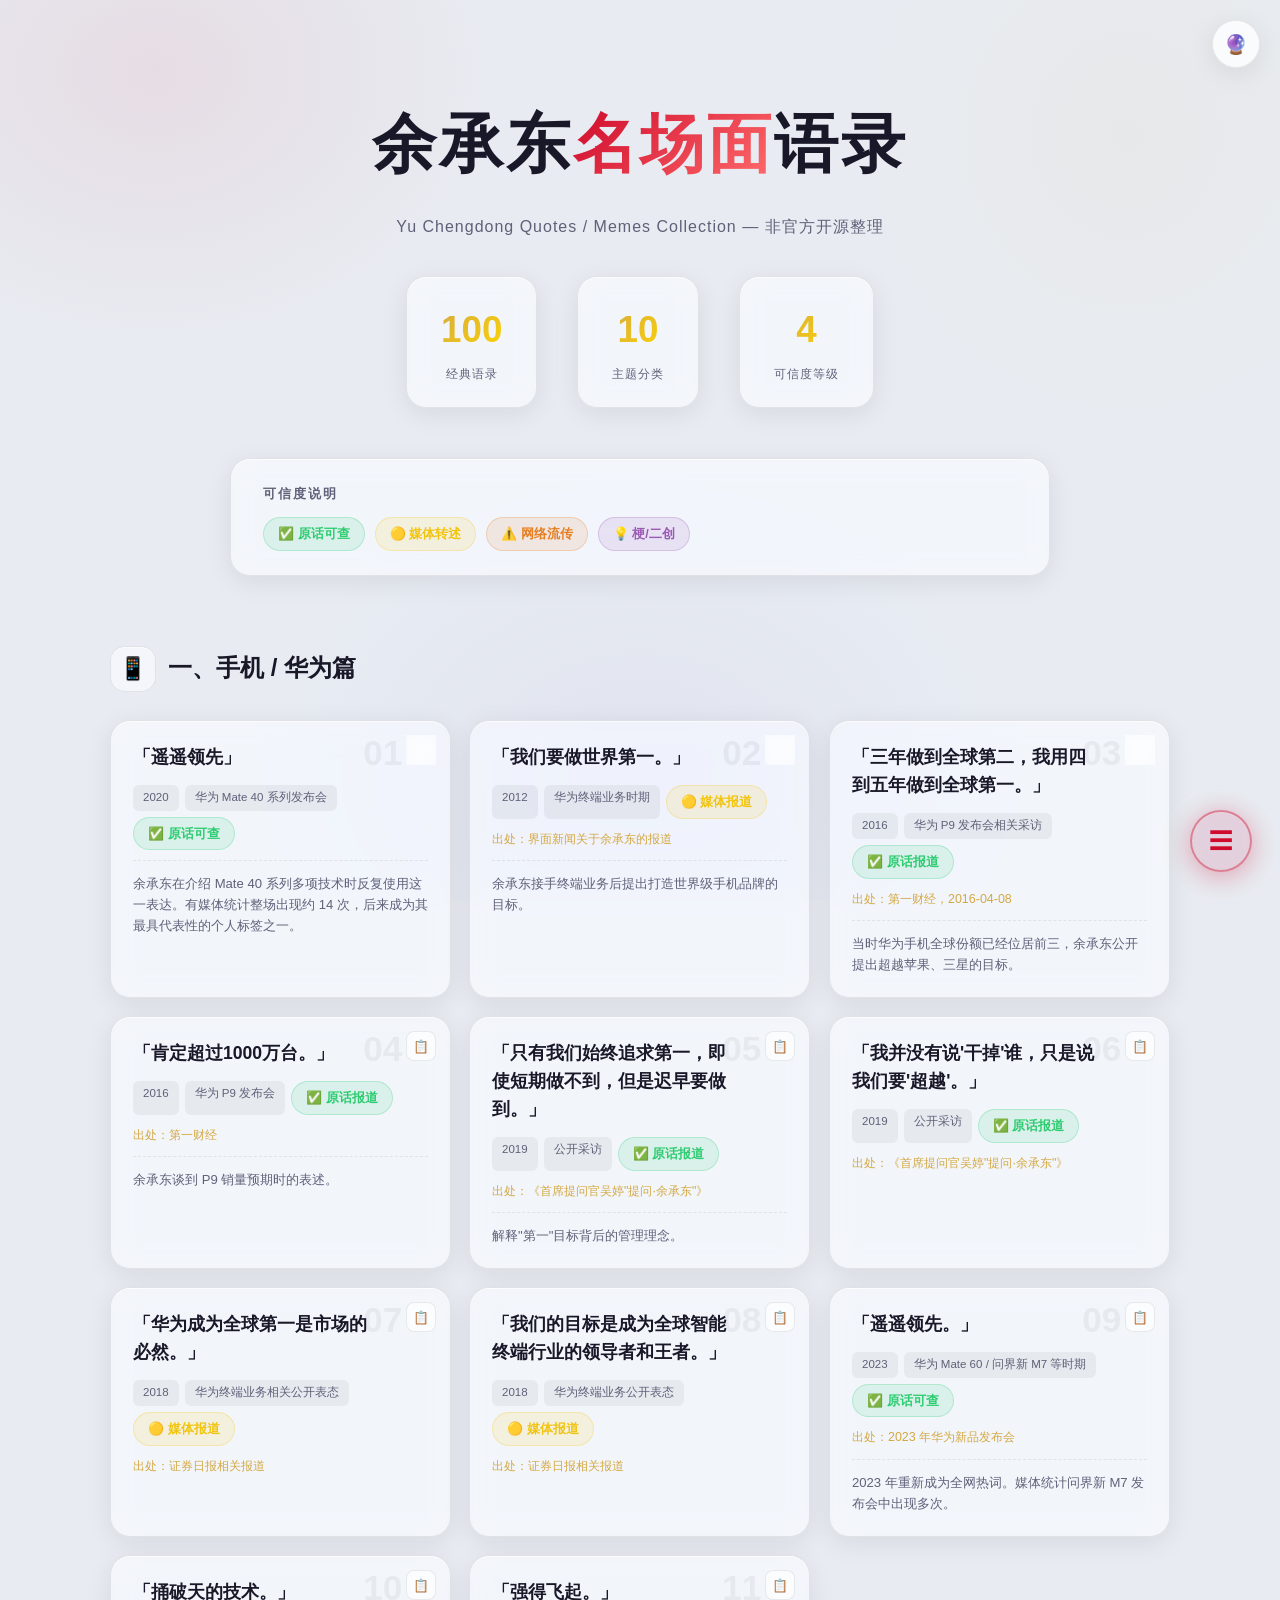
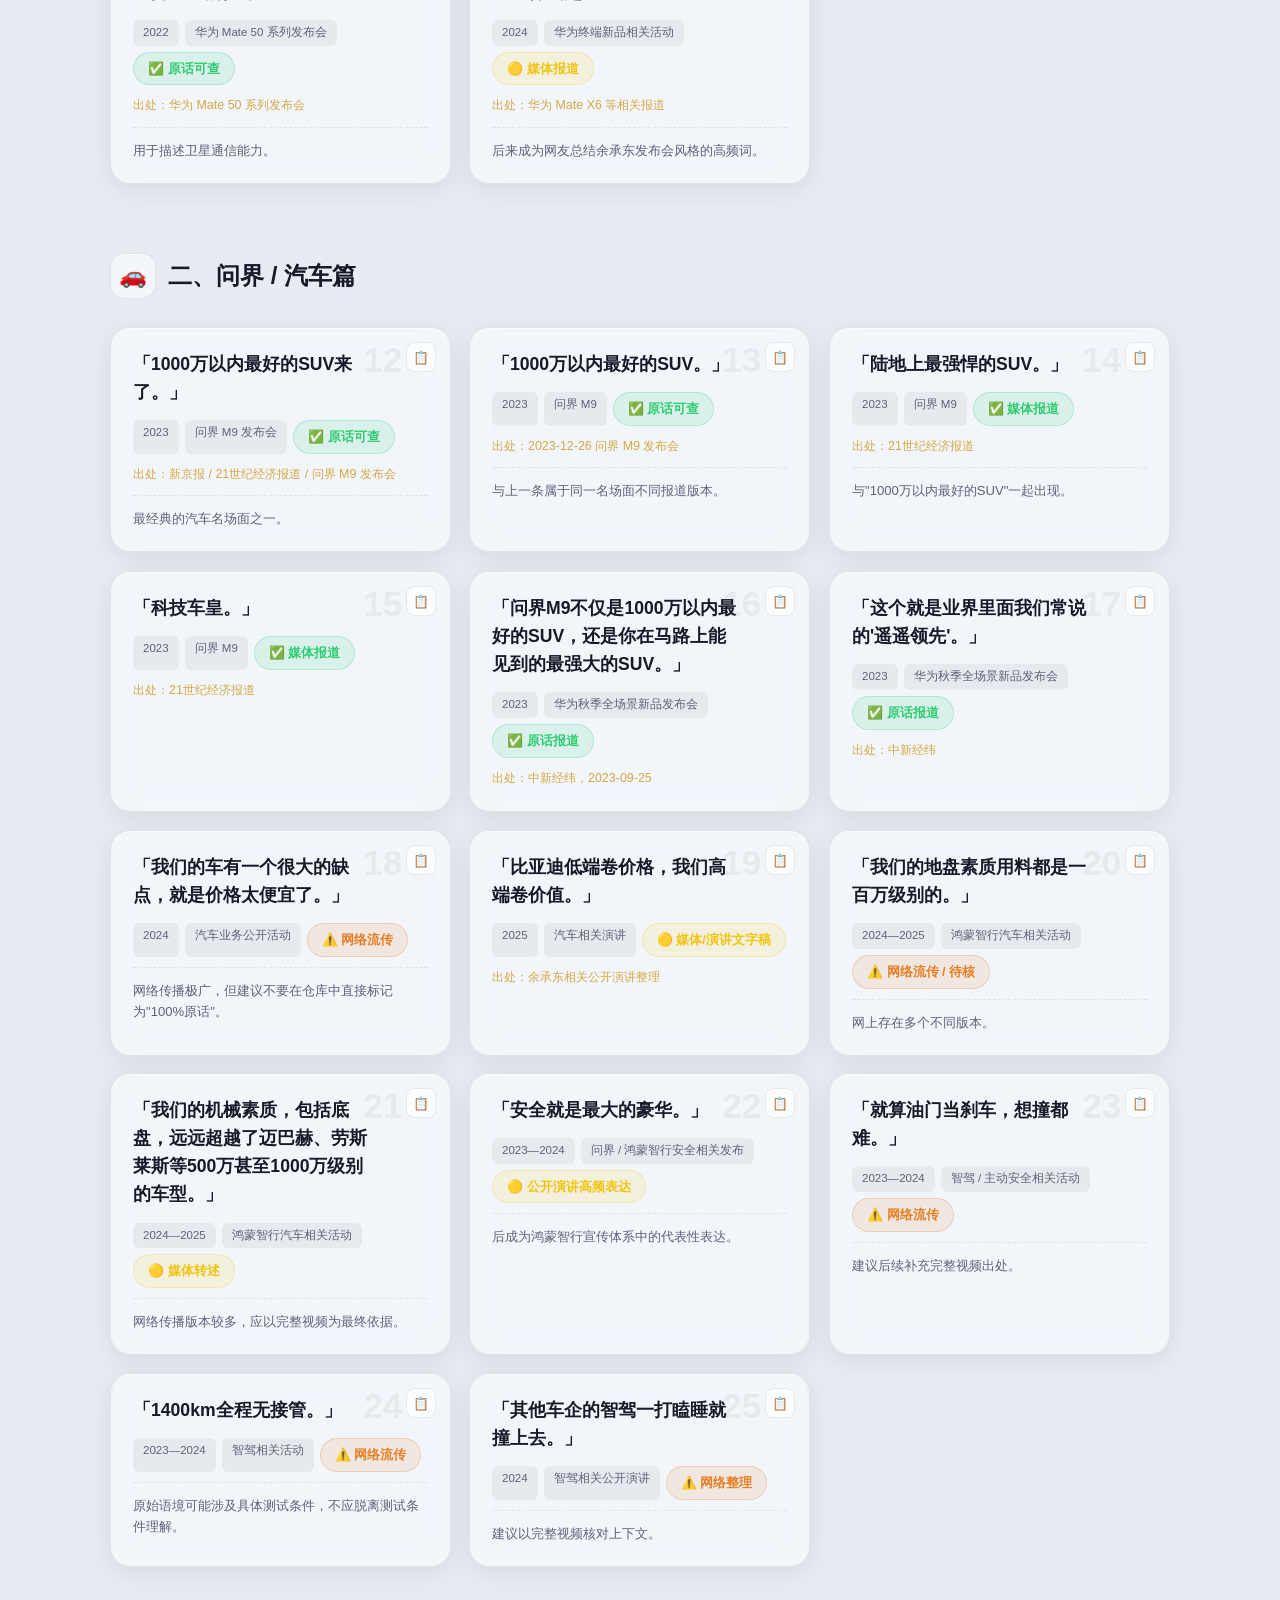
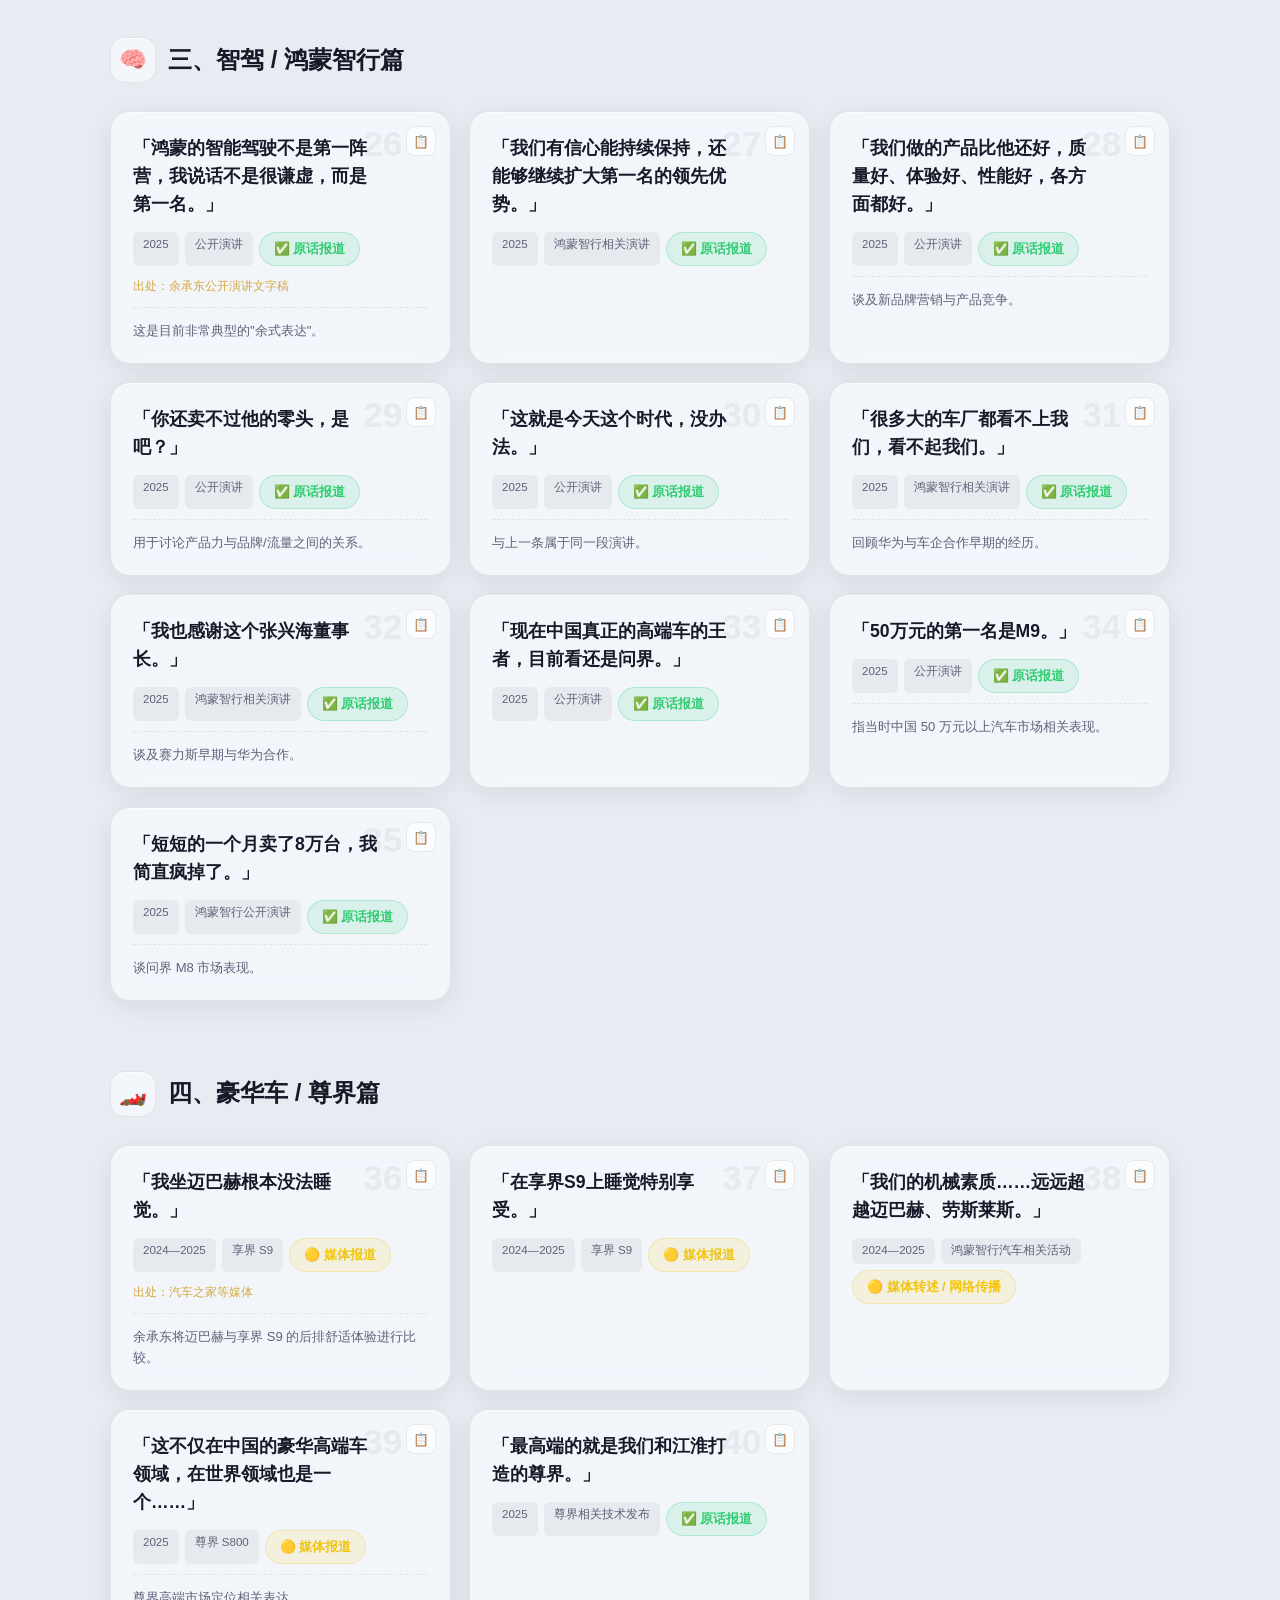
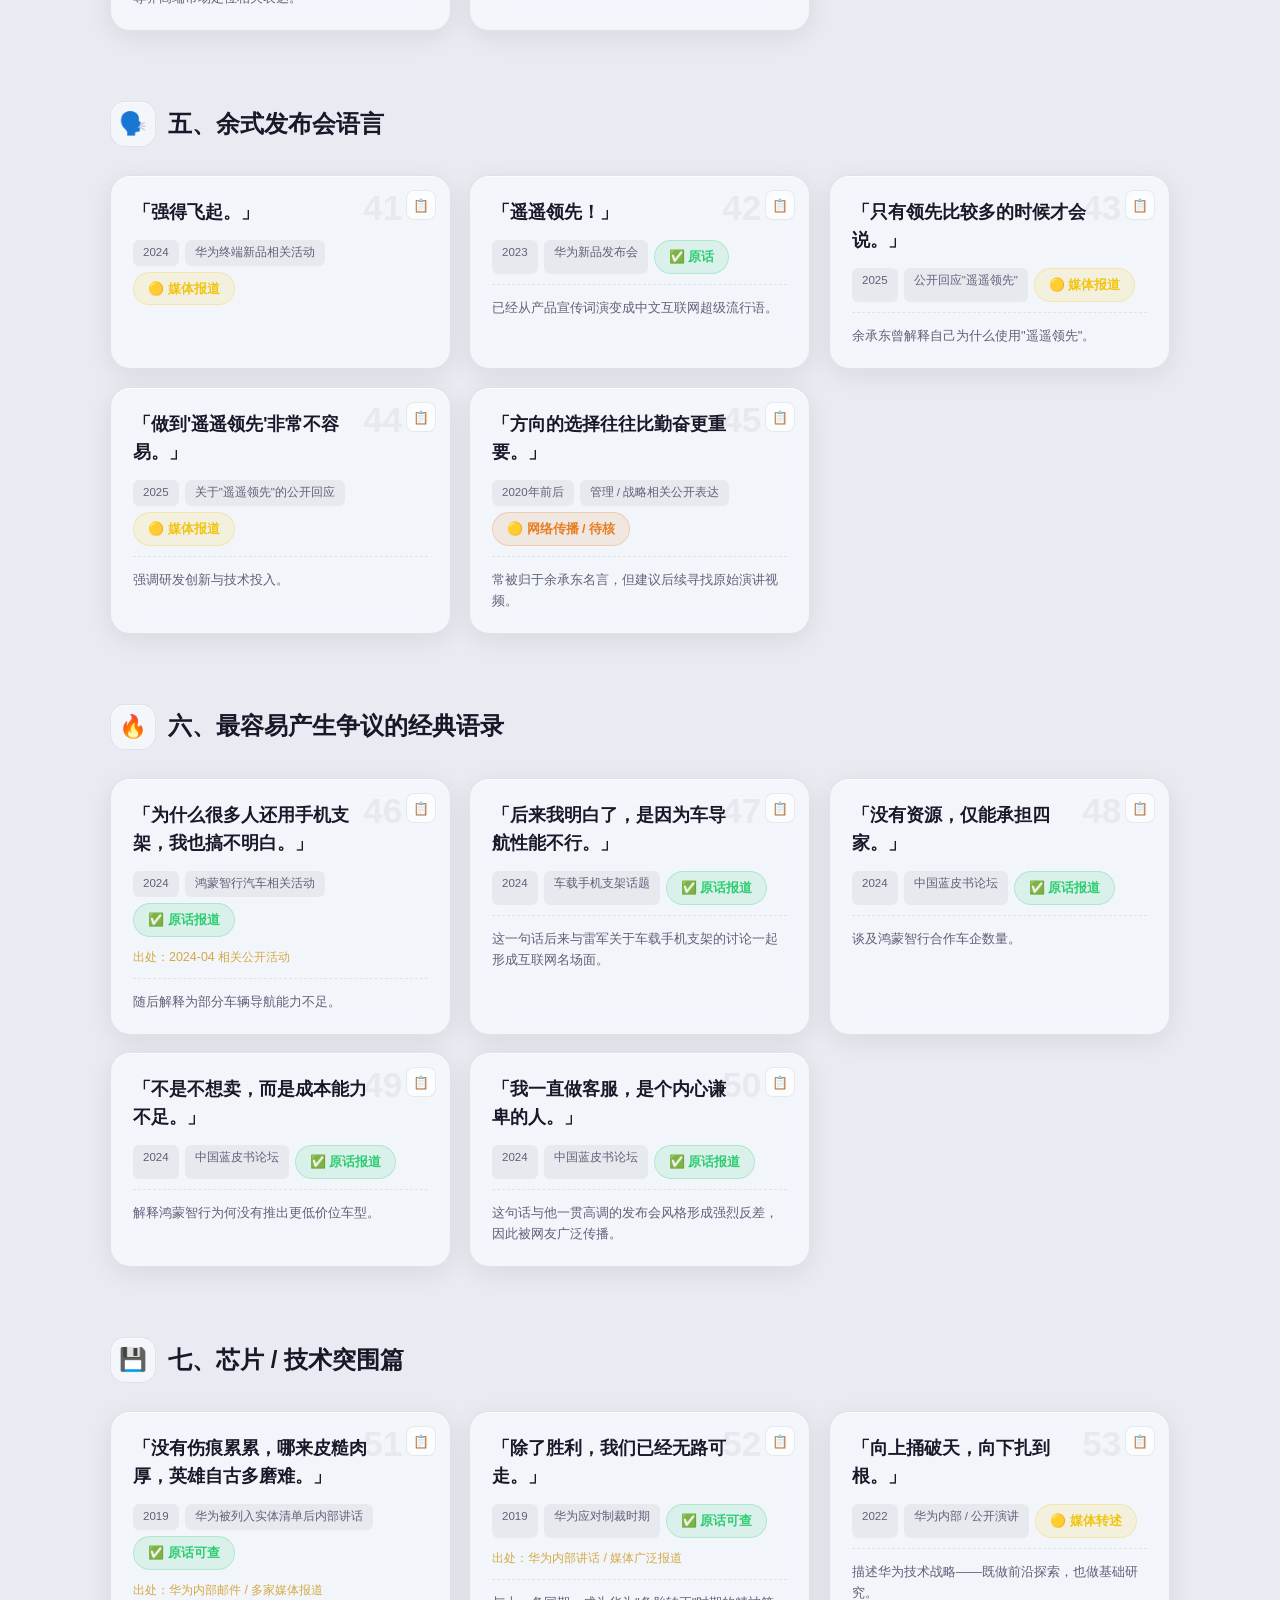
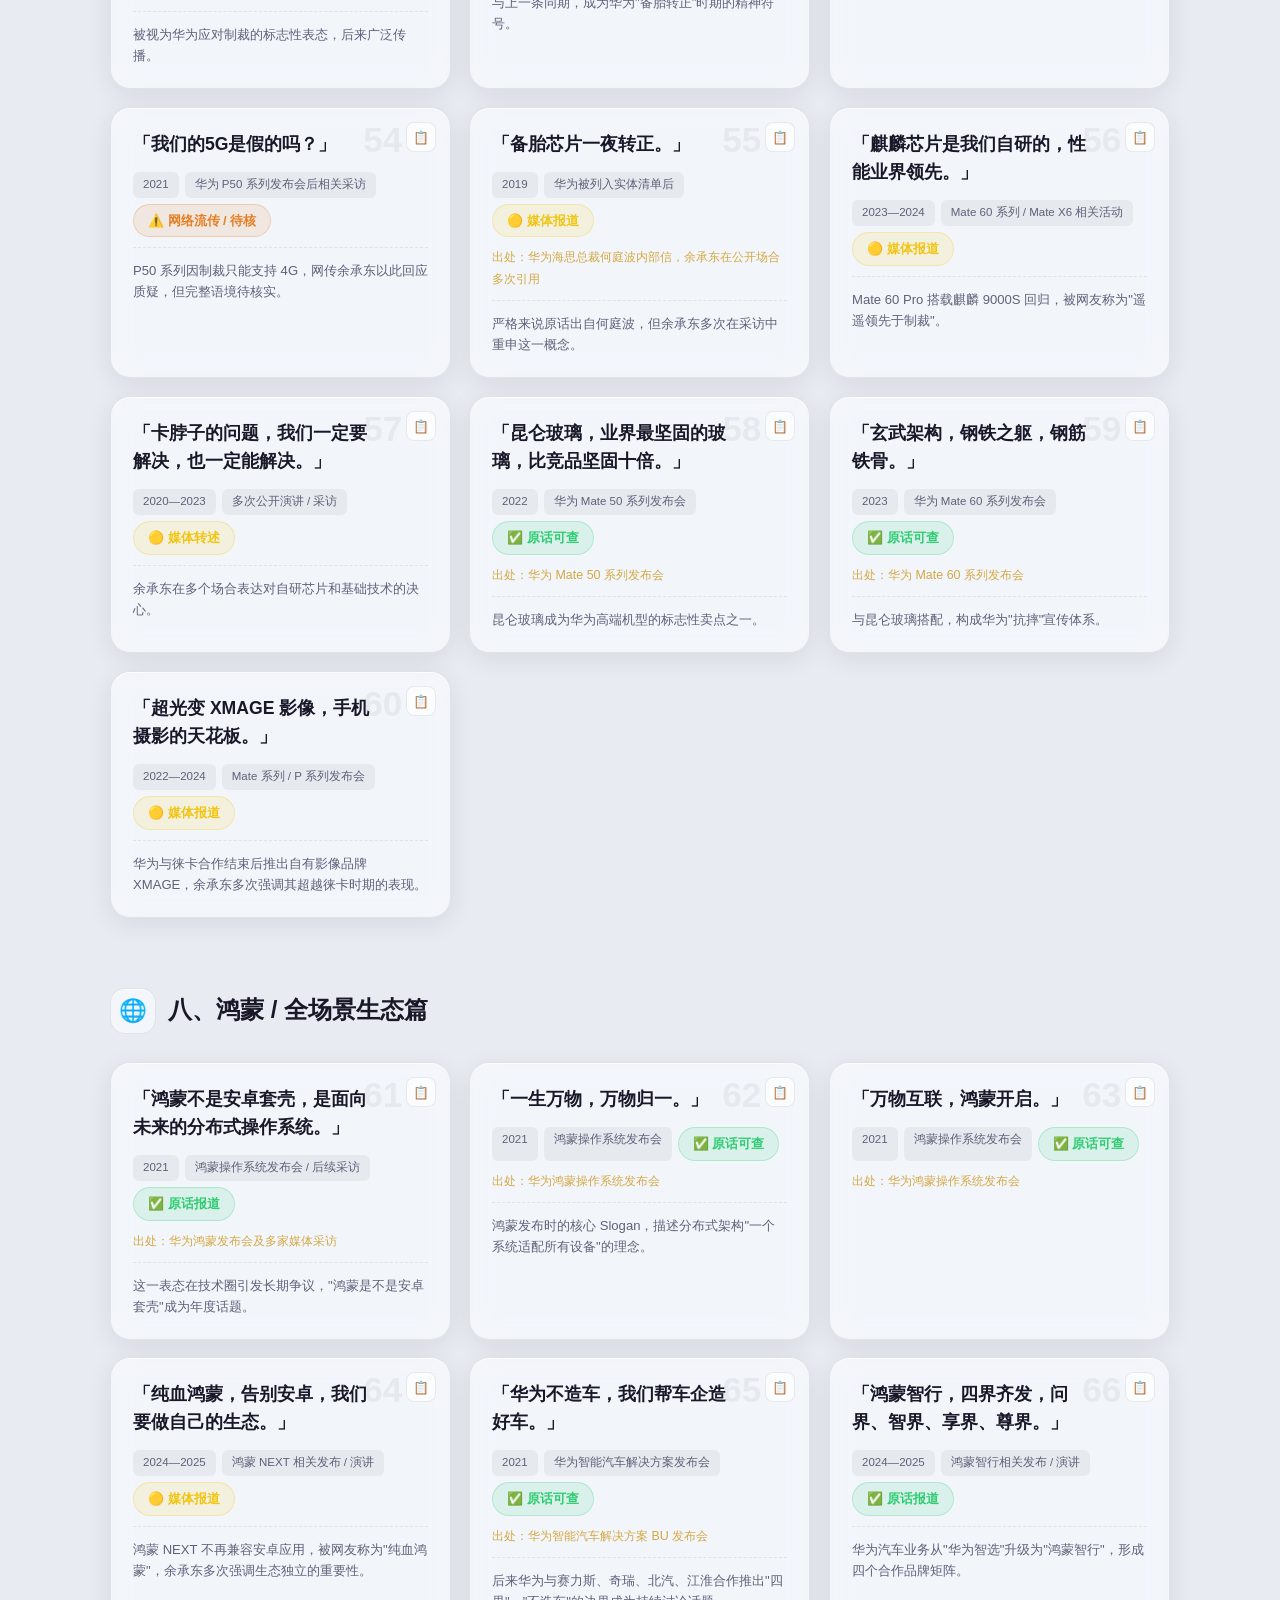
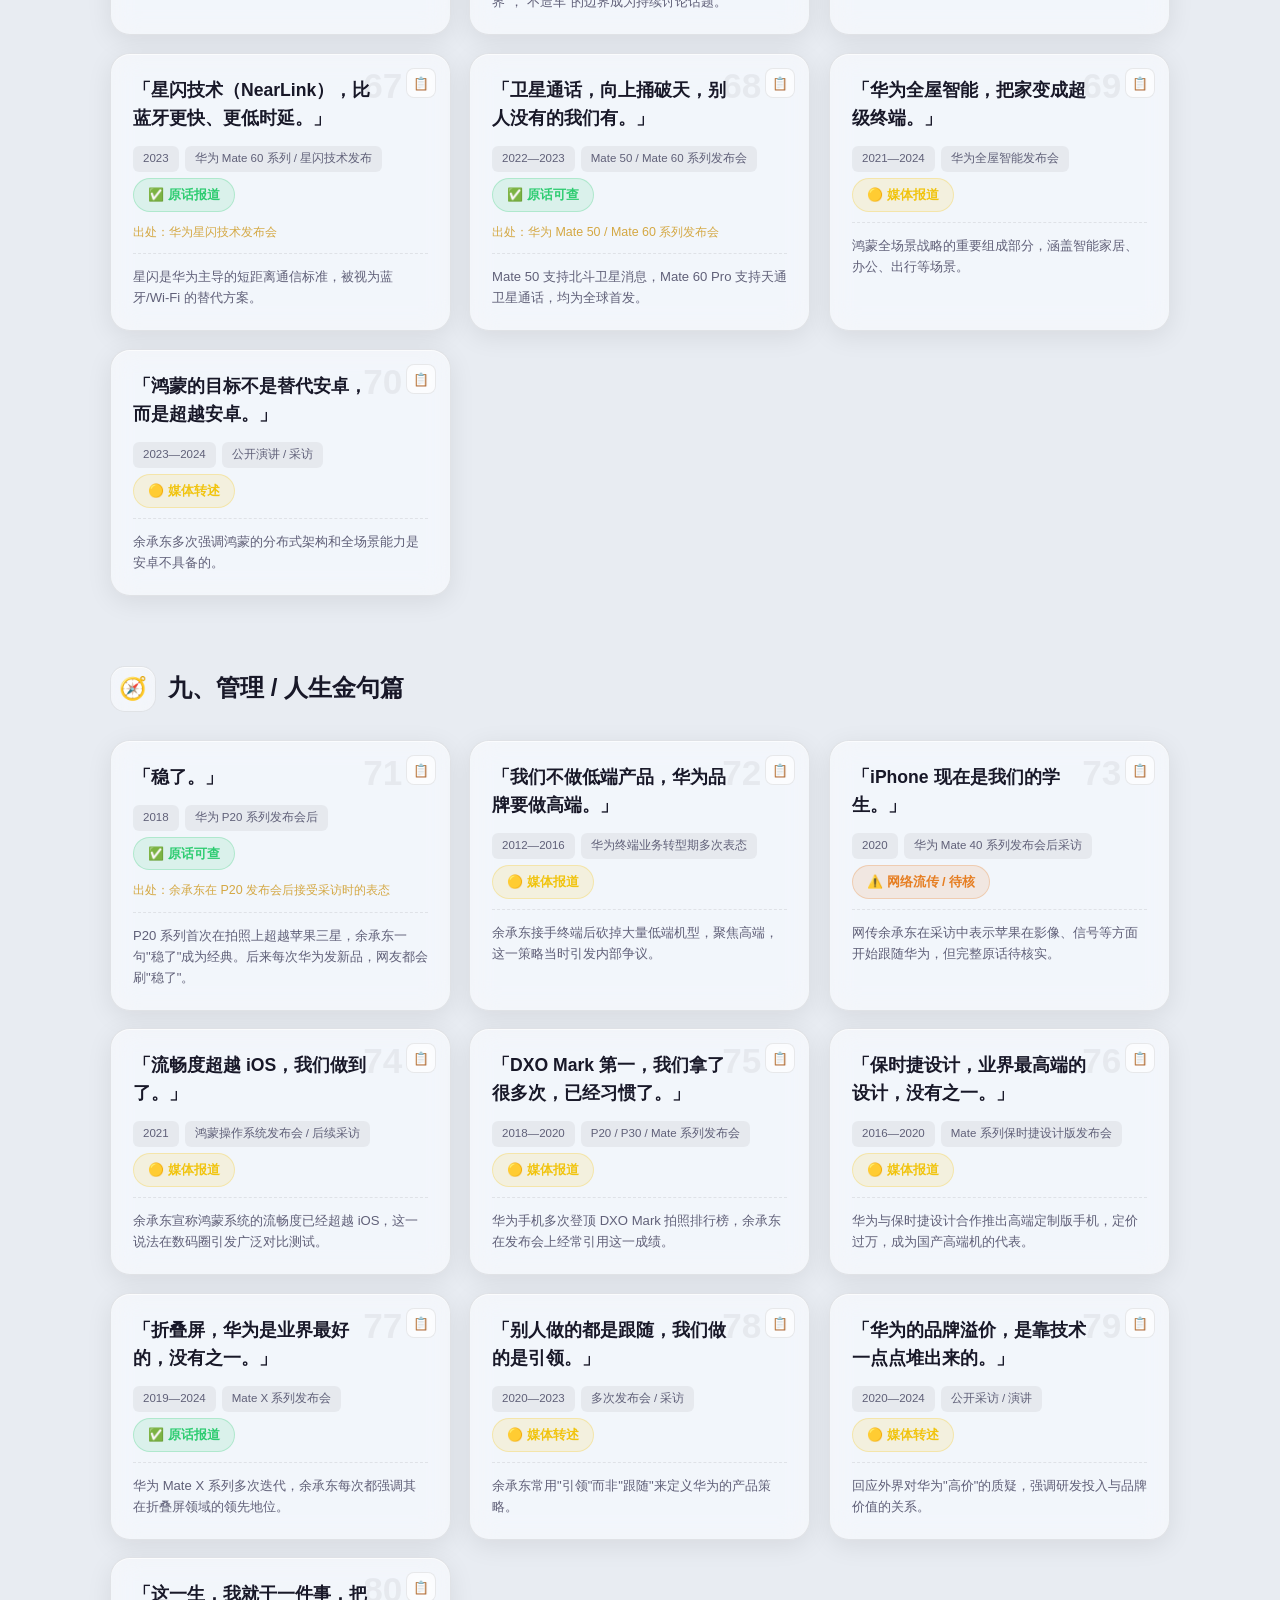
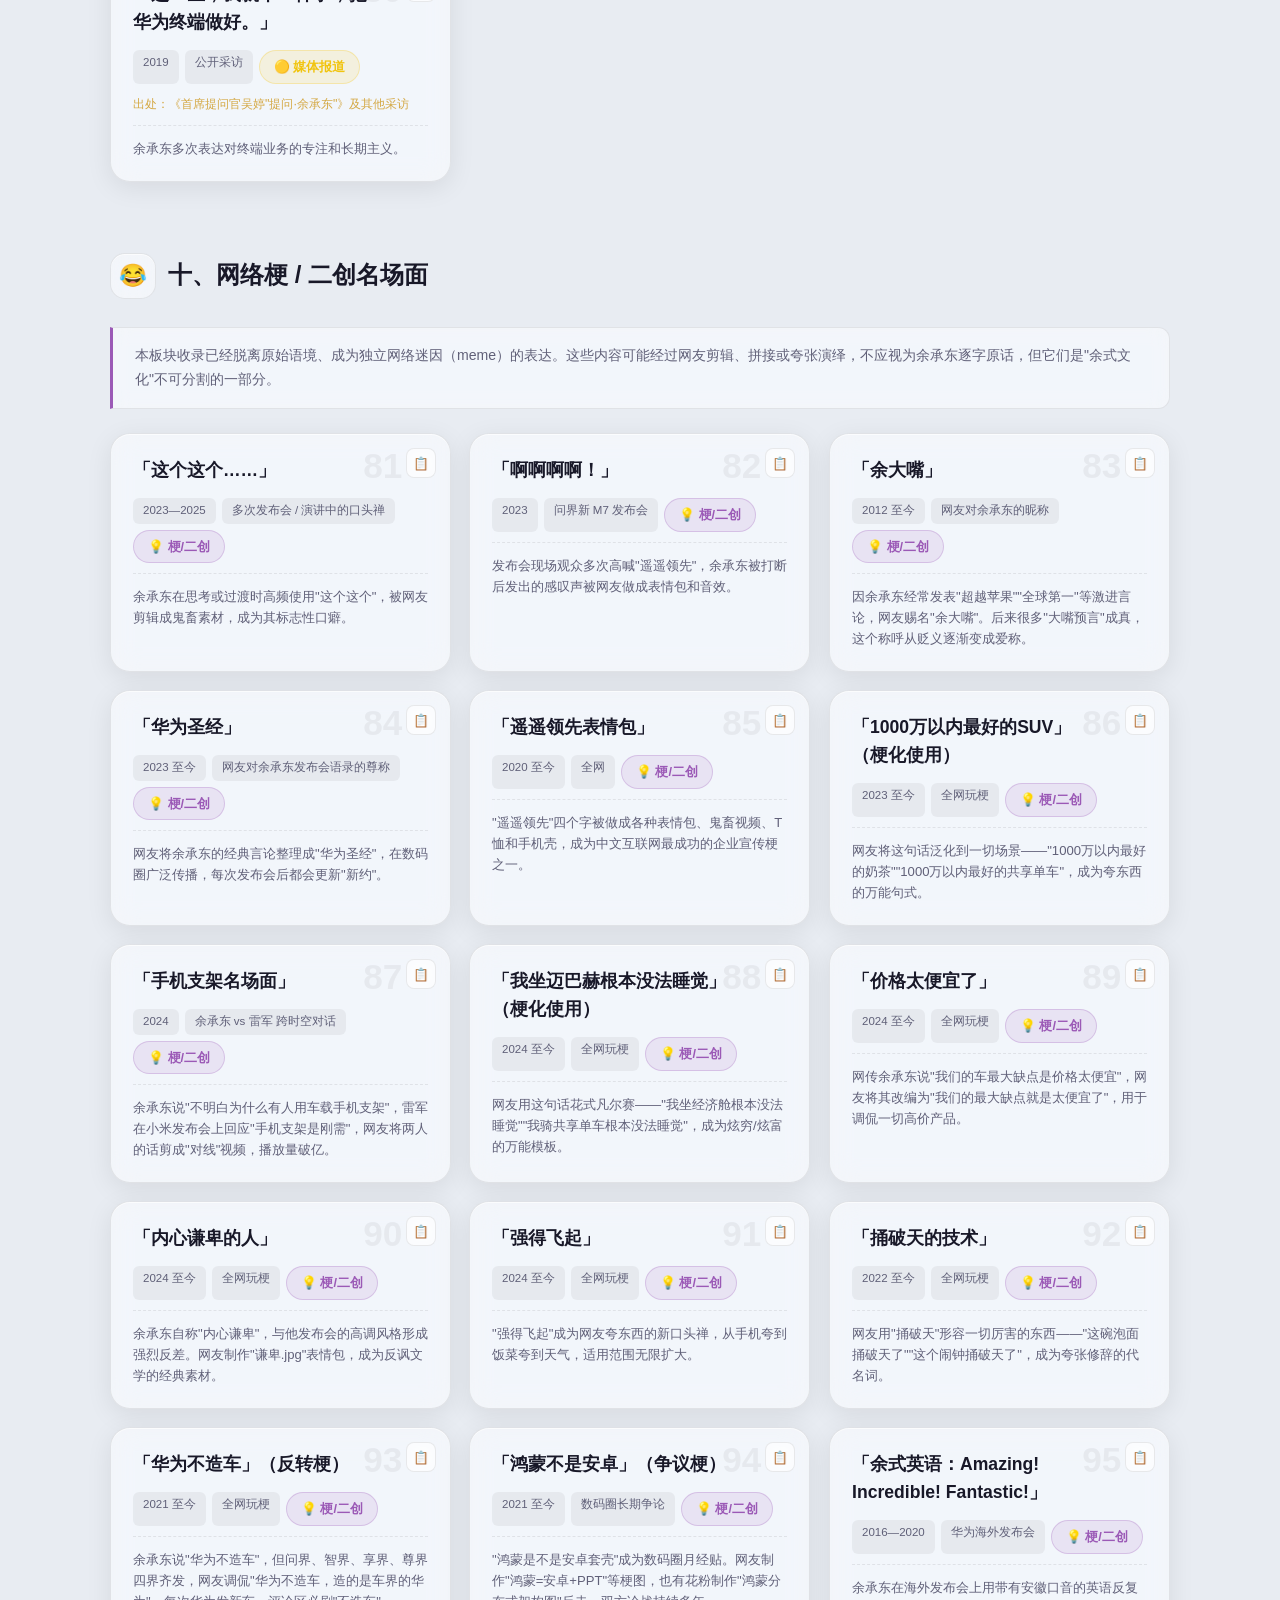
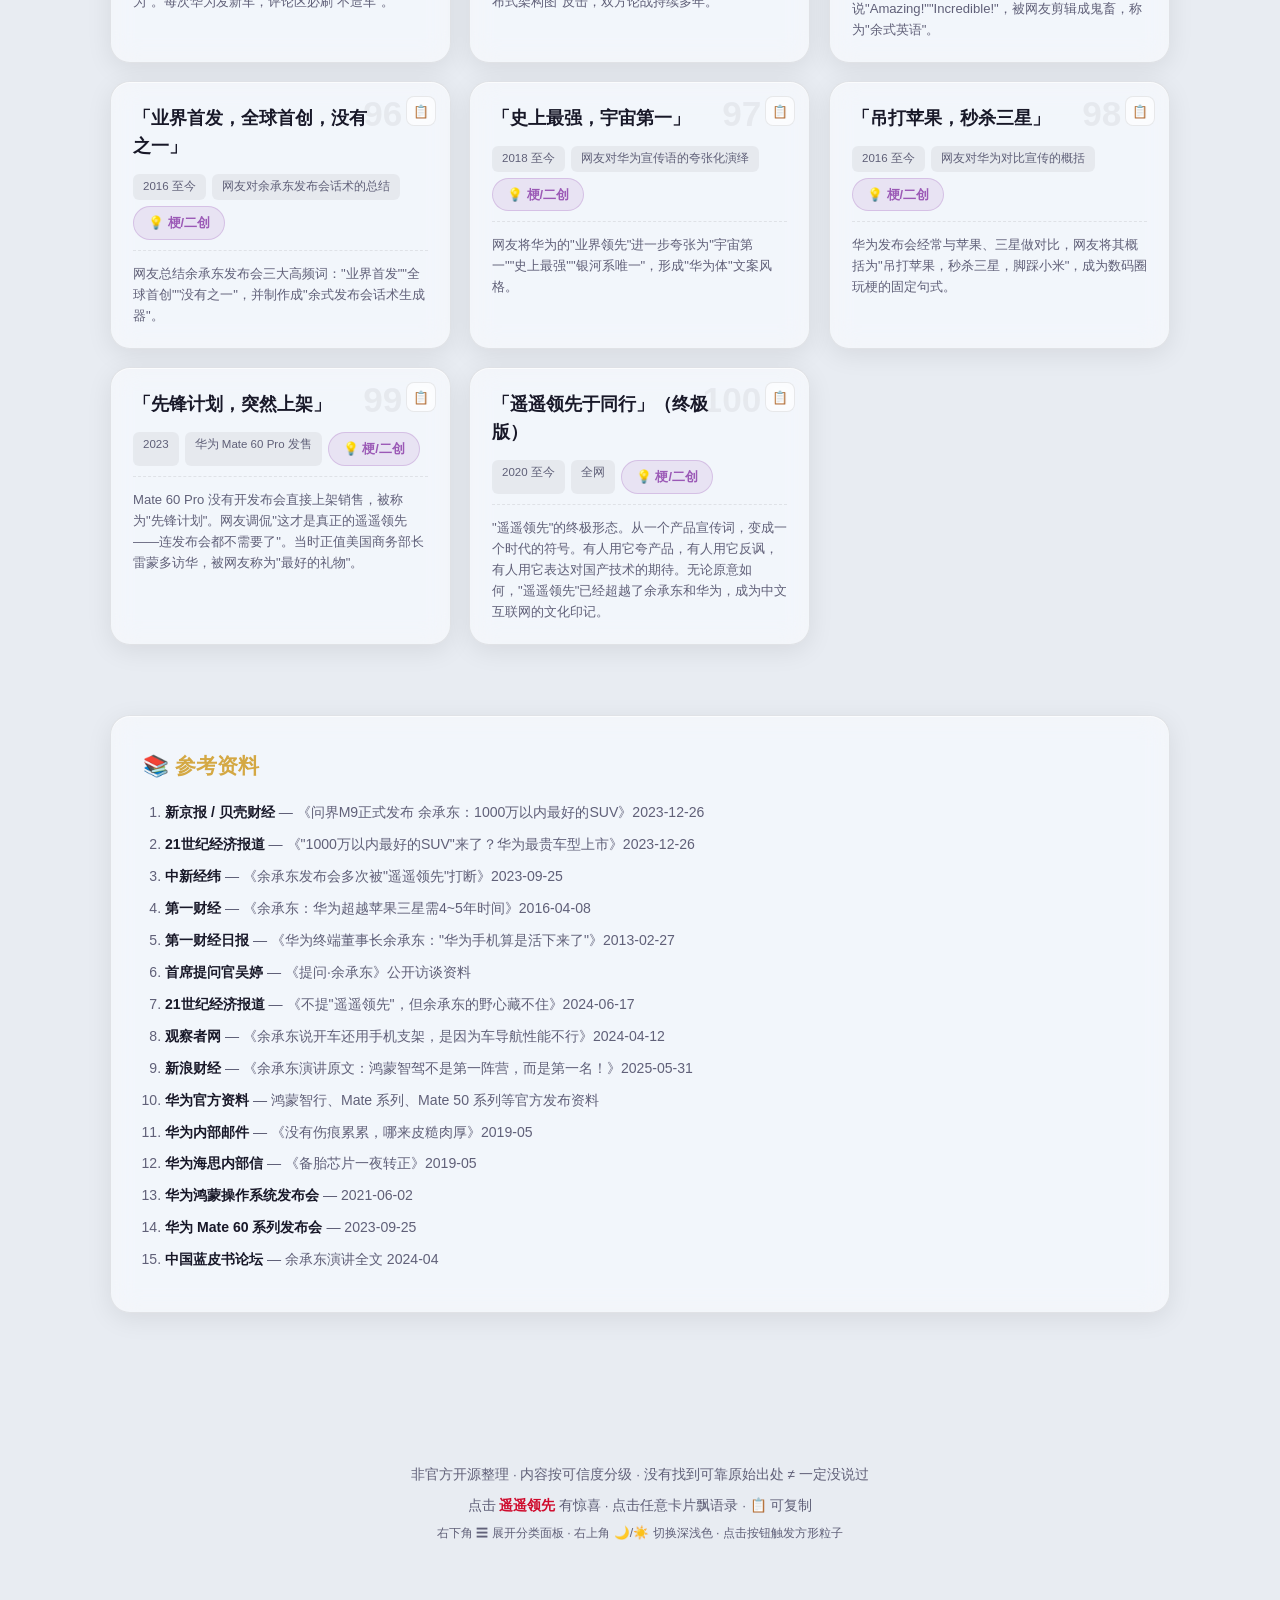
==== index.html @ 6bda5579 "卡片飘字与方形粒子分离+粒子上限150" ====
<!DOCTYPE html>
<html lang="zh-CN">
<head>
<meta charset="UTF-8">
<meta name="viewport" content="width=device-width, initial-scale=1.0">
<title>余承东名场面语录 · 100 条</title>
<style>
  /* ===== 主题变量 ===== */
  :root {
    --accent: #cf0a2c;
    --accent-glow: rgba(207, 10, 44, 0.35);
    --gold: #d4a843;
    --green: #2ecc71;
    --yellow: #f1c40f;
    --orange: #e67e22;
    --purple: #9b59b6;
    --radius: 20px;
    --radius-sm: 12px;
  }
  [data-theme="dark"] {
    --bg: #0a0a12;
    --bg-grad-1: rgba(207,10,44,0.14);
    --bg-grad-2: rgba(100,70,210,0.10);
    --bg-grad-3: rgba(212,168,67,0.07);
    --glass: rgba(255,255,255,0.045);
    --glass-hover: rgba(255,255,255,0.075);
    --glass-strong: rgba(14,14,24,0.72);
    --border: rgba(255,255,255,0.09);
    --border-hover: rgba(207,10,44,0.55);
    --text: #ececf4;
    --text-dim: #8a8aa4;
    --text-faint: rgba(255,255,255,0.06);
    --shadow: 0 6px 28px rgba(0,0,0,0.4);
    --rim: rgba(255,255,255,0.12);
  }
  [data-theme="light"] {
    --bg: #e8ecf2;
    --bg-grad-1: rgba(207,10,44,0.07);
    --bg-grad-2: rgba(90,80,200,0.05);
    --bg-grad-3: rgba(212,168,67,0.05);
    --glass: rgba(255,255,255,0.5);
    --glass-hover: rgba(255,255,255,0.7);
    --glass-strong: rgba(255,255,255,0.78);
    --border: rgba(0,0,0,0.08);
    --border-hover: rgba(207,10,44,0.35);
    --text: #181828;
    --text-dim: #606078;
    --text-faint: rgba(0,0,0,0.05);
    --shadow: 0 6px 26px rgba(0,0,0,0.08);
    --rim: rgba(255,255,255,0.65);
  }

  * { margin: 0; padding: 0; box-sizing: border-box; }
  html { scroll-behavior: smooth; }
  body {
    font-family: -apple-system, BlinkMacSystemFont, "Segoe UI", "PingFang SC", "Hiragino Sans GB", "Microsoft YaHei", sans-serif;
    background:
      radial-gradient(ellipse 600px 480px at 12% 8%, var(--bg-grad-1), transparent 60%),
      radial-gradient(ellipse 520px 560px at 88% 15%, var(--bg-grad-3), transparent 55%),
      radial-gradient(ellipse 680px 500px at 50% 85%, var(--bg-grad-2), transparent 60%),
      var(--bg);
    background-attachment: fixed;
    color: var(--text);
    line-height: 1.7;
    min-height: 100vh;
    transition: background 0.4s ease, color 0.4s ease;
    overflow-x: hidden;
  }

  /* ===== 统一毛玻璃 ===== */
  .glass {
    background: var(--glass);
    -webkit-backdrop-filter: blur(14px) saturate(180%);
    backdrop-filter: blur(14px) saturate(180%);
    border: 1px solid var(--border);
    border-radius: var(--radius);
    box-shadow: var(--shadow), inset 0 1px 0 var(--rim);
    transition: transform 0.32s cubic-bezier(0.34, 1.56, 0.64, 1),
                border-color 0.28s ease,
                box-shadow 0.28s ease,
                background 0.28s ease;
    will-change: transform;
  }
  .glass:hover {
    transform: translateY(-4px) scale(1.02);
    border-color: var(--border-hover);
    background: var(--glass-hover);
    box-shadow:
      0 0 0 2px var(--border-hover),
      0 14px 42px var(--accent-glow),
      inset 0 1px 0 var(--rim);
  }
  .glass:active { transform: translateY(-1px) scale(1.005); }

  /* ===== 顶部 Hero ===== */
  .hero { position: relative; text-align: center; padding: 90px 20px 50px; z-index: 1; }
  .hero h1 {
    font-size: clamp(2.2rem, 7vw, 4rem);
    font-weight: 900; letter-spacing: 3px; margin-bottom: 14px;
  }
  .hero h1 .highlight {
    background: linear-gradient(135deg, var(--accent), #ff6b6b);
    -webkit-background-clip: text; -webkit-text-fill-color: transparent; background-clip: text;
  }
  .hero .subtitle { font-size: 1rem; color: var(--text-dim); margin-bottom: 36px; letter-spacing: 1px; }
  .stats { display: flex; justify-content: center; gap: 40px; flex-wrap: wrap; }
  .stat-item {
    text-align: center; padding: 22px 34px; min-width: 120px;
    position: relative; isolation: isolate;
  }
  .stat-num {
    font-size: 2.3rem; font-weight: 900;
    background: linear-gradient(135deg, var(--gold), #ffd700);
    -webkit-background-clip: text; -webkit-text-fill-color: transparent; background-clip: text;
  }
  .stat-label { font-size: 0.78rem; color: var(--text-dim); letter-spacing: 1px; margin-top: 2px; }

  /* ===== 可信度说明 ===== */
  .legend {
    max-width: 820px; margin: 0 auto 50px; padding: 24px 32px;
    position: relative; z-index: 1;
  }
  .legend h3 { font-size: 0.82rem; color: var(--text-dim); margin-bottom: 12px; letter-spacing: 2px; text-transform: uppercase; }
  .legend-tags { display: flex; flex-wrap: wrap; gap: 10px; }
  .legend-tag { display: inline-flex; align-items: center; gap: 6px; padding: 5px 14px; border-radius: 20px; font-size: 0.8rem; font-weight: 600; }
  .tag-verified { background: rgba(46,204,113,0.12); color: var(--green); border: 1px solid rgba(46,204,113,0.25); }
  .tag-media { background: rgba(241,196,15,0.12); color: var(--yellow); border: 1px solid rgba(241,196,15,0.25); }
  .tag-rumor { background: rgba(230,126,34,0.12); color: var(--orange); border: 1px solid rgba(230,126,34,0.25); }
  .tag-meme { background: rgba(155,89,182,0.12); color: var(--purple); border: 1px solid rgba(155,89,182,0.25); }

  /* ===== 主题切换按钮 ===== */
  .theme-toggle {
    position: fixed; top: 20px; right: 20px;
    width: 48px; height: 48px; border-radius: 50%;
    background: var(--glass-strong);
    -webkit-backdrop-filter: blur(14px) saturate(180%);
    backdrop-filter: blur(14px) saturate(180%);
    border: 1px solid var(--border); color: var(--text); font-size: 1.2rem;
    cursor: pointer; z-index: 200;
    display: flex; align-items: center; justify-content: center;
    transition: transform 0.32s cubic-bezier(0.34, 1.56, 0.64, 1), border-color 0.28s ease, box-shadow 0.28s ease;
    box-shadow: var(--shadow), inset 0 1px 0 var(--rim);
  }
  .theme-toggle:hover { transform: scale(1.12) rotate(15deg); border-color: var(--accent); box-shadow: 0 0 0 2px var(--border-hover), 0 8px 28px var(--accent-glow); }

  /* ===== 方框菜单面板 ===== */
  .fab-panel {
    position: fixed; bottom: 104px; right: 28px; width: 340px;
    background: var(--glass-strong);
    -webkit-backdrop-filter: blur(16px) saturate(180%);
    backdrop-filter: blur(16px) saturate(180%);
    border: 1px solid var(--border); border-radius: 24px; padding: 18px;
    z-index: 149; opacity: 0;
    transform: translateY(16px) scale(0.94); transform-origin: bottom right;
    pointer-events: none;
    transition: opacity 0.3s ease, transform 0.35s cubic-bezier(0.34, 1.56, 0.64, 1);
    box-shadow: 0 12px 48px rgba(0,0,0,0.3), inset 0 1px 0 var(--rim);
  }
  .fab-panel.open { opacity: 1; transform: translateY(0) scale(1); pointer-events: auto; }
  .fab-panel-header { font-size: 0.78rem; color: var(--text-dim); letter-spacing: 2px; text-transform: uppercase; margin-bottom: 14px; padding-left: 4px; }
  .fab-panel-grid { display: grid; grid-template-columns: 1fr 1fr; gap: 8px; }
  .fab-grid-item {
    padding: 12px 14px; background: var(--glass);
    -webkit-backdrop-filter: blur(8px) saturate(160%);
    backdrop-filter: blur(8px) saturate(160%);
    border: 1px solid var(--border); border-radius: 14px;
    color: var(--text); font-size: 0.84rem; font-weight: 600;
    cursor: pointer; white-space: nowrap;
    transition: transform 0.25s cubic-bezier(0.34, 1.56, 0.64, 1), background 0.25s, border-color 0.25s, box-shadow 0.25s;
    display: flex; align-items: center; gap: 8px;
  }
  .fab-grid-item:hover { background: var(--accent); border-color: var(--accent); color: #fff; transform: translateY(-2px) scale(1.03); box-shadow: 0 4px 16px var(--accent-glow); }
  .fab-grid-item .emoji { font-size: 1rem; flex-shrink: 0; }
  .fab-grid-item.full { grid-column: 1 / -1; justify-content: center; }

  /* ===== FAB 主按钮 ===== */
  .fab-main {
    position: fixed; bottom: 28px; right: 28px;
    width: 62px; height: 62px; border-radius: 50%;
    background: rgba(207,10,44,0.12);
    -webkit-backdrop-filter: blur(14px) saturate(180%);
    backdrop-filter: blur(14px) saturate(180%);
    border: 2px solid rgba(207,10,44,0.4); color: var(--accent); font-size: 1.5rem;
    cursor: pointer; display: flex; align-items: center; justify-content: center;
    z-index: 151;
    transition: transform 0.35s cubic-bezier(0.34, 1.56, 0.64, 1), background 0.3s, border-color 0.3s, box-shadow 0.3s;
    box-shadow: 0 4px 28px var(--accent-glow), inset 0 1px 0 rgba(255,255,255,0.2);
  }
  .fab-main:hover { transform: scale(1.1); box-shadow: 0 0 0 3px rgba(207,10,44,0.3), 0 6px 32px var(--accent-glow); }
  .fab-main.open { transform: rotate(135deg); background: var(--accent); color: #fff; border-color: var(--accent); }

  /* ===== 内容区 ===== */
  .container { max-width: 1100px; margin: 0 auto; padding: 20px 20px 100px; position: relative; z-index: 1; }
  .section { margin-bottom: 70px; scroll-margin-top: 30px; }
  .section-title { font-size: 1.5rem; font-weight: 800; margin-bottom: 28px; display: flex; align-items: center; gap: 12px; }
  .section-title .emoji {
    font-size: 1.4rem; width: 46px; height: 46px;
    display: flex; align-items: center; justify-content: center;
    background: var(--glass);
    -webkit-backdrop-filter: blur(10px) saturate(170%);
    backdrop-filter: blur(10px) saturate(170%);
    border: 1px solid var(--border); border-radius: 15px;
    box-shadow: inset 0 1px 0 var(--rim);
  }
  .section-desc {
    font-size: 0.88rem; color: var(--text-dim); margin-bottom: 24px;
    padding: 16px 22px; background: var(--glass);
    -webkit-backdrop-filter: blur(10px) saturate(170%);
    backdrop-filter: blur(10px) saturate(170%);
    border: 1px solid var(--border); border-left: 3px solid var(--purple);
    border-radius: 0 var(--radius-sm) var(--radius-sm) 0;
  }
  .quote-grid { display: grid; grid-template-columns: repeat(auto-fill, minmax(330px, 1fr)); gap: 18px; }
  .quote-card {
    padding: 22px; position: relative; overflow: hidden;
  }
  .quote-num {
    position: absolute; top: 14px; right: 48px;
    font-size: 2.2rem; font-weight: 900; color: var(--text-faint); line-height: 1;
  }
  .copy-btn {
    position: absolute; top: 14px; right: 14px;
    width: 30px; height: 30px; border-radius: 8px;
    border: 1px solid var(--border); background: var(--glass);
    -webkit-backdrop-filter: blur(6px); backdrop-filter: blur(6px);
    color: var(--text-dim); cursor: pointer;
    display: flex; align-items: center; justify-content: center;
    font-size: 0.8rem; transition: all 0.2s; z-index: 3;
  }
  .copy-btn:hover { background: var(--accent); border-color: var(--accent); color: #fff; transform: scale(1.1); }
  .copy-btn.copied { background: var(--green); border-color: var(--green); color: #fff; }
  .quote-text { font-size: 1.1rem; font-weight: 700; line-height: 1.6; margin-bottom: 14px; padding-right: 50px; color: var(--text); }
  .quote-meta { display: flex; flex-wrap: wrap; gap: 6px; margin-bottom: 10px; }
  .meta-tag { font-size: 0.72rem; padding: 3px 10px; border-radius: 6px; background: var(--text-faint); color: var(--text-dim); }
  .quote-note { font-size: 0.82rem; color: var(--text-dim); line-height: 1.6; margin-top: 10px; padding-top: 12px; border-top: 1px dashed var(--border); }
  .quote-source { font-size: 0.78rem; color: var(--gold); margin-top: 6px; font-weight: 500; }

  /* ===== 参考资料 ===== */
  .refs { padding: 32px; margin-top: 50px; }
  .refs h2 { font-size: 1.3rem; margin-bottom: 18px; color: var(--gold); }
  .refs ol { padding-left: 22px; color: var(--text-dim); font-size: 0.88rem; }
  .refs li { margin-bottom: 8px; }
  .refs li strong { color: var(--text); }

  /* ===== 页脚 ===== */
  footer { text-align: center; padding: 50px 20px 100px; color: var(--text-dim); font-size: 0.85rem; position: relative; z-index: 1; }
  footer .yaoyao { color: var(--accent); font-weight: 700; cursor: pointer; transition: text-shadow 0.3s; }
  footer .yaoyao:hover { text-shadow: 0 0 20px var(--accent-glow); }

  /* ===== 粒子 Canvas ===== */
  #monetCanvas { position: fixed; top: 0; left: 0; width: 100%; height: 100%; pointer-events: none; z-index: 9999; }

  /* ===== 语录飘字 ===== */
  @keyframes float-up {
    0% { opacity: 1; transform: translateY(0) scale(0.75); }
    15% { opacity: 1; transform: translateY(-10px) scale(1.12); }
    100% { opacity: 0; transform: translateY(-120px) scale(1.35); }
  }
  .float-text {
    position: fixed;
    font-weight: 900;
    pointer-events: none;
    animation: float-up 1.25s cubic-bezier(0.22, 0.61, 0.36, 1) forwards;
    z-index: 9998;
    white-space: nowrap;
    text-shadow: 0 0 16px currentColor;
    letter-spacing: 1px;
  }

  /* ===== 回到顶部 ===== */
  .back-top {
    position: fixed; bottom: 28px; left: 28px;
    width: 48px; height: 48px; border-radius: 50%;
    background: var(--glass-strong);
    -webkit-backdrop-filter: blur(14px) saturate(180%);
    backdrop-filter: blur(14px) saturate(180%);
    border: 1px solid var(--border); color: var(--text); font-size: 1.1rem;
    cursor: pointer; z-index: 150;
    display: flex; align-items: center; justify-content: center;
    transition: transform 0.3s, border-color 0.3s, color 0.3s, opacity 0.3s, box-shadow 0.3s;
    box-shadow: var(--shadow), inset 0 1px 0 var(--rim);
    opacity: 0; pointer-events: none;
  }
  .back-top.show { opacity: 1; pointer-events: auto; }
  .back-top:hover { border-color: var(--accent); color: var(--accent); transform: translateY(-3px) scale(1.08); box-shadow: 0 0 0 2px var(--border-hover); }

  @media (max-width: 600px) {
    .quote-grid { grid-template-columns: 1fr; }
    .hero { padding: 70px 16px 40px; }
    .stats { gap: 16px; }
    .stat-item { min-width: 90px; padding: 14px 20px; }
    .fab-main { bottom: 20px; right: 20px; width: 56px; height: 56px; }
    .fab-panel { bottom: 92px; right: 16px; width: calc(100vw - 32px); }
    .theme-toggle { top: 14px; right: 14px; width: 42px; height: 42px; }
    .back-top { bottom: 20px; left: 20px; width: 42px; height: 42px; }
  }
  @media (prefers-reduced-motion: reduce) {
    .glass, .theme-toggle, .fab-main, .fab-panel, .back-top, .fab-grid-item { transition: background 0.3s, border-color 0.3s, opacity 0.3s; }
    .glass:hover, .theme-toggle:hover, .fab-main:hover, .back-top:hover { transform: none; }
  }
</style>
</head>
<body data-theme="dark">

<!-- 莫奈取色粒子 Canvas -->
<canvas id="monetCanvas"></canvas>

<!-- 主题切换 -->
<button class="theme-toggle" id="themeToggle" title="切换主题">🌙</button>

<!-- 回到顶部 -->
<button class="back-top" id="backTop" title="回到顶部">↑</button>

<!-- 方框菜单面板 -->
<div class="fab-panel" id="fabPanel">
  <div class="fab-panel-header">分类导航</div>
  <div class="fab-panel-grid">
    <div class="fab-grid-item full" data-target="top"><span class="emoji">🏠</span> 全部语录</div>
    <div class="fab-grid-item" data-target="sec1"><span class="emoji">📱</span> 手机 / 华为</div>
    <div class="fab-grid-item" data-target="sec2"><span class="emoji">🚗</span> 问界 / 汽车</div>
    <div class="fab-grid-item" data-target="sec3"><span class="emoji">🧠</span> 智驾 / 鸿蒙</div>
    <div class="fab-grid-item" data-target="sec4"><span class="emoji">🏎️</span> 豪华 / 尊界</div>
    <div class="fab-grid-item" data-target="sec5"><span class="emoji">🗣️</span> 余式语言</div>
    <div class="fab-grid-item" data-target="sec6"><span class="emoji">🔥</span> 争议经典</div>
    <div class="fab-grid-item" data-target="sec7"><span class="emoji">💾</span> 芯片 / 突围</div>
    <div class="fab-grid-item" data-target="sec8"><span class="emoji">🌐</span> 鸿蒙 / 生态</div>
    <div class="fab-grid-item" data-target="sec9"><span class="emoji">🧭</span> 管理 / 金句</div>
    <div class="fab-grid-item full" data-target="sec10"><span class="emoji">😂</span> 网络梗 / 二创</div>
  </div>
</div>

<!-- FAB 主按钮 -->
<button class="fab-main" id="fabMain">☰</button>

<div class="hero" id="top">
  <h1>余承东<span class="highlight">名场面</span>语录</h1>
  <p class="subtitle">Yu Chengdong Quotes / Memes Collection — 非官方开源整理</p>
  <div class="stats">
    <div class="stat-item glass"><div class="stat-num">100</div><div class="stat-label">经典语录</div></div>
    <div class="stat-item glass"><div class="stat-num">10</div><div class="stat-label">主题分类</div></div>
    <div class="stat-item glass"><div class="stat-num">4</div><div class="stat-label">可信度等级</div></div>
  </div>
</div>

<div class="legend glass">
  <h3>可信度说明</h3>
  <div class="legend-tags">
    <span class="legend-tag tag-verified">✅ 原话可查</span>
    <span class="legend-tag tag-media">🟡 媒体转述</span>
    <span class="legend-tag tag-rumor">⚠️ 网络流传</span>
    <span class="legend-tag tag-meme">💡 梗/二创</span>
  </div>
</div>

<div class="container">

<section class="section" id="sec1">
  <h2 class="section-title"><span class="emoji">📱</span>一、手机 / 华为篇</h2>
  <div class="quote-grid">
    <div class="quote-card glass"><div class="quote-num">01</div><button class="copy-btn" data-text="遥遥领先">📋</button><div class="quote-text">「遥遥领先」</div><div class="quote-meta"><span class="meta-tag">2020</span><span class="meta-tag">华为 Mate 40 系列发布会</span><span class="legend-tag tag-verified">✅ 原话可查</span></div><div class="quote-note">余承东在介绍 Mate 40 系列多项技术时反复使用这一表达。有媒体统计整场出现约 14 次，后来成为其最具代表性的个人标签之一。</div></div>
    <div class="quote-card glass"><div class="quote-num">02</div><button class="copy-btn" data-text="我们要做世界第一。">📋</button><div class="quote-text">「我们要做世界第一。」</div><div class="quote-meta"><span class="meta-tag">2012</span><span class="meta-tag">华为终端业务时期</span><span class="legend-tag tag-media">🟡 媒体报道</span></div><div class="quote-source">出处：界面新闻关于余承东的报道</div><div class="quote-note">余承东接手终端业务后提出打造世界级手机品牌的目标。</div></div>
    <div class="quote-card glass"><div class="quote-num">03</div><button class="copy-btn" data-text="三年做到全球第二，我用四到五年做到全球第一。">📋</button><div class="quote-text">「三年做到全球第二，我用四到五年做到全球第一。」</div><div class="quote-meta"><span class="meta-tag">2016</span><span class="meta-tag">华为 P9 发布会相关采访</span><span class="legend-tag tag-verified">✅ 原话报道</span></div><div class="quote-source">出处：第一财经，2016-04-08</div><div class="quote-note">当时华为手机全球份额已经位居前三，余承东公开提出超越苹果、三星的目标。</div></div>
    <div class="quote-card glass"><div class="quote-num">04</div><button class="copy-btn" data-text="肯定超过1000万台。">📋</button><div class="quote-text">「肯定超过1000万台。」</div><div class="quote-meta"><span class="meta-tag">2016</span><span class="meta-tag">华为 P9 发布会</span><span class="legend-tag tag-verified">✅ 原话报道</span></div><div class="quote-source">出处：第一财经</div><div class="quote-note">余承东谈到 P9 销量预期时的表述。</div></div>
    <div class="quote-card glass"><div class="quote-num">05</div><button class="copy-btn" data-text="只有我们始终追求第一，即使短期做不到，但是迟早要做到。">📋</button><div class="quote-text">「只有我们始终追求第一，即使短期做不到，但是迟早要做到。」</div><div class="quote-meta"><span class="meta-tag">2019</span><span class="meta-tag">公开采访</span><span class="legend-tag tag-verified">✅ 原话报道</span></div><div class="quote-source">出处：《首席提问官吴婷"提问·余承东"》</div><div class="quote-note">解释"第一"目标背后的管理理念。</div></div>
    <div class="quote-card glass"><div class="quote-num">06</div><button class="copy-btn" data-text="我并没有说'干掉'谁，只是说我们要'超越'。">📋</button><div class="quote-text">「我并没有说'干掉'谁，只是说我们要'超越'。」</div><div class="quote-meta"><span class="meta-tag">2019</span><span class="meta-tag">公开采访</span><span class="legend-tag tag-verified">✅ 原话报道</span></div><div class="quote-source">出处：《首席提问官吴婷"提问·余承东"》</div></div>
    <div class="quote-card glass"><div class="quote-num">07</div><button class="copy-btn" data-text="华为成为全球第一是市场的必然。">📋</button><div class="quote-text">「华为成为全球第一是市场的必然。」</div><div class="quote-meta"><span class="meta-tag">2018</span><span class="meta-tag">华为终端业务相关公开表态</span><span class="legend-tag tag-media">🟡 媒体报道</span></div><div class="quote-source">出处：证券日报相关报道</div></div>
    <div class="quote-card glass"><div class="quote-num">08</div><button class="copy-btn" data-text="我们的目标是成为全球智能终端行业的领导者和王者。">📋</button><div class="quote-text">「我们的目标是成为全球智能终端行业的领导者和王者。」</div><div class="quote-meta"><span class="meta-tag">2018</span><span class="meta-tag">华为终端业务公开表态</span><span class="legend-tag tag-media">🟡 媒体报道</span></div><div class="quote-source">出处：证券日报相关报道</div></div>
    <div class="quote-card glass"><div class="quote-num">09</div><button class="copy-btn" data-text="遥遥领先。">📋</button><div class="quote-text">「遥遥领先。」</div><div class="quote-meta"><span class="meta-tag">2023</span><span class="meta-tag">华为 Mate 60 / 问界新 M7 等时期</span><span class="legend-tag tag-verified">✅ 原话可查</span></div><div class="quote-source">出处：2023 年华为新品发布会</div><div class="quote-note">2023 年重新成为全网热词。媒体统计问界新 M7 发布会中出现多次。</div></div>
    <div class="quote-card glass"><div class="quote-num">10</div><button class="copy-btn" data-text="捅破天的技术。">📋</button><div class="quote-text">「捅破天的技术。」</div><div class="quote-meta"><span class="meta-tag">2022</span><span class="meta-tag">华为 Mate 50 系列发布会</span><span class="legend-tag tag-verified">✅ 原话可查</span></div><div class="quote-source">出处：华为 Mate 50 系列发布会</div><div class="quote-note">用于描述卫星通信能力。</div></div>
    <div class="quote-card glass"><div class="quote-num">11</div><button class="copy-btn" data-text="强得飞起。">📋</button><div class="quote-text">「强得飞起。」</div><div class="quote-meta"><span class="meta-tag">2024</span><span class="meta-tag">华为终端新品相关活动</span><span class="legend-tag tag-media">🟡 媒体报道</span></div><div class="quote-source">出处：华为 Mate X6 等相关报道</div><div class="quote-note">后来成为网友总结余承东发布会风格的高频词。</div></div>
  </div>
</section>

<section class="section" id="sec2">
  <h2 class="section-title"><span class="emoji">🚗</span>二、问界 / 汽车篇</h2>
  <div class="quote-grid">
    <div class="quote-card glass"><div class="quote-num">12</div><button class="copy-btn" data-text="1000万以内最好的SUV来了。">📋</button><div class="quote-text">「1000万以内最好的SUV来了。」</div><div class="quote-meta"><span class="meta-tag">2023</span><span class="meta-tag">问界 M9 发布会</span><span class="legend-tag tag-verified">✅ 原话可查</span></div><div class="quote-source">出处：新京报 / 21世纪经济报道 / 问界 M9 发布会</div><div class="quote-note">最经典的汽车名场面之一。</div></div>
    <div class="quote-card glass"><div class="quote-num">13</div><button class="copy-btn" data-text="1000万以内最好的SUV。">📋</button><div class="quote-text">「1000万以内最好的SUV。」</div><div class="quote-meta"><span class="meta-tag">2023</span><span class="meta-tag">问界 M9</span><span class="legend-tag tag-verified">✅ 原话可查</span></div><div class="quote-source">出处：2023-12-26 问界 M9 发布会</div><div class="quote-note">与上一条属于同一名场面不同报道版本。</div></div>
    <div class="quote-card glass"><div class="quote-num">14</div><button class="copy-btn" data-text="陆地上最强悍的SUV。">📋</button><div class="quote-text">「陆地上最强悍的SUV。」</div><div class="quote-meta"><span class="meta-tag">2023</span><span class="meta-tag">问界 M9</span><span class="legend-tag tag-verified">✅ 媒体报道</span></div><div class="quote-source">出处：21世纪经济报道</div><div class="quote-note">与"1000万以内最好的SUV"一起出现。</div></div>
    <div class="quote-card glass"><div class="quote-num">15</div><button class="copy-btn" data-text="科技车皇。">📋</button><div class="quote-text">「科技车皇。」</div><div class="quote-meta"><span class="meta-tag">2023</span><span class="meta-tag">问界 M9</span><span class="legend-tag tag-verified">✅ 媒体报道</span></div><div class="quote-source">出处：21世纪经济报道</div></div>
    <div class="quote-card glass"><div class="quote-num">16</div><button class="copy-btn" data-text="问界M9不仅是1000万以内最好的SUV，还是你在马路上能见到的最强大的SUV。">📋</button><div class="quote-text">「问界M9不仅是1000万以内最好的SUV，还是你在马路上能见到的最强大的SUV。」</div><div class="quote-meta"><span class="meta-tag">2023</span><span class="meta-tag">华为秋季全场景新品发布会</span><span class="legend-tag tag-verified">✅ 原话报道</span></div><div class="quote-source">出处：中新经纬，2023-09-25</div></div>
    <div class="quote-card glass"><div class="quote-num">17</div><button class="copy-btn" data-text="这个就是业界里面我们常说的'遥遥领先'。">📋</button><div class="quote-text">「这个就是业界里面我们常说的'遥遥领先'。」</div><div class="quote-meta"><span class="meta-tag">2023</span><span class="meta-tag">华为秋季全场景新品发布会</span><span class="legend-tag tag-verified">✅ 原话报道</span></div><div class="quote-source">出处：中新经纬</div></div>
    <div class="quote-card glass"><div class="quote-num">18</div><button class="copy-btn" data-text="我们的车有一个很大的缺点，就是价格太便宜了。">📋</button><div class="quote-text">「我们的车有一个很大的缺点，就是价格太便宜了。」</div><div class="quote-meta"><span class="meta-tag">2024</span><span class="meta-tag">汽车业务公开活动</span><span class="legend-tag tag-rumor">⚠️ 网络流传</span></div><div class="quote-note">网络传播极广，但建议不要在仓库中直接标记为"100%原话"。</div></div>
    <div class="quote-card glass"><div class="quote-num">19</div><button class="copy-btn" data-text="比亚迪低端卷价格，我们高端卷价值。">📋</button><div class="quote-text">「比亚迪低端卷价格，我们高端卷价值。」</div><div class="quote-meta"><span class="meta-tag">2025</span><span class="meta-tag">汽车相关演讲</span><span class="legend-tag tag-media">🟡 媒体/演讲文字稿</span></div><div class="quote-source">出处：余承东相关公开演讲整理</div></div>
    <div class="quote-card glass"><div class="quote-num">20</div><button class="copy-btn" data-text="我们的地盘素质用料都是一百万级别的。">📋</button><div class="quote-text">「我们的地盘素质用料都是一百万级别的。」</div><div class="quote-meta"><span class="meta-tag">2024—2025</span><span class="meta-tag">鸿蒙智行汽车相关活动</span><span class="legend-tag tag-rumor">⚠️ 网络流传 / 待核</span></div><div class="quote-note">网上存在多个不同版本。</div></div>
    <div class="quote-card glass"><div class="quote-num">21</div><button class="copy-btn" data-text="我们的机械素质，包括底盘，远远超越了迈巴赫、劳斯莱斯等500万甚至1000万级别的车型。">📋</button><div class="quote-text">「我们的机械素质，包括底盘，远远超越了迈巴赫、劳斯莱斯等500万甚至1000万级别的车型。」</div><div class="quote-meta"><span class="meta-tag">2024—2025</span><span class="meta-tag">鸿蒙智行汽车相关活动</span><span class="legend-tag tag-media">🟡 媒体转述</span></div><div class="quote-note">网络传播版本较多，应以完整视频为最终依据。</div></div>
    <div class="quote-card glass"><div class="quote-num">22</div><button class="copy-btn" data-text="安全就是最大的豪华。">📋</button><div class="quote-text">「安全就是最大的豪华。」</div><div class="quote-meta"><span class="meta-tag">2023—2024</span><span class="meta-tag">问界 / 鸿蒙智行安全相关发布</span><span class="legend-tag tag-media">🟡 公开演讲高频表达</span></div><div class="quote-note">后成为鸿蒙智行宣传体系中的代表性表达。</div></div>
    <div class="quote-card glass"><div class="quote-num">23</div><button class="copy-btn" data-text="就算油门当刹车，想撞都难。">📋</button><div class="quote-text">「就算油门当刹车，想撞都难。」</div><div class="quote-meta"><span class="meta-tag">2023—2024</span><span class="meta-tag">智驾 / 主动安全相关活动</span><span class="legend-tag tag-rumor">⚠️ 网络流传</span></div><div class="quote-note">建议后续补充完整视频出处。</div></div>
    <div class="quote-card glass"><div class="quote-num">24</div><button class="copy-btn" data-text="1400km全程无接管。">📋</button><div class="quote-text">「1400km全程无接管。」</div><div class="quote-meta"><span class="meta-tag">2023—2024</span><span class="meta-tag">智驾相关活动</span><span class="legend-tag tag-rumor">⚠️ 网络流传</span></div><div class="quote-note">原始语境可能涉及具体测试条件，不应脱离测试条件理解。</div></div>
    <div class="quote-card glass"><div class="quote-num">25</div><button class="copy-btn" data-text="其他车企的智驾一打瞌睡就撞上去。">📋</button><div class="quote-text">「其他车企的智驾一打瞌睡就撞上去。」</div><div class="quote-meta"><span class="meta-tag">2024</span><span class="meta-tag">智驾相关公开演讲</span><span class="legend-tag tag-rumor">⚠️ 网络整理</span></div><div class="quote-note">建议以完整视频核对上下文。</div></div>
  </div>
</section>

<section class="section" id="sec3">
  <h2 class="section-title"><span class="emoji">🧠</span>三、智驾 / 鸿蒙智行篇</h2>
  <div class="quote-grid">
    <div class="quote-card glass"><div class="quote-num">26</div><button class="copy-btn" data-text="鸿蒙的智能驾驶不是第一阵营，我说话不是很谦虚，而是第一名。">📋</button><div class="quote-text">「鸿蒙的智能驾驶不是第一阵营，我说话不是很谦虚，而是第一名。」</div><div class="quote-meta"><span class="meta-tag">2025</span><span class="meta-tag">公开演讲</span><span class="legend-tag tag-verified">✅ 原话报道</span></div><div class="quote-source">出处：余承东公开演讲文字稿</div><div class="quote-note">这是目前非常典型的"余式表达"。</div></div>
    <div class="quote-card glass"><div class="quote-num">27</div><button class="copy-btn" data-text="我们有信心能持续保持，还能够继续扩大第一名的领先优势。">📋</button><div class="quote-text">「我们有信心能持续保持，还能够继续扩大第一名的领先优势。」</div><div class="quote-meta"><span class="meta-tag">2025</span><span class="meta-tag">鸿蒙智行相关演讲</span><span class="legend-tag tag-verified">✅ 原话报道</span></div></div>
    <div class="quote-card glass"><div class="quote-num">28</div><button class="copy-btn" data-text="我们做的产品比他还好，质量好、体验好、性能好，各方面都好。">📋</button><div class="quote-text">「我们做的产品比他还好，质量好、体验好、性能好，各方面都好。」</div><div class="quote-meta"><span class="meta-tag">2025</span><span class="meta-tag">公开演讲</span><span class="legend-tag tag-verified">✅ 原话报道</span></div><div class="quote-note">谈及新品牌营销与产品竞争。</div></div>
    <div class="quote-card glass"><div class="quote-num">29</div><button class="copy-btn" data-text="你还卖不过他的零头，是吧？">📋</button><div class="quote-text">「你还卖不过他的零头，是吧？」</div><div class="quote-meta"><span class="meta-tag">2025</span><span class="meta-tag">公开演讲</span><span class="legend-tag tag-verified">✅ 原话报道</span></div><div class="quote-note">用于讨论产品力与品牌/流量之间的关系。</div></div>
    <div class="quote-card glass"><div class="quote-num">30</div><button class="copy-btn" data-text="这就是今天这个时代，没办法。">📋</button><div class="quote-text">「这就是今天这个时代，没办法。」</div><div class="quote-meta"><span class="meta-tag">2025</span><span class="meta-tag">公开演讲</span><span class="legend-tag tag-verified">✅ 原话报道</span></div><div class="quote-note">与上一条属于同一段演讲。</div></div>
    <div class="quote-card glass"><div class="quote-num">31</div><button class="copy-btn" data-text="很多大的车厂都看不上我们，看不起我们。">📋</button><div class="quote-text">「很多大的车厂都看不上我们，看不起我们。」</div><div class="quote-meta"><span class="meta-tag">2025</span><span class="meta-tag">鸿蒙智行相关演讲</span><span class="legend-tag tag-verified">✅ 原话报道</span></div><div class="quote-note">回顾华为与车企合作早期的经历。</div></div>
    <div class="quote-card glass"><div class="quote-num">32</div><button class="copy-btn" data-text="我也感谢这个张兴海董事长。">📋</button><div class="quote-text">「我也感谢这个张兴海董事长。」</div><div class="quote-meta"><span class="meta-tag">2025</span><span class="meta-tag">鸿蒙智行相关演讲</span><span class="legend-tag tag-verified">✅ 原话报道</span></div><div class="quote-note">谈及赛力斯早期与华为合作。</div></div>
    <div class="quote-card glass"><div class="quote-num">33</div><button class="copy-btn" data-text="现在中国真正的高端车的王者，目前看还是问界。">📋</button><div class="quote-text">「现在中国真正的高端车的王者，目前看还是问界。」</div><div class="quote-meta"><span class="meta-tag">2025</span><span class="meta-tag">公开演讲</span><span class="legend-tag tag-verified">✅ 原话报道</span></div></div>
    <div class="quote-card glass"><div class="quote-num">34</div><button class="copy-btn" data-text="50万元的第一名是M9。">📋</button><div class="quote-text">「50万元的第一名是M9。」</div><div class="quote-meta"><span class="meta-tag">2025</span><span class="meta-tag">公开演讲</span><span class="legend-tag tag-verified">✅ 原话报道</span></div><div class="quote-note">指当时中国 50 万元以上汽车市场相关表现。</div></div>
    <div class="quote-card glass"><div class="quote-num">35</div><button class="copy-btn" data-text="短短的一个月卖了8万台，我简直疯掉了。">📋</button><div class="quote-text">「短短的一个月卖了8万台，我简直疯掉了。」</div><div class="quote-meta"><span class="meta-tag">2025</span><span class="meta-tag">鸿蒙智行公开演讲</span><span class="legend-tag tag-verified">✅ 原话报道</span></div><div class="quote-note">谈问界 M8 市场表现。</div></div>
  </div>
</section>

<section class="section" id="sec4">
  <h2 class="section-title"><span class="emoji">🏎️</span>四、豪华车 / 尊界篇</h2>
  <div class="quote-grid">
    <div class="quote-card glass"><div class="quote-num">36</div><button class="copy-btn" data-text="我坐迈巴赫根本没法睡觉。">📋</button><div class="quote-text">「我坐迈巴赫根本没法睡觉。」</div><div class="quote-meta"><span class="meta-tag">2024—2025</span><span class="meta-tag">享界 S9</span><span class="legend-tag tag-media">🟡 媒体报道</span></div><div class="quote-source">出处：汽车之家等媒体</div><div class="quote-note">余承东将迈巴赫与享界 S9 的后排舒适体验进行比较。</div></div>
    <div class="quote-card glass"><div class="quote-num">37</div><button class="copy-btn" data-text="在享界S9上睡觉特别享受。">📋</button><div class="quote-text">「在享界S9上睡觉特别享受。」</div><div class="quote-meta"><span class="meta-tag">2024—2025</span><span class="meta-tag">享界 S9</span><span class="legend-tag tag-media">🟡 媒体报道</span></div></div>
    <div class="quote-card glass"><div class="quote-num">38</div><button class="copy-btn" data-text="我们的机械素质……远远超越迈巴赫、劳斯莱斯。">📋</button><div class="quote-text">「我们的机械素质……远远超越迈巴赫、劳斯莱斯。」</div><div class="quote-meta"><span class="meta-tag">2024—2025</span><span class="meta-tag">鸿蒙智行汽车相关活动</span><span class="legend-tag tag-media">🟡 媒体转述 / 网络传播</span></div></div>
    <div class="quote-card glass"><div class="quote-num">39</div><button class="copy-btn" data-text="这不仅在中国的豪华高端车领域，在世界领域也是一个……">📋</button><div class="quote-text">「这不仅在中国的豪华高端车领域，在世界领域也是一个……」</div><div class="quote-meta"><span class="meta-tag">2025</span><span class="meta-tag">尊界 S800</span><span class="legend-tag tag-media">🟡 媒体报道</span></div><div class="quote-note">尊界高端市场定位相关表达。</div></div>
    <div class="quote-card glass"><div class="quote-num">40</div><button class="copy-btn" data-text="最高端的就是我们和江淮打造的尊界。">📋</button><div class="quote-text">「最高端的就是我们和江淮打造的尊界。」</div><div class="quote-meta"><span class="meta-tag">2025</span><span class="meta-tag">尊界相关技术发布</span><span class="legend-tag tag-verified">✅ 原话报道</span></div></div>
  </div>
</section>

<section class="section" id="sec5">
  <h2 class="section-title"><span class="emoji">🗣️</span>五、余式发布会语言</h2>
  <div class="quote-grid">
    <div class="quote-card glass"><div class="quote-num">41</div><button class="copy-btn" data-text="强得飞起。">📋</button><div class="quote-text">「强得飞起。」</div><div class="quote-meta"><span class="meta-tag">2024</span><span class="meta-tag">华为终端新品相关活动</span><span class="legend-tag tag-media">🟡 媒体报道</span></div></div>
    <div class="quote-card glass"><div class="quote-num">42</div><button class="copy-btn" data-text="遥遥领先！">📋</button><div class="quote-text">「遥遥领先！」</div><div class="quote-meta"><span class="meta-tag">2023</span><span class="meta-tag">华为新品发布会</span><span class="legend-tag tag-verified">✅ 原话</span></div><div class="quote-note">已经从产品宣传词演变成中文互联网超级流行语。</div></div>
    <div class="quote-card glass"><div class="quote-num">43</div><button class="copy-btn" data-text="只有领先比较多的时候才会说。">📋</button><div class="quote-text">「只有领先比较多的时候才会说。」</div><div class="quote-meta"><span class="meta-tag">2025</span><span class="meta-tag">公开回应"遥遥领先"</span><span class="legend-tag tag-media">🟡 媒体报道</span></div><div class="quote-note">余承东曾解释自己为什么使用"遥遥领先"。</div></div>
    <div class="quote-card glass"><div class="quote-num">44</div><button class="copy-btn" data-text="做到'遥遥领先'非常不容易。">📋</button><div class="quote-text">「做到'遥遥领先'非常不容易。」</div><div class="quote-meta"><span class="meta-tag">2025</span><span class="meta-tag">关于"遥遥领先"的公开回应</span><span class="legend-tag tag-media">🟡 媒体报道</span></div><div class="quote-note">强调研发创新与技术投入。</div></div>
    <div class="quote-card glass"><div class="quote-num">45</div><button class="copy-btn" data-text="方向的选择往往比勤奋更重要。">📋</button><div class="quote-text">「方向的选择往往比勤奋更重要。」</div><div class="quote-meta"><span class="meta-tag">2020年前后</span><span class="meta-tag">管理 / 战略相关公开表达</span><span class="legend-tag tag-rumor">🟡 网络传播 / 待核</span></div><div class="quote-note">常被归于余承东名言，但建议后续寻找原始演讲视频。</div></div>
  </div>
</section>

<section class="section" id="sec6">
  <h2 class="section-title"><span class="emoji">🔥</span>六、最容易产生争议的经典语录</h2>
  <div class="quote-grid">
    <div class="quote-card glass"><div class="quote-num">46</div><button class="copy-btn" data-text="为什么很多人还用手机支架，我也搞不明白。">📋</button><div class="quote-text">「为什么很多人还用手机支架，我也搞不明白。」</div><div class="quote-meta"><span class="meta-tag">2024</span><span class="meta-tag">鸿蒙智行汽车相关活动</span><span class="legend-tag tag-verified">✅ 原话报道</span></div><div class="quote-source">出处：2024-04 相关公开活动</div><div class="quote-note">随后解释为部分车辆导航能力不足。</div></div>
    <div class="quote-card glass"><div class="quote-num">47</div><button class="copy-btn" data-text="后来我明白了，是因为车导航性能不行。">📋</button><div class="quote-text">「后来我明白了，是因为车导航性能不行。」</div><div class="quote-meta"><span class="meta-tag">2024</span><span class="meta-tag">车载手机支架话题</span><span class="legend-tag tag-verified">✅ 原话报道</span></div><div class="quote-note">这一句话后来与雷军关于车载手机支架的讨论一起形成互联网名场面。</div></div>
    <div class="quote-card glass"><div class="quote-num">48</div><button class="copy-btn" data-text="没有资源，仅能承担四家。">📋</button><div class="quote-text">「没有资源，仅能承担四家。」</div><div class="quote-meta"><span class="meta-tag">2024</span><span class="meta-tag">中国蓝皮书论坛</span><span class="legend-tag tag-verified">✅ 原话报道</span></div><div class="quote-note">谈及鸿蒙智行合作车企数量。</div></div>
    <div class="quote-card glass"><div class="quote-num">49</div><button class="copy-btn" data-text="不是不想卖，而是成本能力不足。">📋</button><div class="quote-text">「不是不想卖，而是成本能力不足。」</div><div class="quote-meta"><span class="meta-tag">2024</span><span class="meta-tag">中国蓝皮书论坛</span><span class="legend-tag tag-verified">✅ 原话报道</span></div><div class="quote-note">解释鸿蒙智行为何没有推出更低价位车型。</div></div>
    <div class="quote-card glass"><div class="quote-num">50</div><button class="copy-btn" data-text="我一直做客服，是个内心谦卑的人。">📋</button><div class="quote-text">「我一直做客服，是个内心谦卑的人。」</div><div class="quote-meta"><span class="meta-tag">2024</span><span class="meta-tag">中国蓝皮书论坛</span><span class="legend-tag tag-verified">✅ 原话报道</span></div><div class="quote-note">这句话与他一贯高调的发布会风格形成强烈反差，因此被网友广泛传播。</div></div>
  </div>
</section>

<section class="section" id="sec7">
  <h2 class="section-title"><span class="emoji">💾</span>七、芯片 / 技术突围篇</h2>
  <div class="quote-grid">
    <div class="quote-card glass"><div class="quote-num">51</div><button class="copy-btn" data-text="没有伤痕累累，哪来皮糙肉厚，英雄自古多磨难。">📋</button><div class="quote-text">「没有伤痕累累，哪来皮糙肉厚，英雄自古多磨难。」</div><div class="quote-meta"><span class="meta-tag">2019</span><span class="meta-tag">华为被列入实体清单后内部讲话</span><span class="legend-tag tag-verified">✅ 原话可查</span></div><div class="quote-source">出处：华为内部邮件 / 多家媒体报道</div><div class="quote-note">被视为华为应对制裁的标志性表态，后来广泛传播。</div></div>
    <div class="quote-card glass"><div class="quote-num">52</div><button class="copy-btn" data-text="除了胜利，我们已经无路可走。">📋</button><div class="quote-text">「除了胜利，我们已经无路可走。」</div><div class="quote-meta"><span class="meta-tag">2019</span><span class="meta-tag">华为应对制裁时期</span><span class="legend-tag tag-verified">✅ 原话可查</span></div><div class="quote-source">出处：华为内部讲话 / 媒体广泛报道</div><div class="quote-note">与上一条同期，成为华为"备胎转正"时期的精神符号。</div></div>
    <div class="quote-card glass"><div class="quote-num">53</div><button class="copy-btn" data-text="向上捅破天，向下扎到根。">📋</button><div class="quote-text">「向上捅破天，向下扎到根。」</div><div class="quote-meta"><span class="meta-tag">2022</span><span class="meta-tag">华为内部 / 公开演讲</span><span class="legend-tag tag-media">🟡 媒体转述</span></div><div class="quote-note">描述华为技术战略——既做前沿探索，也做基础研究。</div></div>
    <div class="quote-card glass"><div class="quote-num">54</div><button class="copy-btn" data-text="我们的5G是假的吗？">📋</button><div class="quote-text">「我们的5G是假的吗？」</div><div class="quote-meta"><span class="meta-tag">2021</span><span class="meta-tag">华为 P50 系列发布会后相关采访</span><span class="legend-tag tag-rumor">⚠️ 网络流传 / 待核</span></div><div class="quote-note">P50 系列因制裁只能支持 4G，网传余承东以此回应质疑，但完整语境待核实。</div></div>
    <div class="quote-card glass"><div class="quote-num">55</div><button class="copy-btn" data-text="备胎芯片一夜转正。">📋</button><div class="quote-text">「备胎芯片一夜转正。」</div><div class="quote-meta"><span class="meta-tag">2019</span><span class="meta-tag">华为被列入实体清单后</span><span class="legend-tag tag-media">🟡 媒体报道</span></div><div class="quote-source">出处：华为海思总裁何庭波内部信，余承东在公开场合多次引用</div><div class="quote-note">严格来说原话出自何庭波，但余承东多次在采访中重申这一概念。</div></div>
    <div class="quote-card glass"><div class="quote-num">56</div><button class="copy-btn" data-text="麒麟芯片是我们自研的，性能业界领先。">📋</button><div class="quote-text">「麒麟芯片是我们自研的，性能业界领先。」</div><div class="quote-meta"><span class="meta-tag">2023—2024</span><span class="meta-tag">Mate 60 系列 / Mate X6 相关活动</span><span class="legend-tag tag-media">🟡 媒体报道</span></div><div class="quote-note">Mate 60 Pro 搭载麒麟 9000S 回归，被网友称为"遥遥领先于制裁"。</div></div>
    <div class="quote-card glass"><div class="quote-num">57</div><button class="copy-btn" data-text="卡脖子的问题，我们一定要解决，也一定能解决。">📋</button><div class="quote-text">「卡脖子的问题，我们一定要解决，也一定能解决。」</div><div class="quote-meta"><span class="meta-tag">2020—2023</span><span class="meta-tag">多次公开演讲 / 采访</span><span class="legend-tag tag-media">🟡 媒体转述</span></div><div class="quote-note">余承东在多个场合表达对自研芯片和基础技术的决心。</div></div>
    <div class="quote-card glass"><div class="quote-num">58</div><button class="copy-btn" data-text="昆仑玻璃，业界最坚固的玻璃，比竞品坚固十倍。">📋</button><div class="quote-text">「昆仑玻璃，业界最坚固的玻璃，比竞品坚固十倍。」</div><div class="quote-meta"><span class="meta-tag">2022</span><span class="meta-tag">华为 Mate 50 系列发布会</span><span class="legend-tag tag-verified">✅ 原话可查</span></div><div class="quote-source">出处：华为 Mate 50 系列发布会</div><div class="quote-note">昆仑玻璃成为华为高端机型的标志性卖点之一。</div></div>
    <div class="quote-card glass"><div class="quote-num">59</div><button class="copy-btn" data-text="玄武架构，钢铁之躯，钢筋铁骨。">📋</button><div class="quote-text">「玄武架构，钢铁之躯，钢筋铁骨。」</div><div class="quote-meta"><span class="meta-tag">2023</span><span class="meta-tag">华为 Mate 60 系列发布会</span><span class="legend-tag tag-verified">✅ 原话可查</span></div><div class="quote-source">出处：华为 Mate 60 系列发布会</div><div class="quote-note">与昆仑玻璃搭配，构成华为"抗摔"宣传体系。</div></div>
    <div class="quote-card glass"><div class="quote-num">60</div><button class="copy-btn" data-text="超光变 XMAGE 影像，手机摄影的天花板。">📋</button><div class="quote-text">「超光变 XMAGE 影像，手机摄影的天花板。」</div><div class="quote-meta"><span class="meta-tag">2022—2024</span><span class="meta-tag">Mate 系列 / P 系列发布会</span><span class="legend-tag tag-media">🟡 媒体报道</span></div><div class="quote-note">华为与徕卡合作结束后推出自有影像品牌 XMAGE，余承东多次强调其超越徕卡时期的表现。</div></div>
  </div>
</section>

<section class="section" id="sec8">
  <h2 class="section-title"><span class="emoji">🌐</span>八、鸿蒙 / 全场景生态篇</h2>
  <div class="quote-grid">
    <div class="quote-card glass"><div class="quote-num">61</div><button class="copy-btn" data-text="鸿蒙不是安卓套壳，是面向未来的分布式操作系统。">📋</button><div class="quote-text">「鸿蒙不是安卓套壳，是面向未来的分布式操作系统。」</div><div class="quote-meta"><span class="meta-tag">2021</span><span class="meta-tag">鸿蒙操作系统发布会 / 后续采访</span><span class="legend-tag tag-verified">✅ 原话报道</span></div><div class="quote-source">出处：华为鸿蒙发布会及多家媒体采访</div><div class="quote-note">这一表态在技术圈引发长期争议，"鸿蒙是不是安卓套壳"成为年度话题。</div></div>
    <div class="quote-card glass"><div class="quote-num">62</div><button class="copy-btn" data-text="一生万物，万物归一。">📋</button><div class="quote-text">「一生万物，万物归一。」</div><div class="quote-meta"><span class="meta-tag">2021</span><span class="meta-tag">鸿蒙操作系统发布会</span><span class="legend-tag tag-verified">✅ 原话可查</span></div><div class="quote-source">出处：华为鸿蒙操作系统发布会</div><div class="quote-note">鸿蒙发布时的核心 Slogan，描述分布式架构"一个系统适配所有设备"的理念。</div></div>
    <div class="quote-card glass"><div class="quote-num">63</div><button class="copy-btn" data-text="万物互联，鸿蒙开启。">📋</button><div class="quote-text">「万物互联，鸿蒙开启。」</div><div class="quote-meta"><span class="meta-tag">2021</span><span class="meta-tag">鸿蒙操作系统发布会</span><span class="legend-tag tag-verified">✅ 原话可查</span></div><div class="quote-source">出处：华为鸿蒙操作系统发布会</div></div>
    <div class="quote-card glass"><div class="quote-num">64</div><button class="copy-btn" data-text="纯血鸿蒙，告别安卓，我们要做自己的生态。">📋</button><div class="quote-text">「纯血鸿蒙，告别安卓，我们要做自己的生态。」</div><div class="quote-meta"><span class="meta-tag">2024—2025</span><span class="meta-tag">鸿蒙 NEXT 相关发布 / 演讲</span><span class="legend-tag tag-media">🟡 媒体报道</span></div><div class="quote-note">鸿蒙 NEXT 不再兼容安卓应用，被网友称为"纯血鸿蒙"，余承东多次强调生态独立的重要性。</div></div>
    <div class="quote-card glass"><div class="quote-num">65</div><button class="copy-btn" data-text="华为不造车，我们帮车企造好车。">📋</button><div class="quote-text">「华为不造车，我们帮车企造好车。」</div><div class="quote-meta"><span class="meta-tag">2021</span><span class="meta-tag">华为智能汽车解决方案发布会</span><span class="legend-tag tag-verified">✅ 原话可查</span></div><div class="quote-source">出处：华为智能汽车解决方案 BU 发布会</div><div class="quote-note">后来华为与赛力斯、奇瑞、北汽、江淮合作推出"四界"，"不造车"的边界成为持续讨论话题。</div></div>
    <div class="quote-card glass"><div class="quote-num">66</div><button class="copy-btn" data-text="鸿蒙智行，四界齐发，问界、智界、享界、尊界。">📋</button><div class="quote-text">「鸿蒙智行，四界齐发，问界、智界、享界、尊界。」</div><div class="quote-meta"><span class="meta-tag">2024—2025</span><span class="meta-tag">鸿蒙智行相关发布 / 演讲</span><span class="legend-tag tag-verified">✅ 原话报道</span></div><div class="quote-note">华为汽车业务从"华为智选"升级为"鸿蒙智行"，形成四个合作品牌矩阵。</div></div>
    <div class="quote-card glass"><div class="quote-num">67</div><button class="copy-btn" data-text="星闪技术（NearLink），比蓝牙更快、更低时延。">📋</button><div class="quote-text">「星闪技术（NearLink），比蓝牙更快、更低时延。」</div><div class="quote-meta"><span class="meta-tag">2023</span><span class="meta-tag">华为 Mate 60 系列 / 星闪技术发布</span><span class="legend-tag tag-verified">✅ 原话报道</span></div><div class="quote-source">出处：华为星闪技术发布会</div><div class="quote-note">星闪是华为主导的短距离通信标准，被视为蓝牙/Wi-Fi 的替代方案。</div></div>
    <div class="quote-card glass"><div class="quote-num">68</div><button class="copy-btn" data-text="卫星通话，向上捅破天，别人没有的我们有。">📋</button><div class="quote-text">「卫星通话，向上捅破天，别人没有的我们有。」</div><div class="quote-meta"><span class="meta-tag">2022—2023</span><span class="meta-tag">Mate 50 / Mate 60 系列发布会</span><span class="legend-tag tag-verified">✅ 原话可查</span></div><div class="quote-source">出处：华为 Mate 50 / Mate 60 系列发布会</div><div class="quote-note">Mate 50 支持北斗卫星消息，Mate 60 Pro 支持天通卫星通话，均为全球首发。</div></div>
    <div class="quote-card glass"><div class="quote-num">69</div><button class="copy-btn" data-text="华为全屋智能，把家变成超级终端。">📋</button><div class="quote-text">「华为全屋智能，把家变成超级终端。」</div><div class="quote-meta"><span class="meta-tag">2021—2024</span><span class="meta-tag">华为全屋智能发布会</span><span class="legend-tag tag-media">🟡 媒体报道</span></div><div class="quote-note">鸿蒙全场景战略的重要组成部分，涵盖智能家居、办公、出行等场景。</div></div>
    <div class="quote-card glass"><div class="quote-num">70</div><button class="copy-btn" data-text="鸿蒙的目标不是替代安卓，而是超越安卓。">📋</button><div class="quote-text">「鸿蒙的目标不是替代安卓，而是超越安卓。」</div><div class="quote-meta"><span class="meta-tag">2023—2024</span><span class="meta-tag">公开演讲 / 采访</span><span class="legend-tag tag-media">🟡 媒体转述</span></div><div class="quote-note">余承东多次强调鸿蒙的分布式架构和全场景能力是安卓不具备的。</div></div>
  </div>
</section>

<section class="section" id="sec9">
  <h2 class="section-title"><span class="emoji">🧭</span>九、管理 / 人生金句篇</h2>
  <div class="quote-grid">
    <div class="quote-card glass"><div class="quote-num">71</div><button class="copy-btn" data-text="稳了。">📋</button><div class="quote-text">「稳了。」</div><div class="quote-meta"><span class="meta-tag">2018</span><span class="meta-tag">华为 P20 系列发布会后</span><span class="legend-tag tag-verified">✅ 原话可查</span></div><div class="quote-source">出处：余承东在 P20 发布会后接受采访时的表态</div><div class="quote-note">P20 系列首次在拍照上超越苹果三星，余承东一句"稳了"成为经典。后来每次华为发新品，网友都会刷"稳了"。</div></div>
    <div class="quote-card glass"><div class="quote-num">72</div><button class="copy-btn" data-text="我们不做低端产品，华为品牌要做高端。">📋</button><div class="quote-text">「我们不做低端产品，华为品牌要做高端。」</div><div class="quote-meta"><span class="meta-tag">2012—2016</span><span class="meta-tag">华为终端业务转型期多次表态</span><span class="legend-tag tag-media">🟡 媒体报道</span></div><div class="quote-note">余承东接手终端后砍掉大量低端机型，聚焦高端，这一策略当时引发内部争议。</div></div>
    <div class="quote-card glass"><div class="quote-num">73</div><button class="copy-btn" data-text="iPhone 现在是我们的学生。">📋</button><div class="quote-text">「iPhone 现在是我们的学生。」</div><div class="quote-meta"><span class="meta-tag">2020</span><span class="meta-tag">华为 Mate 40 系列发布会后采访</span><span class="legend-tag tag-rumor">⚠️ 网络流传 / 待核</span></div><div class="quote-note">网传余承东在采访中表示苹果在影像、信号等方面开始跟随华为，但完整原话待核实。</div></div>
    <div class="quote-card glass"><div class="quote-num">74</div><button class="copy-btn" data-text="流畅度超越 iOS，我们做到了。">📋</button><div class="quote-text">「流畅度超越 iOS，我们做到了。」</div><div class="quote-meta"><span class="meta-tag">2021</span><span class="meta-tag">鸿蒙操作系统发布会 / 后续采访</span><span class="legend-tag tag-media">🟡 媒体报道</span></div><div class="quote-note">余承东宣称鸿蒙系统的流畅度已经超越 iOS，这一说法在数码圈引发广泛对比测试。</div></div>
    <div class="quote-card glass"><div class="quote-num">75</div><button class="copy-btn" data-text="DXO Mark 第一，我们拿了很多次，已经习惯了。">📋</button><div class="quote-text">「DXO Mark 第一，我们拿了很多次，已经习惯了。」</div><div class="quote-meta"><span class="meta-tag">2018—2020</span><span class="meta-tag">P20 / P30 / Mate 系列发布会</span><span class="legend-tag tag-media">🟡 媒体报道</span></div><div class="quote-note">华为手机多次登顶 DXO Mark 拍照排行榜，余承东在发布会上经常引用这一成绩。</div></div>
    <div class="quote-card glass"><div class="quote-num">76</div><button class="copy-btn" data-text="保时捷设计，业界最高端的设计，没有之一。">📋</button><div class="quote-text">「保时捷设计，业界最高端的设计，没有之一。」</div><div class="quote-meta"><span class="meta-tag">2016—2020</span><span class="meta-tag">Mate 系列保时捷设计版发布会</span><span class="legend-tag tag-media">🟡 媒体报道</span></div><div class="quote-note">华为与保时捷设计合作推出高端定制版手机，定价过万，成为国产高端机的代表。</div></div>
    <div class="quote-card glass"><div class="quote-num">77</div><button class="copy-btn" data-text="折叠屏，华为是业界最好的，没有之一。">📋</button><div class="quote-text">「折叠屏，华为是业界最好的，没有之一。」</div><div class="quote-meta"><span class="meta-tag">2019—2024</span><span class="meta-tag">Mate X 系列发布会</span><span class="legend-tag tag-verified">✅ 原话报道</span></div><div class="quote-note">华为 Mate X 系列多次迭代，余承东每次都强调其在折叠屏领域的领先地位。</div></div>
    <div class="quote-card glass"><div class="quote-num">78</div><button class="copy-btn" data-text="别人做的都是跟随，我们做的是引领。">📋</button><div class="quote-text">「别人做的都是跟随，我们做的是引领。」</div><div class="quote-meta"><span class="meta-tag">2020—2023</span><span class="meta-tag">多次发布会 / 采访</span><span class="legend-tag tag-media">🟡 媒体转述</span></div><div class="quote-note">余承东常用"引领"而非"跟随"来定义华为的产品策略。</div></div>
    <div class="quote-card glass"><div class="quote-num">79</div><button class="copy-btn" data-text="华为的品牌溢价，是靠技术一点点堆出来的。">📋</button><div class="quote-text">「华为的品牌溢价，是靠技术一点点堆出来的。」</div><div class="quote-meta"><span class="meta-tag">2020—2024</span><span class="meta-tag">公开采访 / 演讲</span><span class="legend-tag tag-media">🟡 媒体转述</span></div><div class="quote-note">回应外界对华为"高价"的质疑，强调研发投入与品牌价值的关系。</div></div>
    <div class="quote-card glass"><div class="quote-num">80</div><button class="copy-btn" data-text="这一生，我就干一件事，把华为终端做好。">📋</button><div class="quote-text">「这一生，我就干一件事，把华为终端做好。」</div><div class="quote-meta"><span class="meta-tag">2019</span><span class="meta-tag">公开采访</span><span class="legend-tag tag-media">🟡 媒体报道</span></div><div class="quote-source">出处：《首席提问官吴婷"提问·余承东"》及其他采访</div><div class="quote-note">余承东多次表达对终端业务的专注和长期主义。</div></div>
  </div>
</section>

<section class="section" id="sec10">
  <h2 class="section-title"><span class="emoji">😂</span>十、网络梗 / 二创名场面</h2>
  <div class="section-desc">本板块收录已经脱离原始语境、成为独立网络迷因（meme）的表达。这些内容可能经过网友剪辑、拼接或夸张演绎，不应视为余承东逐字原话，但它们是"余式文化"不可分割的一部分。</div>
  <div class="quote-grid">
    <div class="quote-card glass"><div class="quote-num">81</div><button class="copy-btn" data-text="这个这个……">📋</button><div class="quote-text">「这个这个……」</div><div class="quote-meta"><span class="meta-tag">2023—2025</span><span class="meta-tag">多次发布会 / 演讲中的口头禅</span><span class="legend-tag tag-meme">💡 梗/二创</span></div><div class="quote-note">余承东在思考或过渡时高频使用"这个这个"，被网友剪辑成鬼畜素材，成为其标志性口癖。</div></div>
    <div class="quote-card glass"><div class="quote-num">82</div><button class="copy-btn" data-text="啊啊啊啊！">📋</button><div class="quote-text">「啊啊啊啊！」</div><div class="quote-meta"><span class="meta-tag">2023</span><span class="meta-tag">问界新 M7 发布会</span><span class="legend-tag tag-meme">💡 梗/二创</span></div><div class="quote-note">发布会现场观众多次高喊"遥遥领先"，余承东被打断后发出的感叹声被网友做成表情包和音效。</div></div>
    <div class="quote-card glass"><div class="quote-num">83</div><button class="copy-btn" data-text="余大嘴">📋</button><div class="quote-text">「余大嘴」</div><div class="quote-meta"><span class="meta-tag">2012 至今</span><span class="meta-tag">网友对余承东的昵称</span><span class="legend-tag tag-meme">💡 梗/二创</span></div><div class="quote-note">因余承东经常发表"超越苹果""全球第一"等激进言论，网友赐名"余大嘴"。后来很多"大嘴预言"成真，这个称呼从贬义逐渐变成爱称。</div></div>
    <div class="quote-card glass"><div class="quote-num">84</div><button class="copy-btn" data-text="华为圣经">📋</button><div class="quote-text">「华为圣经」</div><div class="quote-meta"><span class="meta-tag">2023 至今</span><span class="meta-tag">网友对余承东发布会语录的尊称</span><span class="legend-tag tag-meme">💡 梗/二创</span></div><div class="quote-note">网友将余承东的经典言论整理成"华为圣经"，在数码圈广泛传播，每次发布会后都会更新"新约"。</div></div>
    <div class="quote-card glass"><div class="quote-num">85</div><button class="copy-btn" data-text="遥遥领先表情包">📋</button><div class="quote-text">「遥遥领先表情包」</div><div class="quote-meta"><span class="meta-tag">2020 至今</span><span class="meta-tag">全网</span><span class="legend-tag tag-meme">💡 梗/二创</span></div><div class="quote-note">"遥遥领先"四个字被做成各种表情包、鬼畜视频、T恤和手机壳，成为中文互联网最成功的企业宣传梗之一。</div></div>
    <div class="quote-card glass"><div class="quote-num">86</div><button class="copy-btn" data-text="1000万以内最好的SUV（梗化使用）">📋</button><div class="quote-text">「1000万以内最好的SUV」（梗化使用）</div><div class="quote-meta"><span class="meta-tag">2023 至今</span><span class="meta-tag">全网玩梗</span><span class="legend-tag tag-meme">💡 梗/二创</span></div><div class="quote-note">网友将这句话泛化到一切场景——"1000万以内最好的奶茶""1000万以内最好的共享单车"，成为夸东西的万能句式。</div></div>
    <div class="quote-card glass"><div class="quote-num">87</div><button class="copy-btn" data-text="手机支架名场面">📋</button><div class="quote-text">「手机支架名场面」</div><div class="quote-meta"><span class="meta-tag">2024</span><span class="meta-tag">余承东 vs 雷军 跨时空对话</span><span class="legend-tag tag-meme">💡 梗/二创</span></div><div class="quote-note">余承东说"不明白为什么有人用车载手机支架"，雷军在小米发布会上回应"手机支架是刚需"，网友将两人的话剪成"对线"视频，播放量破亿。</div></div>
    <div class="quote-card glass"><div class="quote-num">88</div><button class="copy-btn" data-text="我坐迈巴赫根本没法睡觉（梗化使用）">📋</button><div class="quote-text">「我坐迈巴赫根本没法睡觉」（梗化使用）</div><div class="quote-meta"><span class="meta-tag">2024 至今</span><span class="meta-tag">全网玩梗</span><span class="legend-tag tag-meme">💡 梗/二创</span></div><div class="quote-note">网友用这句话花式凡尔赛——"我坐经济舱根本没法睡觉""我骑共享单车根本没法睡觉"，成为炫穷/炫富的万能模板。</div></div>
    <div class="quote-card glass"><div class="quote-num">89</div><button class="copy-btn" data-text="价格太便宜了">📋</button><div class="quote-text">「价格太便宜了」</div><div class="quote-meta"><span class="meta-tag">2024 至今</span><span class="meta-tag">全网玩梗</span><span class="legend-tag tag-meme">💡 梗/二创</span></div><div class="quote-note">网传余承东说"我们的车最大缺点是价格太便宜"，网友将其改编为"我们的最大缺点就是太便宜了"，用于调侃一切高价产品。</div></div>
    <div class="quote-card glass"><div class="quote-num">90</div><button class="copy-btn" data-text="内心谦卑的人">📋</button><div class="quote-text">「内心谦卑的人」</div><div class="quote-meta"><span class="meta-tag">2024 至今</span><span class="meta-tag">全网玩梗</span><span class="legend-tag tag-meme">💡 梗/二创</span></div><div class="quote-note">余承东自称"内心谦卑"，与他发布会的高调风格形成强烈反差。网友制作"谦卑.jpg"表情包，成为反讽文学的经典素材。</div></div>
    <div class="quote-card glass"><div class="quote-num">91</div><button class="copy-btn" data-text="强得飞起">📋</button><div class="quote-text">「强得飞起」</div><div class="quote-meta"><span class="meta-tag">2024 至今</span><span class="meta-tag">全网玩梗</span><span class="legend-tag tag-meme">💡 梗/二创</span></div><div class="quote-note">"强得飞起"成为网友夸东西的新口头禅，从手机夸到饭菜夸到天气，适用范围无限扩大。</div></div>
    <div class="quote-card glass"><div class="quote-num">92</div><button class="copy-btn" data-text="捅破天的技术">📋</button><div class="quote-text">「捅破天的技术」</div><div class="quote-meta"><span class="meta-tag">2022 至今</span><span class="meta-tag">全网玩梗</span><span class="legend-tag tag-meme">💡 梗/二创</span></div><div class="quote-note">网友用"捅破天"形容一切厉害的东西——"这碗泡面捅破天了""这个闹钟捅破天了"，成为夸张修辞的代名词。</div></div>
    <div class="quote-card glass"><div class="quote-num">93</div><button class="copy-btn" data-text="华为不造车（反转梗）">📋</button><div class="quote-text">「华为不造车」（反转梗）</div><div class="quote-meta"><span class="meta-tag">2021 至今</span><span class="meta-tag">全网玩梗</span><span class="legend-tag tag-meme">💡 梗/二创</span></div><div class="quote-note">余承东说"华为不造车"，但问界、智界、享界、尊界四界齐发，网友调侃"华为不造车，造的是车界的华为"。每次华为发新车，评论区必刷"不造车"。</div></div>
    <div class="quote-card glass"><div class="quote-num">94</div><button class="copy-btn" data-text="鸿蒙不是安卓（争议梗）">📋</button><div class="quote-text">「鸿蒙不是安卓」（争议梗）</div><div class="quote-meta"><span class="meta-tag">2021 至今</span><span class="meta-tag">数码圈长期争论</span><span class="legend-tag tag-meme">💡 梗/二创</span></div><div class="quote-note">"鸿蒙是不是安卓套壳"成为数码圈月经贴。网友制作"鸿蒙=安卓+PPT"等梗图，也有花粉制作"鸿蒙分布式架构图"反击，双方论战持续多年。</div></div>
    <div class="quote-card glass"><div class="quote-num">95</div><button class="copy-btn" data-text="余式英语：Amazing! Incredible! Fantastic!">📋</button><div class="quote-text">「余式英语：Amazing! Incredible! Fantastic!」</div><div class="quote-meta"><span class="meta-tag">2016—2020</span><span class="meta-tag">华为海外发布会</span><span class="legend-tag tag-meme">💡 梗/二创</span></div><div class="quote-note">余承东在海外发布会上用带有安徽口音的英语反复说"Amazing!""Incredible!"，被网友剪辑成鬼畜，称为"余式英语"。</div></div>
    <div class="quote-card glass"><div class="quote-num">96</div><button class="copy-btn" data-text="业界首发，全球首创，没有之一">📋</button><div class="quote-text">「业界首发，全球首创，没有之一」</div><div class="quote-meta"><span class="meta-tag">2016 至今</span><span class="meta-tag">网友对余承东发布会话术的总结</span><span class="legend-tag tag-meme">💡 梗/二创</span></div><div class="quote-note">网友总结余承东发布会三大高频词："业界首发""全球首创""没有之一"，并制作成"余式发布会话术生成器"。</div></div>
    <div class="quote-card glass"><div class="quote-num">97</div><button class="copy-btn" data-text="史上最强，宇宙第一">📋</button><div class="quote-text">「史上最强，宇宙第一」</div><div class="quote-meta"><span class="meta-tag">2018 至今</span><span class="meta-tag">网友对华为宣传语的夸张化演绎</span><span class="legend-tag tag-meme">💡 梗/二创</span></div><div class="quote-note">网友将华为的"业界领先"进一步夸张为"宇宙第一""史上最强""银河系唯一"，形成"华为体"文案风格。</div></div>
    <div class="quote-card glass"><div class="quote-num">98</div><button class="copy-btn" data-text="吊打苹果，秒杀三星">📋</button><div class="quote-text">「吊打苹果，秒杀三星」</div><div class="quote-meta"><span class="meta-tag">2016 至今</span><span class="meta-tag">网友对华为对比宣传的概括</span><span class="legend-tag tag-meme">💡 梗/二创</span></div><div class="quote-note">华为发布会经常与苹果、三星做对比，网友将其概括为"吊打苹果，秒杀三星，脚踩小米"，成为数码圈玩梗的固定句式。</div></div>
    <div class="quote-card glass"><div class="quote-num">99</div><button class="copy-btn" data-text="先锋计划，突然上架">📋</button><div class="quote-text">「先锋计划，突然上架」</div><div class="quote-meta"><span class="meta-tag">2023</span><span class="meta-tag">华为 Mate 60 Pro 发售</span><span class="legend-tag tag-meme">💡 梗/二创</span></div><div class="quote-note">Mate 60 Pro 没有开发布会直接上架销售，被称为"先锋计划"。网友调侃"这才是真正的遥遥领先——连发布会都不需要了"。当时正值美国商务部长雷蒙多访华，被网友称为"最好的礼物"。</div></div>
    <div class="quote-card glass"><div class="quote-num">100</div><button class="copy-btn" data-text="遥遥领先于同行（终极版）">📋</button><div class="quote-text">「遥遥领先于同行」（终极版）</div><div class="quote-meta"><span class="meta-tag">2020 至今</span><span class="meta-tag">全网</span><span class="legend-tag tag-meme">💡 梗/二创</span></div><div class="quote-note">"遥遥领先"的终极形态。从一个产品宣传词，变成一个时代的符号。有人用它夸产品，有人用它反讽，有人用它表达对国产技术的期待。无论原意如何，"遥遥领先"已经超越了余承东和华为，成为中文互联网的文化印记。</div></div>
  </div>
</section>

<div class="refs glass">
  <h2>📚 参考资料</h2>
  <ol>
    <li><strong>新京报 / 贝壳财经</strong> — 《问界M9正式发布 余承东：1000万以内最好的SUV》2023-12-26</li>
    <li><strong>21世纪经济报道</strong> — 《"1000万以内最好的SUV"来了？华为最贵车型上市》2023-12-26</li>
    <li><strong>中新经纬</strong> — 《余承东发布会多次被"遥遥领先"打断》2023-09-25</li>
    <li><strong>第一财经</strong> — 《余承东：华为超越苹果三星需4~5年时间》2016-04-08</li>
    <li><strong>第一财经日报</strong> — 《华为终端董事长余承东："华为手机算是活下来了"》2013-02-27</li>
    <li><strong>首席提问官吴婷</strong> — 《提问·余承东》公开访谈资料</li>
    <li><strong>21世纪经济报道</strong> — 《不提"遥遥领先"，但余承东的野心藏不住》2024-06-17</li>
    <li><strong>观察者网</strong> — 《余承东说开车还用手机支架，是因为车导航性能不行》2024-04-12</li>
    <li><strong>新浪财经</strong> — 《余承东演讲原文：鸿蒙智驾不是第一阵营，而是第一名！》2025-05-31</li>
    <li><strong>华为官方资料</strong> — 鸿蒙智行、Mate 系列、Mate 50 系列等官方发布资料</li>
    <li><strong>华为内部邮件</strong> — 《没有伤痕累累，哪来皮糙肉厚》2019-05</li>
    <li><strong>华为海思内部信</strong> — 《备胎芯片一夜转正》2019-05</li>
    <li><strong>华为鸿蒙操作系统发布会</strong> — 2021-06-02</li>
    <li><strong>华为 Mate 60 系列发布会</strong> — 2023-09-25</li>
    <li><strong>中国蓝皮书论坛</strong> — 余承东演讲全文 2024-04</li>
  </ol>
</div>

</div>

<footer>
  <p>非官方开源整理 · 内容按可信度分级 · 没有找到可靠原始出处 ≠ 一定没说过</p>
  <p style="margin-top:8px;">点击 <span class="yaoyao" id="yaoyaoBtn">遥遥领先</span> 有惊喜 · 点击任意卡片飘语录 · 📋 可复制</p>
  <p style="margin-top:6px;font-size:0.78rem;">右下角 ☰ 展开分类面板 · 右上角 🌙/☀️ 切换深浅色 · 点击按钮触发方形粒子</p>
</footer>

<script>
// ===== 主题切换 =====
const themeToggle = document.getElementById('themeToggle');
const themes = ['auto', 'dark', 'light'];
const themeIcons = { auto: '🔮', dark: '🌙', light: '☀️' };
let currentThemeIdx = 0;

function applyTheme(theme) {
  if (theme === 'auto') {
    const prefersDark = window.matchMedia('(prefers-color-scheme: dark)').matches;
    document.body.setAttribute('data-theme', prefersDark ? 'dark' : 'light');
  } else {
    document.body.setAttribute('data-theme', theme);
  }
  themeToggle.textContent = themeIcons[theme];
  themeToggle.title = theme === 'auto' ? '自动（跟随系统）' : theme === 'dark' ? '深色' : '浅色';
  try { localStorage.setItem('ycd-theme', theme); } catch(e) {}
}

let savedTheme = 'auto';
try { savedTheme = localStorage.getItem('ycd-theme') || 'auto'; } catch(e) {}
currentThemeIdx = themes.indexOf(savedTheme);
if (currentThemeIdx < 0) currentThemeIdx = 0;
applyTheme(themes[currentThemeIdx]);

window.matchMedia('(prefers-color-scheme: dark)').addEventListener('change', () => {
  if (themes[currentThemeIdx] === 'auto') applyTheme('auto');
});

themeToggle.addEventListener('click', (e) => {
  currentThemeIdx = (currentThemeIdx + 1) % themes.length;
  applyTheme(themes[currentThemeIdx]);
  spawnMonet(e.clientX, e.clientY, e.currentTarget, 18);
});

// ===== 方框菜单面板 =====
const fabMain = document.getElementById('fabMain');
const fabPanel = document.getElementById('fabPanel');
let menuOpen = false;

fabMain.addEventListener('click', (e) => {
  e.stopPropagation();
  menuOpen = !menuOpen;
  fabMain.classList.toggle('open', menuOpen);
  fabPanel.classList.toggle('open', menuOpen);
  spawnMonet(e.clientX, e.clientY, e.currentTarget, 16);
});

fabPanel.querySelectorAll('.fab-grid-item').forEach(item => {
  item.addEventListener('click', (e) => {
    spawnMonet(e.clientX, e.clientY, e.currentTarget, 14);
    const target = item.dataset.target;
    if (target === 'top') {
      window.scrollTo({ top: 0, behavior: 'smooth' });
    } else {
      document.getElementById(target).scrollIntoView({ behavior: 'smooth' });
    }
    menuOpen = false;
    fabMain.classList.remove('open');
    fabPanel.classList.remove('open');
  });
});

document.addEventListener('click', (e) => {
  if (menuOpen && !e.target.closest('.fab-panel') && !e.target.closest('.fab-main')) {
    menuOpen = false;
    fabMain.classList.remove('open');
    fabPanel.classList.remove('open');
  }
});

// ===== 回到顶部 =====
const backTop = document.getElementById('backTop');
let scrollTicking = false;
window.addEventListener('scroll', () => {
  if (!scrollTicking) {
    requestAnimationFrame(() => {
      backTop.classList.toggle('show', window.scrollY > 400);
      scrollTicking = false;
    });
    scrollTicking = true;
  }
}, { passive: true });
backTop.addEventListener('click', (e) => {
  spawnMonet(e.clientX, e.clientY, e.currentTarget, 14);
  window.scrollTo({ top: 0, behavior: 'smooth' });
});

// ===== 复制按钮 =====
document.querySelectorAll('.copy-btn').forEach(btn => {
  btn.addEventListener('click', (e) => {
    e.stopPropagation();
    spawnMonet(e.clientX, e.clientY, btn, 12);
    const text = btn.dataset.text;
    const done = () => {
      btn.textContent = '✓';
      btn.classList.add('copied');
      setTimeout(() => { btn.textContent = '📋'; btn.classList.remove('copied'); }, 1500);
    };
    if (navigator.clipboard) {
      navigator.clipboard.writeText(text).then(done).catch(() => fallbackCopy(text, done));
    } else {
      fallbackCopy(text, done);
    }
  });
});
function fallbackCopy(text, cb) {
  const ta = document.createElement('textarea');
  ta.value = text; document.body.appendChild(ta); ta.select();
  document.execCommand('copy'); document.body.removeChild(ta); cb();
}

// ===== 语录飘字（卡片/遥遥领先专用，不与粒子共存） =====
const floatPhrases = [
  '遥遥领先！', '强得飞起！', '捅破天的技术！', '1000万以内最好！',
  '科技车皇！', '第一名！', '内心谦卑！', '这个这个！',
  '啊啊啊啊！', '余大嘴！', '稳了！', '业界首发！',
  '全球首创！', '没有之一！', '史上最强！', '宇宙第一！',
  '吊打苹果！', '秒杀三星！', '华为圣经！', '纯血鸿蒙！',
  '不造车！', '价格太便宜了！', '我坐迈巴赫没法睡觉！',
  '手机支架！', '备胎转正！', '昆仑玻璃！', '玄武架构！',
  '一生万物！', '万物归一！', '四界齐发！', '先锋计划！',
  '卡脖子！', '除了胜利无路可走！', '英雄自古多磨难！',
  'Amazing!', 'Incredible!', 'Fantastic!', 'Beautiful!',
  '余式英语！', '遥遥领先于同行！'
];
const floatColors = ['#cf0a2c', '#d4a843', '#ff6b6b', '#ffd700', '#e67e22', '#ff8c42', '#ff4757'];

function spawnFloatText(x, y, count) {
  for (let i = 0; i < count; i++) {
    setTimeout(() => {
      const el = document.createElement('div');
      el.className = 'float-text';
      el.textContent = floatPhrases[Math.floor(Math.random() * floatPhrases.length)];
      el.style.left = (x + (Math.random() - 0.5) * 220) + 'px';
      el.style.top = (y - 12 + (Math.random() - 0.5) * 36) + 'px';
      el.style.fontSize = (0.82 + Math.random() * 0.55) + 'rem';
      el.style.color = floatColors[Math.floor(Math.random() * floatColors.length)];
      document.body.appendChild(el);
      setTimeout(() => el.remove(), 1300);
    }, i * 65);
  }
}

// ===== 莫奈取色方形粒子（按钮/控件专用） =====
const canvas = document.getElementById('monetCanvas');
const ctx = canvas.getContext('2d');
let particles = [];
let animId = null;
const dpr = Math.min(window.devicePixelRatio || 1, 2);

function resizeCanvas() {
  canvas.width = window.innerWidth * dpr;
  canvas.height = window.innerHeight * dpr;
  canvas.style.width = window.innerWidth + 'px';
  canvas.style.height = window.innerHeight + 'px';
  ctx.setTransform(dpr, 0, 0, dpr, 0, 0);
}
resizeCanvas();
window.addEventListener('resize', resizeCanvas);

function rgbToHsl(r, g, b) {
  r /= 255; g /= 255; b /= 255;
  const max = Math.max(r, g, b), min = Math.min(r, g, b);
  let h, s, l = (max + min) / 2;
  if (max === min) { h = s = 0; }
  else {
    const d = max - min;
    s = l > 0.5 ? d / (2 - max - min) : d / (max + min);
    switch (max) {
      case r: h = (g - b) / d + (g < b ? 6 : 0); break;
      case g: h = (b - r) / d + 2; break;
      case b: h = (r - g) / d + 4; break;
    }
    h /= 6;
  }
  return [h * 360, s, l];
}
function hslToRgb(h, s, l) {
  h /= 360;
  let r, g, b;
  if (s === 0) { r = g = b = l; }
  else {
    const hue2rgb = (p, q, t) => {
      if (t < 0) t += 1;
      if (t > 1) t -= 1;
      if (t < 1 / 6) return p + (q - p) * 6 * t;
      if (t < 1 / 2) return q;
      if (t < 2 / 3) return p + (q - p) * (2 / 3 - t) * 6;
      return p;
    };
    const q = l < 0.5 ? l * (1 + s) : l + s - l * s;
    const p = 2 * l - q;
    r = hue2rgb(p, q, h + 1 / 3);
    g = hue2rgb(p, q, h);
    b = hue2rgb(p, q, h - 1 / 3);
  }
  return [Math.round(r * 255), Math.round(g * 255), Math.round(b * 255)];
}

function monetPalette(el) {
  const styles = window.getComputedStyle(el);
  const baseColors = [];
  const extract = (str) => {
    if (!str || str === 'transparent' || str === 'rgba(0, 0, 0, 0)') return;
    const m = str.match(/\d+(\.\d+)?/g);
    if (m && m.length >= 3) {
      const r = parseInt(m[0]), g = parseInt(m[1]), b = parseInt(m[2]);
      if (r + g + b > 30) baseColors.push([r, g, b]);
    }
  };
  extract(styles.backgroundColor);
  extract(styles.borderColor);
  extract(styles.color);
  if (baseColors.length === 0) baseColors.push([207, 10, 44], [212, 168, 67]);

  const palette = [];
  baseColors.forEach(([r, g, b]) => {
    const [h, s, l] = rgbToHsl(r, g, b);
    palette.push(hslToRgb(h, Math.min(s + 0.15, 1), Math.min(l + 0.12, 0.9)));
    palette.push(hslToRgb((h + 28) % 360, s, Math.min(l + 0.18, 0.92)));
    palette.push(hslToRgb((h + 332) % 360, s, Math.min(l + 0.12, 0.88)));
    palette.push(hslToRgb((h + 180) % 360, Math.max(s - 0.15, 0.25), Math.min(l + 0.25, 0.85)));
    palette.push(hslToRgb(h, s * 0.4, Math.min(l + 0.35, 0.96)));
  });
  palette.push([255, 210, 90], [255, 175, 70], [255, 140, 100]);
  return palette;
}

class MonetParticle {
  constructor(x, y, palette) {
    this.x = x + (Math.random() - 0.5) * 12;
    this.y = y + (Math.random() - 0.5) * 12;
    const angle = Math.random() * Math.PI * 2;
    const speed = 1.5 + Math.random() * 5;
    this.vx = Math.cos(angle) * speed;
    this.vy = Math.sin(angle) * speed - 1.5;
    this.life = 1;
    this.decay = 0.012 + Math.random() * 0.018;
    this.size = 2 + Math.random() * 4;
    this.rotation = Math.random() * Math.PI * 2;
    this.rotSpeed = (Math.random() - 0.5) * 0.12;
    const c = palette[Math.floor(Math.random() * palette.length)];
    const [h, s, l] = rgbToHsl(c[0], c[1], c[2]);
    const final = hslToRgb(
      (h + (Math.random() - 0.5) * 24 + 360) % 360,
      Math.min(Math.max(s + (Math.random() - 0.5) * 0.25, 0.25), 1),
      Math.min(Math.max(l + (Math.random() - 0.5) * 0.18, 0.25), 0.95)
    );
    this.r = final[0]; this.g = final[1]; this.b = final[2];
    this.gravity = 0.06;
    this.friction = 0.965;
  }
  update() {
    this.vx *= this.friction;
    this.vy *= this.friction;
    this.vy += this.gravity;
    this.x += this.vx;
    this.y += this.vy;
    this.life -= this.decay;
    this.size *= 0.985;
    this.rotation += this.rotSpeed;
  }
  draw(ctx) {
    const alpha = Math.max(this.life, 0);
    const s = Math.max(this.size, 0.6);
    ctx.save();
    ctx.translate(this.x, this.y);
    ctx.rotate(this.rotation);
    // 方形光晕
    ctx.globalAlpha = alpha * 0.3;
    ctx.fillStyle = `rgb(${this.r},${this.g},${this.b})`;
    ctx.fillRect(-s * 1.6, -s * 1.6, s * 3.2, s * 3.2);
    // 实心方块
    ctx.globalAlpha = alpha;
    ctx.fillRect(-s / 2, -s / 2, s, s);
    ctx.restore();
  }
}

function spawnMonet(x, y, el, count) {
  const palette = monetPalette(el);
  for (let i = 0; i < count; i++) {
    particles.push(new MonetParticle(x, y, palette));
  }
  if (particles.length > 150) particles = particles.slice(-150);
  if (!animId) animate();
}

function animate() {
  ctx.clearRect(0, 0, canvas.width / dpr, canvas.height / dpr);
  particles = particles.filter(p => p.life > 0);
  for (let i = 0; i < particles.length; i++) {
    particles[i].update();
    particles[i].draw(ctx);
  }
  ctx.globalAlpha = 1;
  if (particles.length > 0) {
    animId = requestAnimationFrame(animate);
  } else {
    animId = null;
  }
}

document.addEventListener('visibilitychange', () => {
  if (document.hidden && animId) {
    cancelAnimationFrame(animId);
    animId = null;
  } else if (!document.hidden && particles.length > 0 && !animId) {
    animate();
  }
});

// ===== 点击事件：卡片→飘字，按钮→方形粒子（不共存） =====
document.getElementById('yaoyaoBtn').addEventListener('click', (e) => {
  e.stopPropagation();
  spawnFloatText(e.clientX, e.clientY, 6);
});

document.querySelectorAll('.quote-card').forEach(card => {
  card.addEventListener('click', (e) => {
    if (e.target.classList.contains('copy-btn')) return;
    spawnFloatText(e.clientX, e.clientY, 3);
  });
});

document.querySelectorAll('.stat-item').forEach(item => {
  item.addEventListener('click', (e) => spawnMonet(e.clientX, e.clientY, item, 12));
});
</script>
</body>
</html>
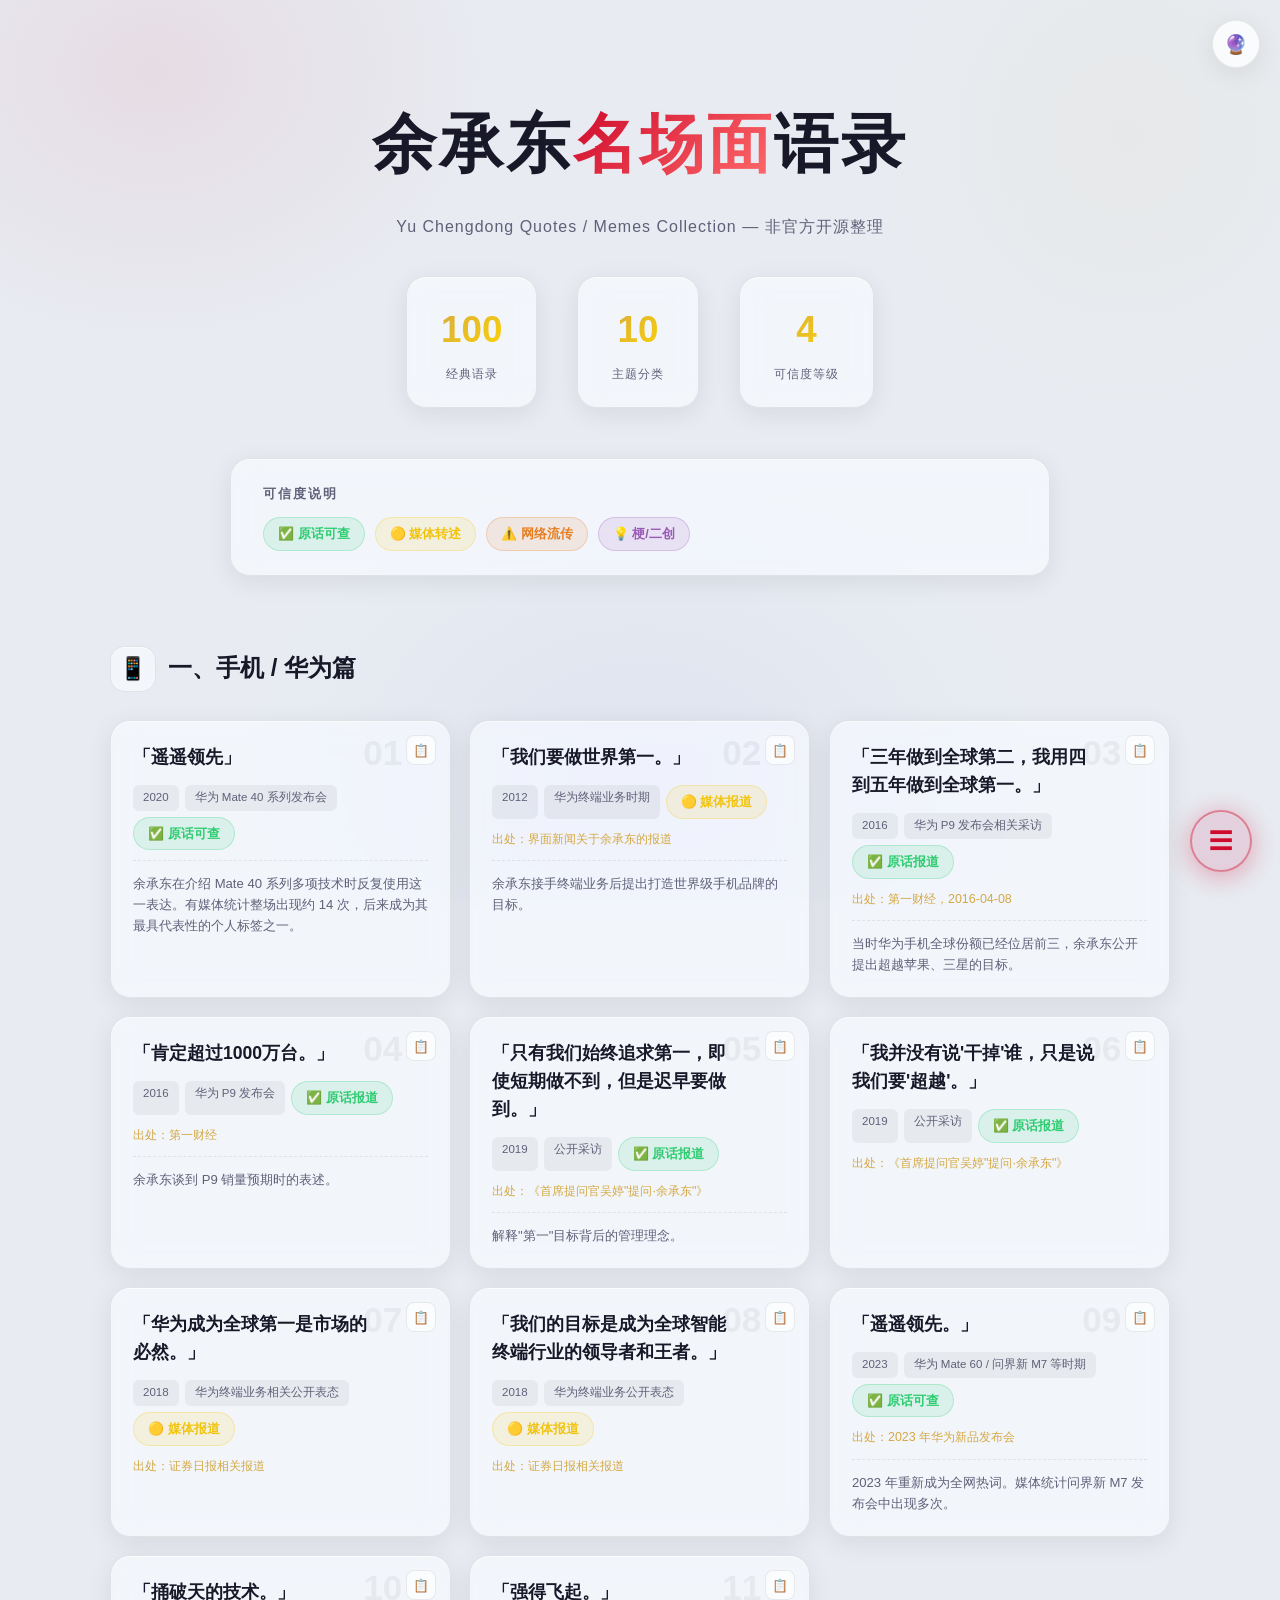
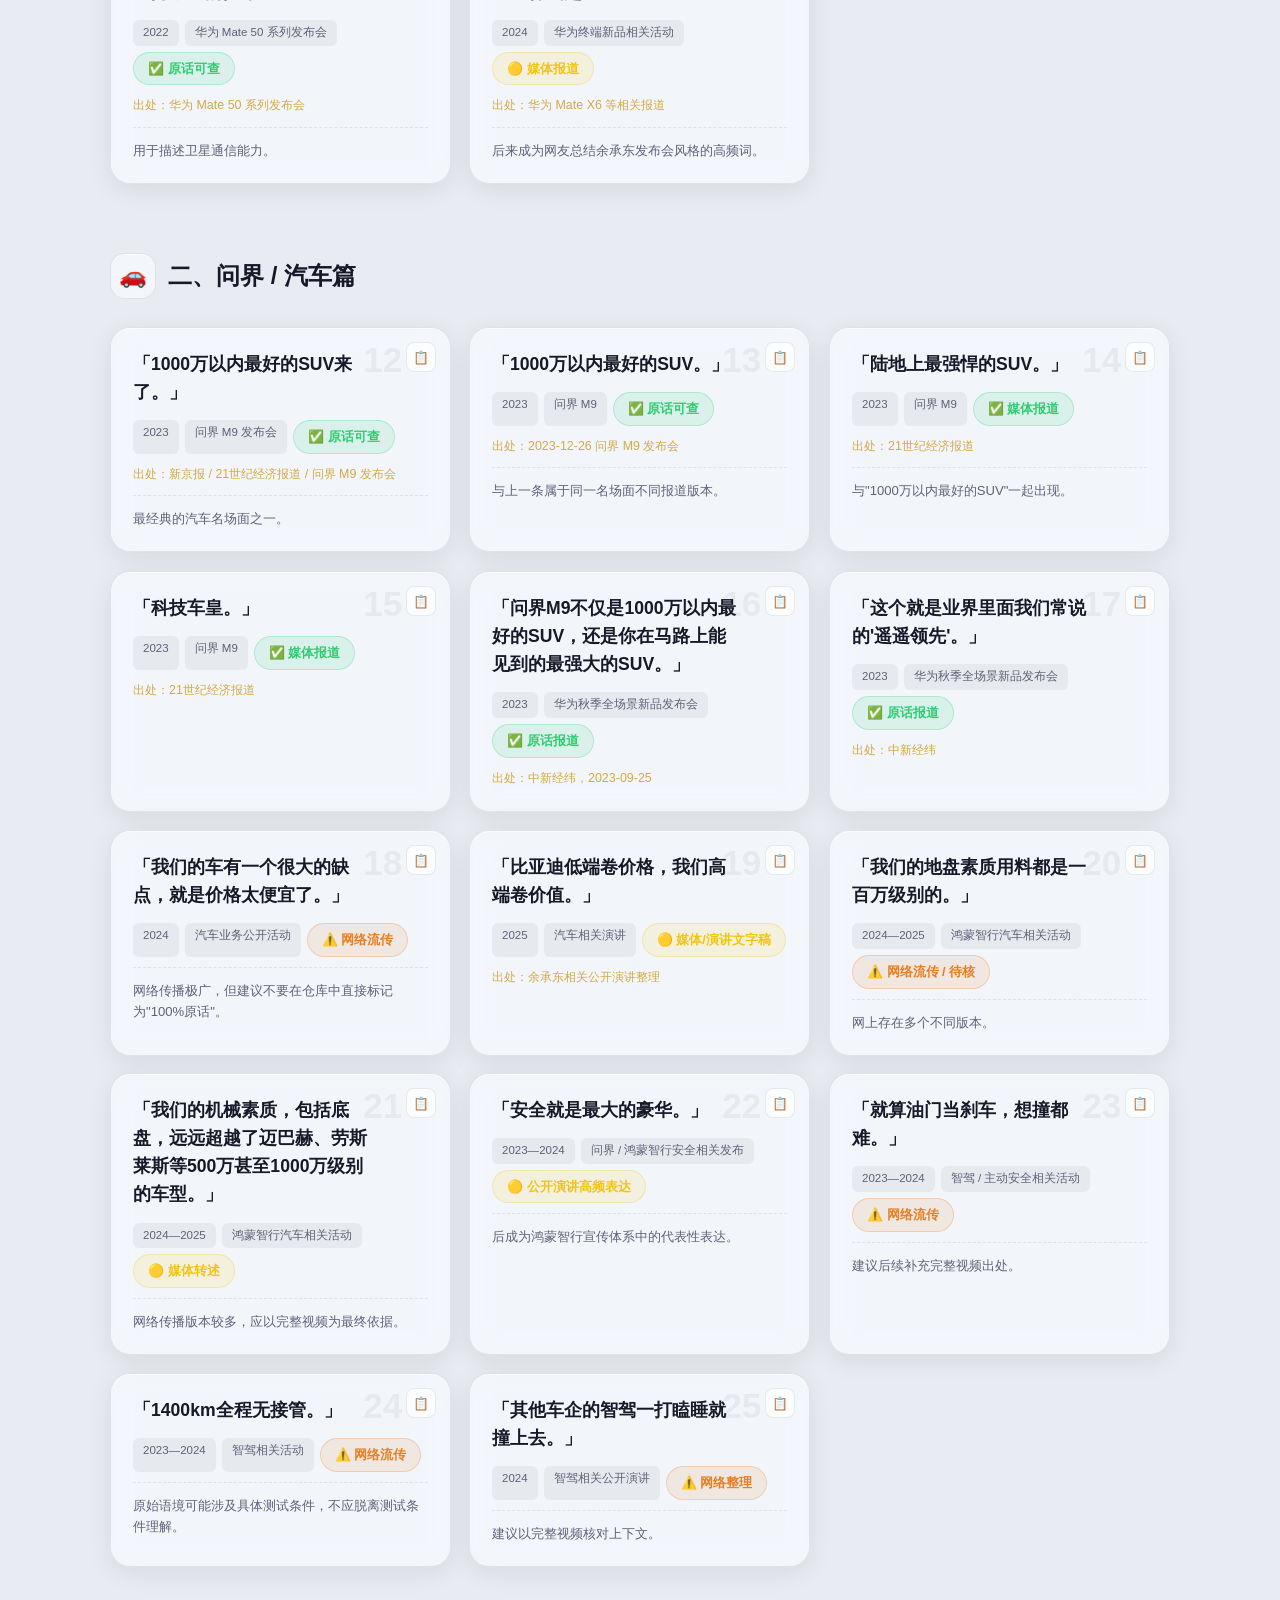
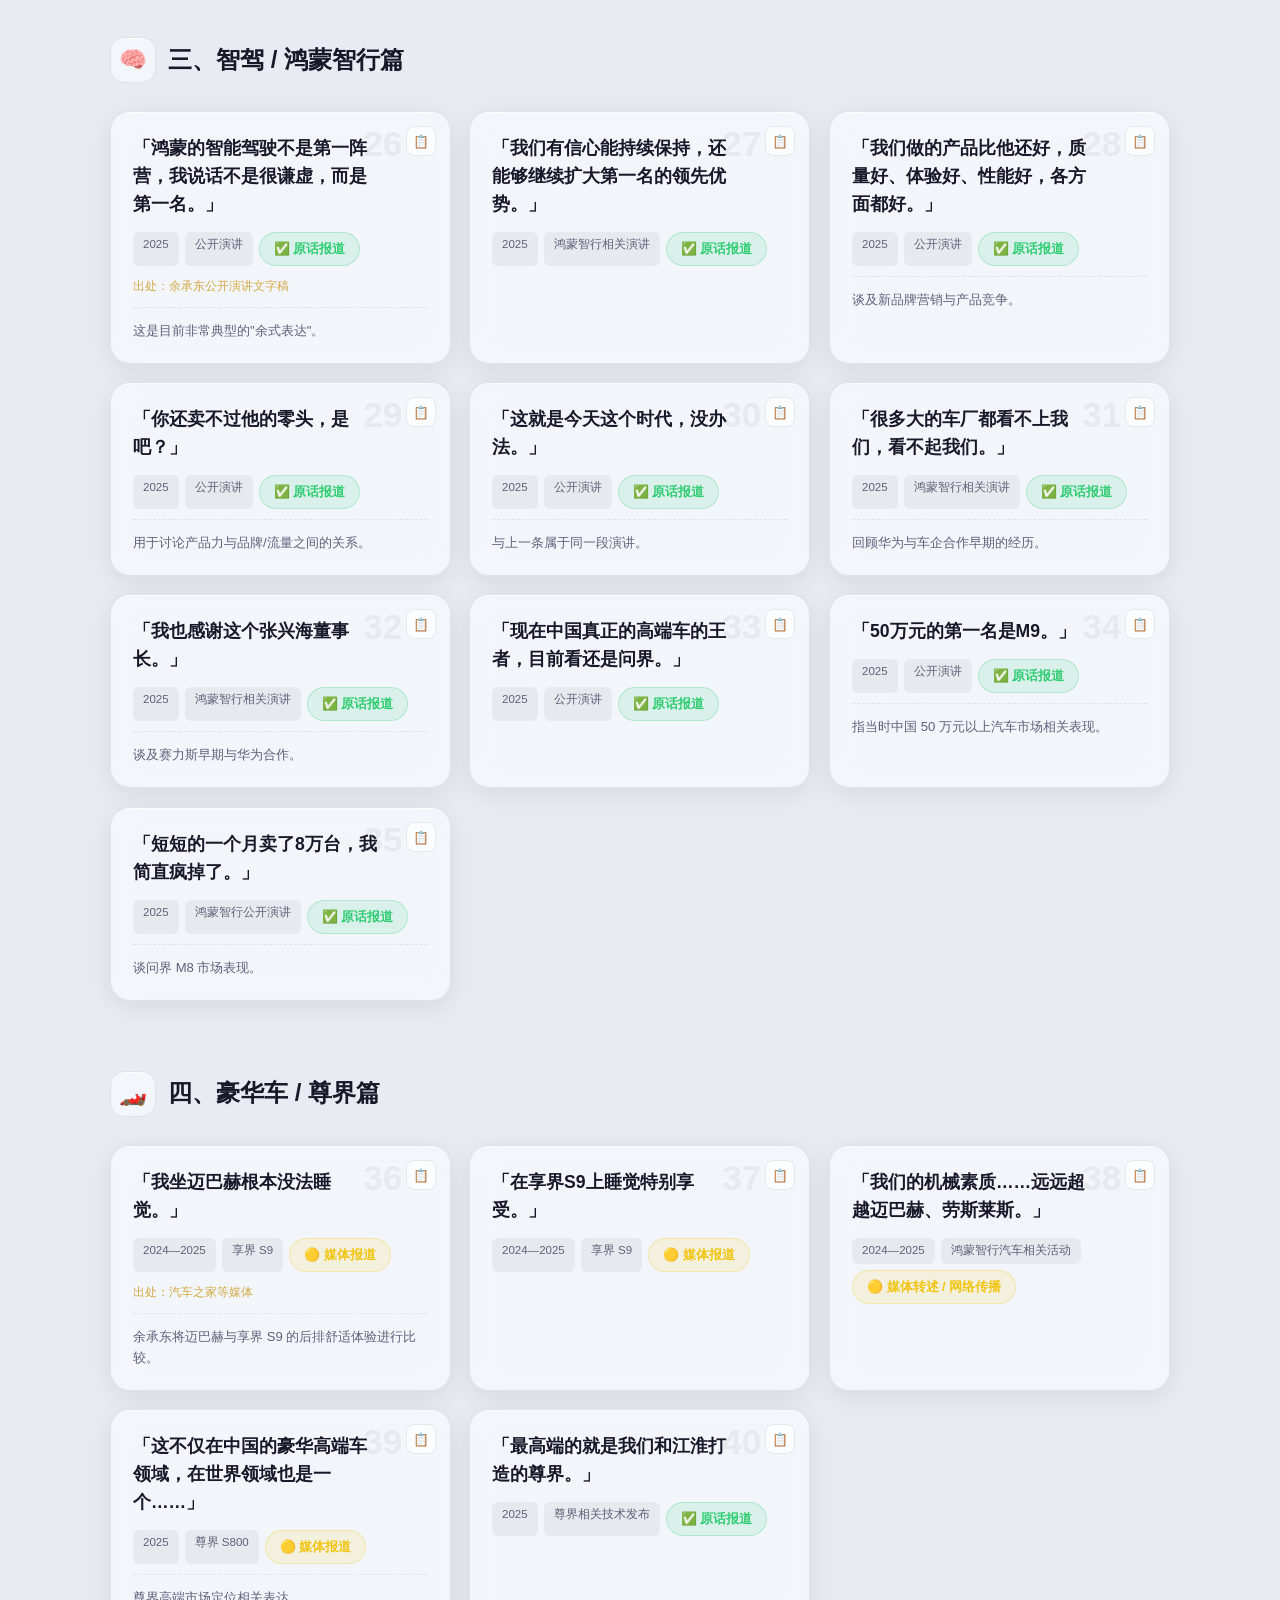
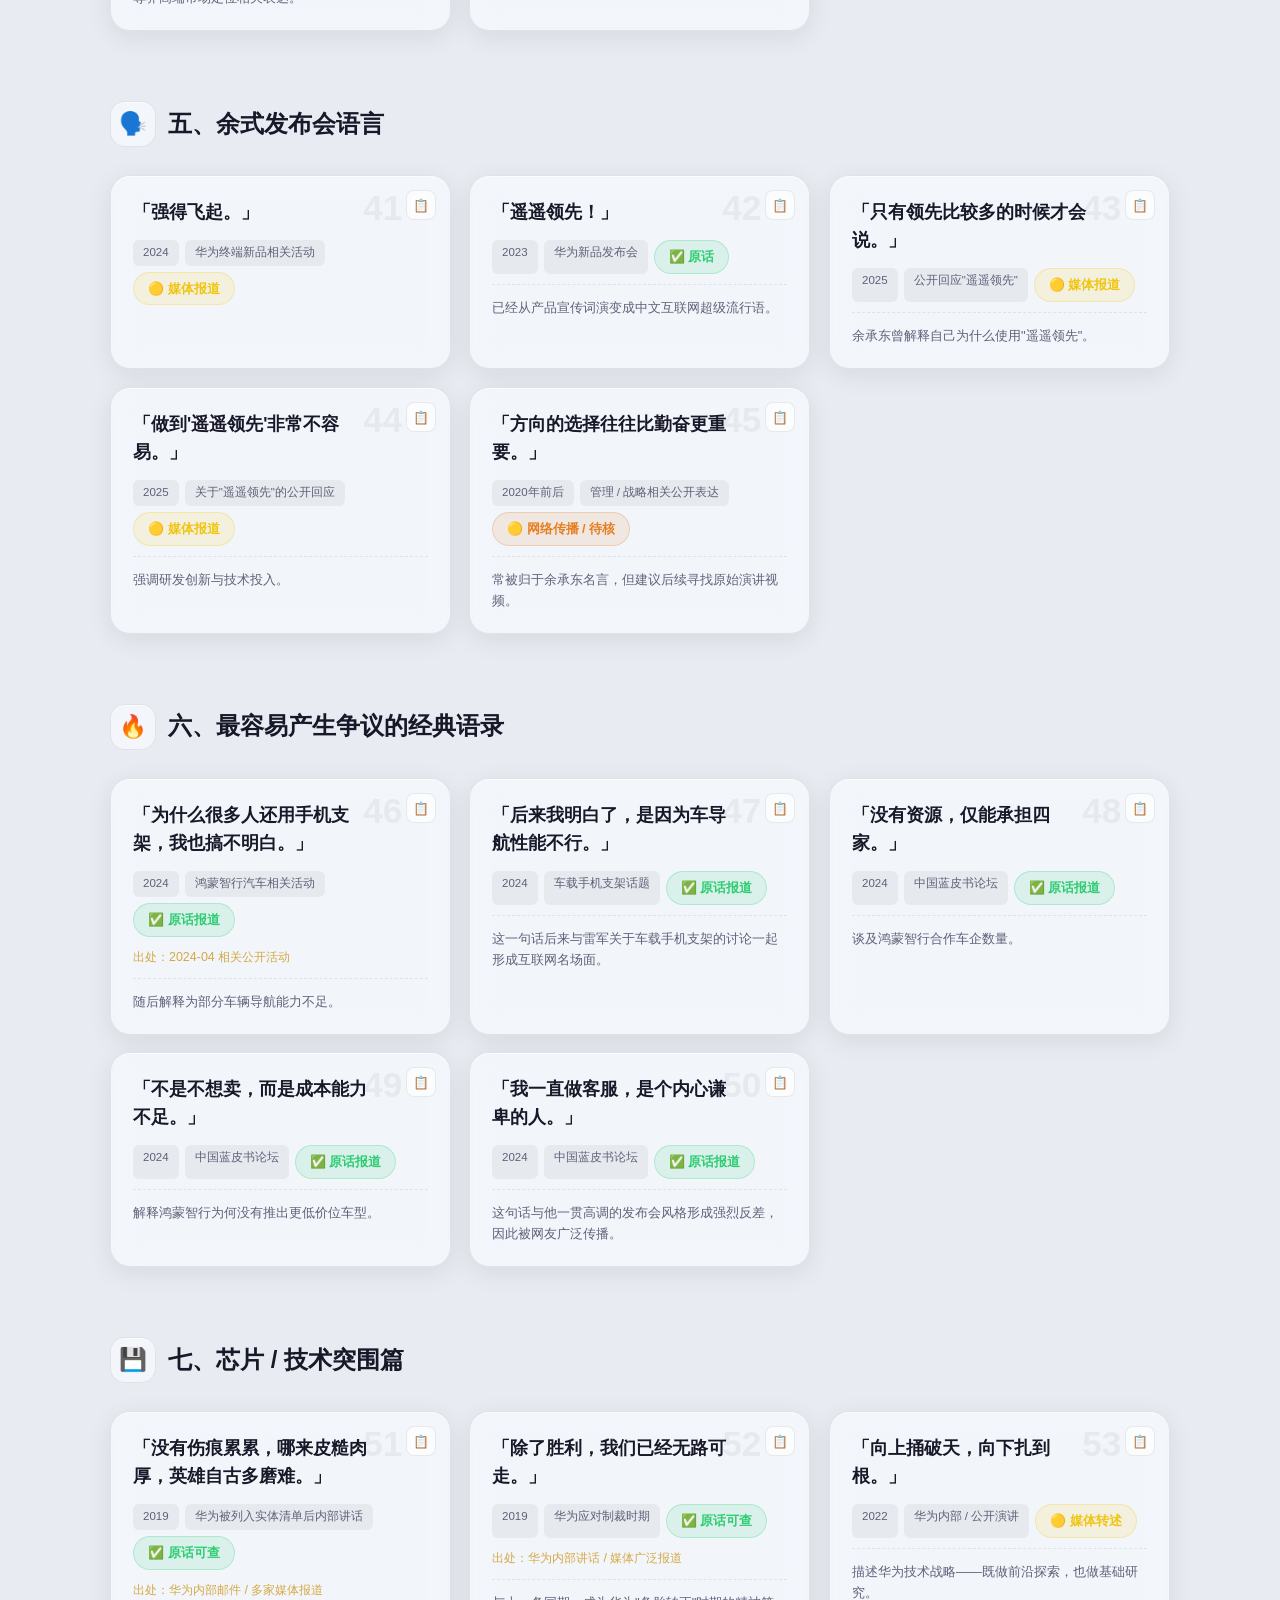
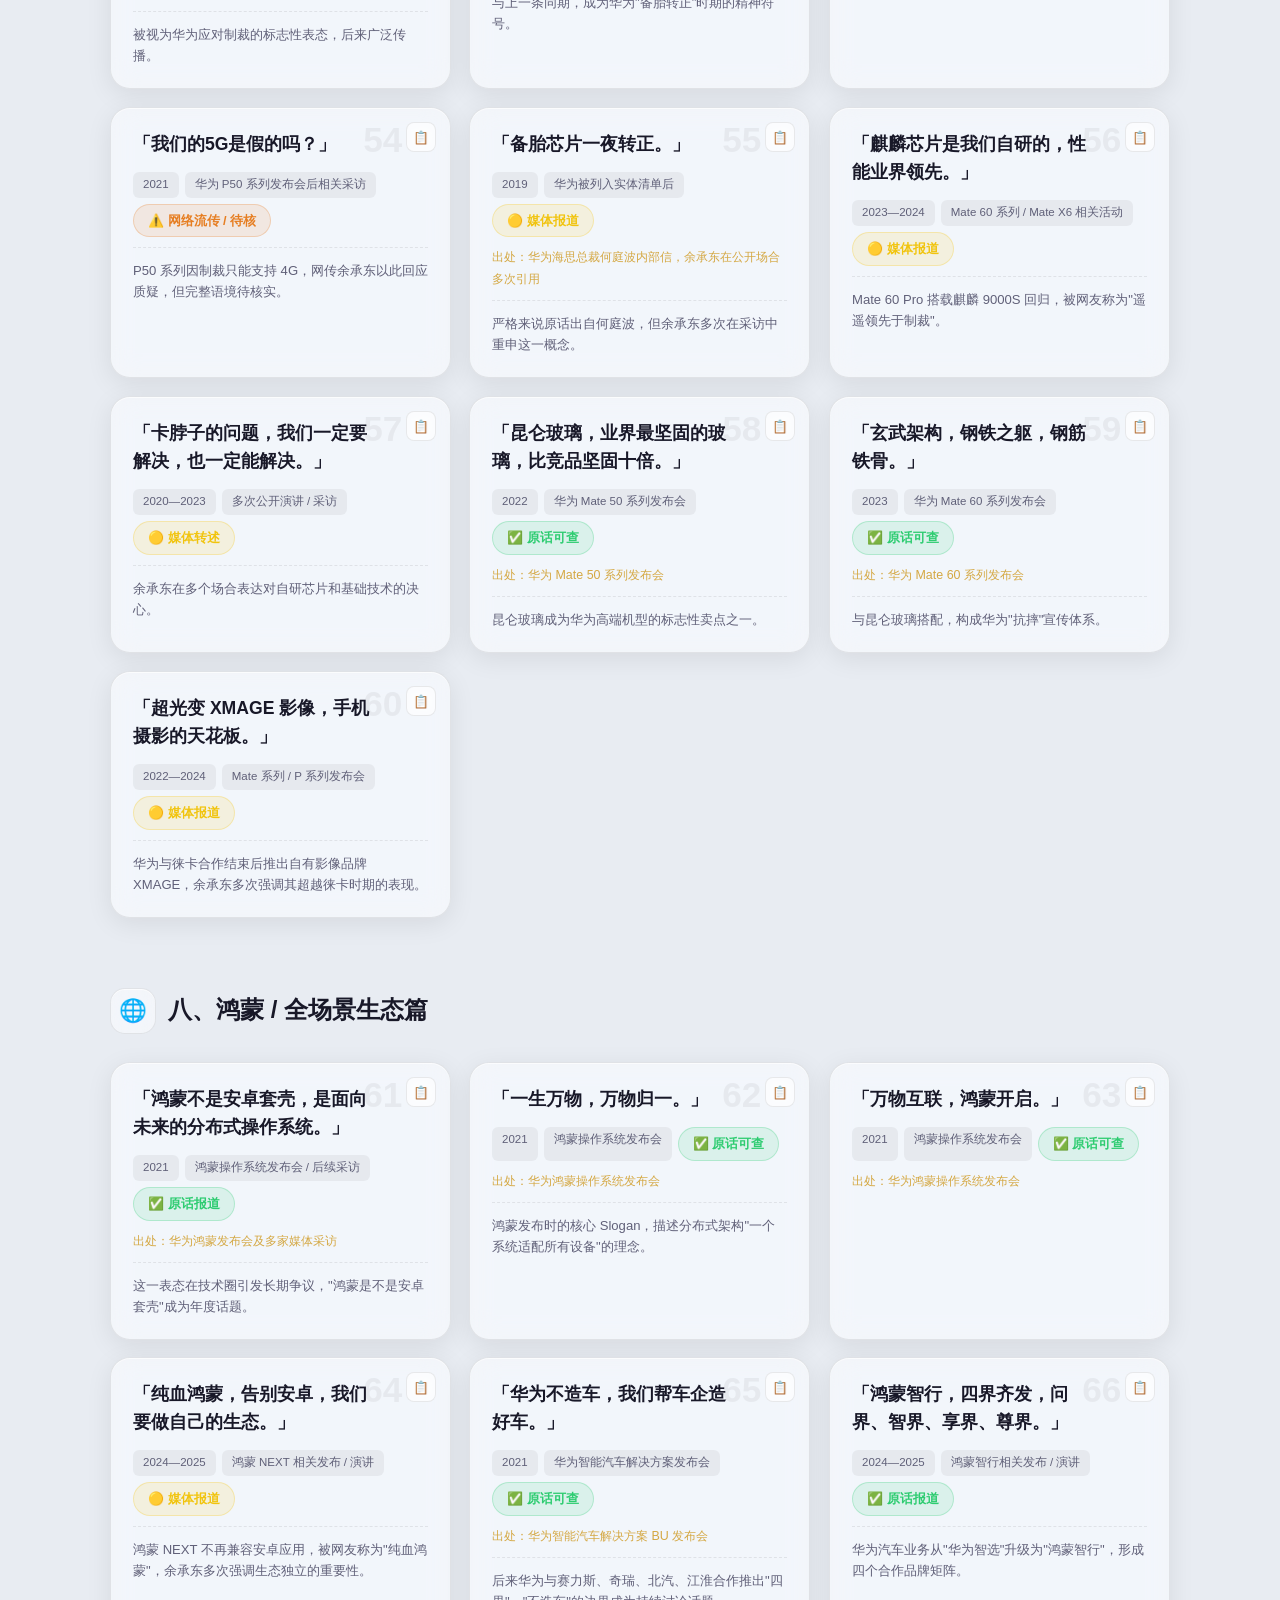
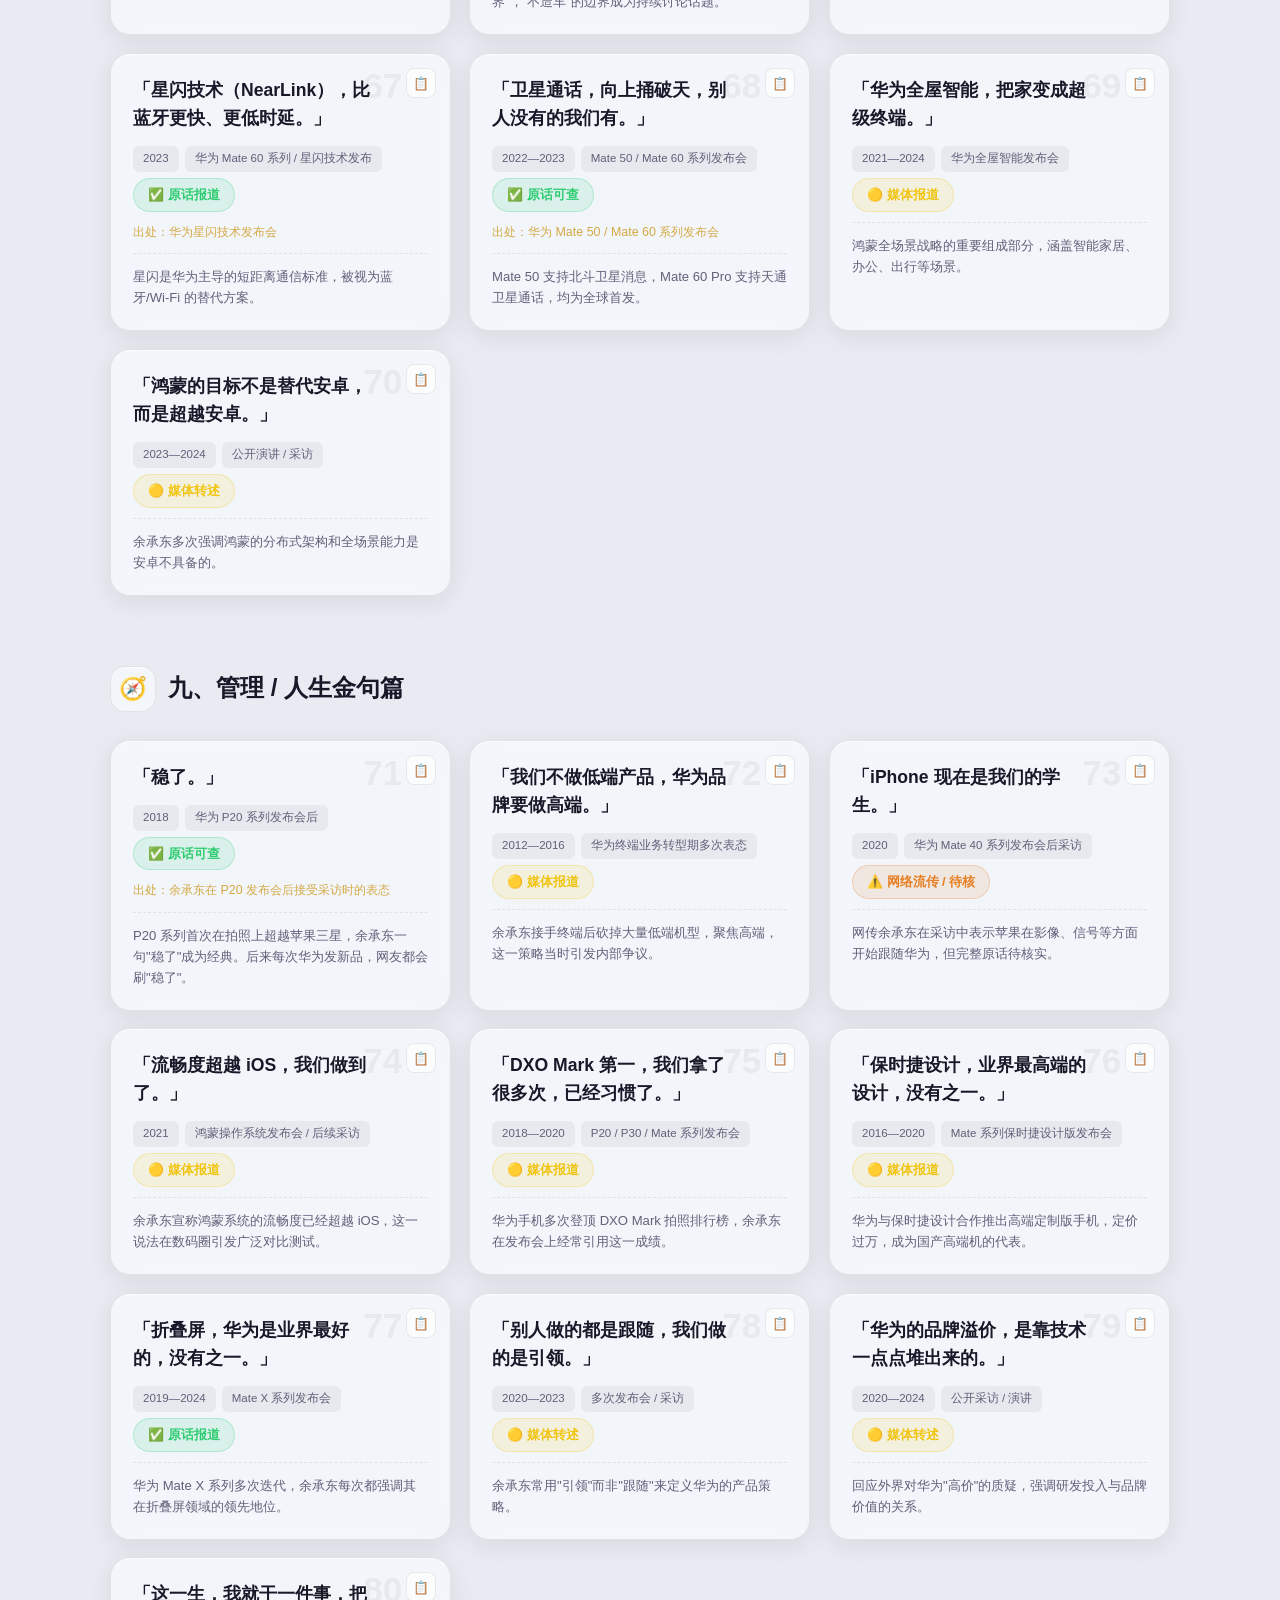
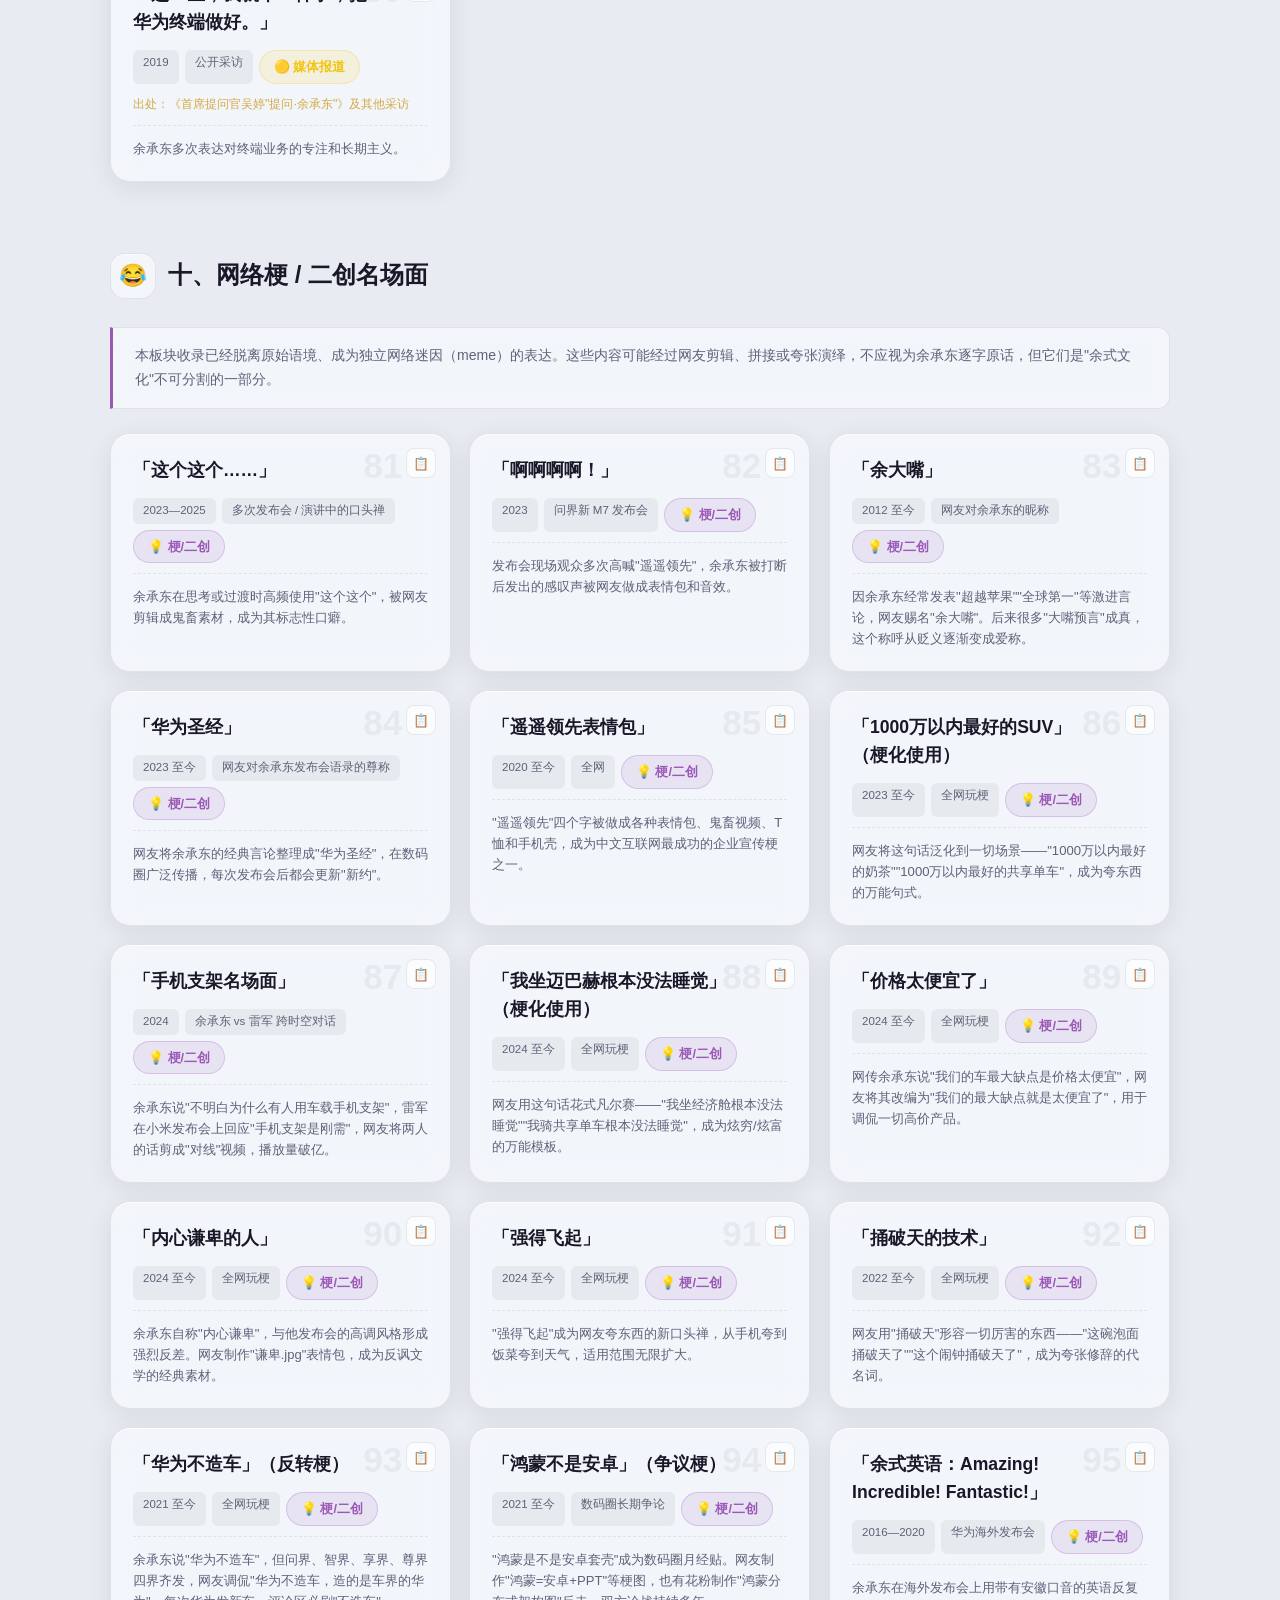
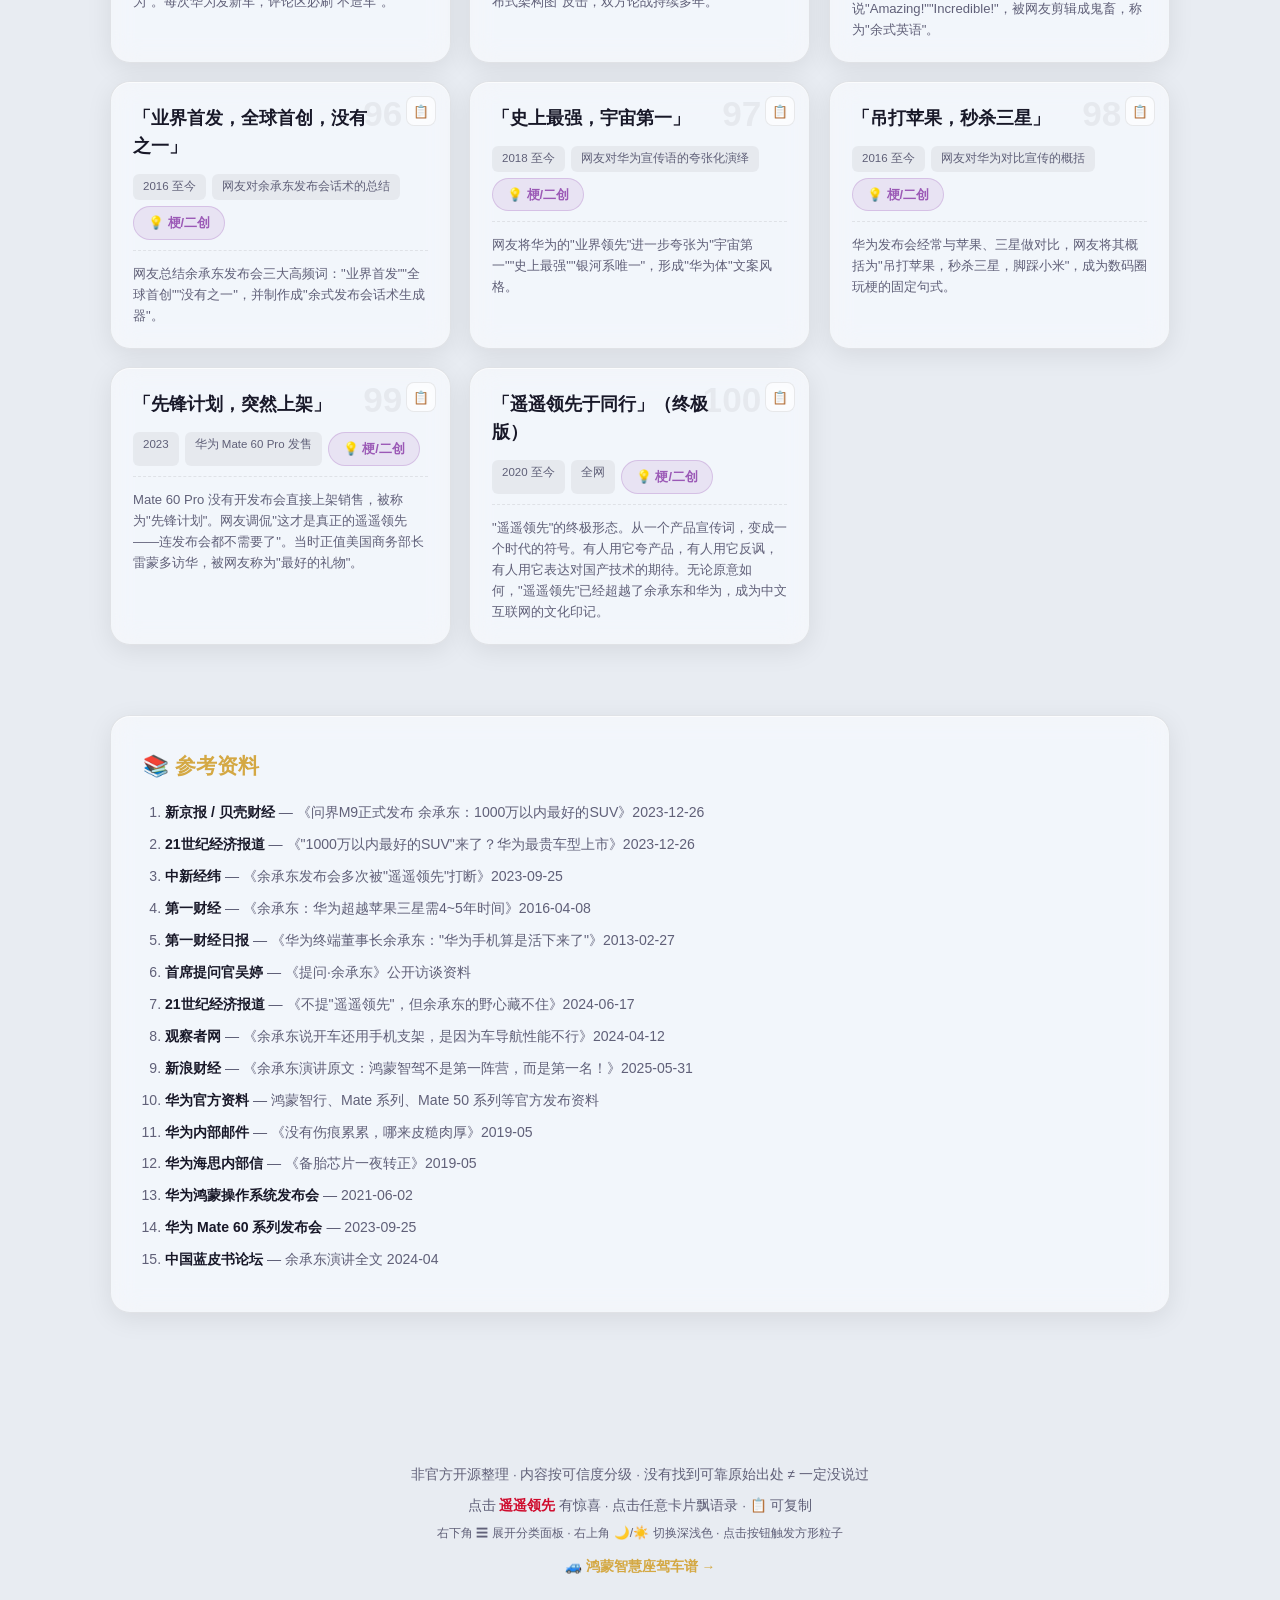
==== commit 172b7685: "feat: add car catalog entry in nav and footer" ====
--- a/index.html
+++ b/index.html
@@ -5,7 +5,6 @@
 <meta name="viewport" content="width=device-width, initial-scale=1.0">
 <title>余承东名场面语录 · 100 条</title>
 <style>
-  /* ===== 主题变量 ===== */
   :root {
     --accent: #cf0a2c;
     --accent-glow: rgba(207, 10, 44, 0.35);
@@ -49,7 +48,6 @@
     --shadow: 0 6px 26px rgba(0,0,0,0.08);
     --rim: rgba(255,255,255,0.65);
   }
-
   * { margin: 0; padding: 0; box-sizing: border-box; }
   html { scroll-behavior: smooth; }
   body {
@@ -66,8 +64,6 @@
     transition: background 0.4s ease, color 0.4s ease;
     overflow-x: hidden;
   }
-
-  /* ===== 统一毛玻璃 ===== */
   .glass {
     background: var(--glass);
     -webkit-backdrop-filter: blur(14px) saturate(180%);
@@ -91,8 +87,6 @@
       inset 0 1px 0 var(--rim);
   }
   .glass:active { transform: translateY(-1px) scale(1.005); }
-
-  /* ===== 顶部 Hero ===== */
   .hero { position: relative; text-align: center; padding: 90px 20px 50px; z-index: 1; }
   .hero h1 {
     font-size: clamp(2.2rem, 7vw, 4rem);
@@ -114,8 +108,6 @@
     -webkit-background-clip: text; -webkit-text-fill-color: transparent; background-clip: text;
   }
   .stat-label { font-size: 0.78rem; color: var(--text-dim); letter-spacing: 1px; margin-top: 2px; }
-
-  /* ===== 可信度说明 ===== */
   .legend {
     max-width: 820px; margin: 0 auto 50px; padding: 24px 32px;
     position: relative; z-index: 1;
@@ -127,8 +119,6 @@
   .tag-media { background: rgba(241,196,15,0.12); color: var(--yellow); border: 1px solid rgba(241,196,15,0.25); }
   .tag-rumor { background: rgba(230,126,34,0.12); color: var(--orange); border: 1px solid rgba(230,126,34,0.25); }
   .tag-meme { background: rgba(155,89,182,0.12); color: var(--purple); border: 1px solid rgba(155,89,182,0.25); }
-
-  /* ===== 主题切换按钮 ===== */
   .theme-toggle {
     position: fixed; top: 20px; right: 20px;
     width: 48px; height: 48px; border-radius: 50%;
@@ -142,8 +132,6 @@
     box-shadow: var(--shadow), inset 0 1px 0 var(--rim);
   }
   .theme-toggle:hover { transform: scale(1.12) rotate(15deg); border-color: var(--accent); box-shadow: 0 0 0 2px var(--border-hover), 0 8px 28px var(--accent-glow); }
-
-  /* ===== 方框菜单面板 ===== */
   .fab-panel {
     position: fixed; bottom: 104px; right: 28px; width: 340px;
     background: var(--glass-strong);
@@ -172,8 +160,6 @@
   .fab-grid-item:hover { background: var(--accent); border-color: var(--accent); color: #fff; transform: translateY(-2px) scale(1.03); box-shadow: 0 4px 16px var(--accent-glow); }
   .fab-grid-item .emoji { font-size: 1rem; flex-shrink: 0; }
   .fab-grid-item.full { grid-column: 1 / -1; justify-content: center; }
-
-  /* ===== FAB 主按钮 ===== */
   .fab-main {
     position: fixed; bottom: 28px; right: 28px;
     width: 62px; height: 62px; border-radius: 50%;
@@ -188,8 +174,6 @@
   }
   .fab-main:hover { transform: scale(1.1); box-shadow: 0 0 0 3px rgba(207,10,44,0.3), 0 6px 32px var(--accent-glow); }
   .fab-main.open { transform: rotate(135deg); background: var(--accent); color: #fff; border-color: var(--accent); }
-
-  /* ===== 内容区 ===== */
   .container { max-width: 1100px; margin: 0 auto; padding: 20px 20px 100px; position: relative; z-index: 1; }
   .section { margin-bottom: 70px; scroll-margin-top: 30px; }
   .section-title { font-size: 1.5rem; font-weight: 800; margin-bottom: 28px; display: flex; align-items: center; gap: 12px; }
@@ -234,23 +218,17 @@
   .meta-tag { font-size: 0.72rem; padding: 3px 10px; border-radius: 6px; background: var(--text-faint); color: var(--text-dim); }
   .quote-note { font-size: 0.82rem; color: var(--text-dim); line-height: 1.6; margin-top: 10px; padding-top: 12px; border-top: 1px dashed var(--border); }
   .quote-source { font-size: 0.78rem; color: var(--gold); margin-top: 6px; font-weight: 500; }
-
-  /* ===== 参考资料 ===== */
   .refs { padding: 32px; margin-top: 50px; }
   .refs h2 { font-size: 1.3rem; margin-bottom: 18px; color: var(--gold); }
   .refs ol { padding-left: 22px; color: var(--text-dim); font-size: 0.88rem; }
   .refs li { margin-bottom: 8px; }
   .refs li strong { color: var(--text); }
-
-  /* ===== 页脚 ===== */
   footer { text-align: center; padding: 50px 20px 100px; color: var(--text-dim); font-size: 0.85rem; position: relative; z-index: 1; }
   footer .yaoyao { color: var(--accent); font-weight: 700; cursor: pointer; transition: text-shadow 0.3s; }
   footer .yaoyao:hover { text-shadow: 0 0 20px var(--accent-glow); }
-
-  /* ===== 粒子 Canvas ===== */
+  footer .car-link { color: var(--gold); font-weight: 600; cursor: pointer; text-decoration: none; }
+  footer .car-link:hover { text-shadow: 0 0 16px rgba(212,168,67,0.5); }
   #monetCanvas { position: fixed; top: 0; left: 0; width: 100%; height: 100%; pointer-events: none; z-index: 9999; }
-
-  /* ===== 语录飘字 ===== */
   @keyframes float-up {
     0% { opacity: 1; transform: translateY(0) scale(0.75); }
     15% { opacity: 1; transform: translateY(-10px) scale(1.12); }
@@ -266,8 +244,6 @@
     text-shadow: 0 0 16px currentColor;
     letter-spacing: 1px;
   }
-
-  /* ===== 回到顶部 ===== */
   .back-top {
     position: fixed; bottom: 28px; left: 28px;
     width: 48px; height: 48px; border-radius: 50%;
@@ -283,7 +259,6 @@
   }
   .back-top.show { opacity: 1; pointer-events: auto; }
   .back-top:hover { border-color: var(--accent); color: var(--accent); transform: translateY(-3px) scale(1.08); box-shadow: 0 0 0 2px var(--border-hover); }
-
   @media (max-width: 600px) {
     .quote-grid { grid-template-columns: 1fr; }
     .hero { padding: 70px 16px 40px; }
@@ -301,17 +276,9 @@
 </style>
 </head>
 <body data-theme="dark">
-
-<!-- 莫奈取色粒子 Canvas -->
 <canvas id="monetCanvas"></canvas>
-
-<!-- 主题切换 -->
 <button class="theme-toggle" id="themeToggle" title="切换主题">🌙</button>
-
-<!-- 回到顶部 -->
 <button class="back-top" id="backTop" title="回到顶部">↑</button>
-
-<!-- 方框菜单面板 -->
 <div class="fab-panel" id="fabPanel">
   <div class="fab-panel-header">分类导航</div>
   <div class="fab-panel-grid">
@@ -326,12 +293,10 @@
     <div class="fab-grid-item" data-target="sec8"><span class="emoji">🌐</span> 鸿蒙 / 生态</div>
     <div class="fab-grid-item" data-target="sec9"><span class="emoji">🧭</span> 管理 / 金句</div>
     <div class="fab-grid-item full" data-target="sec10"><span class="emoji">😂</span> 网络梗 / 二创</div>
+    <div class="fab-grid-item full" id="carNavBtn"><span class="emoji">🚙</span> 鸿蒙座驾车谱 →</div>
   </div>
 </div>
-
-<!-- FAB 主按钮 -->
 <button class="fab-main" id="fabMain">☰</button>
-
 <div class="hero" id="top">
   <h1>余承东<span class="highlight">名场面</span>语录</h1>
   <p class="subtitle">Yu Chengdong Quotes / Memes Collection — 非官方开源整理</p>
@@ -341,7 +306,6 @@
     <div class="stat-item glass"><div class="stat-num">4</div><div class="stat-label">可信度等级</div></div>
   </div>
 </div>
-
 <div class="legend glass">
   <h3>可信度说明</h3>
   <div class="legend-tags">
@@ -351,9 +315,7 @@
     <span class="legend-tag tag-meme">💡 梗/二创</span>
   </div>
 </div>
-
 <div class="container">
-
 <section class="section" id="sec1">
   <h2 class="section-title"><span class="emoji">📱</span>一、手机 / 华为篇</h2>
   <div class="quote-grid">
@@ -370,7 +332,6 @@
     <div class="quote-card glass"><div class="quote-num">11</div><button class="copy-btn" data-text="强得飞起。">📋</button><div class="quote-text">「强得飞起。」</div><div class="quote-meta"><span class="meta-tag">2024</span><span class="meta-tag">华为终端新品相关活动</span><span class="legend-tag tag-media">🟡 媒体报道</span></div><div class="quote-source">出处：华为 Mate X6 等相关报道</div><div class="quote-note">后来成为网友总结余承东发布会风格的高频词。</div></div>
   </div>
 </section>
-
 <section class="section" id="sec2">
   <h2 class="section-title"><span class="emoji">🚗</span>二、问界 / 汽车篇</h2>
   <div class="quote-grid">
@@ -390,7 +351,6 @@
     <div class="quote-card glass"><div class="quote-num">25</div><button class="copy-btn" data-text="其他车企的智驾一打瞌睡就撞上去。">📋</button><div class="quote-text">「其他车企的智驾一打瞌睡就撞上去。」</div><div class="quote-meta"><span class="meta-tag">2024</span><span class="meta-tag">智驾相关公开演讲</span><span class="legend-tag tag-rumor">⚠️ 网络整理</span></div><div class="quote-note">建议以完整视频核对上下文。</div></div>
   </div>
 </section>
-
 <section class="section" id="sec3">
   <h2 class="section-title"><span class="emoji">🧠</span>三、智驾 / 鸿蒙智行篇</h2>
   <div class="quote-grid">
@@ -406,7 +366,6 @@
     <div class="quote-card glass"><div class="quote-num">35</div><button class="copy-btn" data-text="短短的一个月卖了8万台，我简直疯掉了。">📋</button><div class="quote-text">「短短的一个月卖了8万台，我简直疯掉了。」</div><div class="quote-meta"><span class="meta-tag">2025</span><span class="meta-tag">鸿蒙智行公开演讲</span><span class="legend-tag tag-verified">✅ 原话报道</span></div><div class="quote-note">谈问界 M8 市场表现。</div></div>
   </div>
 </section>
-
 <section class="section" id="sec4">
   <h2 class="section-title"><span class="emoji">🏎️</span>四、豪华车 / 尊界篇</h2>
   <div class="quote-grid">
@@ -417,7 +376,6 @@
     <div class="quote-card glass"><div class="quote-num">40</div><button class="copy-btn" data-text="最高端的就是我们和江淮打造的尊界。">📋</button><div class="quote-text">「最高端的就是我们和江淮打造的尊界。」</div><div class="quote-meta"><span class="meta-tag">2025</span><span class="meta-tag">尊界相关技术发布</span><span class="legend-tag tag-verified">✅ 原话报道</span></div></div>
   </div>
 </section>
-
 <section class="section" id="sec5">
   <h2 class="section-title"><span class="emoji">🗣️</span>五、余式发布会语言</h2>
   <div class="quote-grid">
@@ -428,7 +386,6 @@
     <div class="quote-card glass"><div class="quote-num">45</div><button class="copy-btn" data-text="方向的选择往往比勤奋更重要。">📋</button><div class="quote-text">「方向的选择往往比勤奋更重要。」</div><div class="quote-meta"><span class="meta-tag">2020年前后</span><span class="meta-tag">管理 / 战略相关公开表达</span><span class="legend-tag tag-rumor">🟡 网络传播 / 待核</span></div><div class="quote-note">常被归于余承东名言，但建议后续寻找原始演讲视频。</div></div>
   </div>
 </section>
-
 <section class="section" id="sec6">
   <h2 class="section-title"><span class="emoji">🔥</span>六、最容易产生争议的经典语录</h2>
   <div class="quote-grid">
@@ -439,7 +396,6 @@
     <div class="quote-card glass"><div class="quote-num">50</div><button class="copy-btn" data-text="我一直做客服，是个内心谦卑的人。">📋</button><div class="quote-text">「我一直做客服，是个内心谦卑的人。」</div><div class="quote-meta"><span class="meta-tag">2024</span><span class="meta-tag">中国蓝皮书论坛</span><span class="legend-tag tag-verified">✅ 原话报道</span></div><div class="quote-note">这句话与他一贯高调的发布会风格形成强烈反差，因此被网友广泛传播。</div></div>
   </div>
 </section>
-
 <section class="section" id="sec7">
   <h2 class="section-title"><span class="emoji">💾</span>七、芯片 / 技术突围篇</h2>
   <div class="quote-grid">
@@ -455,7 +411,6 @@
     <div class="quote-card glass"><div class="quote-num">60</div><button class="copy-btn" data-text="超光变 XMAGE 影像，手机摄影的天花板。">📋</button><div class="quote-text">「超光变 XMAGE 影像，手机摄影的天花板。」</div><div class="quote-meta"><span class="meta-tag">2022—2024</span><span class="meta-tag">Mate 系列 / P 系列发布会</span><span class="legend-tag tag-media">🟡 媒体报道</span></div><div class="quote-note">华为与徕卡合作结束后推出自有影像品牌 XMAGE，余承东多次强调其超越徕卡时期的表现。</div></div>
   </div>
 </section>
-
 <section class="section" id="sec8">
   <h2 class="section-title"><span class="emoji">🌐</span>八、鸿蒙 / 全场景生态篇</h2>
   <div class="quote-grid">
@@ -471,7 +426,6 @@
     <div class="quote-card glass"><div class="quote-num">70</div><button class="copy-btn" data-text="鸿蒙的目标不是替代安卓，而是超越安卓。">📋</button><div class="quote-text">「鸿蒙的目标不是替代安卓，而是超越安卓。」</div><div class="quote-meta"><span class="meta-tag">2023—2024</span><span class="meta-tag">公开演讲 / 采访</span><span class="legend-tag tag-media">🟡 媒体转述</span></div><div class="quote-note">余承东多次强调鸿蒙的分布式架构和全场景能力是安卓不具备的。</div></div>
   </div>
 </section>
-
 <section class="section" id="sec9">
   <h2 class="section-title"><span class="emoji">🧭</span>九、管理 / 人生金句篇</h2>
   <div class="quote-grid">
@@ -487,7 +441,6 @@
     <div class="quote-card glass"><div class="quote-num">80</div><button class="copy-btn" data-text="这一生，我就干一件事，把华为终端做好。">📋</button><div class="quote-text">「这一生，我就干一件事，把华为终端做好。」</div><div class="quote-meta"><span class="meta-tag">2019</span><span class="meta-tag">公开采访</span><span class="legend-tag tag-media">🟡 媒体报道</span></div><div class="quote-source">出处：《首席提问官吴婷"提问·余承东"》及其他采访</div><div class="quote-note">余承东多次表达对终端业务的专注和长期主义。</div></div>
   </div>
 </section>
-
 <section class="section" id="sec10">
   <h2 class="section-title"><span class="emoji">😂</span>十、网络梗 / 二创名场面</h2>
   <div class="section-desc">本板块收录已经脱离原始语境、成为独立网络迷因（meme）的表达。这些内容可能经过网友剪辑、拼接或夸张演绎，不应视为余承东逐字原话，但它们是"余式文化"不可分割的一部分。</div>
@@ -514,7 +467,6 @@
     <div class="quote-card glass"><div class="quote-num">100</div><button class="copy-btn" data-text="遥遥领先于同行（终极版）">📋</button><div class="quote-text">「遥遥领先于同行」（终极版）</div><div class="quote-meta"><span class="meta-tag">2020 至今</span><span class="meta-tag">全网</span><span class="legend-tag tag-meme">💡 梗/二创</span></div><div class="quote-note">"遥遥领先"的终极形态。从一个产品宣传词，变成一个时代的符号。有人用它夸产品，有人用它反讽，有人用它表达对国产技术的期待。无论原意如何，"遥遥领先"已经超越了余承东和华为，成为中文互联网的文化印记。</div></div>
   </div>
 </section>
-
 <div class="refs glass">
   <h2>📚 参考资料</h2>
   <ol>
@@ -535,22 +487,18 @@
     <li><strong>中国蓝皮书论坛</strong> — 余承东演讲全文 2024-04</li>
   </ol>
 </div>
-
 </div>
-
 <footer>
   <p>非官方开源整理 · 内容按可信度分级 · 没有找到可靠原始出处 ≠ 一定没说过</p>
   <p style="margin-top:8px;">点击 <span class="yaoyao" id="yaoyaoBtn">遥遥领先</span> 有惊喜 · 点击任意卡片飘语录 · 📋 可复制</p>
   <p style="margin-top:6px;font-size:0.78rem;">右下角 ☰ 展开分类面板 · 右上角 🌙/☀️ 切换深浅色 · 点击按钮触发方形粒子</p>
+  <p style="margin-top:10px;"><a class="car-link" href="cars.html">🚙 鸿蒙智慧座驾车谱 →</a></p>
 </footer>
-
 <script>
-// ===== 主题切换 =====
 const themeToggle = document.getElementById('themeToggle');
 const themes = ['auto', 'dark', 'light'];
 const themeIcons = { auto: '🔮', dark: '🌙', light: '☀️' };
 let currentThemeIdx = 0;
-
 function applyTheme(theme) {
   if (theme === 'auto') {
     const prefersDark = window.matchMedia('(prefers-color-scheme: dark)').matches;
@@ -562,28 +510,22 @@
   themeToggle.title = theme === 'auto' ? '自动（跟随系统）' : theme === 'dark' ? '深色' : '浅色';
   try { localStorage.setItem('ycd-theme', theme); } catch(e) {}
 }
-
 let savedTheme = 'auto';
 try { savedTheme = localStorage.getItem('ycd-theme') || 'auto'; } catch(e) {}
 currentThemeIdx = themes.indexOf(savedTheme);
 if (currentThemeIdx < 0) currentThemeIdx = 0;
 applyTheme(themes[currentThemeIdx]);
-
 window.matchMedia('(prefers-color-scheme: dark)').addEventListener('change', () => {
   if (themes[currentThemeIdx] === 'auto') applyTheme('auto');
 });
-
 themeToggle.addEventListener('click', (e) => {
   currentThemeIdx = (currentThemeIdx + 1) % themes.length;
   applyTheme(themes[currentThemeIdx]);
   spawnMonet(e.clientX, e.clientY, e.currentTarget, 18);
 });
-
-// ===== 方框菜单面板 =====
 const fabMain = document.getElementById('fabMain');
 const fabPanel = document.getElementById('fabPanel');
 let menuOpen = false;
-
 fabMain.addEventListener('click', (e) => {
   e.stopPropagation();
   menuOpen = !menuOpen;
@@ -591,22 +533,18 @@
   fabPanel.classList.toggle('open', menuOpen);
   spawnMonet(e.clientX, e.clientY, e.currentTarget, 16);
 });
-
 fabPanel.querySelectorAll('.fab-grid-item').forEach(item => {
   item.addEventListener('click', (e) => {
     spawnMonet(e.clientX, e.clientY, e.currentTarget, 14);
+    if (item.id === 'carNavBtn') { window.location.href = 'cars.html'; return; }
     const target = item.dataset.target;
-    if (target === 'top') {
-      window.scrollTo({ top: 0, behavior: 'smooth' });
-    } else {
-      document.getElementById(target).scrollIntoView({ behavior: 'smooth' });
-    }
+    if (target === 'top') { window.scrollTo({ top: 0, behavior: 'smooth' }); }
+    else { document.getElementById(target).scrollIntoView({ behavior: 'smooth' }); }
     menuOpen = false;
     fabMain.classList.remove('open');
     fabPanel.classList.remove('open');
   });
 });
-
 document.addEventListener('click', (e) => {
   if (menuOpen && !e.target.closest('.fab-panel') && !e.target.closest('.fab-main')) {
     menuOpen = false;
@@ -614,8 +552,6 @@
     fabPanel.classList.remove('open');
   }
 });
-
-// ===== 回到顶部 =====
 const backTop = document.getElementById('backTop');
 let scrollTicking = false;
 window.addEventListener('scroll', () => {
@@ -631,8 +567,6 @@
   spawnMonet(e.clientX, e.clientY, e.currentTarget, 14);
   window.scrollTo({ top: 0, behavior: 'smooth' });
 });
-
-// ===== 复制按钮 =====
 document.querySelectorAll('.copy-btn').forEach(btn => {
   btn.addEventListener('click', (e) => {
     e.stopPropagation();
@@ -645,9 +579,7 @@
     };
     if (navigator.clipboard) {
       navigator.clipboard.writeText(text).then(done).catch(() => fallbackCopy(text, done));
-    } else {
-      fallbackCopy(text, done);
-    }
+    } else { fallbackCopy(text, done); }
   });
 });
 function fallbackCopy(text, cb) {
@@ -655,8 +587,6 @@
   ta.value = text; document.body.appendChild(ta); ta.select();
   document.execCommand('copy'); document.body.removeChild(ta); cb();
 }
-
-// ===== 语录飘字（卡片/遥遥领先专用，不与粒子共存） =====
 const floatPhrases = [
   '遥遥领先！', '强得飞起！', '捅破天的技术！', '1000万以内最好！',
   '科技车皇！', '第一名！', '内心谦卑！', '这个这个！',
@@ -671,7 +601,6 @@
   '余式英语！', '遥遥领先于同行！'
 ];
 const floatColors = ['#cf0a2c', '#d4a843', '#ff6b6b', '#ffd700', '#e67e22', '#ff8c42', '#ff4757'];
-
 function spawnFloatText(x, y, count) {
   for (let i = 0; i < count; i++) {
     setTimeout(() => {
@@ -687,14 +616,11 @@
     }, i * 65);
   }
 }
-
-// ===== 莫奈取色方形粒子（按钮/控件专用） =====
 const canvas = document.getElementById('monetCanvas');
 const ctx = canvas.getContext('2d');
 let particles = [];
 let animId = null;
 const dpr = Math.min(window.devicePixelRatio || 1, 2);
-
 function resizeCanvas() {
   canvas.width = window.innerWidth * dpr;
   canvas.height = window.innerHeight * dpr;
@@ -704,7 +630,6 @@
 }
 resizeCanvas();
 window.addEventListener('resize', resizeCanvas);
-
 function rgbToHsl(r, g, b) {
   r /= 255; g /= 255; b /= 255;
   const max = Math.max(r, g, b), min = Math.min(r, g, b);
@@ -743,7 +668,6 @@
   }
   return [Math.round(r * 255), Math.round(g * 255), Math.round(b * 255)];
 }
-
 function monetPalette(el) {
   const styles = window.getComputedStyle(el);
   const baseColors = [];
@@ -759,7 +683,6 @@
   extract(styles.borderColor);
   extract(styles.color);
   if (baseColors.length === 0) baseColors.push([207, 10, 44], [212, 168, 67]);
-
   const palette = [];
   baseColors.forEach(([r, g, b]) => {
     const [h, s, l] = rgbToHsl(r, g, b);
@@ -772,7 +695,6 @@
   palette.push([255, 210, 90], [255, 175, 70], [255, 140, 100]);
   return palette;
 }
-
 class MonetParticle {
   constructor(x, y, palette) {
     this.x = x + (Math.random() - 0.5) * 12;
@@ -813,17 +735,14 @@
     ctx.save();
     ctx.translate(this.x, this.y);
     ctx.rotate(this.rotation);
-    // 方形光晕
     ctx.globalAlpha = alpha * 0.3;
     ctx.fillStyle = `rgb(${this.r},${this.g},${this.b})`;
     ctx.fillRect(-s * 1.6, -s * 1.6, s * 3.2, s * 3.2);
-    // 实心方块
     ctx.globalAlpha = alpha;
     ctx.fillRect(-s / 2, -s / 2, s, s);
     ctx.restore();
   }
 }
-
 function spawnMonet(x, y, el, count) {
   const palette = monetPalette(el);
   for (let i = 0; i < count; i++) {
@@ -832,7 +751,6 @@
   if (particles.length > 150) particles = particles.slice(-150);
   if (!animId) animate();
 }
-
 function animate() {
   ctx.clearRect(0, 0, canvas.width / dpr, canvas.height / dpr);
   particles = particles.filter(p => p.life > 0);
@@ -847,7 +765,6 @@
     animId = null;
   }
 }
-
 document.addEventListener('visibilitychange', () => {
   if (document.hidden && animId) {
     cancelAnimationFrame(animId);
@@ -856,20 +773,16 @@
     animate();
   }
 });
-
-// ===== 点击事件：卡片→飘字，按钮→方形粒子（不共存） =====
 document.getElementById('yaoyaoBtn').addEventListener('click', (e) => {
   e.stopPropagation();
   spawnFloatText(e.clientX, e.clientY, 6);
 });
-
 document.querySelectorAll('.quote-card').forEach(card => {
   card.addEventListener('click', (e) => {
     if (e.target.classList.contains('copy-btn')) return;
     spawnFloatText(e.clientX, e.clientY, 3);
   });
 });
-
 document.querySelectorAll('.stat-item').forEach(item => {
   item.addEventListener('click', (e) => spawnMonet(e.clientX, e.clientY, item, 12));
 });
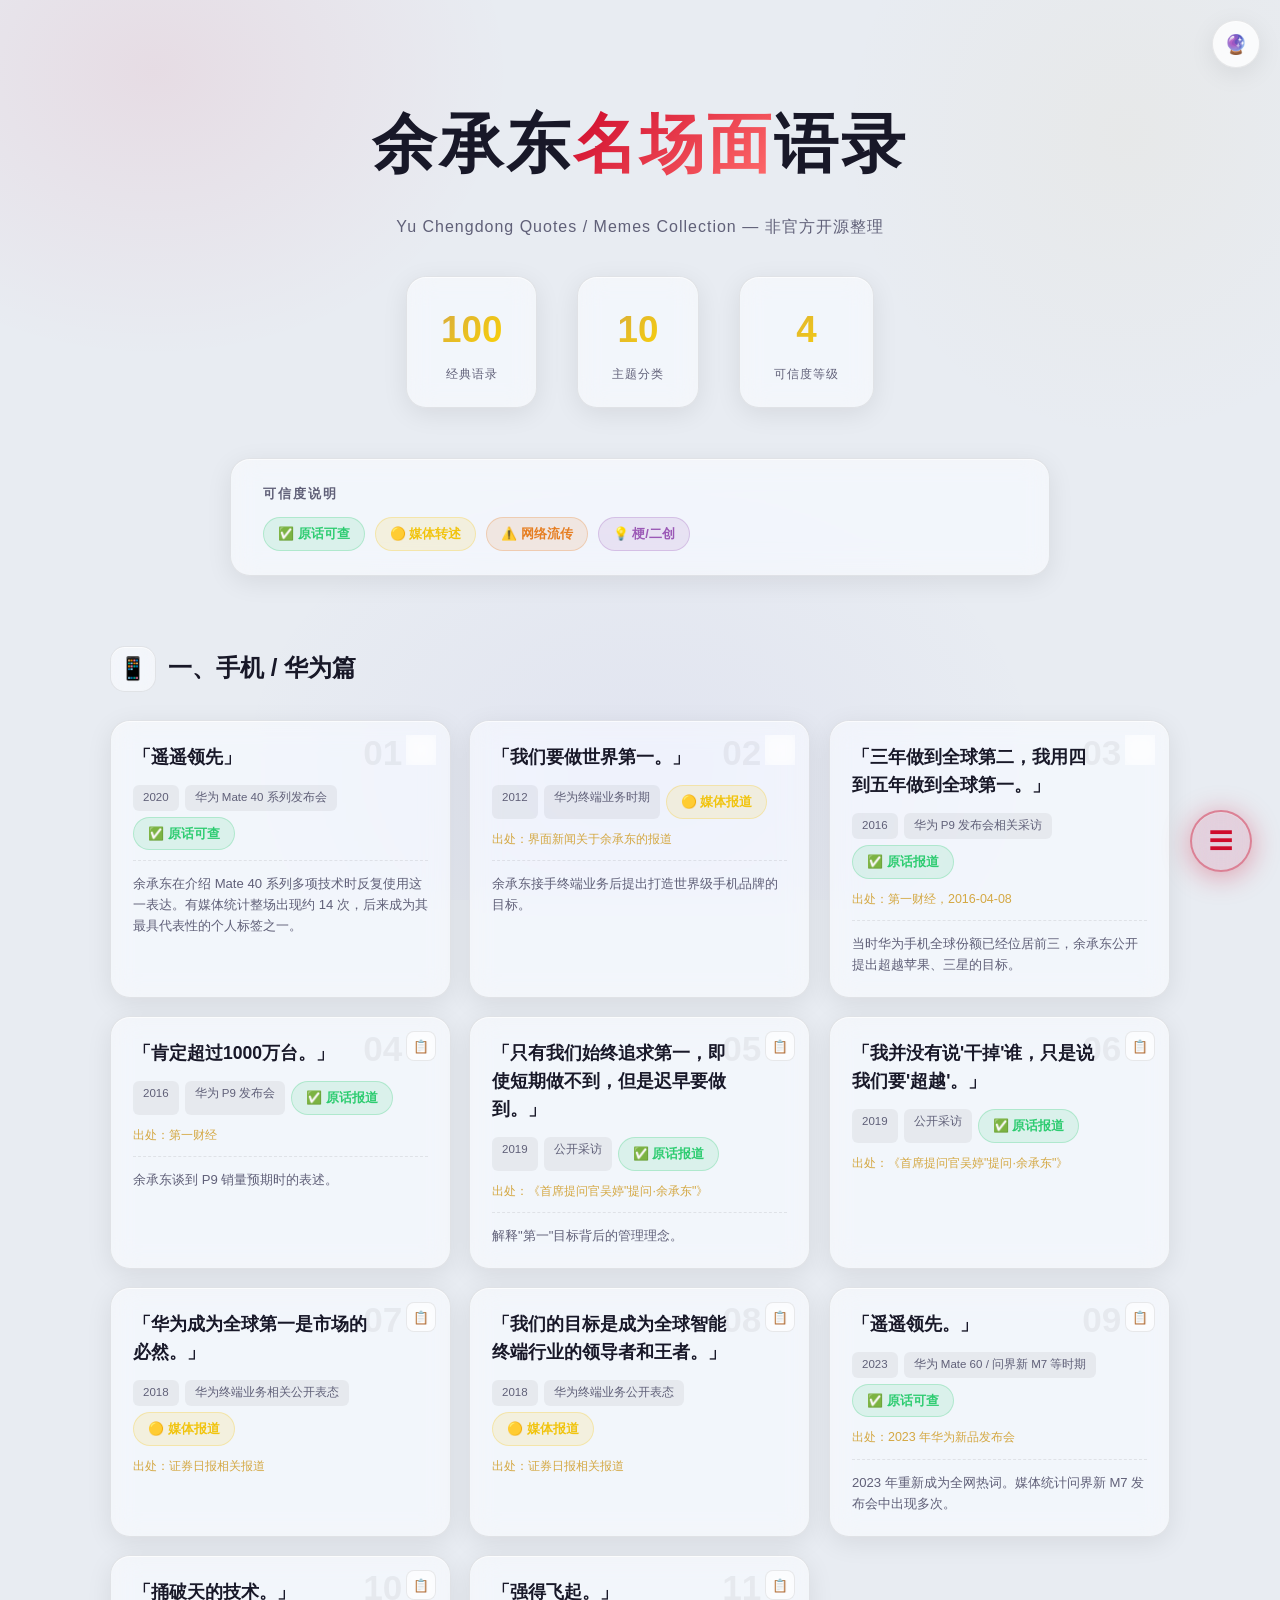
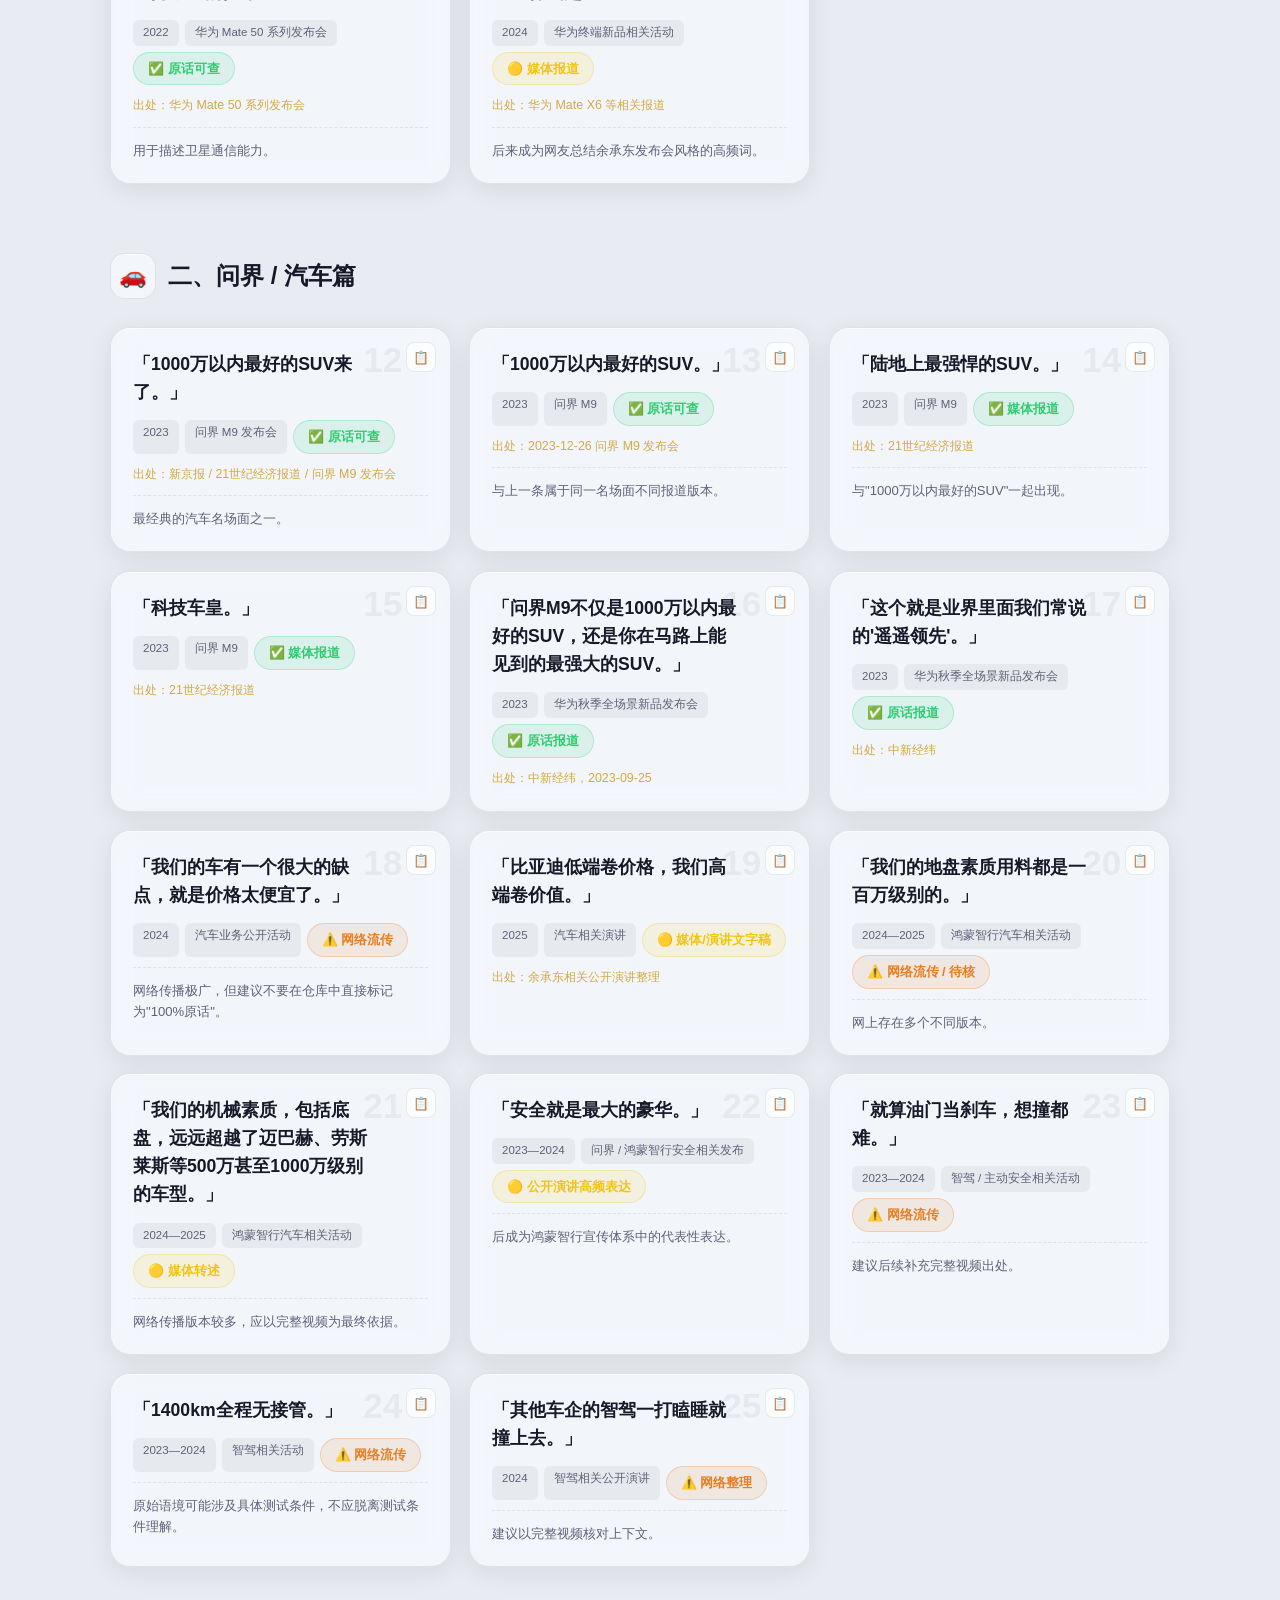
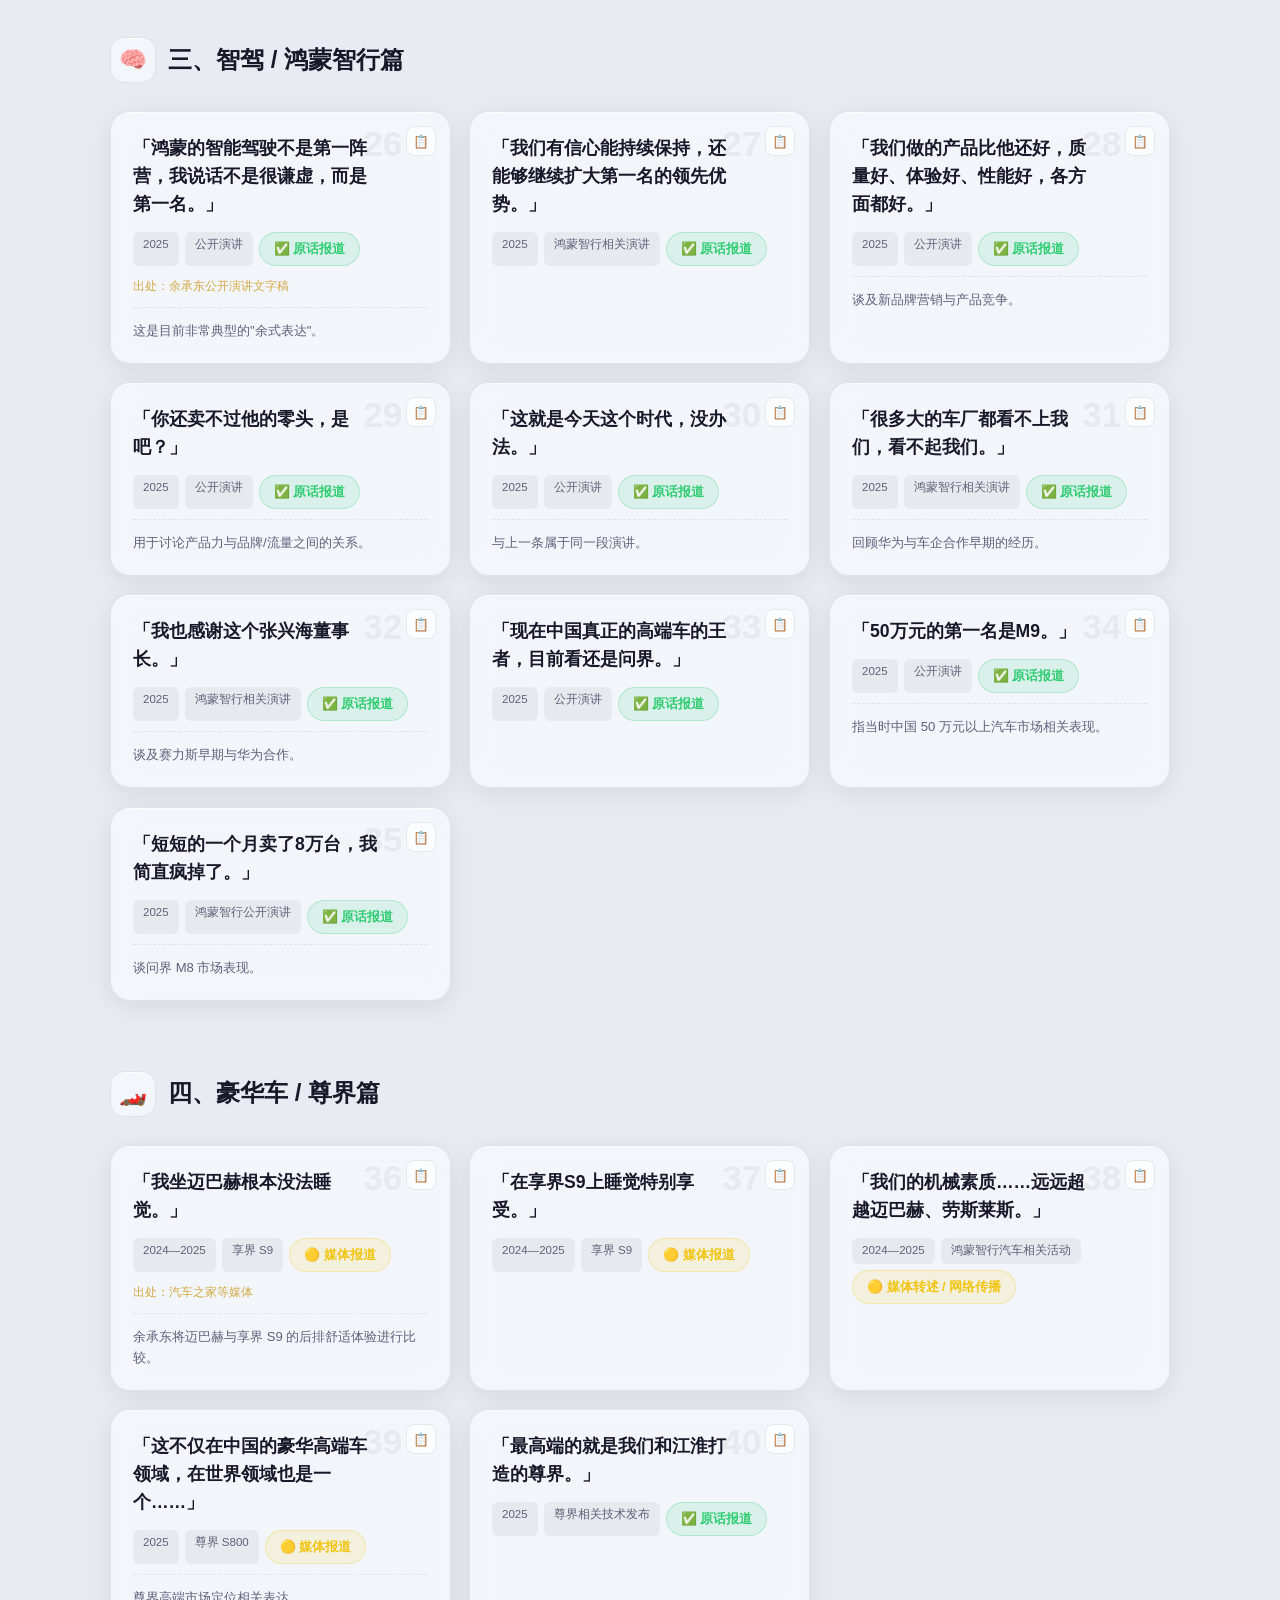
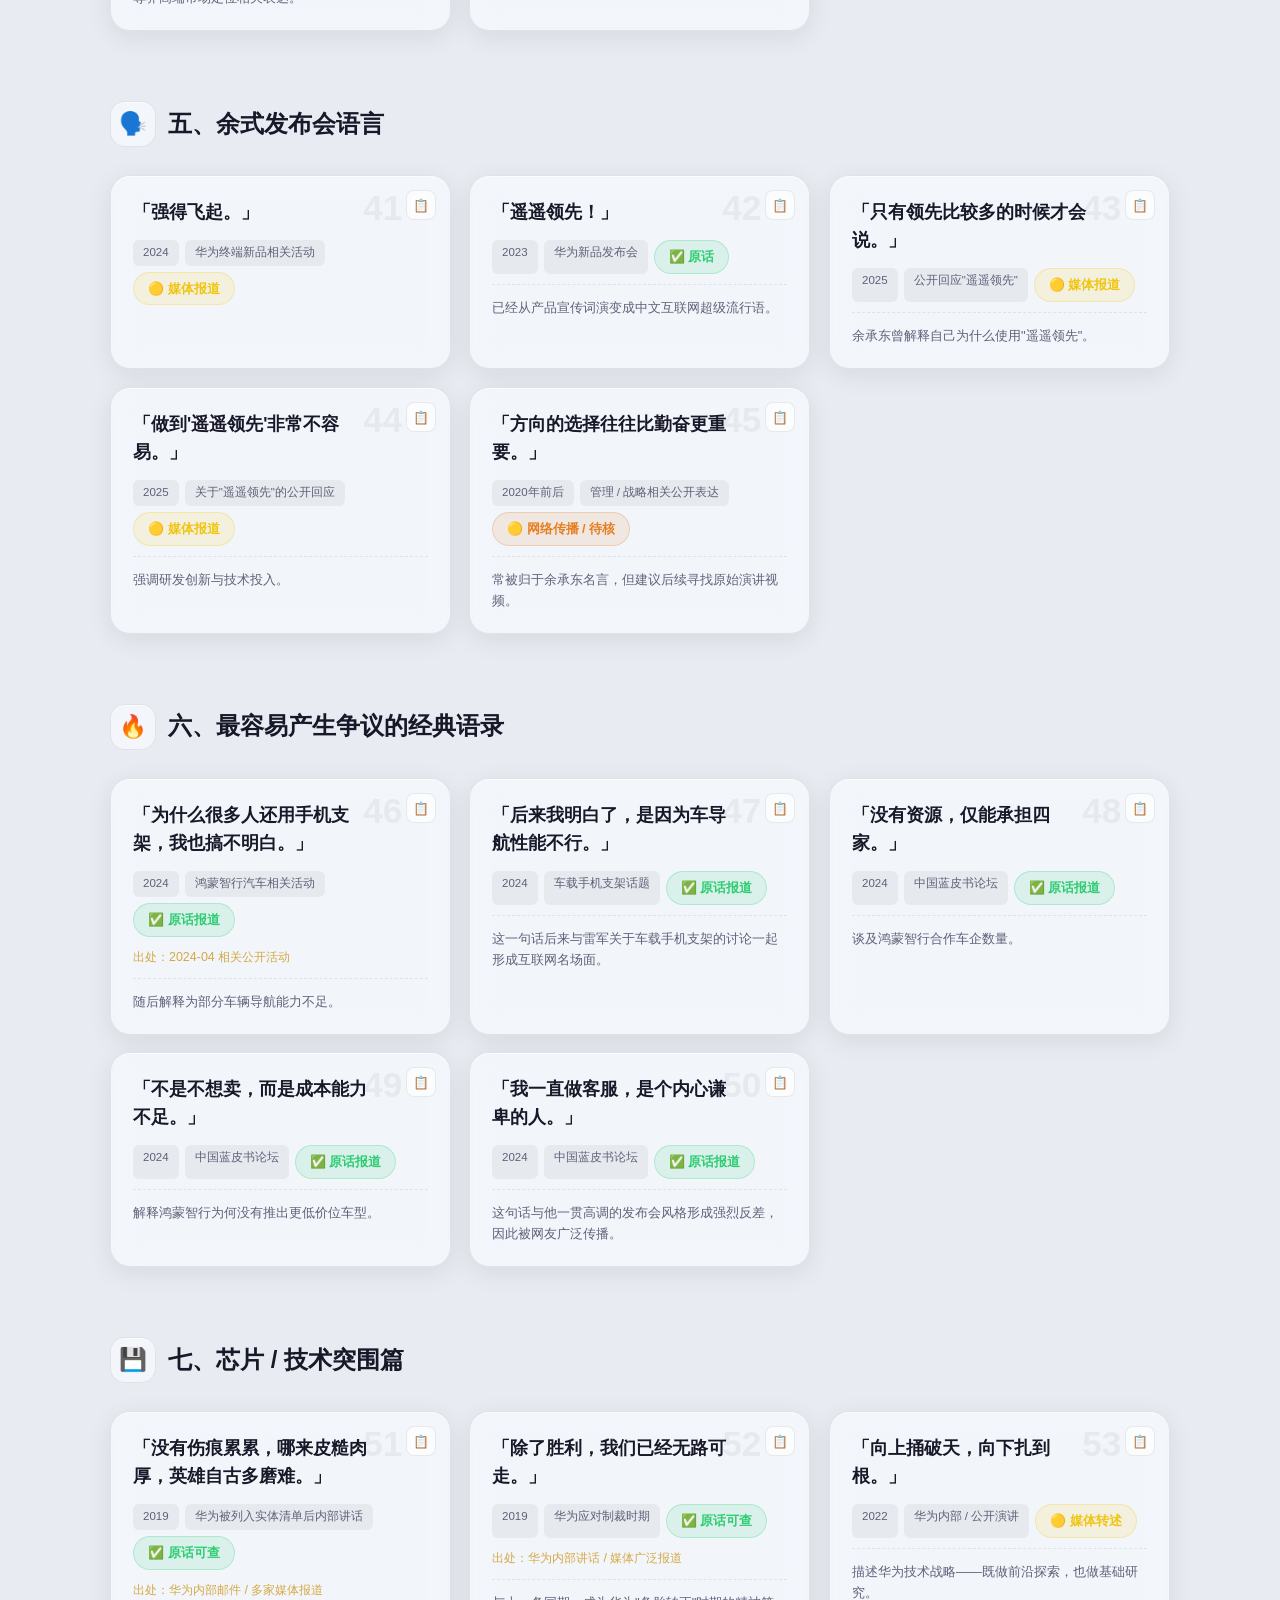
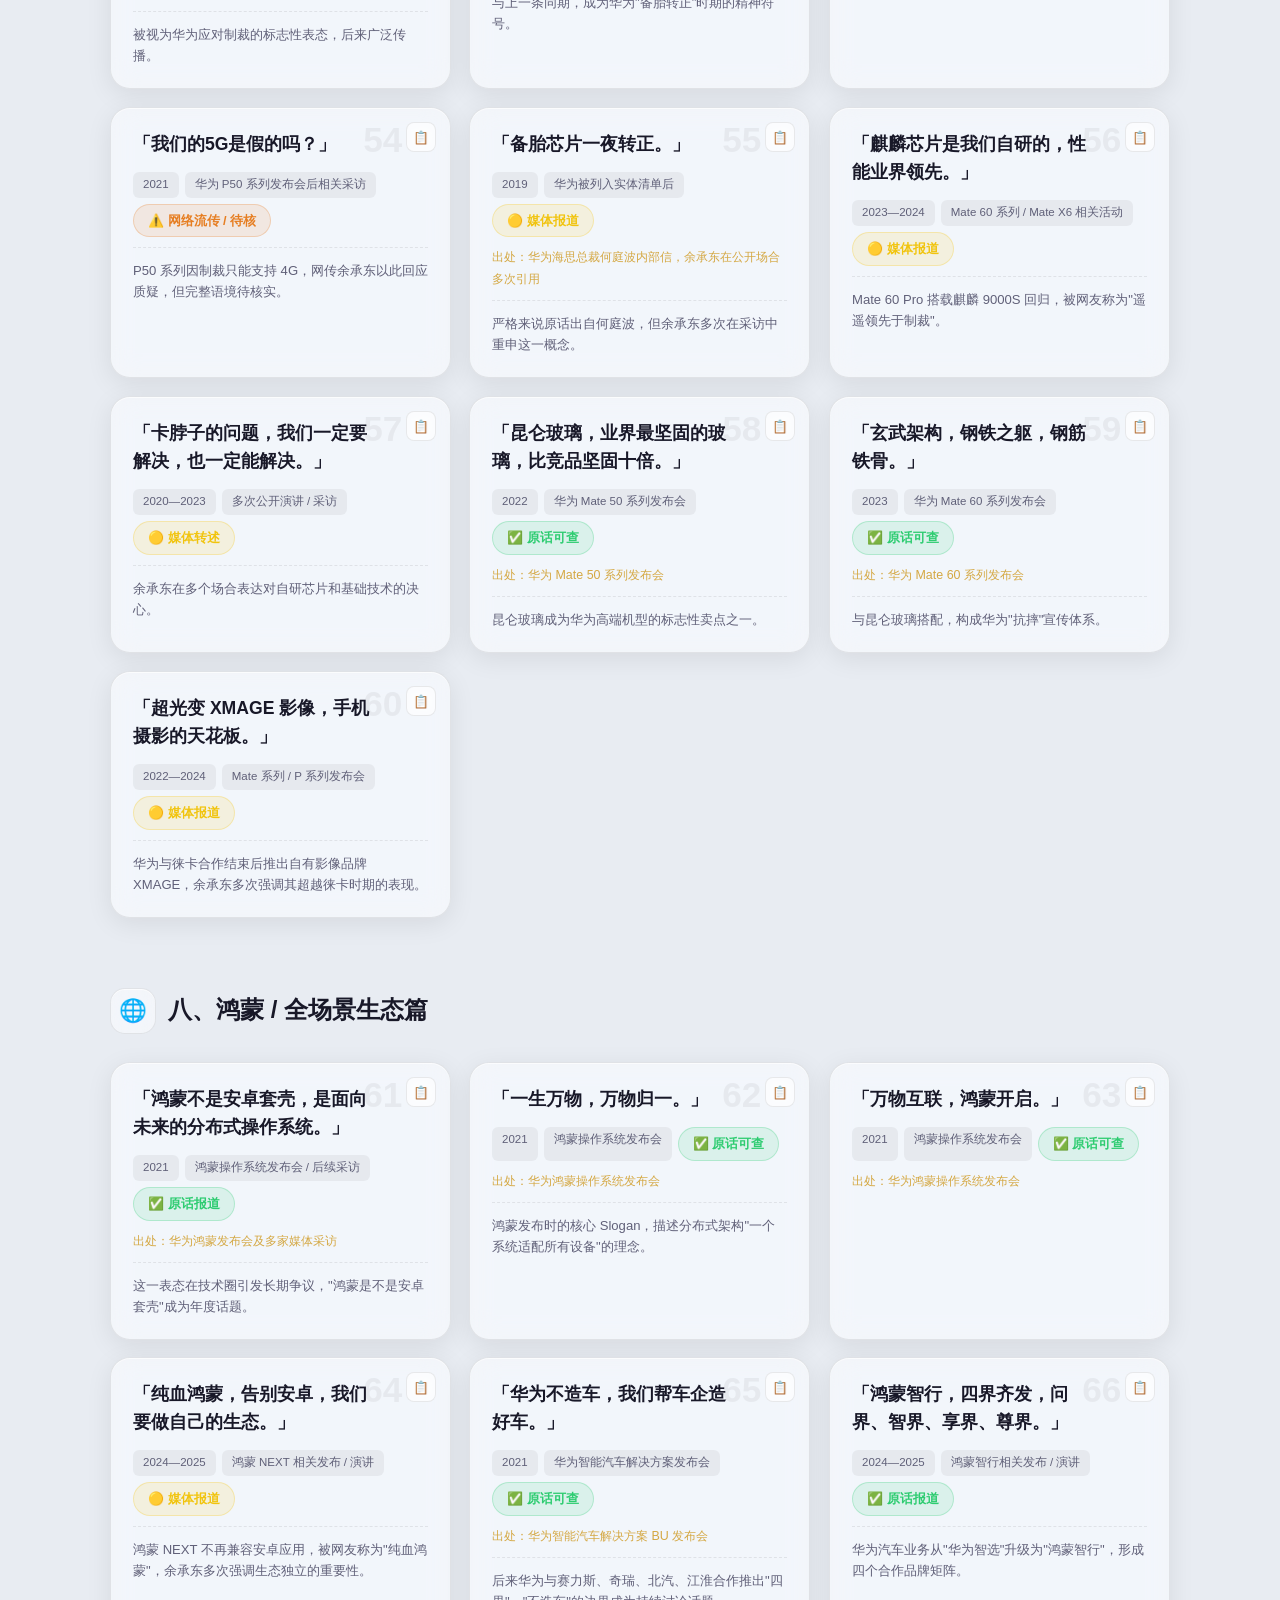
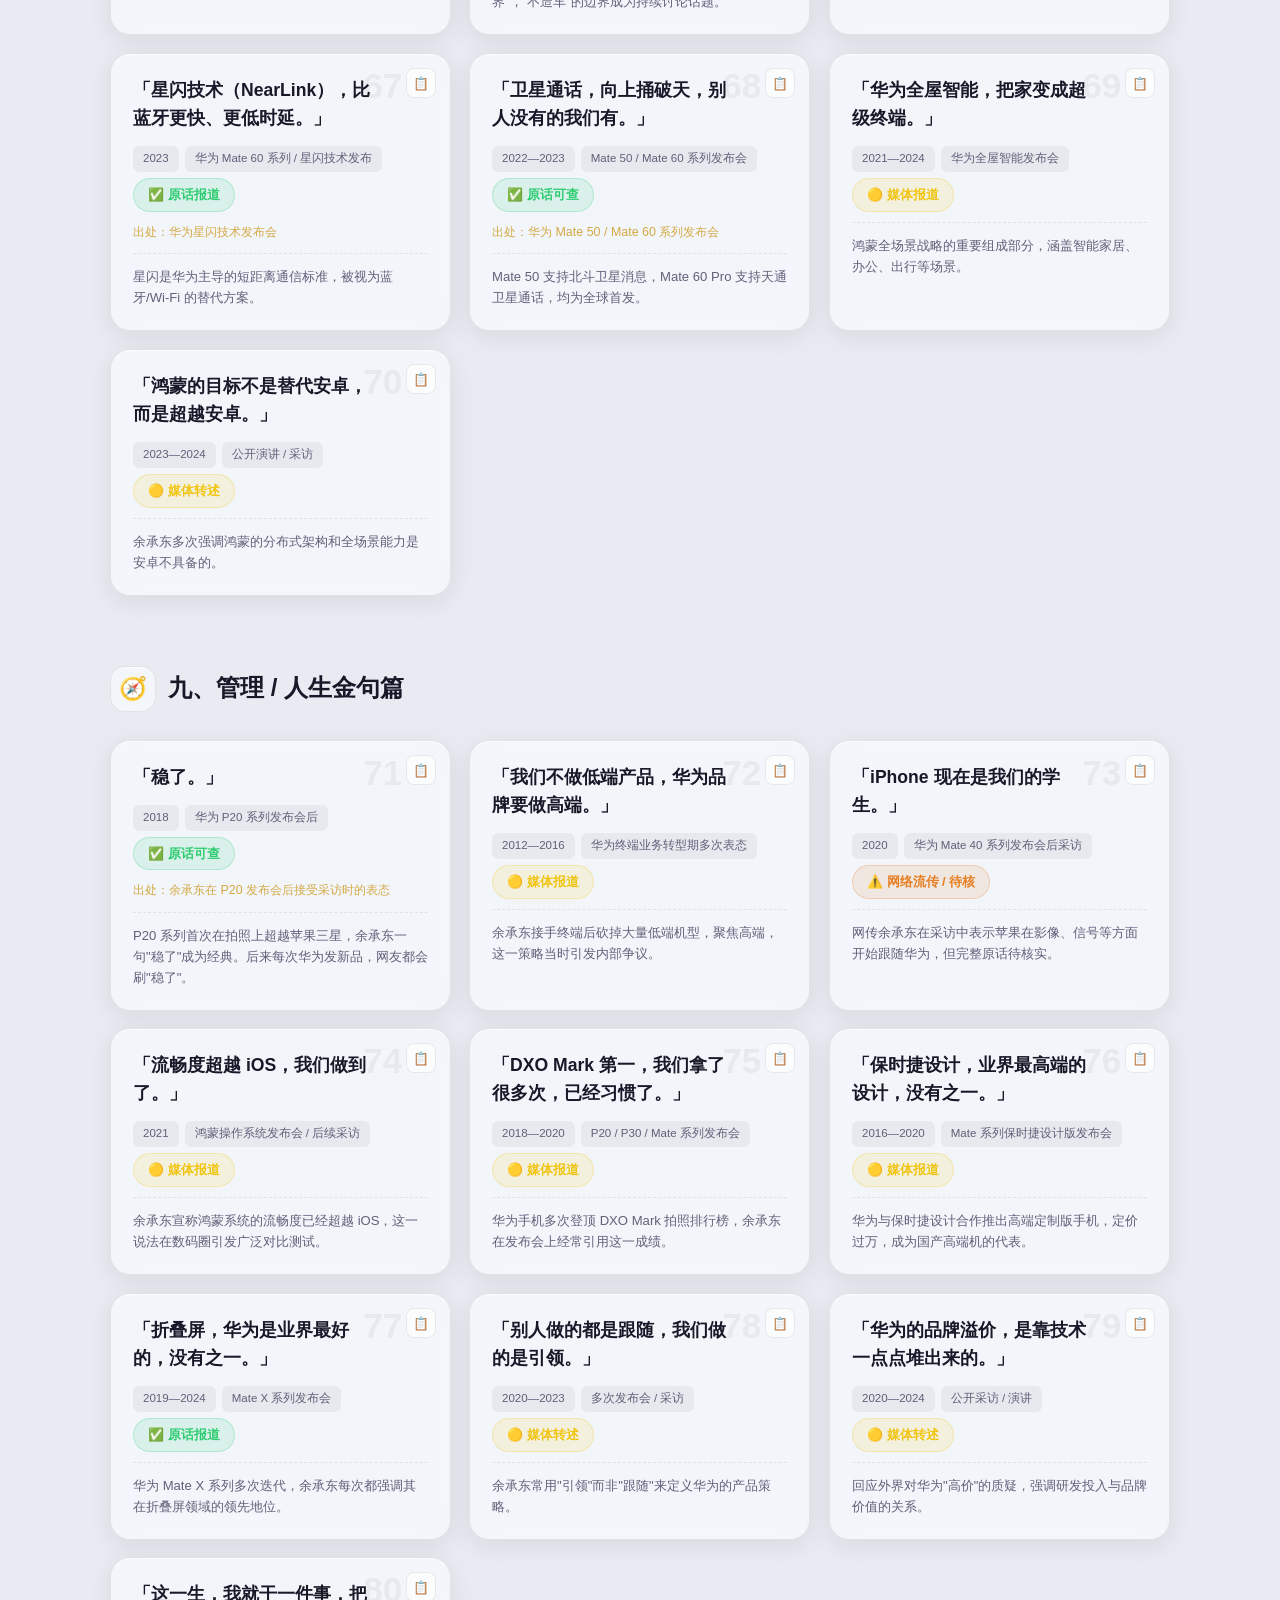
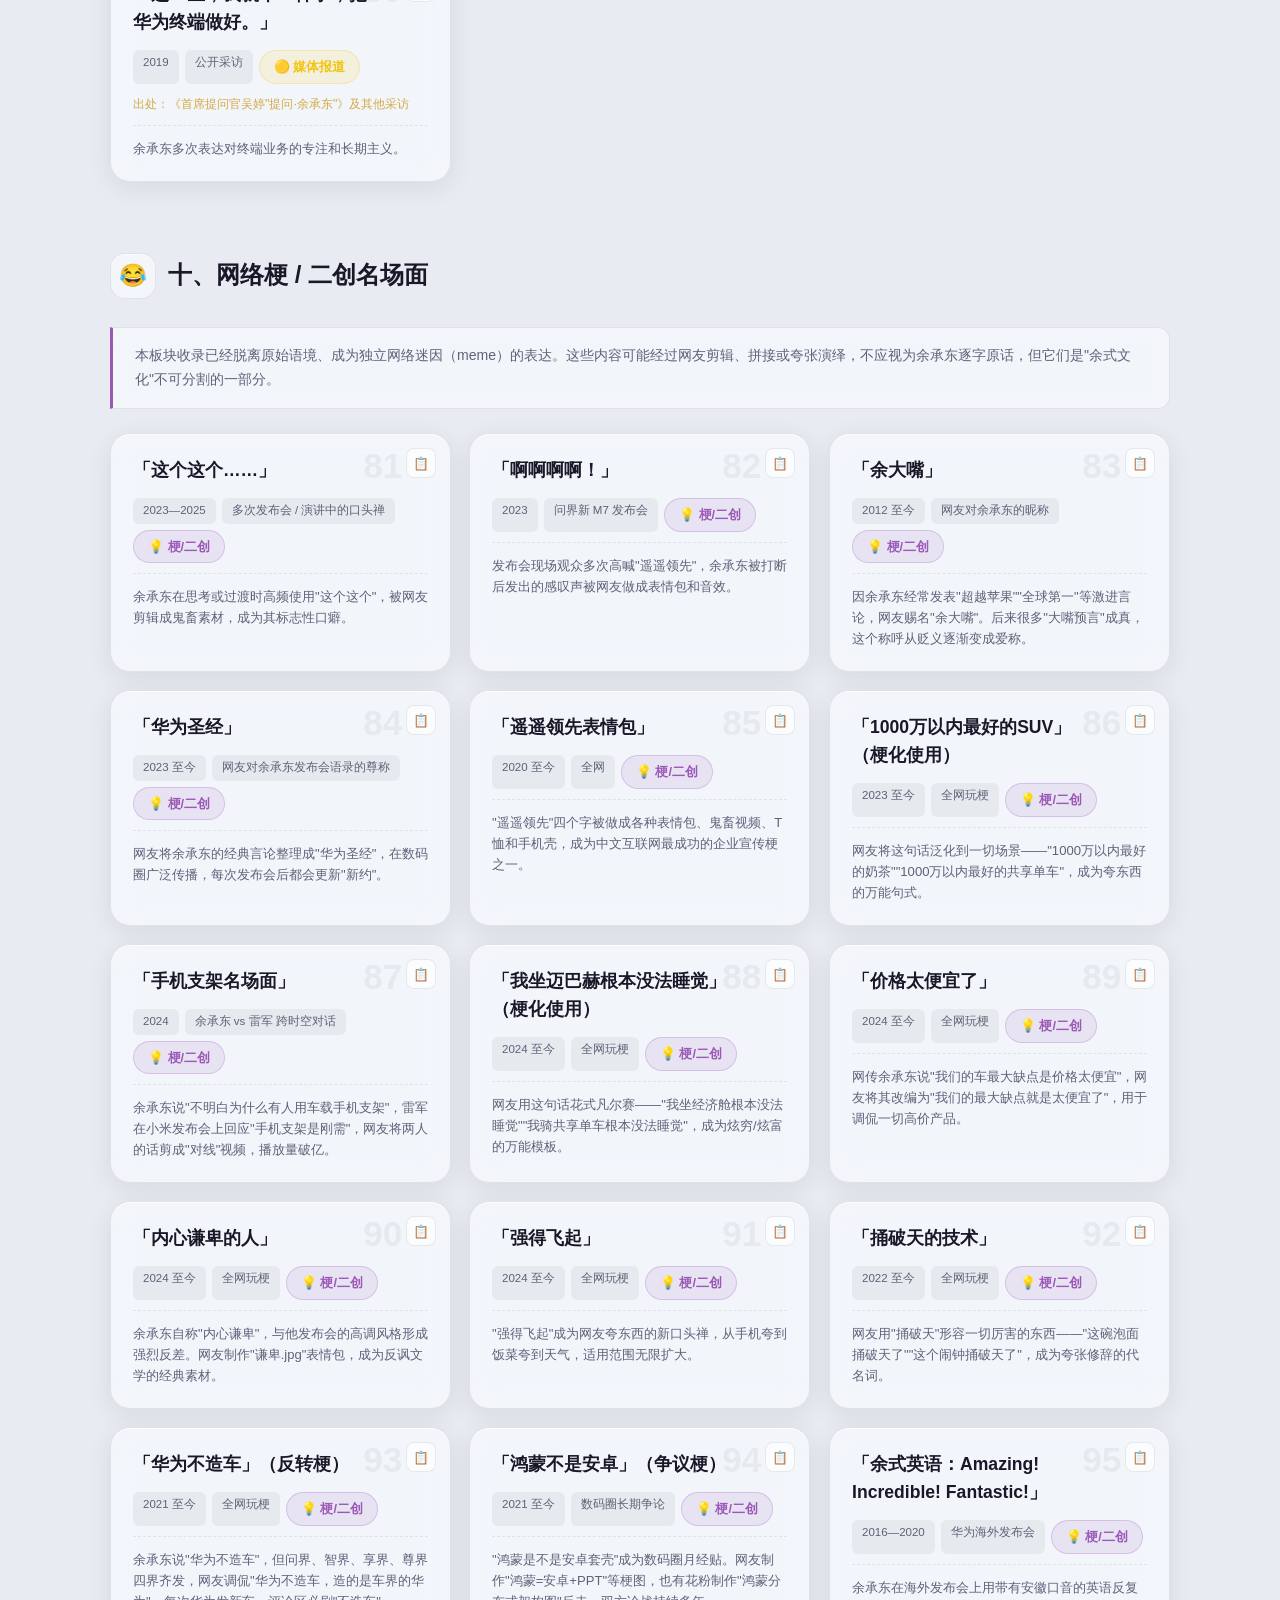
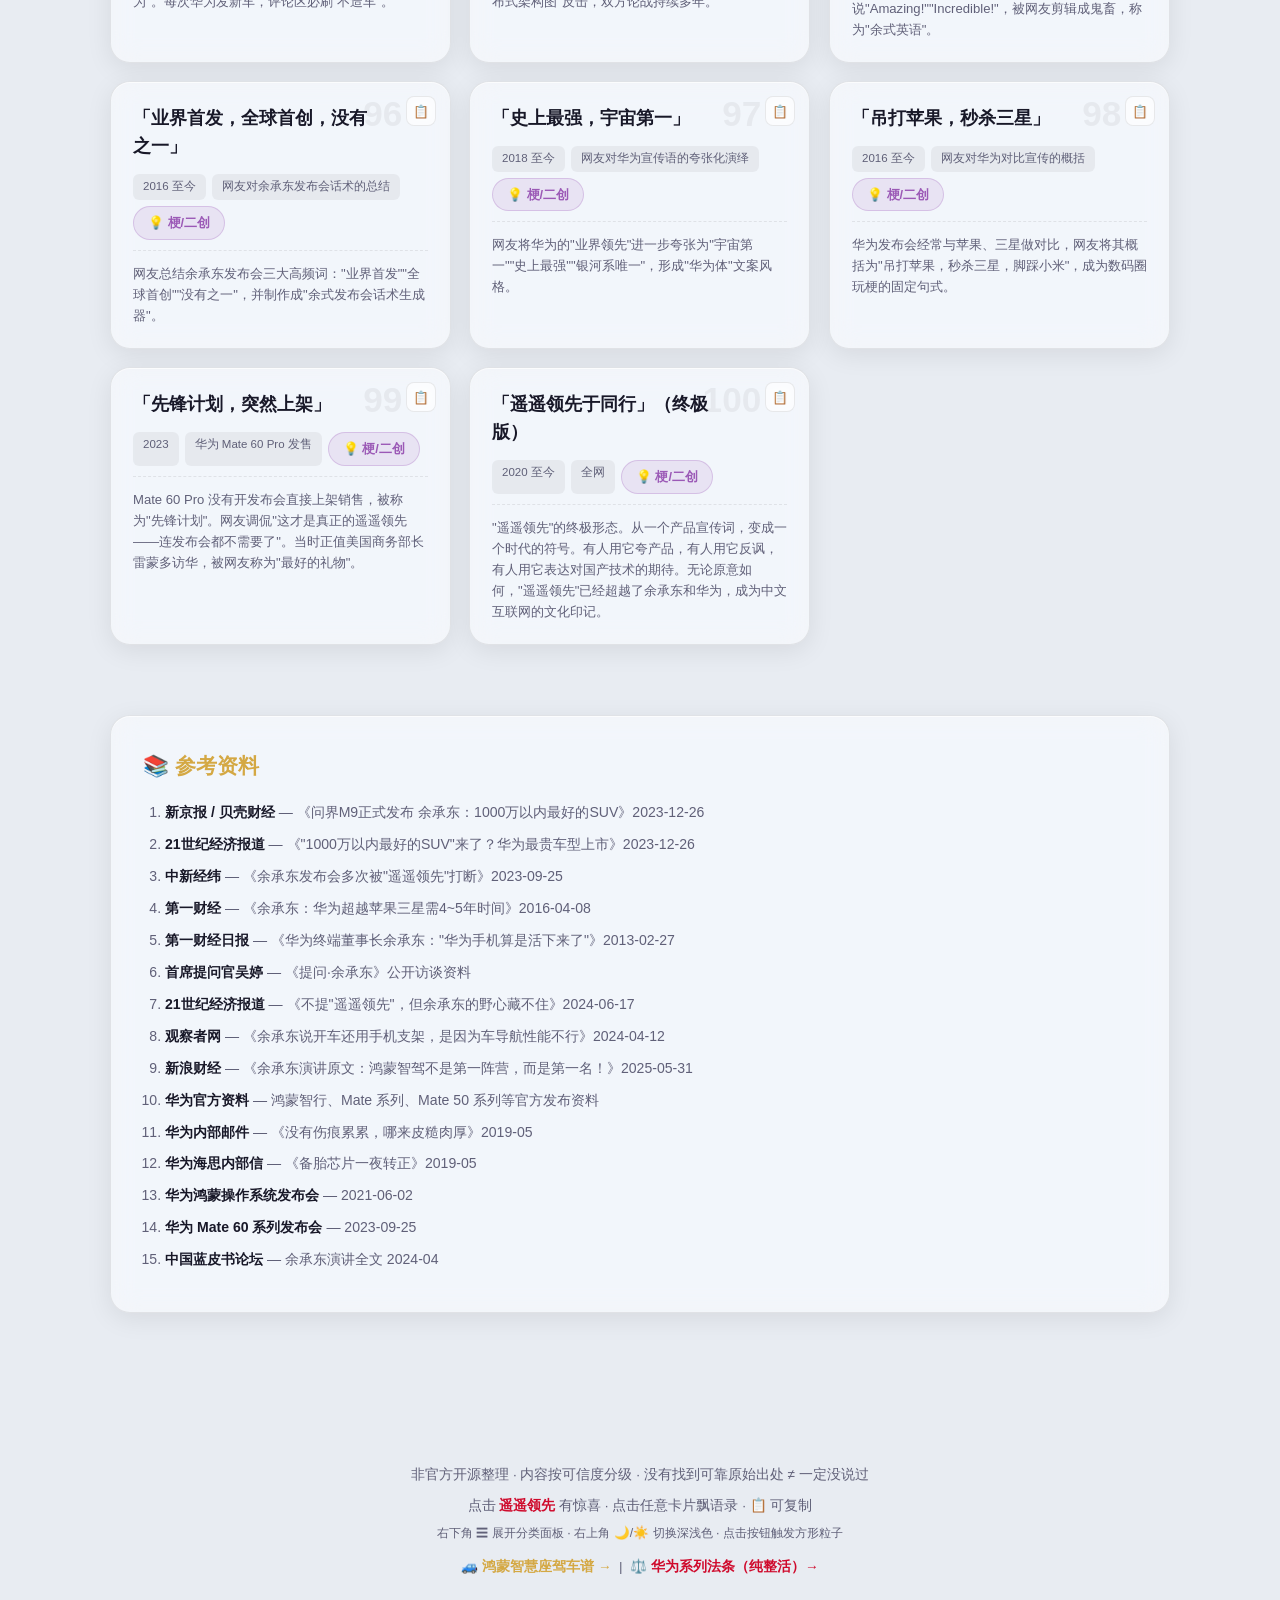
==== commit afdb2adc: "feat: add laws page entry in menu and footer" ====
--- a/index.html
+++ b/index.html
@@ -294,6 +294,7 @@
     <div class="fab-grid-item" data-target="sec9"><span class="emoji">🧭</span> 管理 / 金句</div>
     <div class="fab-grid-item full" data-target="sec10"><span class="emoji">😂</span> 网络梗 / 二创</div>
     <div class="fab-grid-item full" id="carNavBtn"><span class="emoji">🚙</span> 鸿蒙座驾车谱 →</div>
+    <div class="fab-grid-item full" id="lawNavBtn"><span class="emoji">⚖️</span> 华为系列法条（纯整活）→</div>
   </div>
 </div>
 <button class="fab-main" id="fabMain">☰</button>
@@ -492,7 +493,7 @@
   <p>非官方开源整理 · 内容按可信度分级 · 没有找到可靠原始出处 ≠ 一定没说过</p>
   <p style="margin-top:8px;">点击 <span class="yaoyao" id="yaoyaoBtn">遥遥领先</span> 有惊喜 · 点击任意卡片飘语录 · 📋 可复制</p>
   <p style="margin-top:6px;font-size:0.78rem;">右下角 ☰ 展开分类面板 · 右上角 🌙/☀️ 切换深浅色 · 点击按钮触发方形粒子</p>
-  <p style="margin-top:10px;"><a class="car-link" href="cars.html">🚙 鸿蒙智慧座驾车谱 →</a></p>
+  <p style="margin-top:10px;"><a class="car-link" href="cars.html">🚙 鸿蒙智慧座驾车谱 →</a> &nbsp;|&nbsp; <a class="car-link" href="laws.html" style="color:var(--accent);">⚖️ 华为系列法条（纯整活）→</a></p>
 </footer>
 <script>
 const themeToggle = document.getElementById('themeToggle');
@@ -537,6 +538,7 @@
   item.addEventListener('click', (e) => {
     spawnMonet(e.clientX, e.clientY, e.currentTarget, 14);
     if (item.id === 'carNavBtn') { window.location.href = 'cars.html'; return; }
+    if (item.id === 'lawNavBtn') { window.location.href = 'laws.html'; return; }
     const target = item.dataset.target;
     if (target === 'top') { window.scrollTo({ top: 0, behavior: 'smooth' }); }
     else { document.getElementById(target).scrollIntoView({ behavior: 'smooth' }); }
@@ -736,7 +738,7 @@
     ctx.translate(this.x, this.y);
     ctx.rotate(this.rotation);
     ctx.globalAlpha = alpha * 0.3;
-    ctx.fillStyle = `rgb(${this.r},${this.g},${this.b})`;
+    ctx.fillStyle = 'rgb(' + this.r + ',' + this.g + ',' + this.b + ')';
     ctx.fillRect(-s * 1.6, -s * 1.6, s * 3.2, s * 3.2);
     ctx.globalAlpha = alpha;
     ctx.fillRect(-s / 2, -s / 2, s, s);
@@ -788,4 +790,4 @@
 });
 </script>
 </body>
-</html>
+</html>
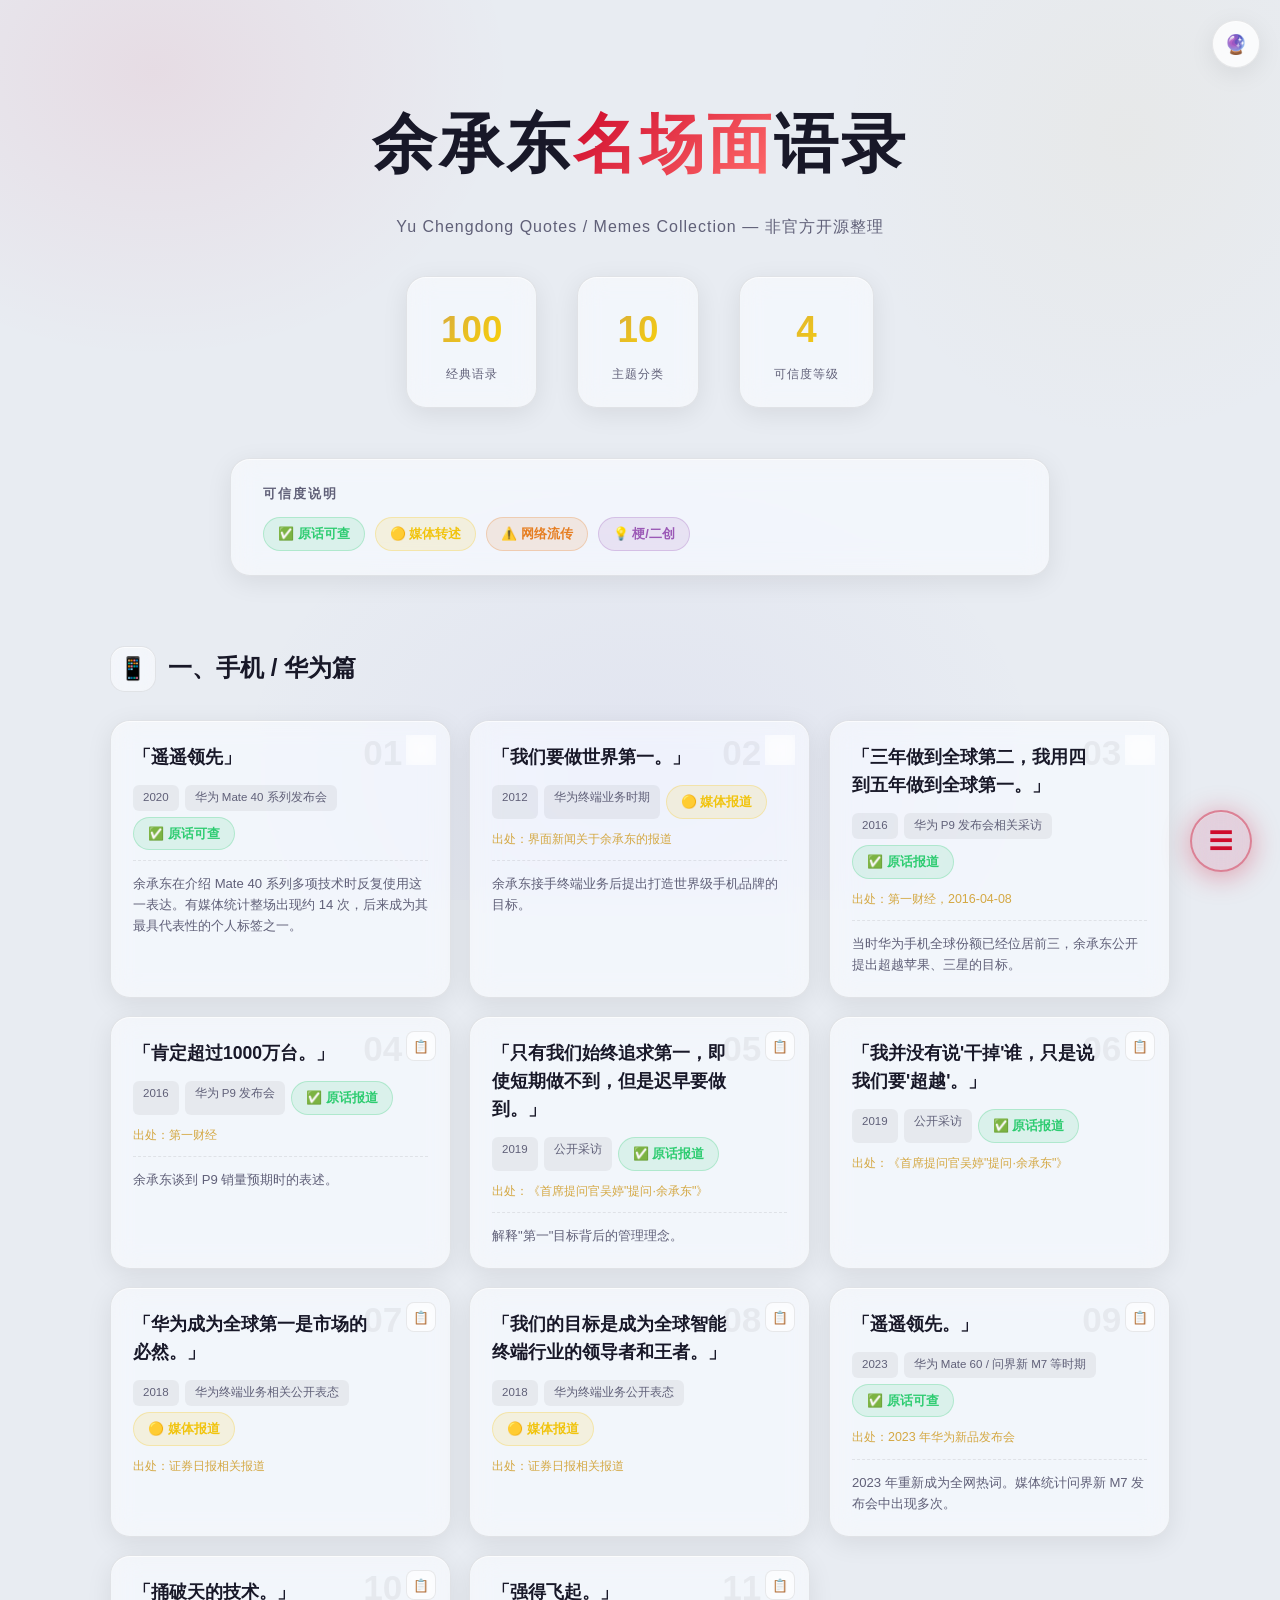
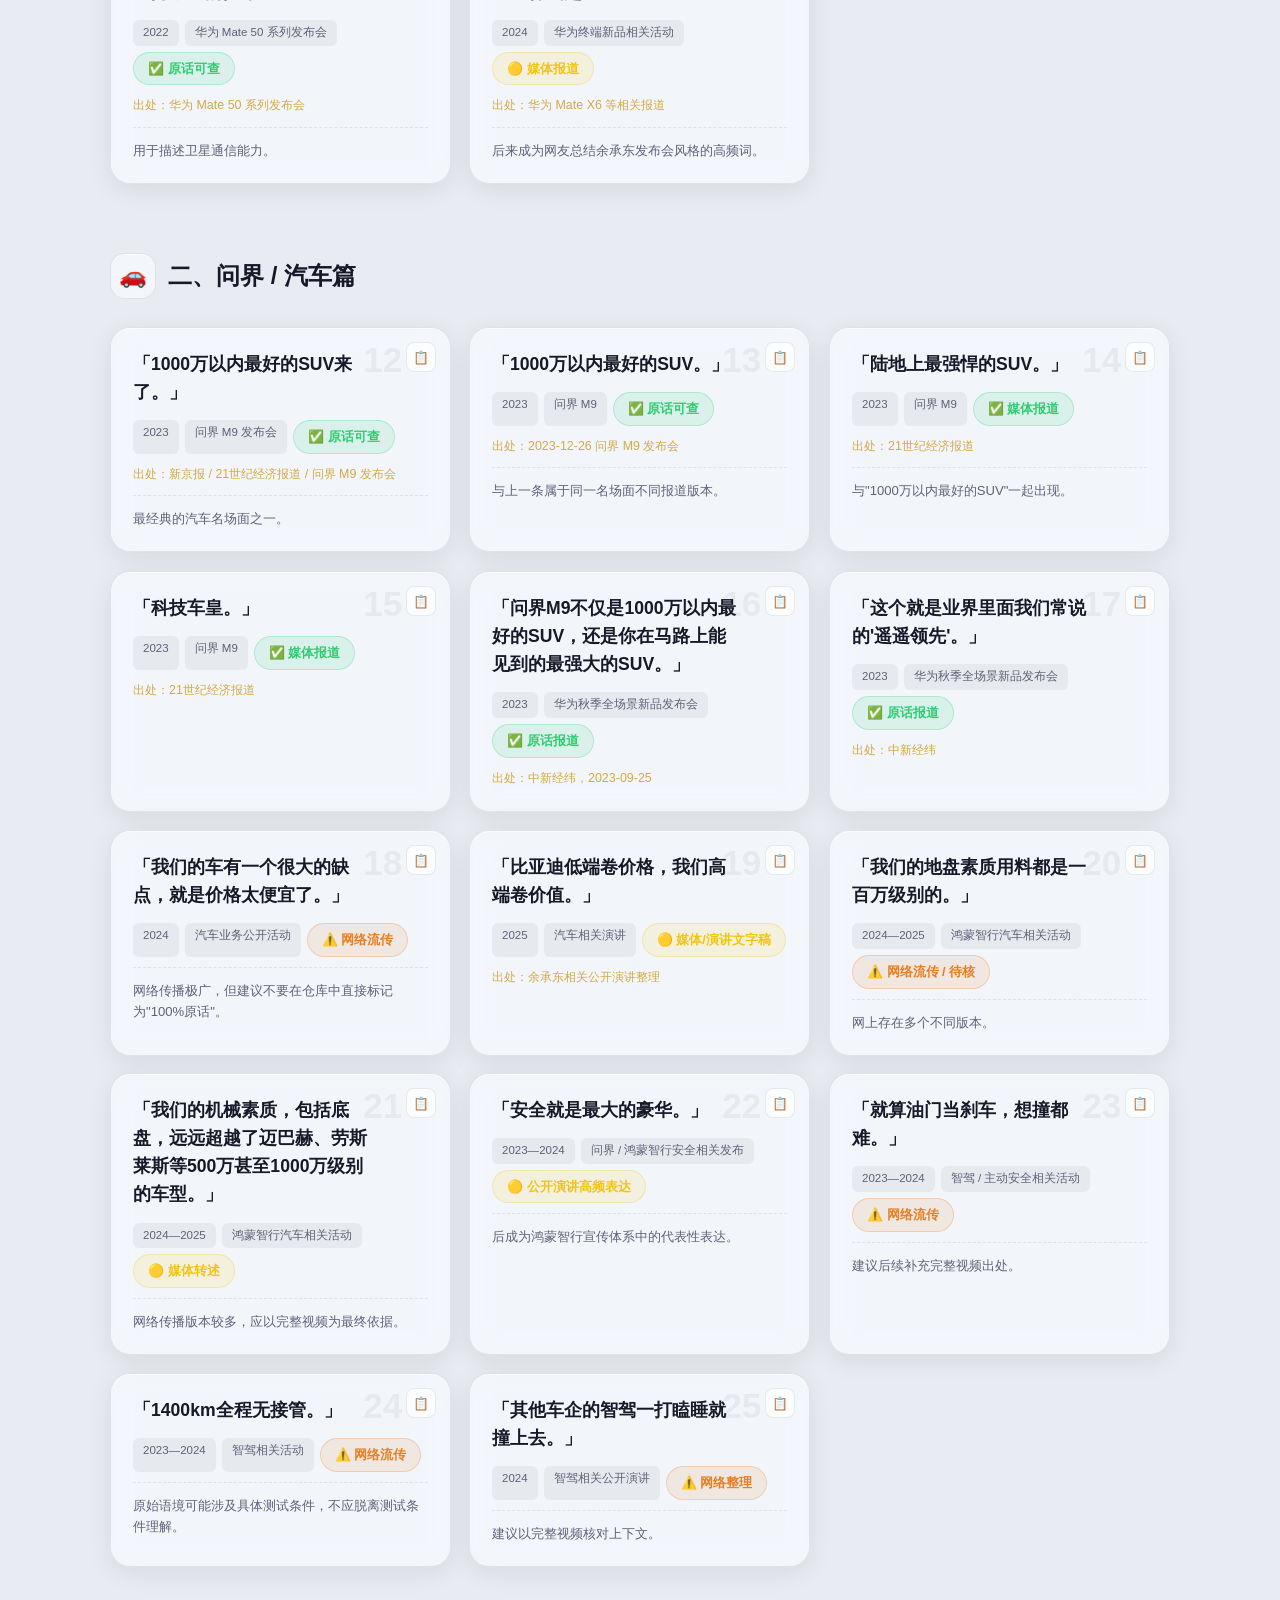
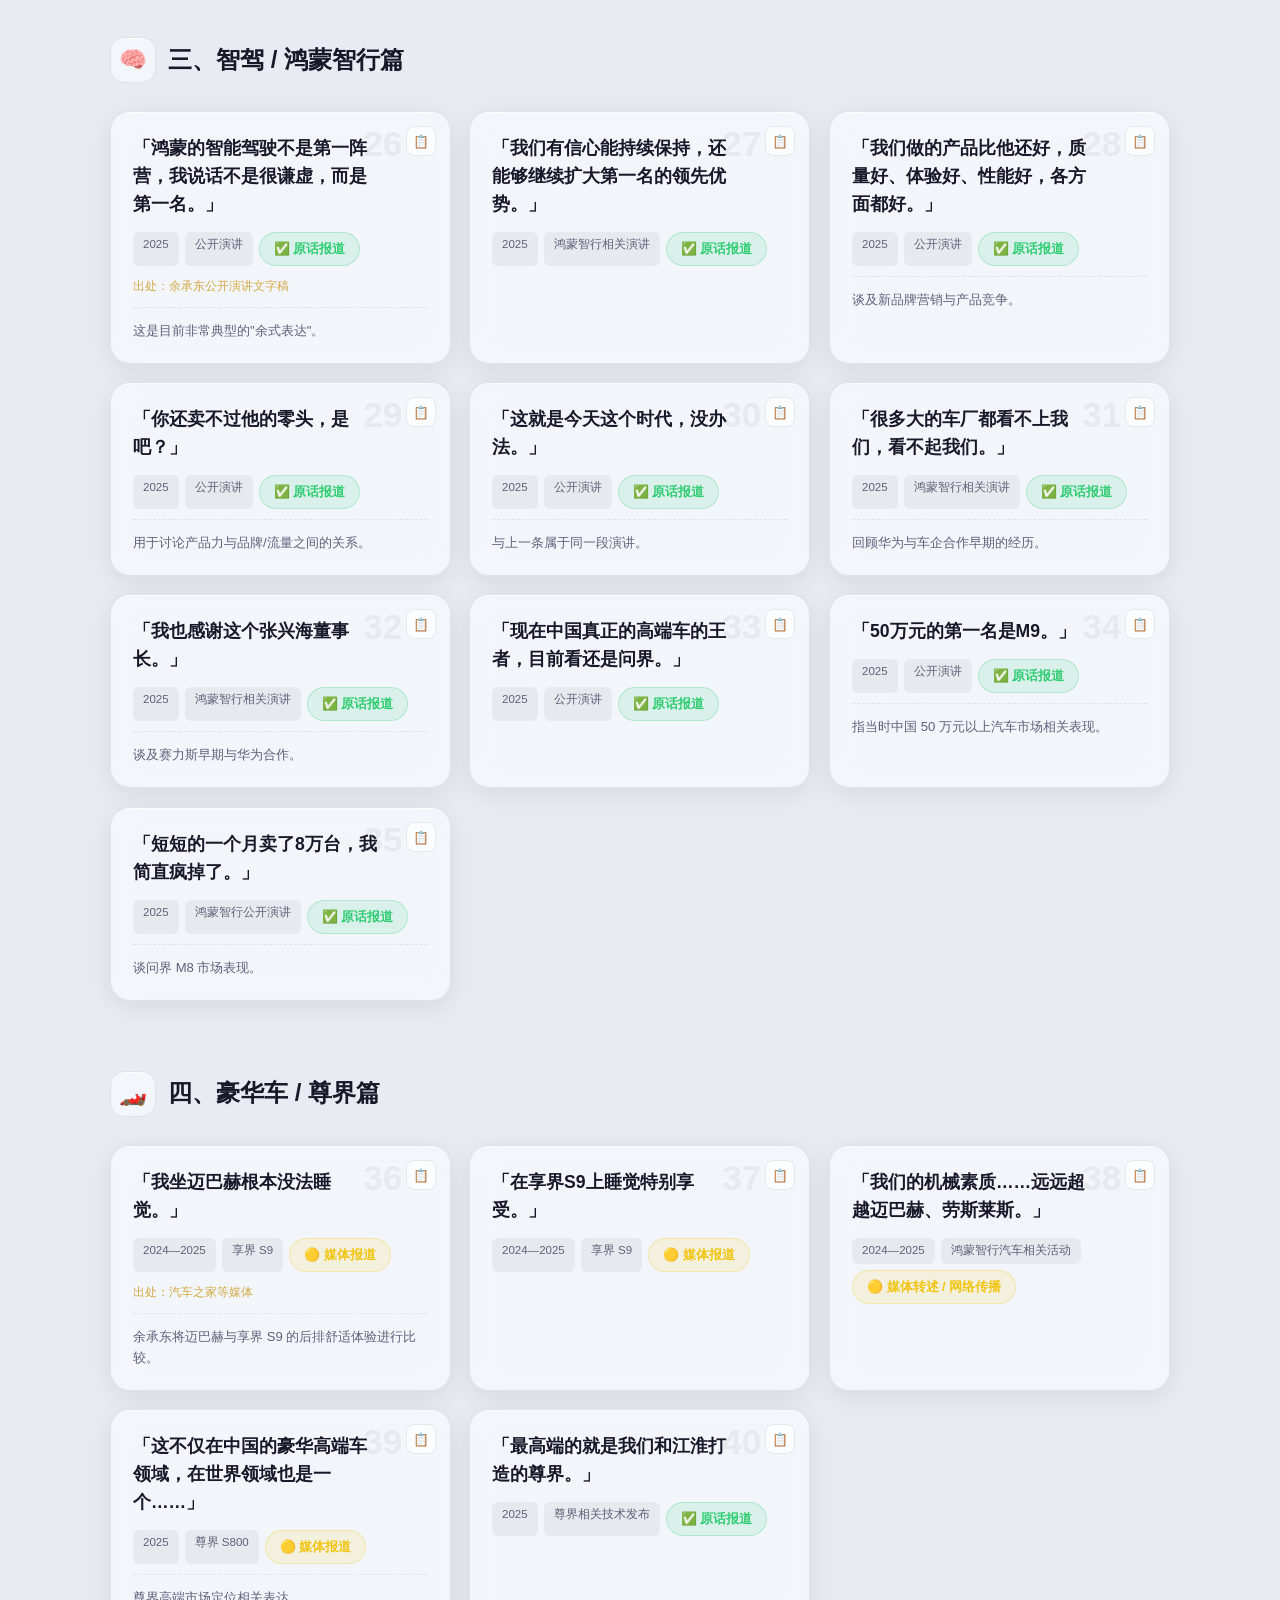
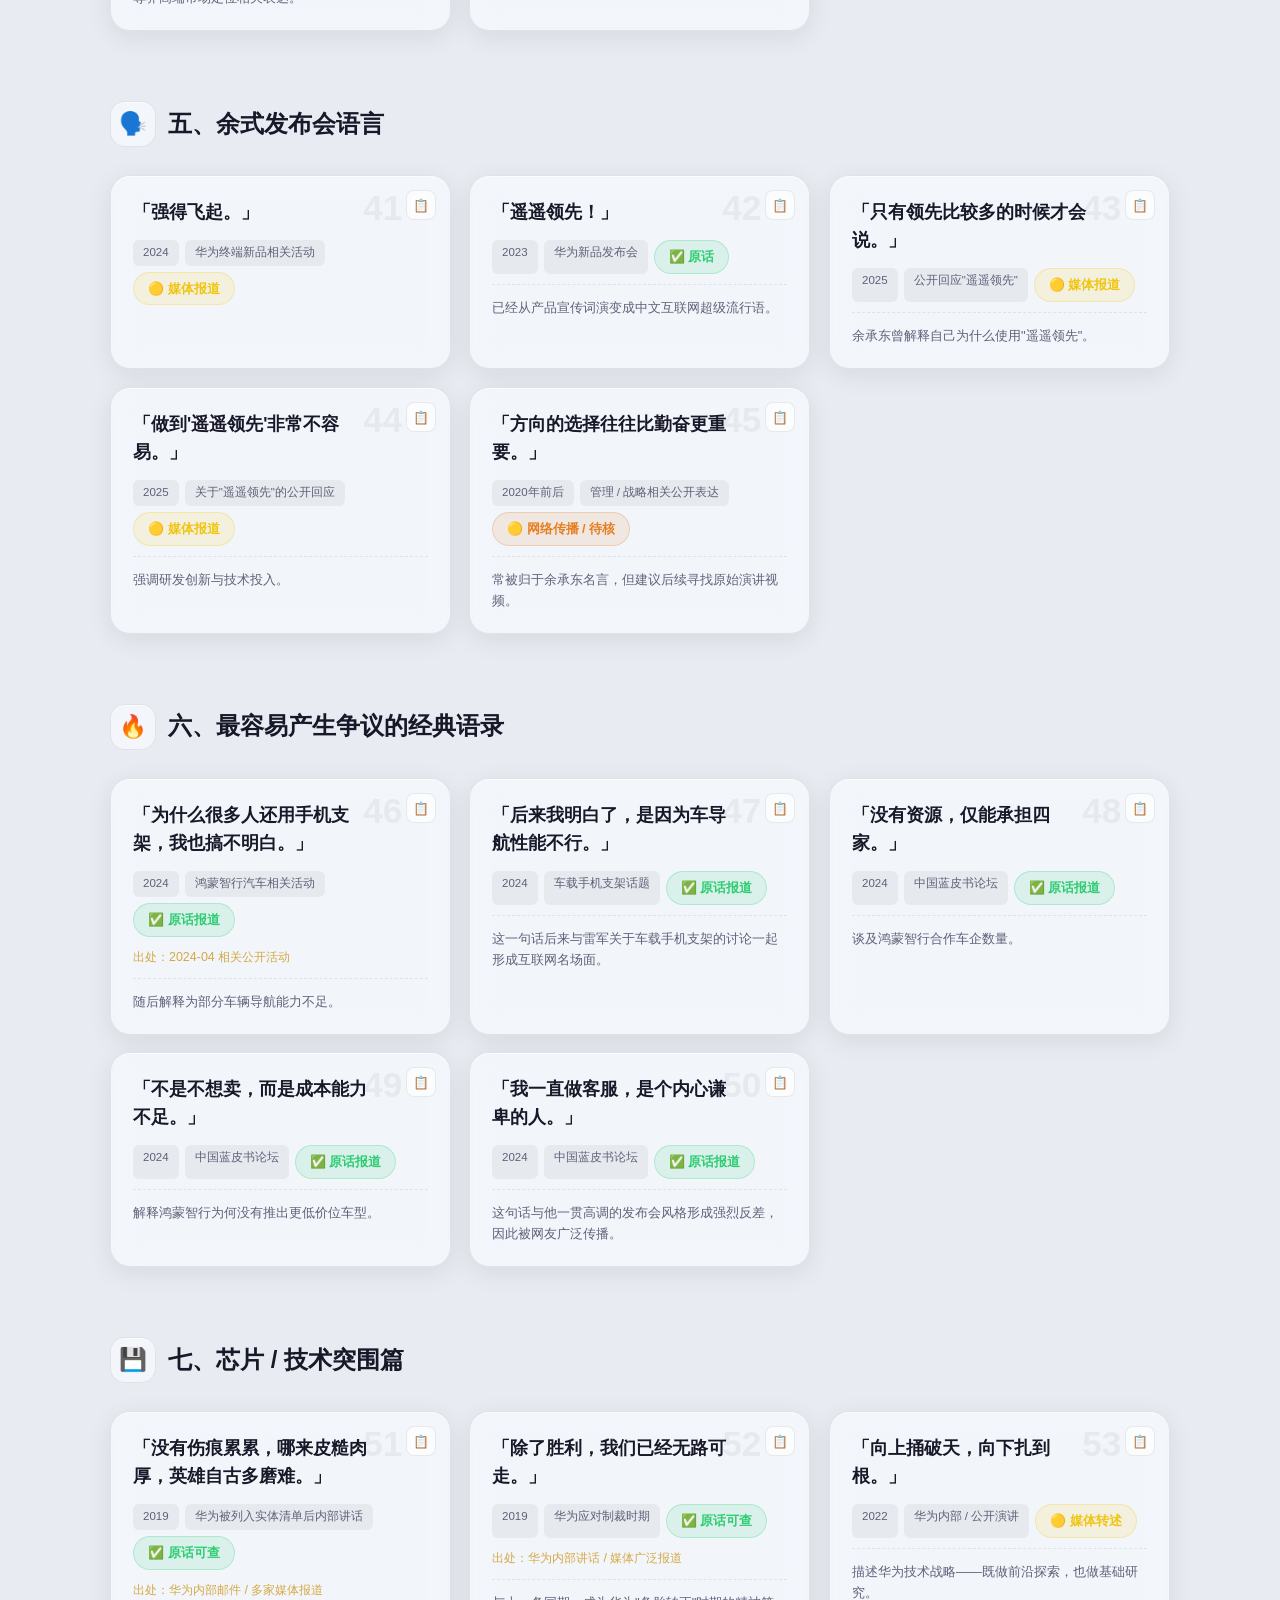
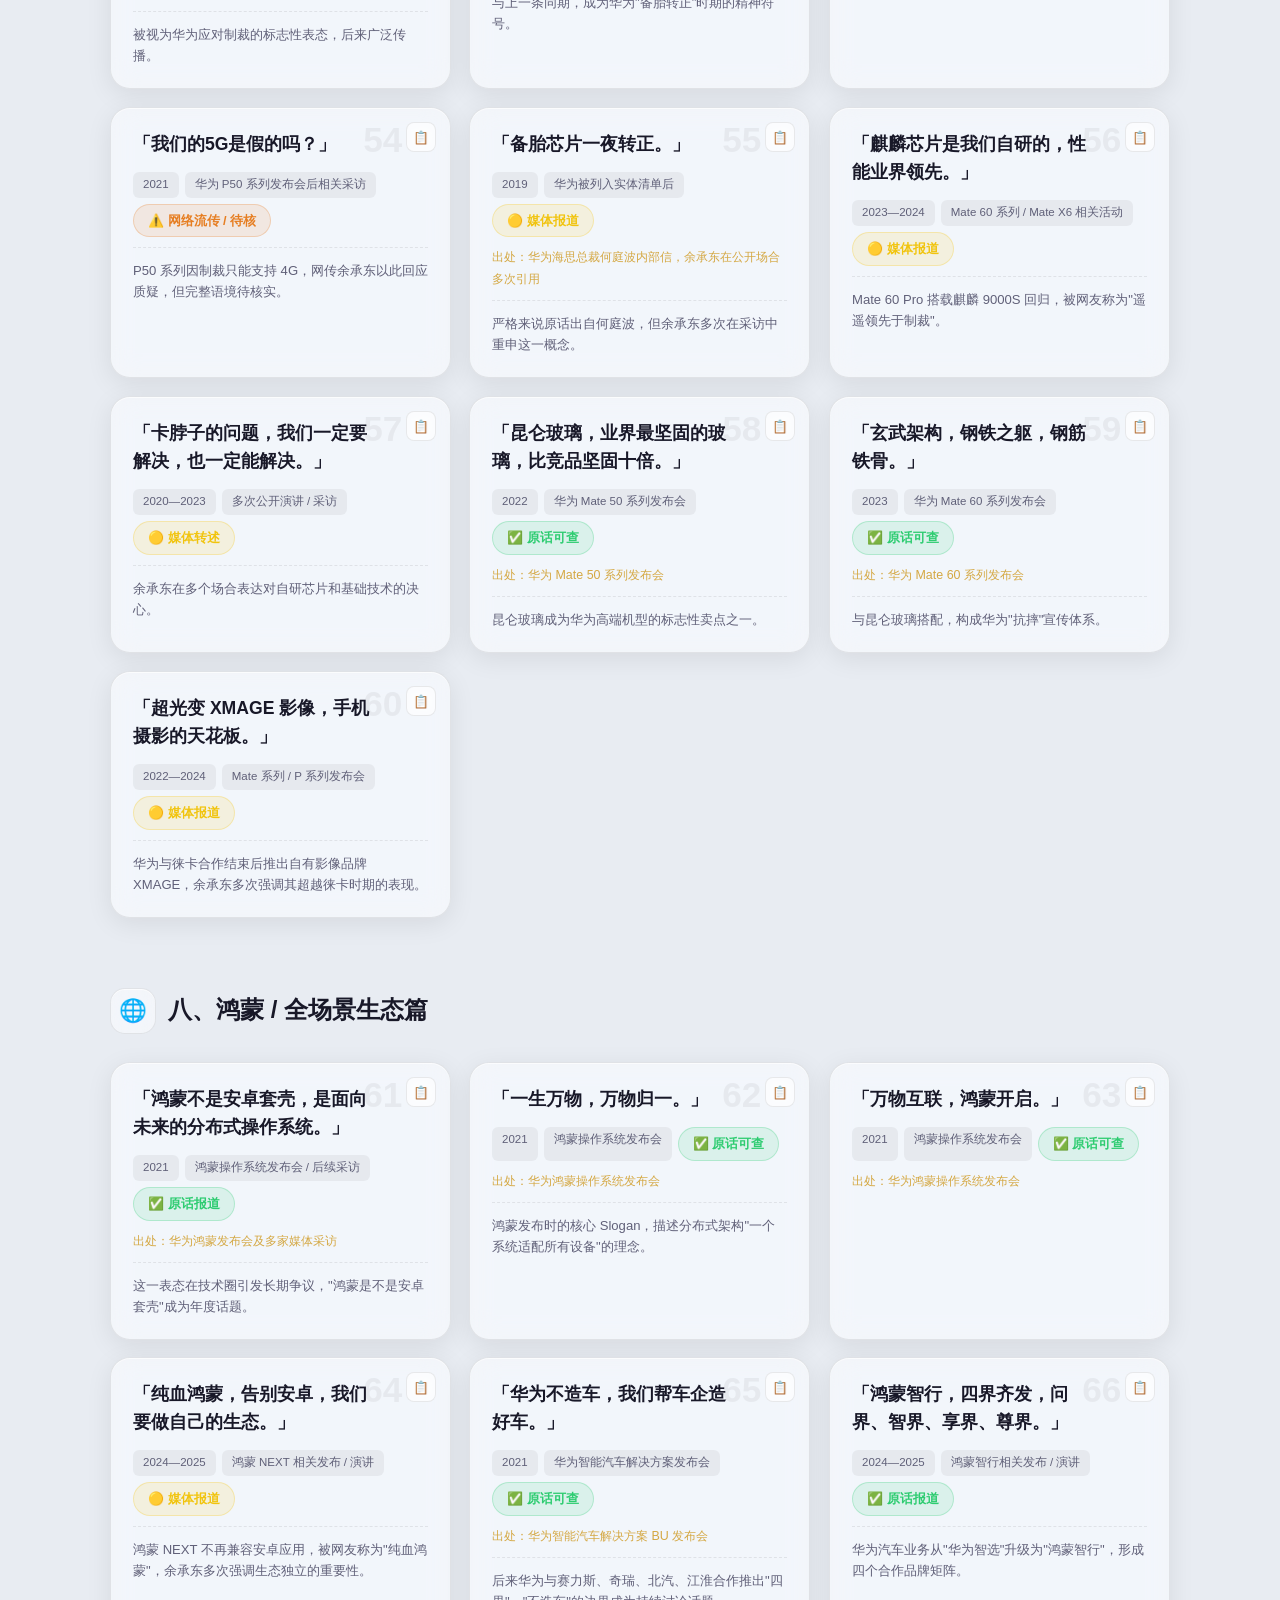
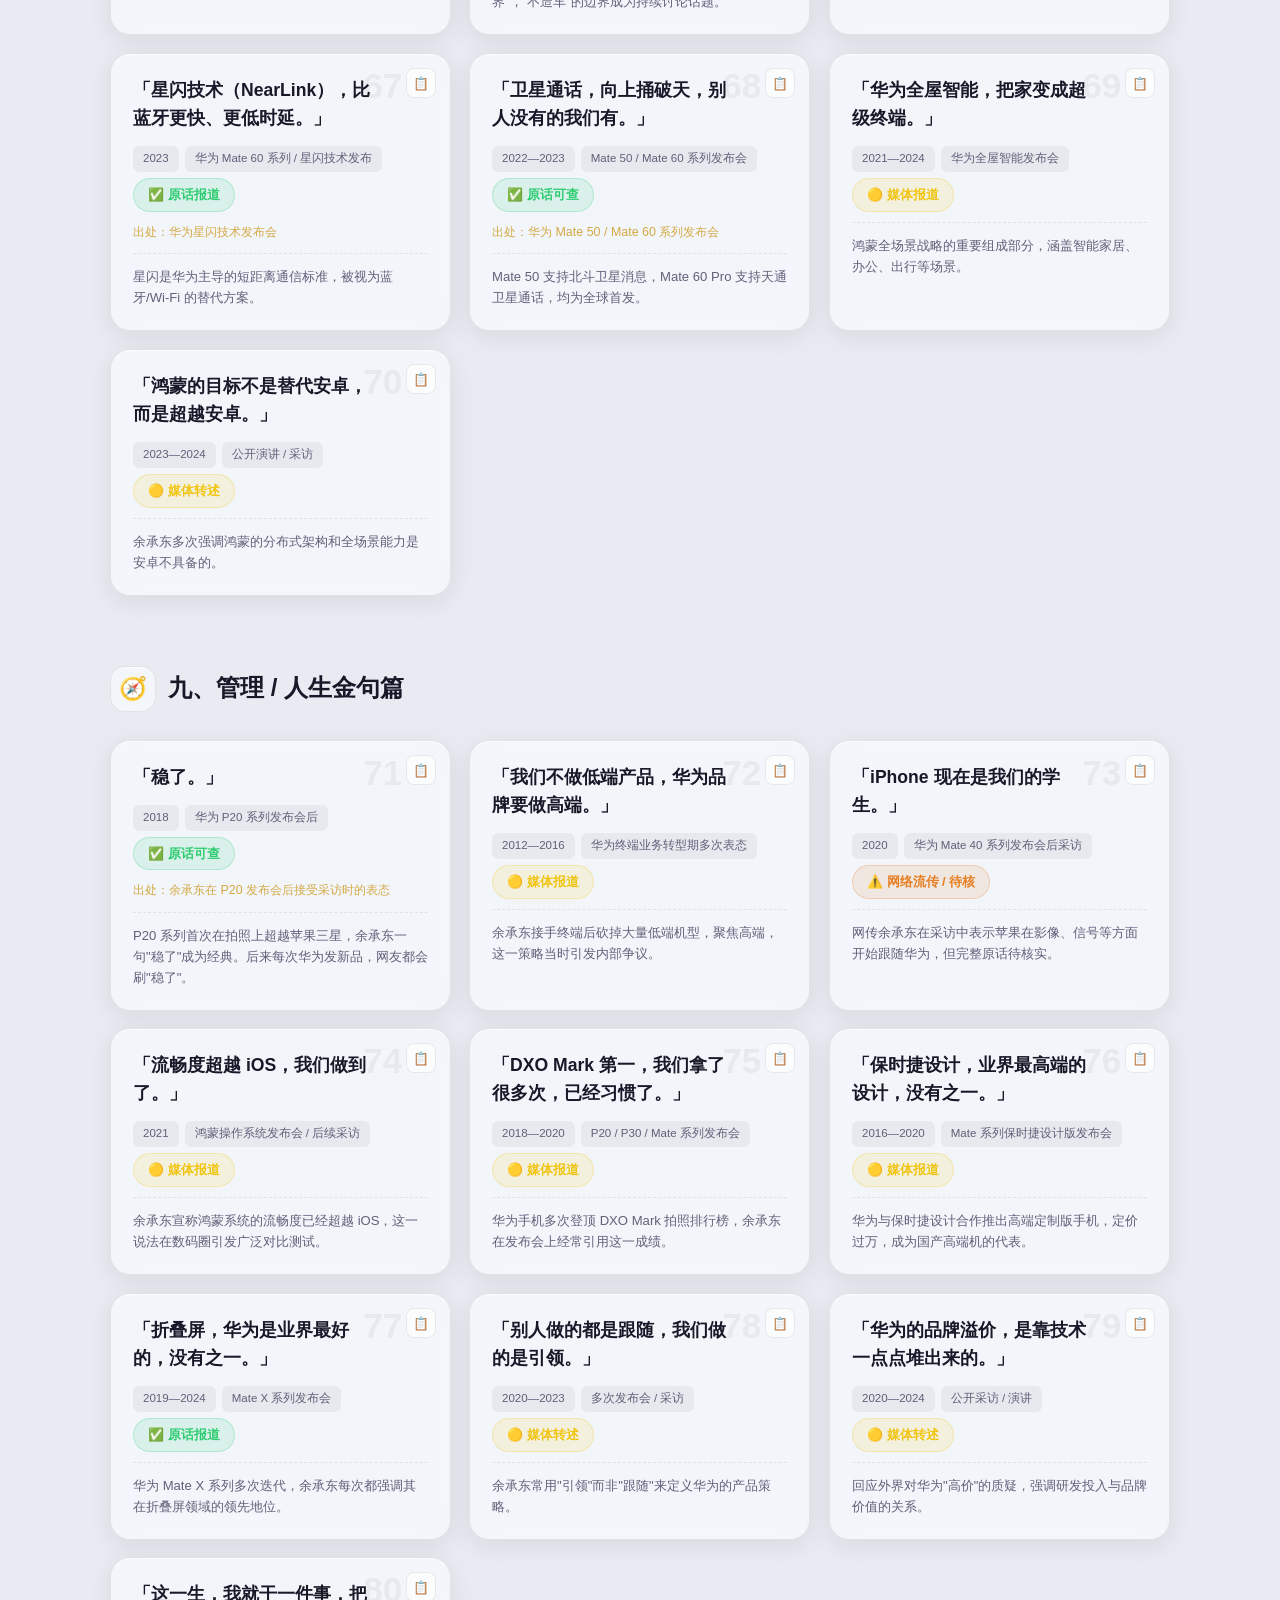
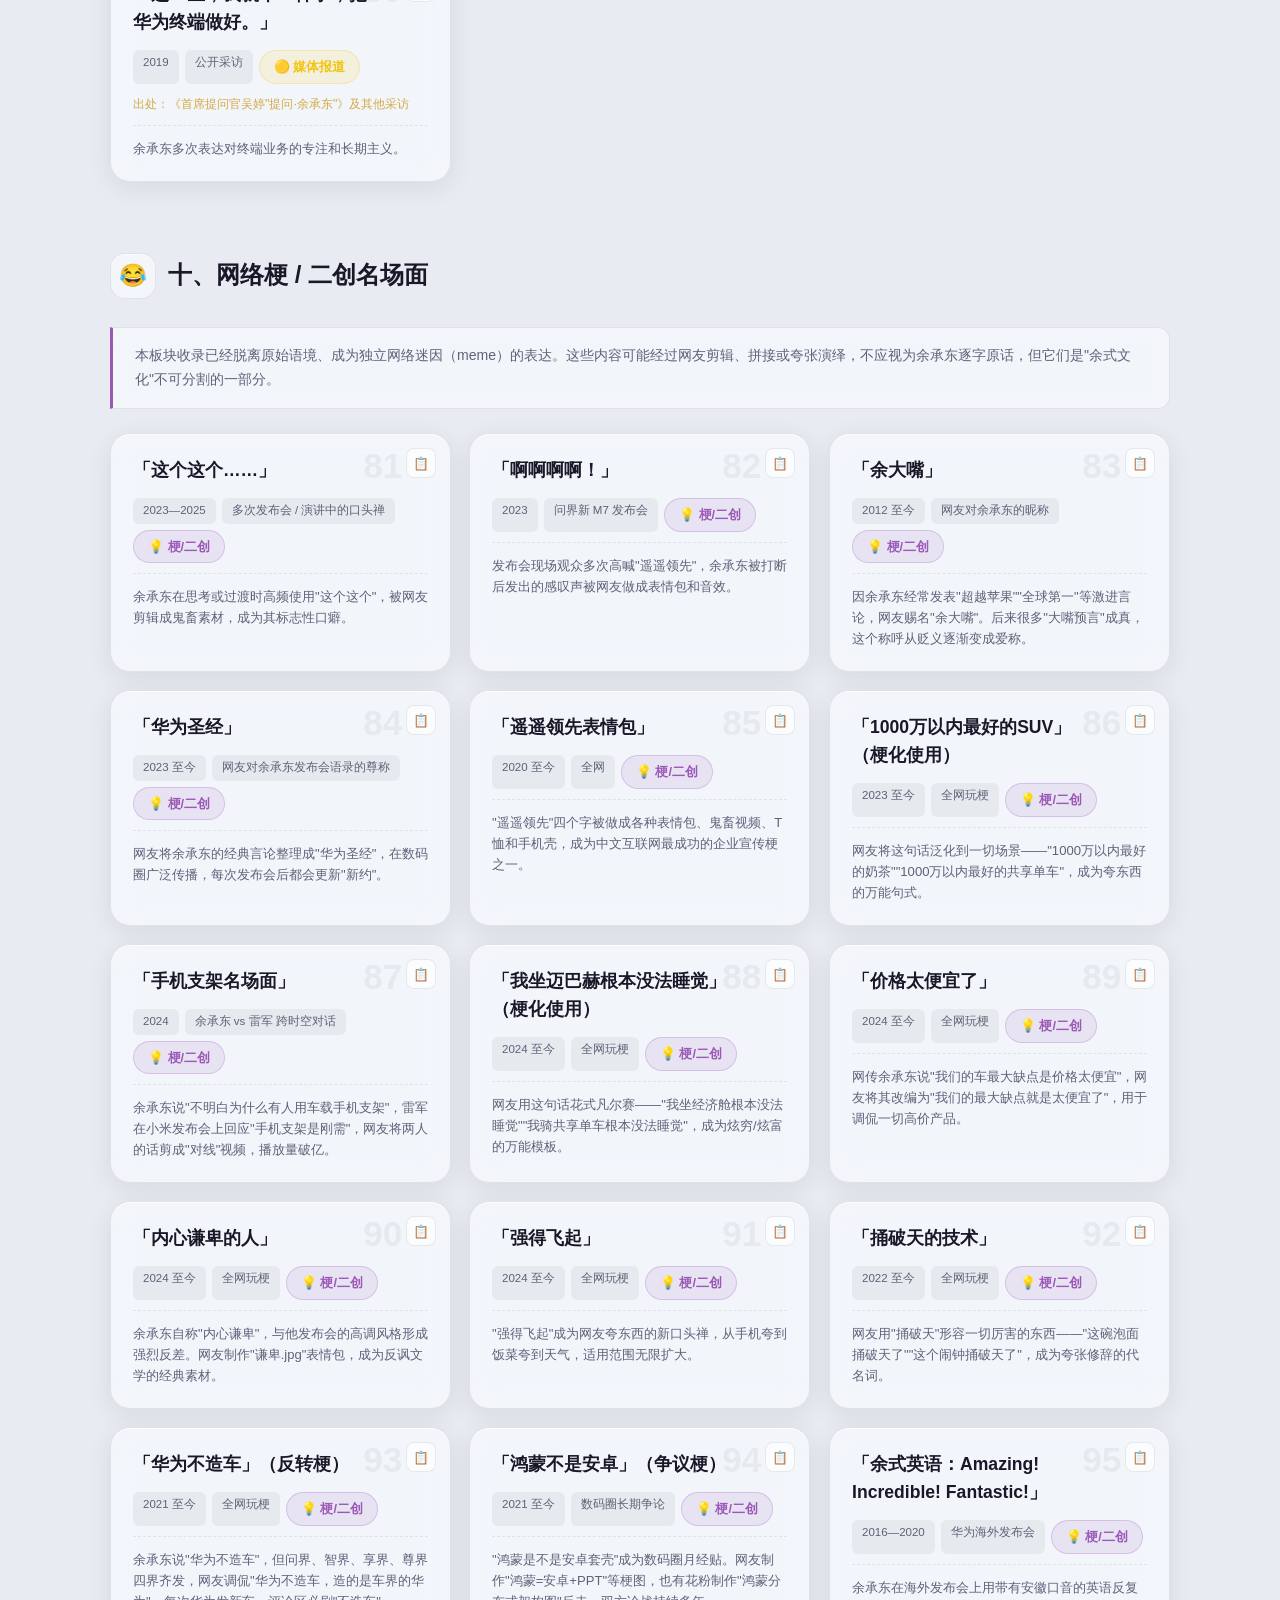
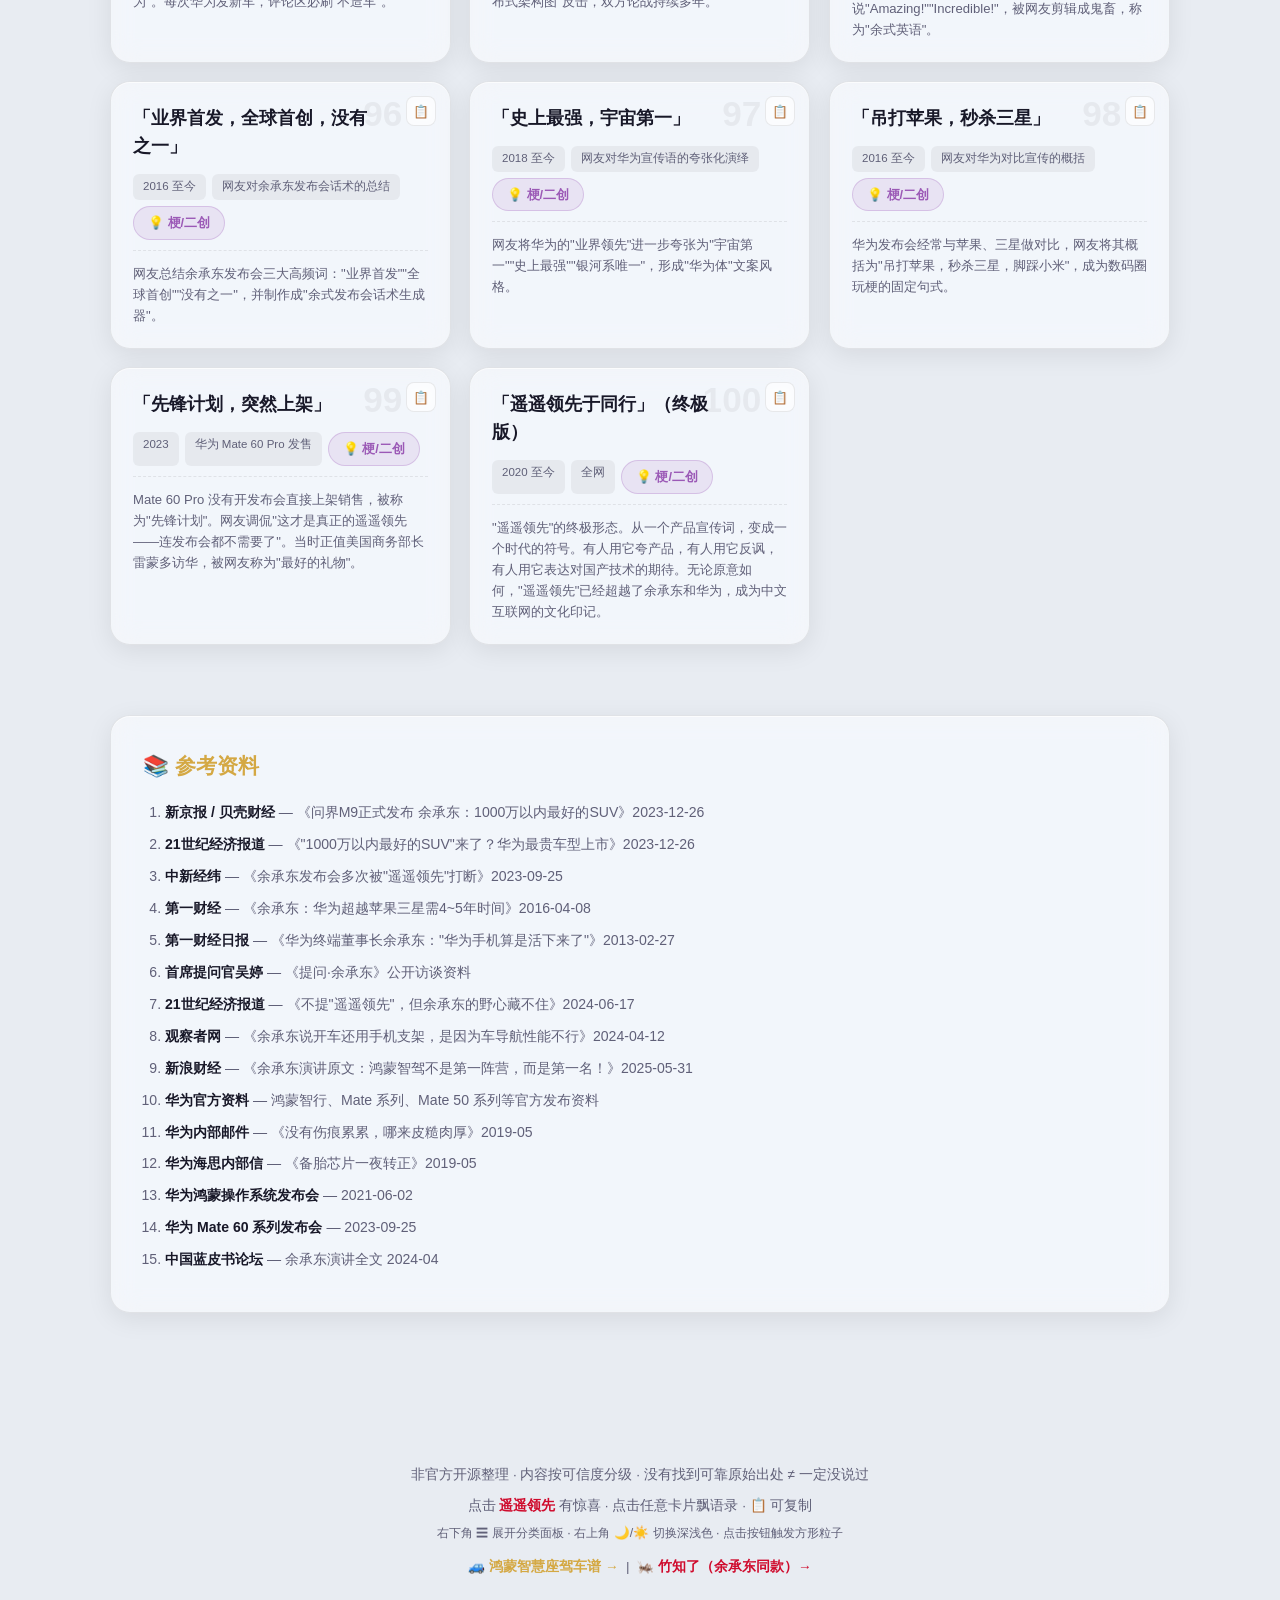
==== commit 3588800d: "feat: 替换法条入口为竹知了外链跳转，清理废弃法条残留" ====
--- a/index.html
+++ b/index.html
@@ -294,7 +294,7 @@
     <div class="fab-grid-item" data-target="sec9"><span class="emoji">🧭</span> 管理 / 金句</div>
     <div class="fab-grid-item full" data-target="sec10"><span class="emoji">😂</span> 网络梗 / 二创</div>
     <div class="fab-grid-item full" id="carNavBtn"><span class="emoji">🚙</span> 鸿蒙座驾车谱 →</div>
-    <div class="fab-grid-item full" id="lawNavBtn"><span class="emoji">⚖️</span> 华为系列法条（纯整活）→</div>
+    <div class="fab-grid-item full" id="zhuzhiliaoNavBtn"><span class="emoji">🦗</span> 竹知了（余承东同款）→</div>
   </div>
 </div>
 <button class="fab-main" id="fabMain">☰</button>
@@ -493,7 +493,7 @@
   <p>非官方开源整理 · 内容按可信度分级 · 没有找到可靠原始出处 ≠ 一定没说过</p>
   <p style="margin-top:8px;">点击 <span class="yaoyao" id="yaoyaoBtn">遥遥领先</span> 有惊喜 · 点击任意卡片飘语录 · 📋 可复制</p>
   <p style="margin-top:6px;font-size:0.78rem;">右下角 ☰ 展开分类面板 · 右上角 🌙/☀️ 切换深浅色 · 点击按钮触发方形粒子</p>
-  <p style="margin-top:10px;"><a class="car-link" href="cars.html">🚙 鸿蒙智慧座驾车谱 →</a> &nbsp;|&nbsp; <a class="car-link" href="laws.html" style="color:var(--accent);">⚖️ 华为系列法条（纯整活）→</a></p>
+  <p style="margin-top:10px;"><a class="car-link" href="cars.html">🚙 鸿蒙智慧座驾车谱 →</a> &nbsp;|&nbsp; <a class="car-link" href="https://yangh9.github.io/zhuzhiliao/" target="_blank" style="color:var(--accent);">🦗 竹知了（余承东同款）→</a></p>
 </footer>
 <script>
 const themeToggle = document.getElementById('themeToggle');
@@ -538,7 +538,7 @@
   item.addEventListener('click', (e) => {
     spawnMonet(e.clientX, e.clientY, e.currentTarget, 14);
     if (item.id === 'carNavBtn') { window.location.href = 'cars.html'; return; }
-    if (item.id === 'lawNavBtn') { window.location.href = 'laws.html'; return; }
+    if (item.id === 'zhuzhiliaoNavBtn') { window.open('https://yangh9.github.io/zhuzhiliao/', '_blank'); return; }
     const target = item.dataset.target;
     if (target === 'top') { window.scrollTo({ top: 0, behavior: 'smooth' }); }
     else { document.getElementById(target).scrollIntoView({ behavior: 'smooth' }); }
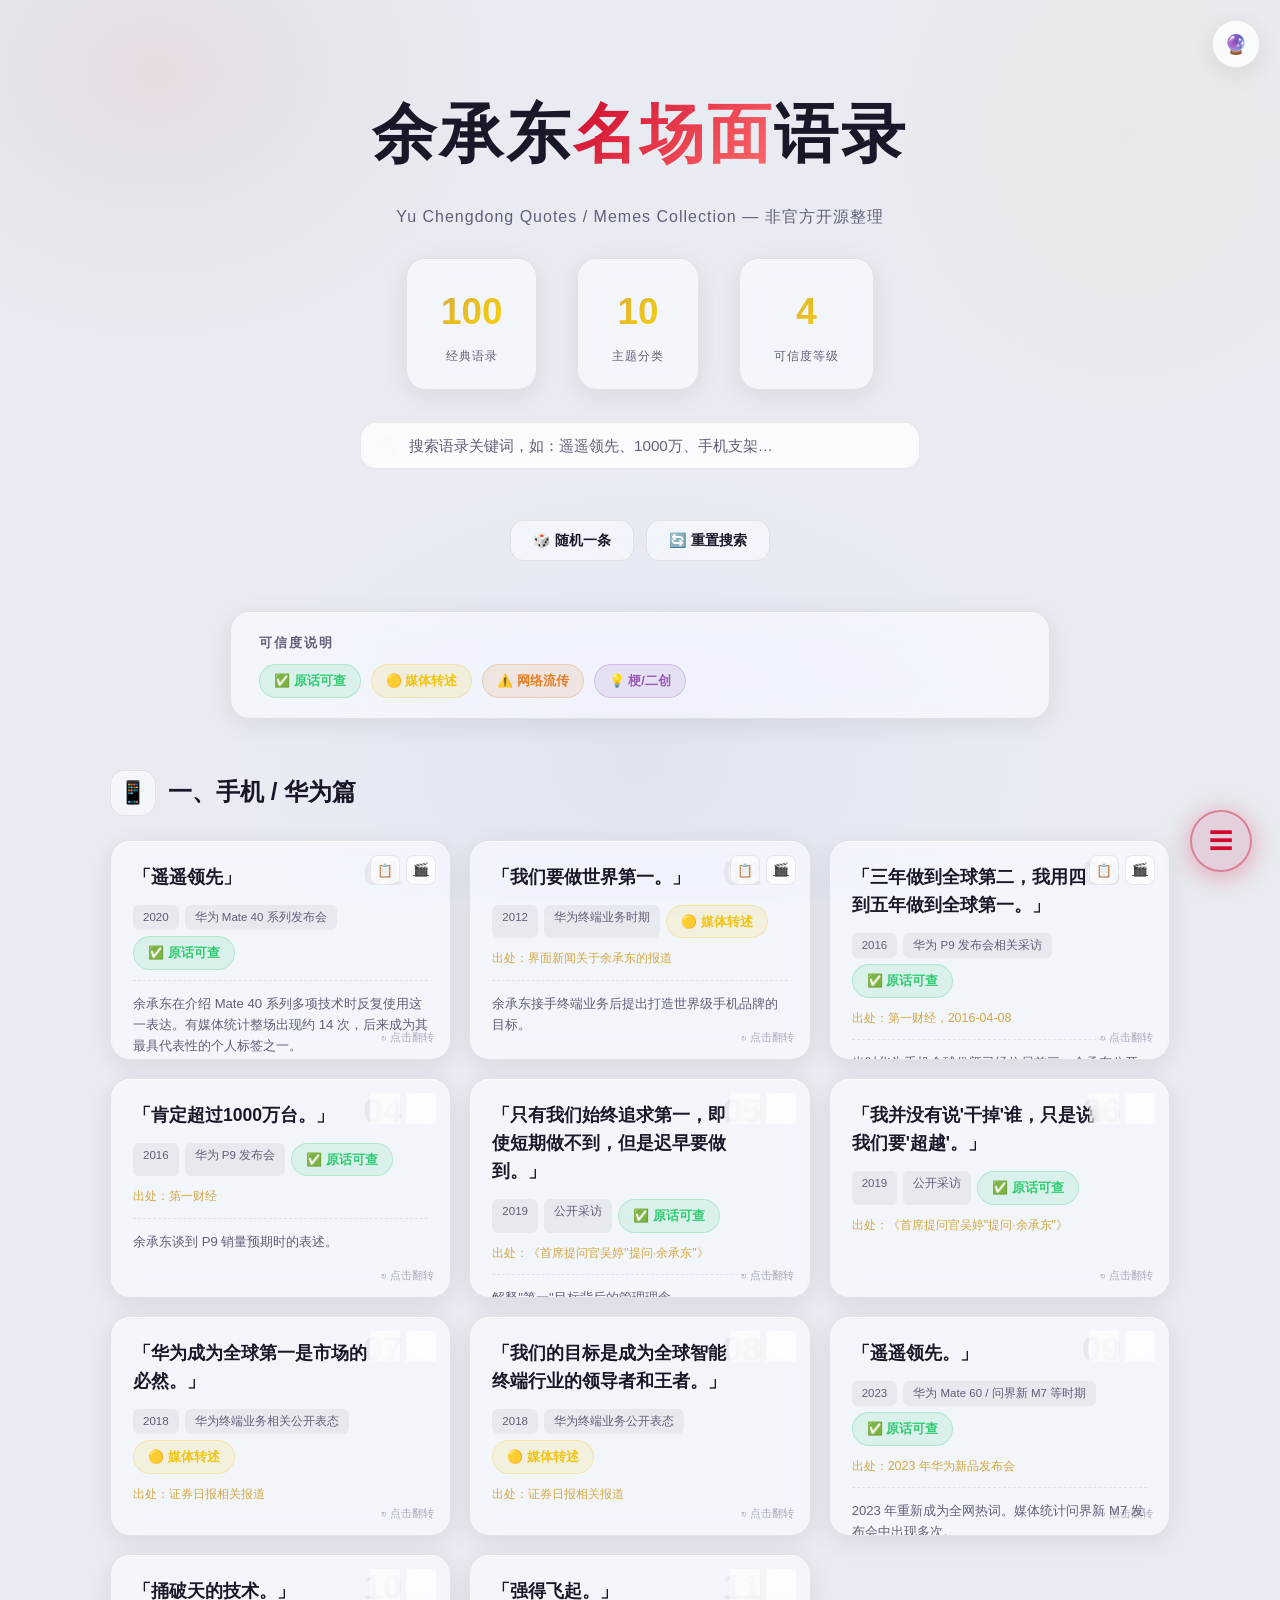
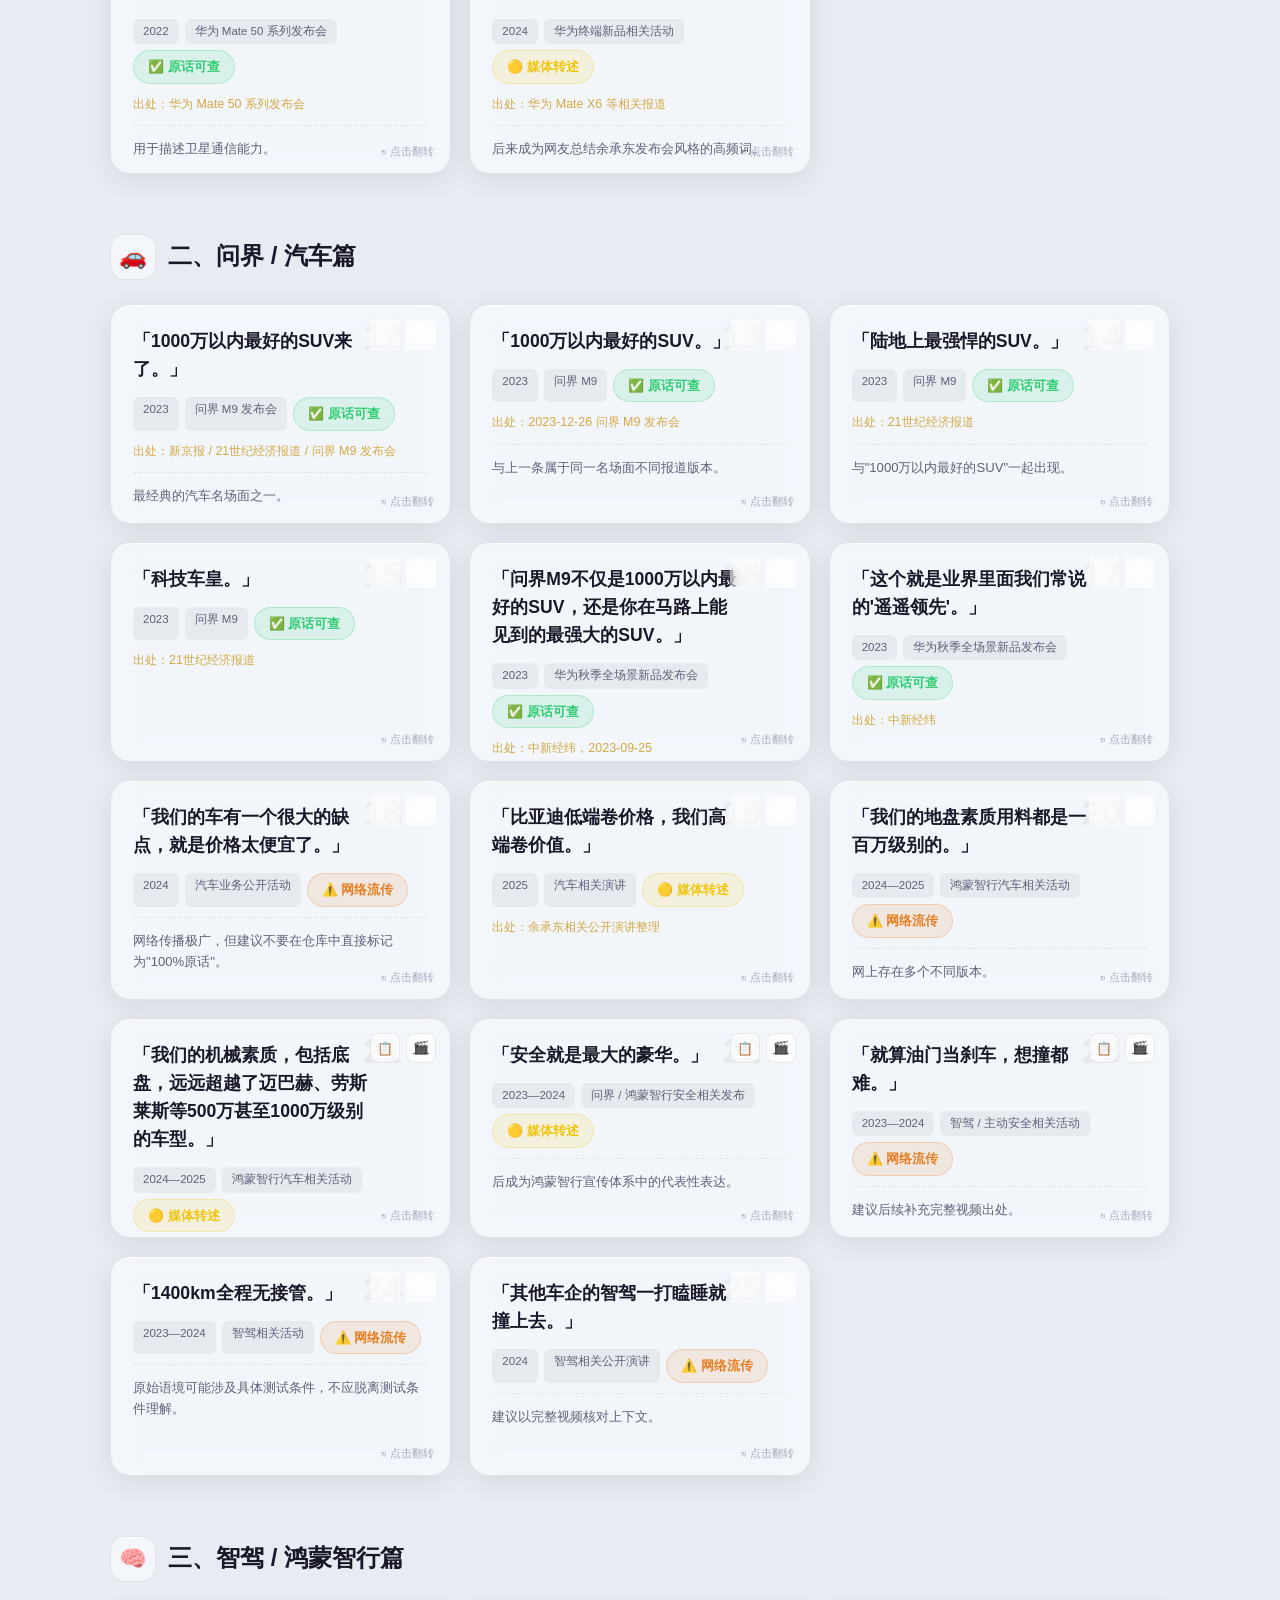
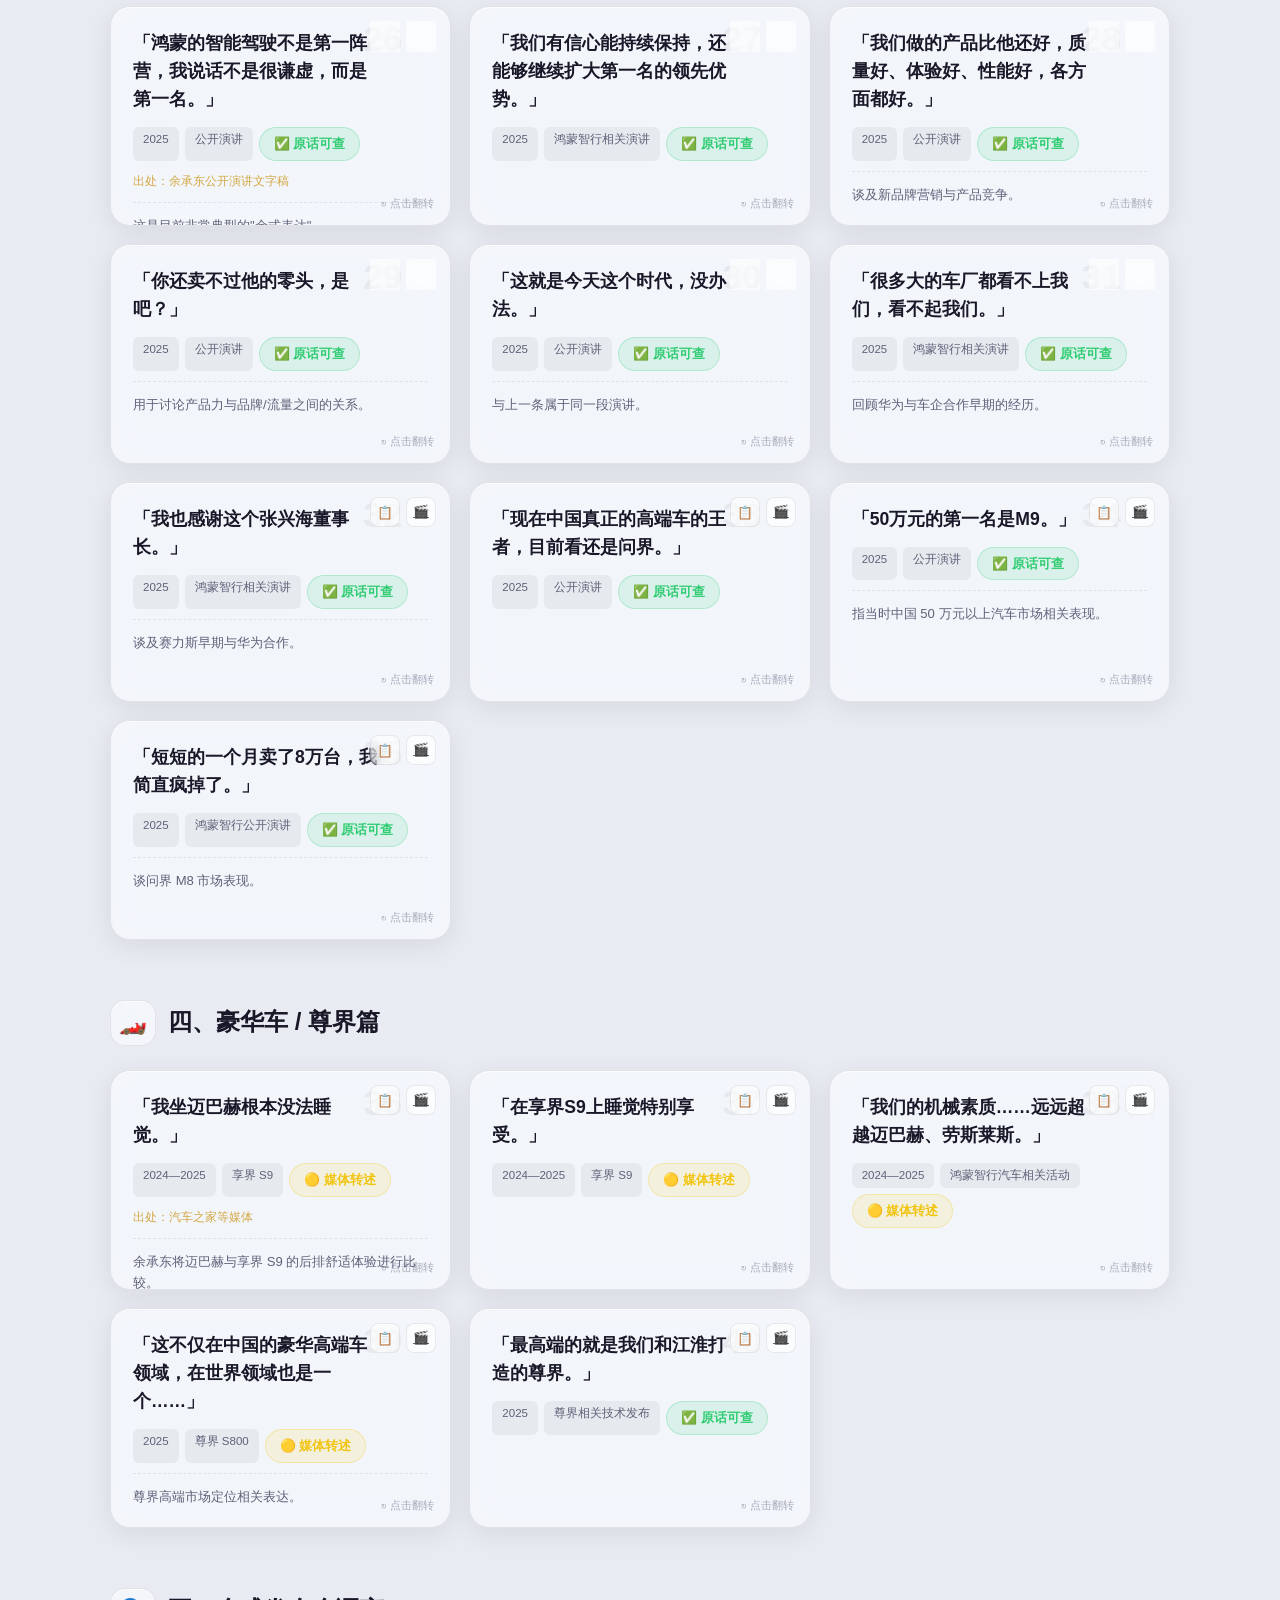
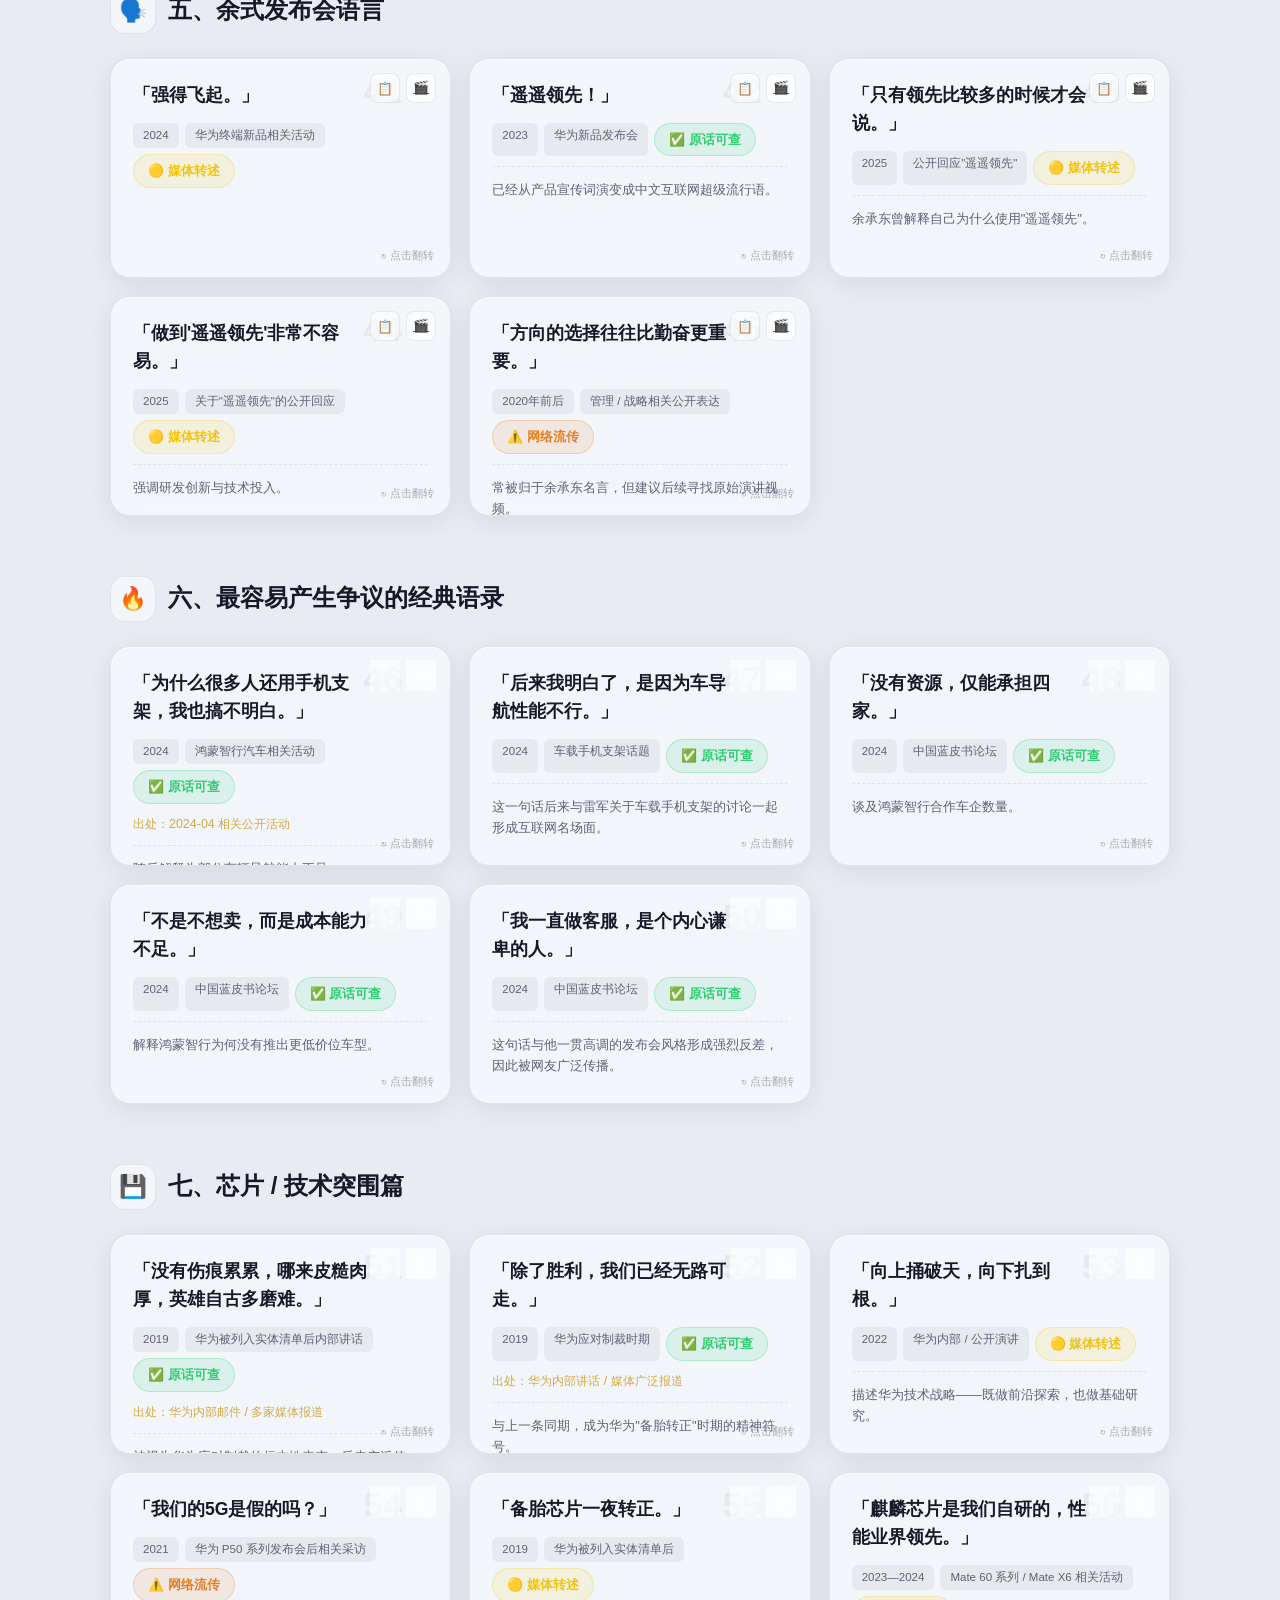
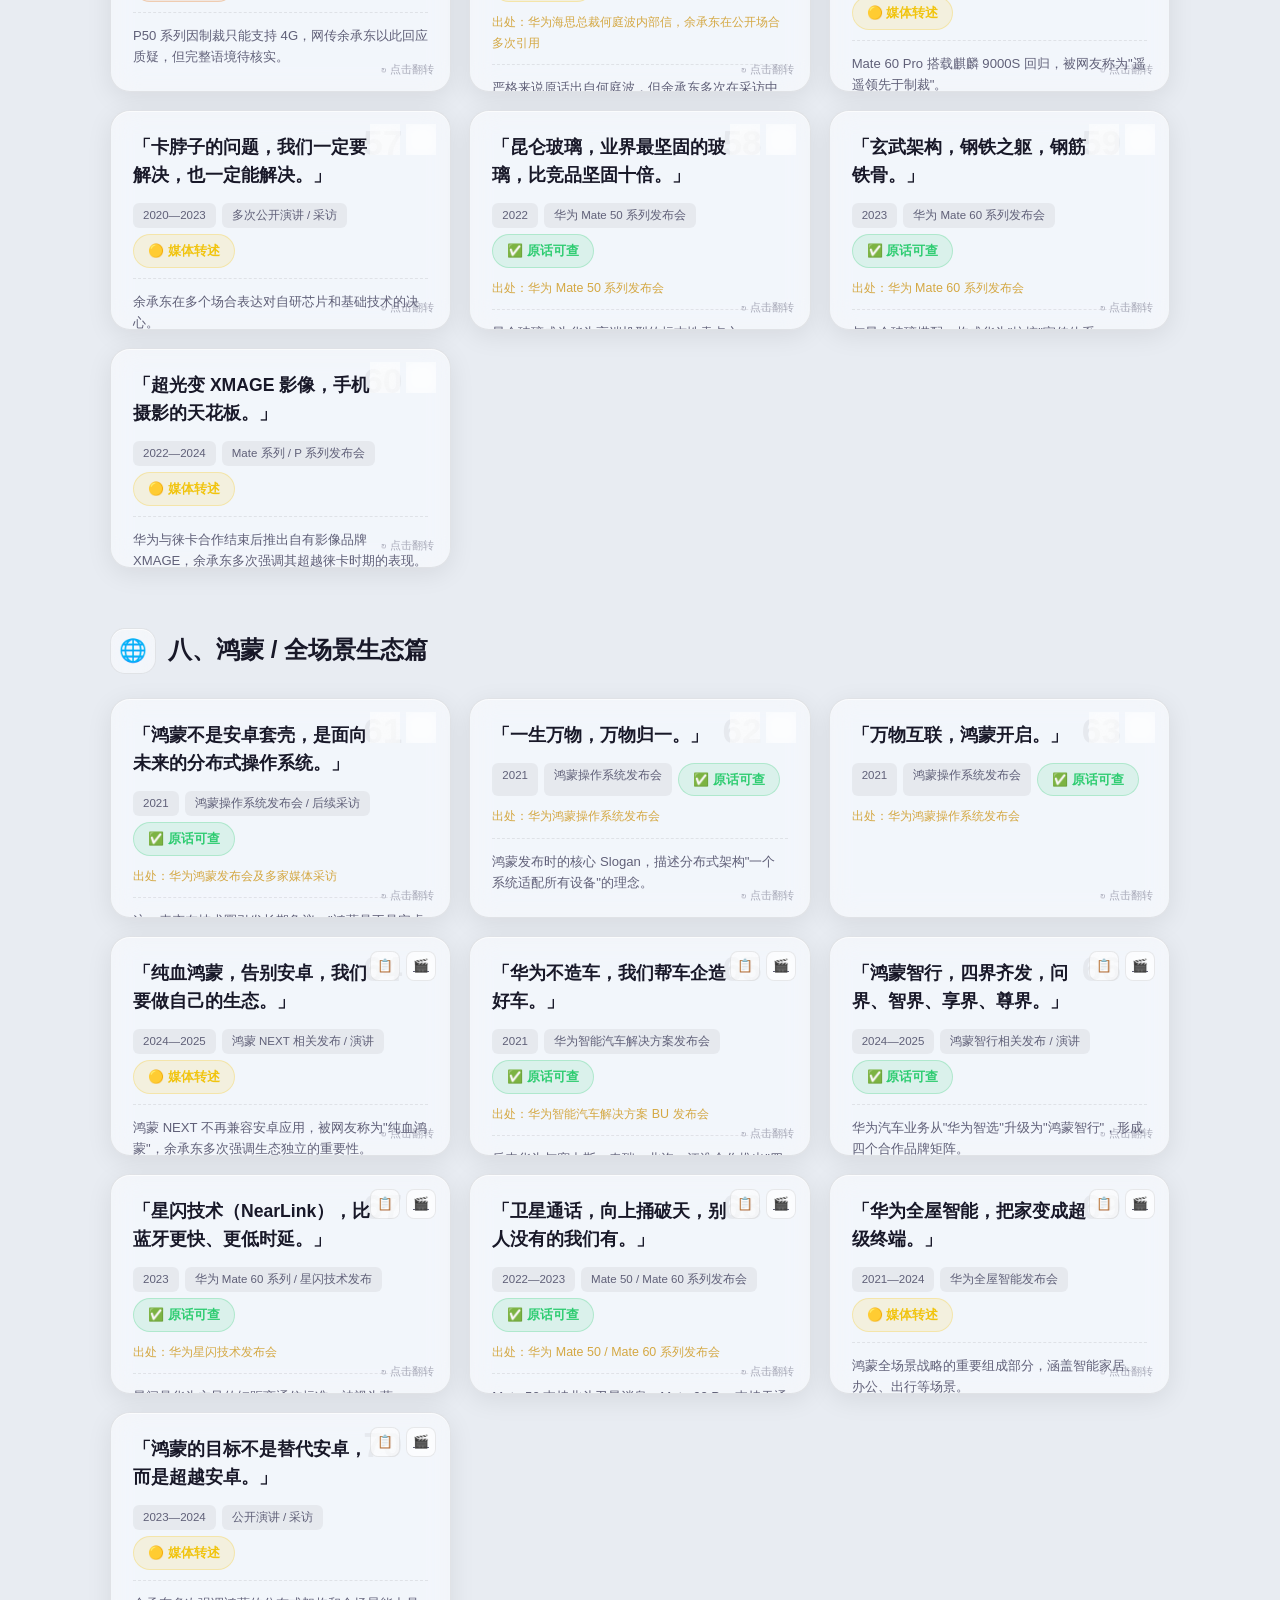
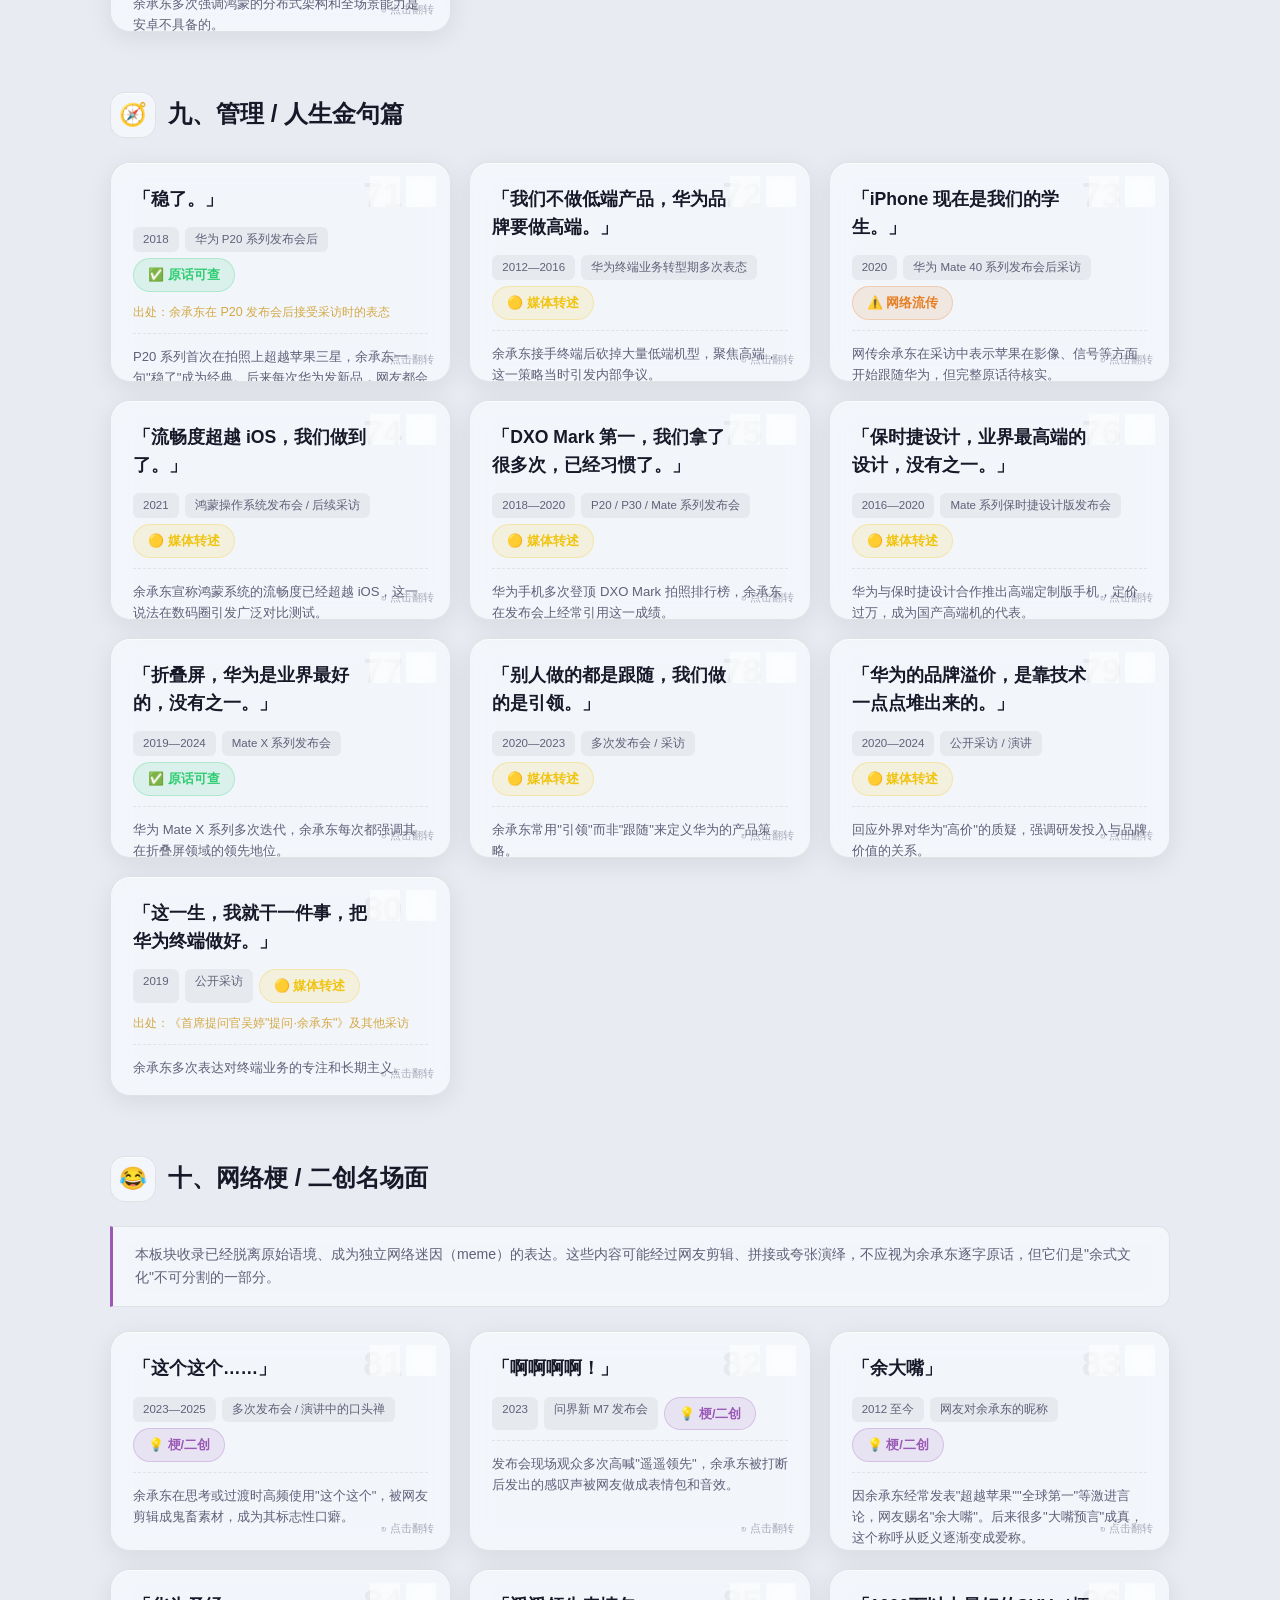
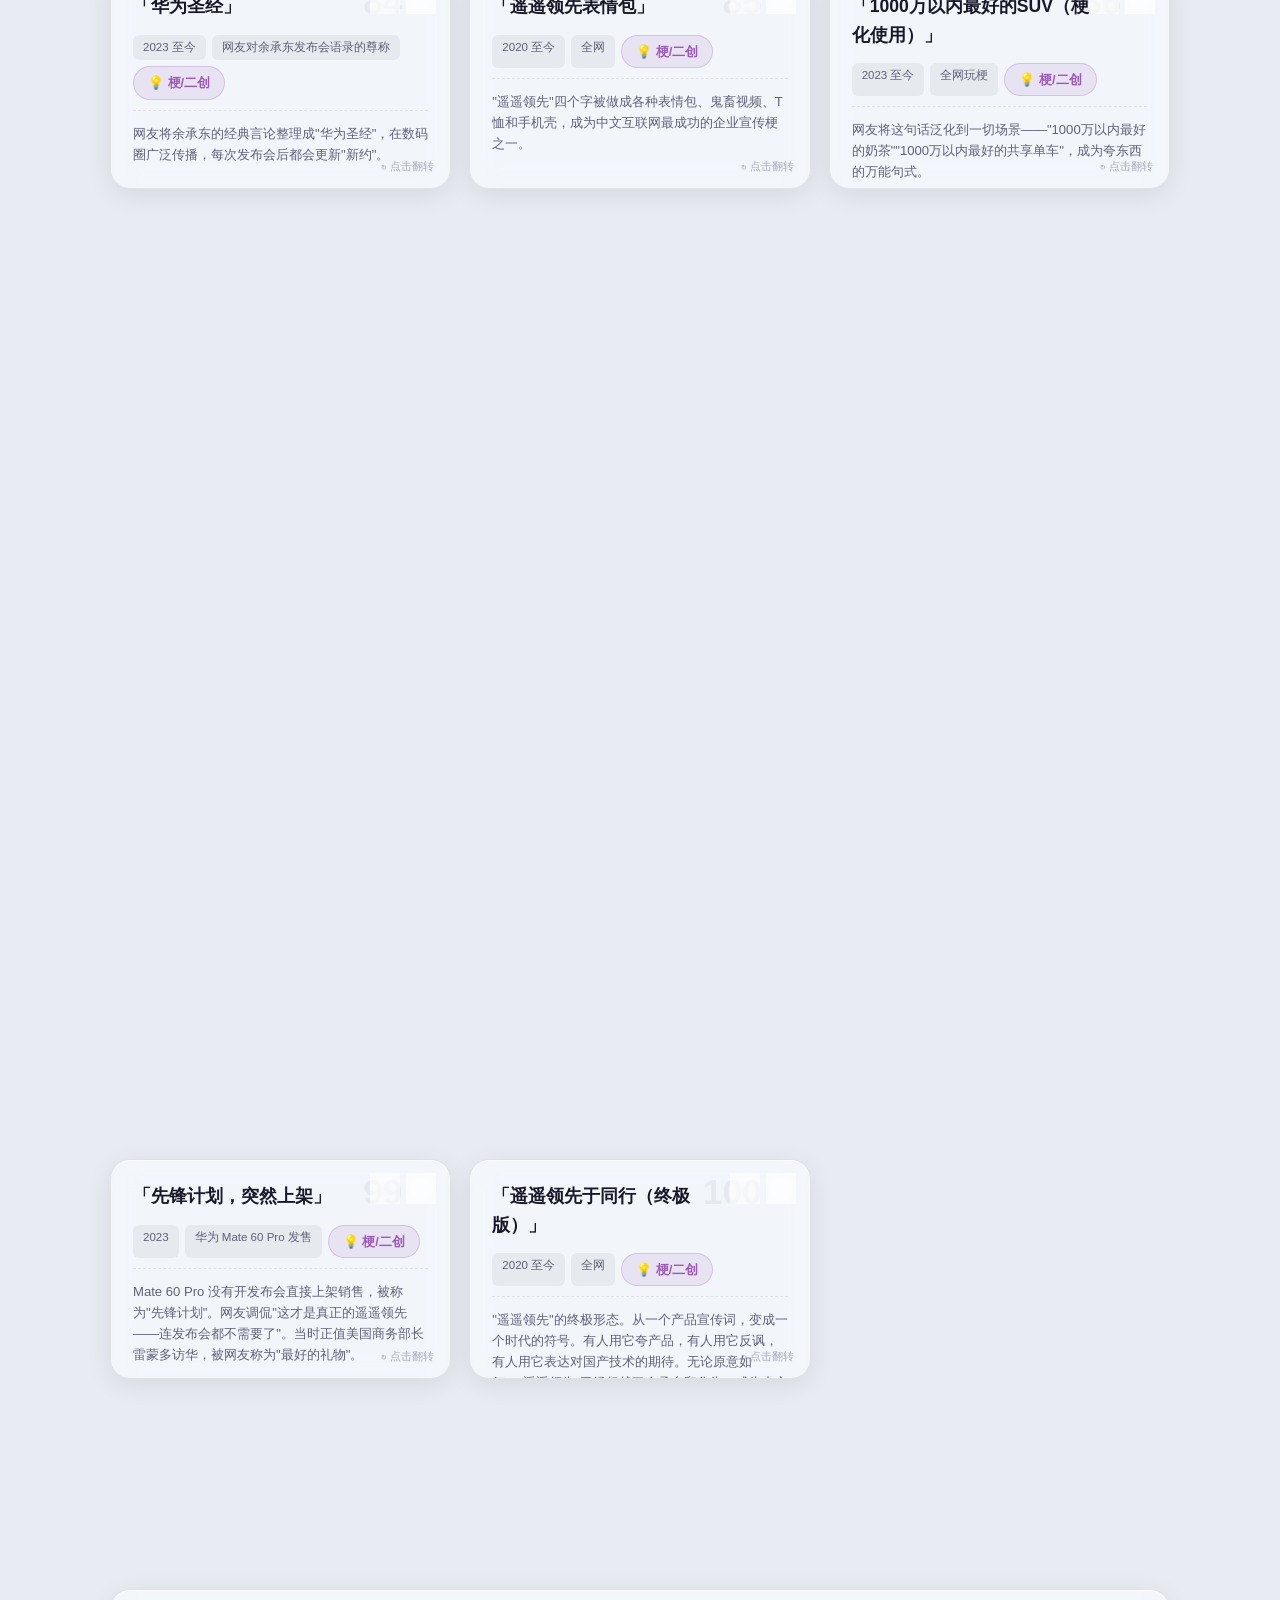
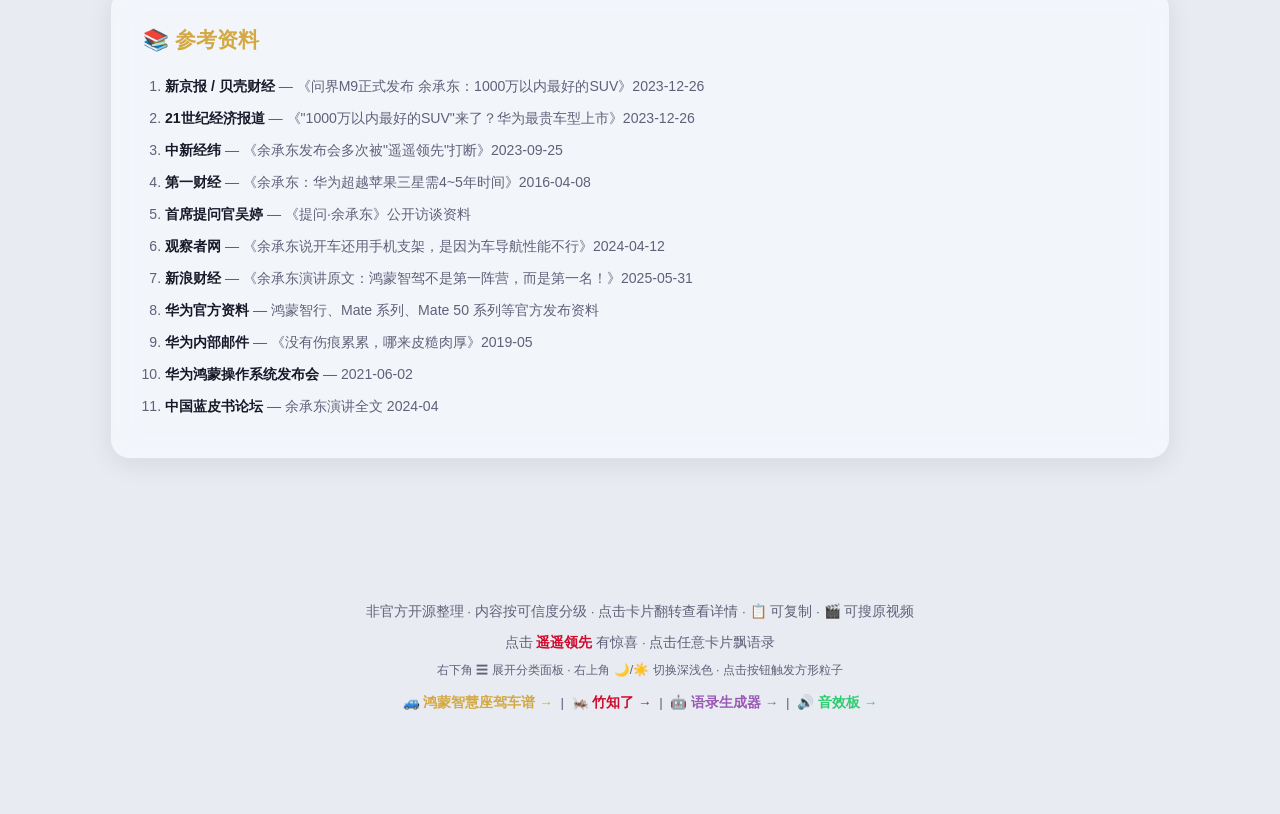
==== commit a9e4268e: "feat: 首页数据驱动重写，新增搜索/随机/视频链接/卡片翻转/入场动画/生成器+音效板入口" ====
--- a/index.html
+++ b/index.html
@@ -31,6 +31,7 @@
     --text-faint: rgba(255,255,255,0.06);
     --shadow: 0 6px 28px rgba(0,0,0,0.4);
     --rim: rgba(255,255,255,0.12);
+    --card-back: rgba(20,20,35,0.9);
   }
   [data-theme="light"] {
     --bg: #e8ecf2;
@@ -47,6 +48,7 @@
     --text-faint: rgba(0,0,0,0.05);
     --shadow: 0 6px 26px rgba(0,0,0,0.08);
     --rim: rgba(255,255,255,0.65);
+    --card-back: rgba(255,255,255,0.92);
   }
   * { margin: 0; padding: 0; box-sizing: border-box; }
   html { scroll-behavior: smooth; }
@@ -87,7 +89,7 @@
       inset 0 1px 0 var(--rim);
   }
   .glass:active { transform: translateY(-1px) scale(1.005); }
-  .hero { position: relative; text-align: center; padding: 90px 20px 50px; z-index: 1; }
+  .hero { position: relative; text-align: center; padding: 80px 20px 40px; z-index: 1; }
   .hero h1 {
     font-size: clamp(2.2rem, 7vw, 4rem);
     font-weight: 900; letter-spacing: 3px; margin-bottom: 14px;
@@ -96,11 +98,11 @@
     background: linear-gradient(135deg, var(--accent), #ff6b6b);
     -webkit-background-clip: text; -webkit-text-fill-color: transparent; background-clip: text;
   }
-  .hero .subtitle { font-size: 1rem; color: var(--text-dim); margin-bottom: 36px; letter-spacing: 1px; }
-  .stats { display: flex; justify-content: center; gap: 40px; flex-wrap: wrap; }
+  .hero .subtitle { font-size: 1rem; color: var(--text-dim); margin-bottom: 28px; letter-spacing: 1px; }
+  .stats { display: flex; justify-content: center; gap: 40px; flex-wrap: wrap; margin-bottom: 32px; }
   .stat-item {
     text-align: center; padding: 22px 34px; min-width: 120px;
-    position: relative; isolation: isolate;
+    position: relative; isolation: isolate; cursor: pointer;
   }
   .stat-num {
     font-size: 2.3rem; font-weight: 900;
@@ -108,11 +110,54 @@
     -webkit-background-clip: text; -webkit-text-fill-color: transparent; background-clip: text;
   }
   .stat-label { font-size: 0.78rem; color: var(--text-dim); letter-spacing: 1px; margin-top: 2px; }
+  .search-bar {
+    max-width: 560px; margin: 0 auto 20px; position: relative;
+  }
+  .search-bar input {
+    width: 100%; padding: 14px 20px 14px 48px;
+    background: var(--glass-strong);
+    -webkit-backdrop-filter: blur(14px) saturate(180%);
+    backdrop-filter: blur(14px) saturate(180%);
+    border: 1px solid var(--border); border-radius: 16px;
+    color: var(--text); font-size: 0.95rem; outline: none;
+    transition: border-color 0.3s, box-shadow 0.3s;
+  }
+  .search-bar input:focus {
+    border-color: var(--accent);
+    box-shadow: 0 0 0 3px var(--accent-glow);
+  }
+  .search-bar input::placeholder { color: var(--text-dim); }
+  .search-bar .search-icon {
+    position: absolute; left: 16px; top: 50%; transform: translateY(-50%);
+    font-size: 1.1rem; opacity: 0.6;
+  }
+  .search-result-info {
+    font-size: 0.82rem; color: var(--text-dim); margin-bottom: 16px;
+    min-height: 1.2em;
+  }
+  .search-result-info .highlight-num { color: var(--accent); font-weight: 700; }
+  .action-buttons { display: flex; justify-content: center; gap: 12px; flex-wrap: wrap; margin-bottom: 10px; }
+  .action-btn {
+    padding: 10px 22px; border-radius: 14px; font-size: 0.88rem; font-weight: 700;
+    cursor: pointer; border: 1px solid var(--border);
+    background: var(--glass);
+    -webkit-backdrop-filter: blur(10px) saturate(170%);
+    backdrop-filter: blur(10px) saturate(170%);
+    color: var(--text);
+    transition: all 0.28s cubic-bezier(0.34, 1.56, 0.64, 1);
+    display: inline-flex; align-items: center; gap: 6px;
+  }
+  .action-btn:hover {
+    transform: translateY(-2px) scale(1.04);
+    border-color: var(--accent); color: #fff; background: var(--accent);
+    box-shadow: 0 4px 18px var(--accent-glow);
+  }
+  .action-btn:active { transform: translateY(0) scale(0.98); }
   .legend {
-    max-width: 820px; margin: 0 auto 50px; padding: 24px 32px;
+    max-width: 820px; margin: 0 auto 40px; padding: 20px 28px;
     position: relative; z-index: 1;
   }
-  .legend h3 { font-size: 0.82rem; color: var(--text-dim); margin-bottom: 12px; letter-spacing: 2px; text-transform: uppercase; }
+  .legend h3 { font-size: 0.82rem; color: var(--text-dim); margin-bottom: 10px; letter-spacing: 2px; text-transform: uppercase; }
   .legend-tags { display: flex; flex-wrap: wrap; gap: 10px; }
   .legend-tag { display: inline-flex; align-items: center; gap: 6px; padding: 5px 14px; border-radius: 20px; font-size: 0.8rem; font-weight: 600; }
   .tag-verified { background: rgba(46,204,113,0.12); color: var(--green); border: 1px solid rgba(46,204,113,0.25); }
@@ -143,6 +188,7 @@
     pointer-events: none;
     transition: opacity 0.3s ease, transform 0.35s cubic-bezier(0.34, 1.56, 0.64, 1);
     box-shadow: 0 12px 48px rgba(0,0,0,0.3), inset 0 1px 0 var(--rim);
+    max-height: calc(100vh - 140px); overflow-y: auto;
   }
   .fab-panel.open { opacity: 1; transform: translateY(0) scale(1); pointer-events: auto; }
   .fab-panel-header { font-size: 0.78rem; color: var(--text-dim); letter-spacing: 2px; text-transform: uppercase; margin-bottom: 14px; padding-left: 4px; }
@@ -174,9 +220,9 @@
   }
   .fab-main:hover { transform: scale(1.1); box-shadow: 0 0 0 3px rgba(207,10,44,0.3), 0 6px 32px var(--accent-glow); }
   .fab-main.open { transform: rotate(135deg); background: var(--accent); color: #fff; border-color: var(--accent); }
-  .container { max-width: 1100px; margin: 0 auto; padding: 20px 20px 100px; position: relative; z-index: 1; }
-  .section { margin-bottom: 70px; scroll-margin-top: 30px; }
-  .section-title { font-size: 1.5rem; font-weight: 800; margin-bottom: 28px; display: flex; align-items: center; gap: 12px; }
+  .container { max-width: 1100px; margin: 0 auto; padding: 10px 20px 100px; position: relative; z-index: 1; }
+  .section { margin-bottom: 60px; scroll-margin-top: 30px; }
+  .section-title { font-size: 1.5rem; font-weight: 800; margin-bottom: 24px; display: flex; align-items: center; gap: 12px; }
   .section-title .emoji {
     font-size: 1.4rem; width: 46px; height: 46px;
     display: flex; align-items: center; justify-content: center;
@@ -196,14 +242,56 @@
   }
   .quote-grid { display: grid; grid-template-columns: repeat(auto-fill, minmax(330px, 1fr)); gap: 18px; }
   .quote-card {
-    padding: 22px; position: relative; overflow: hidden;
+    perspective: 1200px;
+    min-height: 220px;
+    opacity: 0;
+    transform: translateY(30px);
+    transition: opacity 0.6s ease, transform 0.6s cubic-bezier(0.22, 1, 0.36, 1);
+  }
+  .quote-card.visible { opacity: 1; transform: translateY(0); }
+  .quote-card.hidden { display: none; }
+  .quote-card-inner {
+    position: relative; width: 100%; height: 100%;
+    transition: transform 0.6s cubic-bezier(0.34, 1.56, 0.64, 1);
+    transform-style: preserve-3d;
+    cursor: pointer;
+  }
+  .quote-card.flipped .quote-card-inner { transform: rotateY(180deg); }
+  .quote-card-front, .quote-card-back {
+    position: absolute; top: 0; left: 0; width: 100%; height: 100%;
+    backface-visibility: hidden;
+    -webkit-backface-visibility: hidden;
+    border-radius: var(--radius);
+    padding: 22px;
+    overflow: hidden;
+  }
+  .quote-card-front {
+    background: var(--glass);
+    -webkit-backdrop-filter: blur(14px) saturate(180%);
+    backdrop-filter: blur(14px) saturate(180%);
+    border: 1px solid var(--border);
+    box-shadow: var(--shadow), inset 0 1px 0 var(--rim);
+    transition: border-color 0.28s, box-shadow 0.28s;
+  }
+  .quote-card:hover .quote-card-front {
+    border-color: var(--border-hover);
+    box-shadow: 0 0 0 2px var(--border-hover), 0 14px 42px var(--accent-glow), inset 0 1px 0 var(--rim);
+  }
+  .quote-card-back {
+    background: var(--card-back);
+    -webkit-backdrop-filter: blur(16px) saturate(180%);
+    backdrop-filter: blur(16px) saturate(180%);
+    border: 1px solid var(--border-hover);
+    box-shadow: 0 8px 32px var(--accent-glow), inset 0 1px 0 var(--rim);
+    transform: rotateY(180deg);
+    display: flex; flex-direction: column;
   }
   .quote-num {
     position: absolute; top: 14px; right: 48px;
     font-size: 2.2rem; font-weight: 900; color: var(--text-faint); line-height: 1;
   }
-  .copy-btn {
-    position: absolute; top: 14px; right: 14px;
+  .card-actions { position: absolute; top: 14px; right: 14px; display: flex; gap: 6px; z-index: 3; }
+  .icon-btn {
     width: 30px; height: 30px; border-radius: 8px;
     border: 1px solid var(--border); background: var(--glass);
     -webkit-backdrop-filter: blur(6px); backdrop-filter: blur(6px);
@@ -211,19 +299,35 @@
     display: flex; align-items: center; justify-content: center;
     font-size: 0.8rem; transition: all 0.2s; z-index: 3;
   }
-  .copy-btn:hover { background: var(--accent); border-color: var(--accent); color: #fff; transform: scale(1.1); }
-  .copy-btn.copied { background: var(--green); border-color: var(--green); color: #fff; }
+  .icon-btn:hover { background: var(--accent); border-color: var(--accent); color: #fff; transform: scale(1.1); }
+  .icon-btn.copied { background: var(--green); border-color: var(--green); color: #fff; }
+  .icon-btn.video-btn:hover { background: var(--purple); border-color: var(--purple); }
   .quote-text { font-size: 1.1rem; font-weight: 700; line-height: 1.6; margin-bottom: 14px; padding-right: 50px; color: var(--text); }
   .quote-meta { display: flex; flex-wrap: wrap; gap: 6px; margin-bottom: 10px; }
   .meta-tag { font-size: 0.72rem; padding: 3px 10px; border-radius: 6px; background: var(--text-faint); color: var(--text-dim); }
   .quote-note { font-size: 0.82rem; color: var(--text-dim); line-height: 1.6; margin-top: 10px; padding-top: 12px; border-top: 1px dashed var(--border); }
   .quote-source { font-size: 0.78rem; color: var(--gold); margin-top: 6px; font-weight: 500; }
-  .refs { padding: 32px; margin-top: 50px; }
+  .flip-hint {
+    position: absolute; bottom: 12px; right: 16px;
+    font-size: 0.7rem; color: var(--text-dim); opacity: 0.5;
+    display: flex; align-items: center; gap: 4px;
+  }
+  .back-title { font-size: 0.85rem; font-weight: 700; color: var(--accent); margin-bottom: 10px; letter-spacing: 1px; }
+  .back-content { font-size: 0.85rem; color: var(--text-dim); line-height: 1.7; flex: 1; overflow-y: auto; }
+  .back-content strong { color: var(--text); }
+  .back-video-btn {
+    margin-top: 12px; padding: 8px 16px; border-radius: 10px;
+    background: var(--purple); color: #fff; border: none; font-size: 0.8rem; font-weight: 600;
+    cursor: pointer; transition: transform 0.2s, box-shadow 0.2s;
+    display: inline-flex; align-items: center; gap: 6px; text-decoration: none;
+  }
+  .back-video-btn:hover { transform: translateY(-2px); box-shadow: 0 4px 14px rgba(155,89,182,0.4); }
+  .refs { padding: 32px; margin-top: 40px; }
   .refs h2 { font-size: 1.3rem; margin-bottom: 18px; color: var(--gold); }
   .refs ol { padding-left: 22px; color: var(--text-dim); font-size: 0.88rem; }
   .refs li { margin-bottom: 8px; }
   .refs li strong { color: var(--text); }
-  footer { text-align: center; padding: 50px 20px 100px; color: var(--text-dim); font-size: 0.85rem; position: relative; z-index: 1; }
+  footer { text-align: center; padding: 40px 20px 100px; color: var(--text-dim); font-size: 0.85rem; position: relative; z-index: 1; }
   footer .yaoyao { color: var(--accent); font-weight: 700; cursor: pointer; transition: text-shadow 0.3s; }
   footer .yaoyao:hover { text-shadow: 0 0 20px var(--accent-glow); }
   footer .car-link { color: var(--gold); font-weight: 600; cursor: pointer; text-decoration: none; }
@@ -259,19 +363,46 @@
   }
   .back-top.show { opacity: 1; pointer-events: auto; }
   .back-top:hover { border-color: var(--accent); color: var(--accent); transform: translateY(-3px) scale(1.08); box-shadow: 0 0 0 2px var(--border-hover); }
+  .random-toast {
+    position: fixed; top: 50%; left: 50%; transform: translate(-50%, -50%) scale(0.8);
+    background: var(--glass-strong);
+    -webkit-backdrop-filter: blur(20px) saturate(200%);
+    backdrop-filter: blur(20px) saturate(200%);
+    border: 1px solid var(--border-hover);
+    border-radius: 24px; padding: 36px 44px;
+    max-width: 90vw; text-align: center;
+    z-index: 500; opacity: 0; pointer-events: none;
+    transition: opacity 0.4s, transform 0.5s cubic-bezier(0.34, 1.56, 0.64, 1);
+    box-shadow: 0 20px 60px rgba(0,0,0,0.4), 0 0 0 1px var(--border-hover), inset 0 1px 0 var(--rim);
+  }
+  .random-toast.show { opacity: 1; transform: translate(-50%, -50%) scale(1); pointer-events: auto; }
+  .random-toast .rt-num { font-size: 0.8rem; color: var(--text-dim); margin-bottom: 12px; letter-spacing: 2px; }
+  .random-toast .rt-text { font-size: 1.5rem; font-weight: 900; line-height: 1.5; margin-bottom: 16px; color: var(--text); }
+  .random-toast .rt-tags { display: flex; justify-content: center; flex-wrap: wrap; gap: 6px; margin-bottom: 16px; }
+  .random-toast .rt-actions { display: flex; justify-content: center; gap: 10px; }
+  .random-toast .rt-btn {
+    padding: 8px 18px; border-radius: 12px; border: 1px solid var(--border);
+    background: var(--glass); color: var(--text); font-size: 0.82rem; font-weight: 600;
+    cursor: pointer; transition: all 0.2s;
+  }
+  .random-toast .rt-btn:hover { background: var(--accent); border-color: var(--accent); color: #fff; transform: translateY(-2px); }
+  .random-toast .rt-btn.close-btn:hover { background: var(--text-dim); border-color: var(--text-dim); }
   @media (max-width: 600px) {
     .quote-grid { grid-template-columns: 1fr; }
-    .hero { padding: 70px 16px 40px; }
+    .hero { padding: 60px 16px 30px; }
     .stats { gap: 16px; }
     .stat-item { min-width: 90px; padding: 14px 20px; }
     .fab-main { bottom: 20px; right: 20px; width: 56px; height: 56px; }
     .fab-panel { bottom: 92px; right: 16px; width: calc(100vw - 32px); }
     .theme-toggle { top: 14px; right: 14px; width: 42px; height: 42px; }
     .back-top { bottom: 20px; left: 20px; width: 42px; height: 42px; }
+    .random-toast { padding: 24px 28px; }
+    .random-toast .rt-text { font-size: 1.2rem; }
   }
   @media (prefers-reduced-motion: reduce) {
-    .glass, .theme-toggle, .fab-main, .fab-panel, .back-top, .fab-grid-item { transition: background 0.3s, border-color 0.3s, opacity 0.3s; }
+    .glass, .theme-toggle, .fab-main, .fab-panel, .back-top, .fab-grid-item, .quote-card-inner { transition: background 0.3s, border-color 0.3s, opacity 0.3s; }
     .glass:hover, .theme-toggle:hover, .fab-main:hover, .back-top:hover { transform: none; }
+    .quote-card { opacity: 1; transform: none; }
   }
 </style>
 </head>
@@ -281,7 +412,7 @@
 <button class="back-top" id="backTop" title="回到顶部">↑</button>
 <div class="fab-panel" id="fabPanel">
   <div class="fab-panel-header">分类导航</div>
-  <div class="fab-panel-grid">
+  <div class="fab-panel-grid" id="fabGrid">
     <div class="fab-grid-item full" data-target="top"><span class="emoji">🏠</span> 全部语录</div>
     <div class="fab-grid-item" data-target="sec1"><span class="emoji">📱</span> 手机 / 华为</div>
     <div class="fab-grid-item" data-target="sec2"><span class="emoji">🚗</span> 问界 / 汽车</div>
@@ -295,16 +426,37 @@
     <div class="fab-grid-item full" data-target="sec10"><span class="emoji">😂</span> 网络梗 / 二创</div>
     <div class="fab-grid-item full" id="carNavBtn"><span class="emoji">🚙</span> 鸿蒙座驾车谱 →</div>
     <div class="fab-grid-item full" id="zhuzhiliaoNavBtn"><span class="emoji">🦗</span> 竹知了（余承东同款）→</div>
+    <div class="fab-grid-item full" id="generatorNavBtn"><span class="emoji">🤖</span> 余式语录生成器 →</div>
+    <div class="fab-grid-item full" id="soundboardNavBtn"><span class="emoji">🔊</span> 发布会音效板 →</div>
   </div>
 </div>
 <button class="fab-main" id="fabMain">☰</button>
+<div class="random-toast" id="randomToast">
+  <div class="rt-num" id="rtNum"></div>
+  <div class="rt-text" id="rtText"></div>
+  <div class="rt-tags" id="rtTags"></div>
+  <div class="rt-actions">
+    <button class="rt-btn" id="rtCopy">📋 复制</button>
+    <button class="rt-btn" id="rtLocate">📍 定位</button>
+    <button class="rt-btn close-btn" id="rtClose">关闭</button>
+  </div>
+</div>
 <div class="hero" id="top">
   <h1>余承东<span class="highlight">名场面</span>语录</h1>
   <p class="subtitle">Yu Chengdong Quotes / Memes Collection — 非官方开源整理</p>
   <div class="stats">
-    <div class="stat-item glass"><div class="stat-num">100</div><div class="stat-label">经典语录</div></div>
+    <div class="stat-item glass"><div class="stat-num" id="statTotal">100</div><div class="stat-label">经典语录</div></div>
     <div class="stat-item glass"><div class="stat-num">10</div><div class="stat-label">主题分类</div></div>
     <div class="stat-item glass"><div class="stat-num">4</div><div class="stat-label">可信度等级</div></div>
+  </div>
+  <div class="search-bar">
+    <span class="search-icon">🔍</span>
+    <input type="text" id="searchInput" placeholder="搜索语录关键词，如：遥遥领先、1000万、手机支架…" autocomplete="off">
+  </div>
+  <div class="search-result-info" id="searchInfo"></div>
+  <div class="action-buttons">
+    <button class="action-btn" id="randomBtn">🎲 随机一条</button>
+    <button class="action-btn" id="resetSearchBtn">🔄 重置搜索</button>
   </div>
 </div>
 <div class="legend glass">
@@ -316,158 +468,9 @@
     <span class="legend-tag tag-meme">💡 梗/二创</span>
   </div>
 </div>
+<div class="container" id="quoteContainer">
+</div>
 <div class="container">
-<section class="section" id="sec1">
-  <h2 class="section-title"><span class="emoji">📱</span>一、手机 / 华为篇</h2>
-  <div class="quote-grid">
-    <div class="quote-card glass"><div class="quote-num">01</div><button class="copy-btn" data-text="遥遥领先">📋</button><div class="quote-text">「遥遥领先」</div><div class="quote-meta"><span class="meta-tag">2020</span><span class="meta-tag">华为 Mate 40 系列发布会</span><span class="legend-tag tag-verified">✅ 原话可查</span></div><div class="quote-note">余承东在介绍 Mate 40 系列多项技术时反复使用这一表达。有媒体统计整场出现约 14 次，后来成为其最具代表性的个人标签之一。</div></div>
-    <div class="quote-card glass"><div class="quote-num">02</div><button class="copy-btn" data-text="我们要做世界第一。">📋</button><div class="quote-text">「我们要做世界第一。」</div><div class="quote-meta"><span class="meta-tag">2012</span><span class="meta-tag">华为终端业务时期</span><span class="legend-tag tag-media">🟡 媒体报道</span></div><div class="quote-source">出处：界面新闻关于余承东的报道</div><div class="quote-note">余承东接手终端业务后提出打造世界级手机品牌的目标。</div></div>
-    <div class="quote-card glass"><div class="quote-num">03</div><button class="copy-btn" data-text="三年做到全球第二，我用四到五年做到全球第一。">📋</button><div class="quote-text">「三年做到全球第二，我用四到五年做到全球第一。」</div><div class="quote-meta"><span class="meta-tag">2016</span><span class="meta-tag">华为 P9 发布会相关采访</span><span class="legend-tag tag-verified">✅ 原话报道</span></div><div class="quote-source">出处：第一财经，2016-04-08</div><div class="quote-note">当时华为手机全球份额已经位居前三，余承东公开提出超越苹果、三星的目标。</div></div>
-    <div class="quote-card glass"><div class="quote-num">04</div><button class="copy-btn" data-text="肯定超过1000万台。">📋</button><div class="quote-text">「肯定超过1000万台。」</div><div class="quote-meta"><span class="meta-tag">2016</span><span class="meta-tag">华为 P9 发布会</span><span class="legend-tag tag-verified">✅ 原话报道</span></div><div class="quote-source">出处：第一财经</div><div class="quote-note">余承东谈到 P9 销量预期时的表述。</div></div>
-    <div class="quote-card glass"><div class="quote-num">05</div><button class="copy-btn" data-text="只有我们始终追求第一，即使短期做不到，但是迟早要做到。">📋</button><div class="quote-text">「只有我们始终追求第一，即使短期做不到，但是迟早要做到。」</div><div class="quote-meta"><span class="meta-tag">2019</span><span class="meta-tag">公开采访</span><span class="legend-tag tag-verified">✅ 原话报道</span></div><div class="quote-source">出处：《首席提问官吴婷"提问·余承东"》</div><div class="quote-note">解释"第一"目标背后的管理理念。</div></div>
-    <div class="quote-card glass"><div class="quote-num">06</div><button class="copy-btn" data-text="我并没有说'干掉'谁，只是说我们要'超越'。">📋</button><div class="quote-text">「我并没有说'干掉'谁，只是说我们要'超越'。」</div><div class="quote-meta"><span class="meta-tag">2019</span><span class="meta-tag">公开采访</span><span class="legend-tag tag-verified">✅ 原话报道</span></div><div class="quote-source">出处：《首席提问官吴婷"提问·余承东"》</div></div>
-    <div class="quote-card glass"><div class="quote-num">07</div><button class="copy-btn" data-text="华为成为全球第一是市场的必然。">📋</button><div class="quote-text">「华为成为全球第一是市场的必然。」</div><div class="quote-meta"><span class="meta-tag">2018</span><span class="meta-tag">华为终端业务相关公开表态</span><span class="legend-tag tag-media">🟡 媒体报道</span></div><div class="quote-source">出处：证券日报相关报道</div></div>
-    <div class="quote-card glass"><div class="quote-num">08</div><button class="copy-btn" data-text="我们的目标是成为全球智能终端行业的领导者和王者。">📋</button><div class="quote-text">「我们的目标是成为全球智能终端行业的领导者和王者。」</div><div class="quote-meta"><span class="meta-tag">2018</span><span class="meta-tag">华为终端业务公开表态</span><span class="legend-tag tag-media">🟡 媒体报道</span></div><div class="quote-source">出处：证券日报相关报道</div></div>
-    <div class="quote-card glass"><div class="quote-num">09</div><button class="copy-btn" data-text="遥遥领先。">📋</button><div class="quote-text">「遥遥领先。」</div><div class="quote-meta"><span class="meta-tag">2023</span><span class="meta-tag">华为 Mate 60 / 问界新 M7 等时期</span><span class="legend-tag tag-verified">✅ 原话可查</span></div><div class="quote-source">出处：2023 年华为新品发布会</div><div class="quote-note">2023 年重新成为全网热词。媒体统计问界新 M7 发布会中出现多次。</div></div>
-    <div class="quote-card glass"><div class="quote-num">10</div><button class="copy-btn" data-text="捅破天的技术。">📋</button><div class="quote-text">「捅破天的技术。」</div><div class="quote-meta"><span class="meta-tag">2022</span><span class="meta-tag">华为 Mate 50 系列发布会</span><span class="legend-tag tag-verified">✅ 原话可查</span></div><div class="quote-source">出处：华为 Mate 50 系列发布会</div><div class="quote-note">用于描述卫星通信能力。</div></div>
-    <div class="quote-card glass"><div class="quote-num">11</div><button class="copy-btn" data-text="强得飞起。">📋</button><div class="quote-text">「强得飞起。」</div><div class="quote-meta"><span class="meta-tag">2024</span><span class="meta-tag">华为终端新品相关活动</span><span class="legend-tag tag-media">🟡 媒体报道</span></div><div class="quote-source">出处：华为 Mate X6 等相关报道</div><div class="quote-note">后来成为网友总结余承东发布会风格的高频词。</div></div>
-  </div>
-</section>
-<section class="section" id="sec2">
-  <h2 class="section-title"><span class="emoji">🚗</span>二、问界 / 汽车篇</h2>
-  <div class="quote-grid">
-    <div class="quote-card glass"><div class="quote-num">12</div><button class="copy-btn" data-text="1000万以内最好的SUV来了。">📋</button><div class="quote-text">「1000万以内最好的SUV来了。」</div><div class="quote-meta"><span class="meta-tag">2023</span><span class="meta-tag">问界 M9 发布会</span><span class="legend-tag tag-verified">✅ 原话可查</span></div><div class="quote-source">出处：新京报 / 21世纪经济报道 / 问界 M9 发布会</div><div class="quote-note">最经典的汽车名场面之一。</div></div>
-    <div class="quote-card glass"><div class="quote-num">13</div><button class="copy-btn" data-text="1000万以内最好的SUV。">📋</button><div class="quote-text">「1000万以内最好的SUV。」</div><div class="quote-meta"><span class="meta-tag">2023</span><span class="meta-tag">问界 M9</span><span class="legend-tag tag-verified">✅ 原话可查</span></div><div class="quote-source">出处：2023-12-26 问界 M9 发布会</div><div class="quote-note">与上一条属于同一名场面不同报道版本。</div></div>
-    <div class="quote-card glass"><div class="quote-num">14</div><button class="copy-btn" data-text="陆地上最强悍的SUV。">📋</button><div class="quote-text">「陆地上最强悍的SUV。」</div><div class="quote-meta"><span class="meta-tag">2023</span><span class="meta-tag">问界 M9</span><span class="legend-tag tag-verified">✅ 媒体报道</span></div><div class="quote-source">出处：21世纪经济报道</div><div class="quote-note">与"1000万以内最好的SUV"一起出现。</div></div>
-    <div class="quote-card glass"><div class="quote-num">15</div><button class="copy-btn" data-text="科技车皇。">📋</button><div class="quote-text">「科技车皇。」</div><div class="quote-meta"><span class="meta-tag">2023</span><span class="meta-tag">问界 M9</span><span class="legend-tag tag-verified">✅ 媒体报道</span></div><div class="quote-source">出处：21世纪经济报道</div></div>
-    <div class="quote-card glass"><div class="quote-num">16</div><button class="copy-btn" data-text="问界M9不仅是1000万以内最好的SUV，还是你在马路上能见到的最强大的SUV。">📋</button><div class="quote-text">「问界M9不仅是1000万以内最好的SUV，还是你在马路上能见到的最强大的SUV。」</div><div class="quote-meta"><span class="meta-tag">2023</span><span class="meta-tag">华为秋季全场景新品发布会</span><span class="legend-tag tag-verified">✅ 原话报道</span></div><div class="quote-source">出处：中新经纬，2023-09-25</div></div>
-    <div class="quote-card glass"><div class="quote-num">17</div><button class="copy-btn" data-text="这个就是业界里面我们常说的'遥遥领先'。">📋</button><div class="quote-text">「这个就是业界里面我们常说的'遥遥领先'。」</div><div class="quote-meta"><span class="meta-tag">2023</span><span class="meta-tag">华为秋季全场景新品发布会</span><span class="legend-tag tag-verified">✅ 原话报道</span></div><div class="quote-source">出处：中新经纬</div></div>
-    <div class="quote-card glass"><div class="quote-num">18</div><button class="copy-btn" data-text="我们的车有一个很大的缺点，就是价格太便宜了。">📋</button><div class="quote-text">「我们的车有一个很大的缺点，就是价格太便宜了。」</div><div class="quote-meta"><span class="meta-tag">2024</span><span class="meta-tag">汽车业务公开活动</span><span class="legend-tag tag-rumor">⚠️ 网络流传</span></div><div class="quote-note">网络传播极广，但建议不要在仓库中直接标记为"100%原话"。</div></div>
-    <div class="quote-card glass"><div class="quote-num">19</div><button class="copy-btn" data-text="比亚迪低端卷价格，我们高端卷价值。">📋</button><div class="quote-text">「比亚迪低端卷价格，我们高端卷价值。」</div><div class="quote-meta"><span class="meta-tag">2025</span><span class="meta-tag">汽车相关演讲</span><span class="legend-tag tag-media">🟡 媒体/演讲文字稿</span></div><div class="quote-source">出处：余承东相关公开演讲整理</div></div>
-    <div class="quote-card glass"><div class="quote-num">20</div><button class="copy-btn" data-text="我们的地盘素质用料都是一百万级别的。">📋</button><div class="quote-text">「我们的地盘素质用料都是一百万级别的。」</div><div class="quote-meta"><span class="meta-tag">2024—2025</span><span class="meta-tag">鸿蒙智行汽车相关活动</span><span class="legend-tag tag-rumor">⚠️ 网络流传 / 待核</span></div><div class="quote-note">网上存在多个不同版本。</div></div>
-    <div class="quote-card glass"><div class="quote-num">21</div><button class="copy-btn" data-text="我们的机械素质，包括底盘，远远超越了迈巴赫、劳斯莱斯等500万甚至1000万级别的车型。">📋</button><div class="quote-text">「我们的机械素质，包括底盘，远远超越了迈巴赫、劳斯莱斯等500万甚至1000万级别的车型。」</div><div class="quote-meta"><span class="meta-tag">2024—2025</span><span class="meta-tag">鸿蒙智行汽车相关活动</span><span class="legend-tag tag-media">🟡 媒体转述</span></div><div class="quote-note">网络传播版本较多，应以完整视频为最终依据。</div></div>
-    <div class="quote-card glass"><div class="quote-num">22</div><button class="copy-btn" data-text="安全就是最大的豪华。">📋</button><div class="quote-text">「安全就是最大的豪华。」</div><div class="quote-meta"><span class="meta-tag">2023—2024</span><span class="meta-tag">问界 / 鸿蒙智行安全相关发布</span><span class="legend-tag tag-media">🟡 公开演讲高频表达</span></div><div class="quote-note">后成为鸿蒙智行宣传体系中的代表性表达。</div></div>
-    <div class="quote-card glass"><div class="quote-num">23</div><button class="copy-btn" data-text="就算油门当刹车，想撞都难。">📋</button><div class="quote-text">「就算油门当刹车，想撞都难。」</div><div class="quote-meta"><span class="meta-tag">2023—2024</span><span class="meta-tag">智驾 / 主动安全相关活动</span><span class="legend-tag tag-rumor">⚠️ 网络流传</span></div><div class="quote-note">建议后续补充完整视频出处。</div></div>
-    <div class="quote-card glass"><div class="quote-num">24</div><button class="copy-btn" data-text="1400km全程无接管。">📋</button><div class="quote-text">「1400km全程无接管。」</div><div class="quote-meta"><span class="meta-tag">2023—2024</span><span class="meta-tag">智驾相关活动</span><span class="legend-tag tag-rumor">⚠️ 网络流传</span></div><div class="quote-note">原始语境可能涉及具体测试条件，不应脱离测试条件理解。</div></div>
-    <div class="quote-card glass"><div class="quote-num">25</div><button class="copy-btn" data-text="其他车企的智驾一打瞌睡就撞上去。">📋</button><div class="quote-text">「其他车企的智驾一打瞌睡就撞上去。」</div><div class="quote-meta"><span class="meta-tag">2024</span><span class="meta-tag">智驾相关公开演讲</span><span class="legend-tag tag-rumor">⚠️ 网络整理</span></div><div class="quote-note">建议以完整视频核对上下文。</div></div>
-  </div>
-</section>
-<section class="section" id="sec3">
-  <h2 class="section-title"><span class="emoji">🧠</span>三、智驾 / 鸿蒙智行篇</h2>
-  <div class="quote-grid">
-    <div class="quote-card glass"><div class="quote-num">26</div><button class="copy-btn" data-text="鸿蒙的智能驾驶不是第一阵营，我说话不是很谦虚，而是第一名。">📋</button><div class="quote-text">「鸿蒙的智能驾驶不是第一阵营，我说话不是很谦虚，而是第一名。」</div><div class="quote-meta"><span class="meta-tag">2025</span><span class="meta-tag">公开演讲</span><span class="legend-tag tag-verified">✅ 原话报道</span></div><div class="quote-source">出处：余承东公开演讲文字稿</div><div class="quote-note">这是目前非常典型的"余式表达"。</div></div>
-    <div class="quote-card glass"><div class="quote-num">27</div><button class="copy-btn" data-text="我们有信心能持续保持，还能够继续扩大第一名的领先优势。">📋</button><div class="quote-text">「我们有信心能持续保持，还能够继续扩大第一名的领先优势。」</div><div class="quote-meta"><span class="meta-tag">2025</span><span class="meta-tag">鸿蒙智行相关演讲</span><span class="legend-tag tag-verified">✅ 原话报道</span></div></div>
-    <div class="quote-card glass"><div class="quote-num">28</div><button class="copy-btn" data-text="我们做的产品比他还好，质量好、体验好、性能好，各方面都好。">📋</button><div class="quote-text">「我们做的产品比他还好，质量好、体验好、性能好，各方面都好。」</div><div class="quote-meta"><span class="meta-tag">2025</span><span class="meta-tag">公开演讲</span><span class="legend-tag tag-verified">✅ 原话报道</span></div><div class="quote-note">谈及新品牌营销与产品竞争。</div></div>
-    <div class="quote-card glass"><div class="quote-num">29</div><button class="copy-btn" data-text="你还卖不过他的零头，是吧？">📋</button><div class="quote-text">「你还卖不过他的零头，是吧？」</div><div class="quote-meta"><span class="meta-tag">2025</span><span class="meta-tag">公开演讲</span><span class="legend-tag tag-verified">✅ 原话报道</span></div><div class="quote-note">用于讨论产品力与品牌/流量之间的关系。</div></div>
-    <div class="quote-card glass"><div class="quote-num">30</div><button class="copy-btn" data-text="这就是今天这个时代，没办法。">📋</button><div class="quote-text">「这就是今天这个时代，没办法。」</div><div class="quote-meta"><span class="meta-tag">2025</span><span class="meta-tag">公开演讲</span><span class="legend-tag tag-verified">✅ 原话报道</span></div><div class="quote-note">与上一条属于同一段演讲。</div></div>
-    <div class="quote-card glass"><div class="quote-num">31</div><button class="copy-btn" data-text="很多大的车厂都看不上我们，看不起我们。">📋</button><div class="quote-text">「很多大的车厂都看不上我们，看不起我们。」</div><div class="quote-meta"><span class="meta-tag">2025</span><span class="meta-tag">鸿蒙智行相关演讲</span><span class="legend-tag tag-verified">✅ 原话报道</span></div><div class="quote-note">回顾华为与车企合作早期的经历。</div></div>
-    <div class="quote-card glass"><div class="quote-num">32</div><button class="copy-btn" data-text="我也感谢这个张兴海董事长。">📋</button><div class="quote-text">「我也感谢这个张兴海董事长。」</div><div class="quote-meta"><span class="meta-tag">2025</span><span class="meta-tag">鸿蒙智行相关演讲</span><span class="legend-tag tag-verified">✅ 原话报道</span></div><div class="quote-note">谈及赛力斯早期与华为合作。</div></div>
-    <div class="quote-card glass"><div class="quote-num">33</div><button class="copy-btn" data-text="现在中国真正的高端车的王者，目前看还是问界。">📋</button><div class="quote-text">「现在中国真正的高端车的王者，目前看还是问界。」</div><div class="quote-meta"><span class="meta-tag">2025</span><span class="meta-tag">公开演讲</span><span class="legend-tag tag-verified">✅ 原话报道</span></div></div>
-    <div class="quote-card glass"><div class="quote-num">34</div><button class="copy-btn" data-text="50万元的第一名是M9。">📋</button><div class="quote-text">「50万元的第一名是M9。」</div><div class="quote-meta"><span class="meta-tag">2025</span><span class="meta-tag">公开演讲</span><span class="legend-tag tag-verified">✅ 原话报道</span></div><div class="quote-note">指当时中国 50 万元以上汽车市场相关表现。</div></div>
-    <div class="quote-card glass"><div class="quote-num">35</div><button class="copy-btn" data-text="短短的一个月卖了8万台，我简直疯掉了。">📋</button><div class="quote-text">「短短的一个月卖了8万台，我简直疯掉了。」</div><div class="quote-meta"><span class="meta-tag">2025</span><span class="meta-tag">鸿蒙智行公开演讲</span><span class="legend-tag tag-verified">✅ 原话报道</span></div><div class="quote-note">谈问界 M8 市场表现。</div></div>
-  </div>
-</section>
-<section class="section" id="sec4">
-  <h2 class="section-title"><span class="emoji">🏎️</span>四、豪华车 / 尊界篇</h2>
-  <div class="quote-grid">
-    <div class="quote-card glass"><div class="quote-num">36</div><button class="copy-btn" data-text="我坐迈巴赫根本没法睡觉。">📋</button><div class="quote-text">「我坐迈巴赫根本没法睡觉。」</div><div class="quote-meta"><span class="meta-tag">2024—2025</span><span class="meta-tag">享界 S9</span><span class="legend-tag tag-media">🟡 媒体报道</span></div><div class="quote-source">出处：汽车之家等媒体</div><div class="quote-note">余承东将迈巴赫与享界 S9 的后排舒适体验进行比较。</div></div>
-    <div class="quote-card glass"><div class="quote-num">37</div><button class="copy-btn" data-text="在享界S9上睡觉特别享受。">📋</button><div class="quote-text">「在享界S9上睡觉特别享受。」</div><div class="quote-meta"><span class="meta-tag">2024—2025</span><span class="meta-tag">享界 S9</span><span class="legend-tag tag-media">🟡 媒体报道</span></div></div>
-    <div class="quote-card glass"><div class="quote-num">38</div><button class="copy-btn" data-text="我们的机械素质……远远超越迈巴赫、劳斯莱斯。">📋</button><div class="quote-text">「我们的机械素质……远远超越迈巴赫、劳斯莱斯。」</div><div class="quote-meta"><span class="meta-tag">2024—2025</span><span class="meta-tag">鸿蒙智行汽车相关活动</span><span class="legend-tag tag-media">🟡 媒体转述 / 网络传播</span></div></div>
-    <div class="quote-card glass"><div class="quote-num">39</div><button class="copy-btn" data-text="这不仅在中国的豪华高端车领域，在世界领域也是一个……">📋</button><div class="quote-text">「这不仅在中国的豪华高端车领域，在世界领域也是一个……」</div><div class="quote-meta"><span class="meta-tag">2025</span><span class="meta-tag">尊界 S800</span><span class="legend-tag tag-media">🟡 媒体报道</span></div><div class="quote-note">尊界高端市场定位相关表达。</div></div>
-    <div class="quote-card glass"><div class="quote-num">40</div><button class="copy-btn" data-text="最高端的就是我们和江淮打造的尊界。">📋</button><div class="quote-text">「最高端的就是我们和江淮打造的尊界。」</div><div class="quote-meta"><span class="meta-tag">2025</span><span class="meta-tag">尊界相关技术发布</span><span class="legend-tag tag-verified">✅ 原话报道</span></div></div>
-  </div>
-</section>
-<section class="section" id="sec5">
-  <h2 class="section-title"><span class="emoji">🗣️</span>五、余式发布会语言</h2>
-  <div class="quote-grid">
-    <div class="quote-card glass"><div class="quote-num">41</div><button class="copy-btn" data-text="强得飞起。">📋</button><div class="quote-text">「强得飞起。」</div><div class="quote-meta"><span class="meta-tag">2024</span><span class="meta-tag">华为终端新品相关活动</span><span class="legend-tag tag-media">🟡 媒体报道</span></div></div>
-    <div class="quote-card glass"><div class="quote-num">42</div><button class="copy-btn" data-text="遥遥领先！">📋</button><div class="quote-text">「遥遥领先！」</div><div class="quote-meta"><span class="meta-tag">2023</span><span class="meta-tag">华为新品发布会</span><span class="legend-tag tag-verified">✅ 原话</span></div><div class="quote-note">已经从产品宣传词演变成中文互联网超级流行语。</div></div>
-    <div class="quote-card glass"><div class="quote-num">43</div><button class="copy-btn" data-text="只有领先比较多的时候才会说。">📋</button><div class="quote-text">「只有领先比较多的时候才会说。」</div><div class="quote-meta"><span class="meta-tag">2025</span><span class="meta-tag">公开回应"遥遥领先"</span><span class="legend-tag tag-media">🟡 媒体报道</span></div><div class="quote-note">余承东曾解释自己为什么使用"遥遥领先"。</div></div>
-    <div class="quote-card glass"><div class="quote-num">44</div><button class="copy-btn" data-text="做到'遥遥领先'非常不容易。">📋</button><div class="quote-text">「做到'遥遥领先'非常不容易。」</div><div class="quote-meta"><span class="meta-tag">2025</span><span class="meta-tag">关于"遥遥领先"的公开回应</span><span class="legend-tag tag-media">🟡 媒体报道</span></div><div class="quote-note">强调研发创新与技术投入。</div></div>
-    <div class="quote-card glass"><div class="quote-num">45</div><button class="copy-btn" data-text="方向的选择往往比勤奋更重要。">📋</button><div class="quote-text">「方向的选择往往比勤奋更重要。」</div><div class="quote-meta"><span class="meta-tag">2020年前后</span><span class="meta-tag">管理 / 战略相关公开表达</span><span class="legend-tag tag-rumor">🟡 网络传播 / 待核</span></div><div class="quote-note">常被归于余承东名言，但建议后续寻找原始演讲视频。</div></div>
-  </div>
-</section>
-<section class="section" id="sec6">
-  <h2 class="section-title"><span class="emoji">🔥</span>六、最容易产生争议的经典语录</h2>
-  <div class="quote-grid">
-    <div class="quote-card glass"><div class="quote-num">46</div><button class="copy-btn" data-text="为什么很多人还用手机支架，我也搞不明白。">📋</button><div class="quote-text">「为什么很多人还用手机支架，我也搞不明白。」</div><div class="quote-meta"><span class="meta-tag">2024</span><span class="meta-tag">鸿蒙智行汽车相关活动</span><span class="legend-tag tag-verified">✅ 原话报道</span></div><div class="quote-source">出处：2024-04 相关公开活动</div><div class="quote-note">随后解释为部分车辆导航能力不足。</div></div>
-    <div class="quote-card glass"><div class="quote-num">47</div><button class="copy-btn" data-text="后来我明白了，是因为车导航性能不行。">📋</button><div class="quote-text">「后来我明白了，是因为车导航性能不行。」</div><div class="quote-meta"><span class="meta-tag">2024</span><span class="meta-tag">车载手机支架话题</span><span class="legend-tag tag-verified">✅ 原话报道</span></div><div class="quote-note">这一句话后来与雷军关于车载手机支架的讨论一起形成互联网名场面。</div></div>
-    <div class="quote-card glass"><div class="quote-num">48</div><button class="copy-btn" data-text="没有资源，仅能承担四家。">📋</button><div class="quote-text">「没有资源，仅能承担四家。」</div><div class="quote-meta"><span class="meta-tag">2024</span><span class="meta-tag">中国蓝皮书论坛</span><span class="legend-tag tag-verified">✅ 原话报道</span></div><div class="quote-note">谈及鸿蒙智行合作车企数量。</div></div>
-    <div class="quote-card glass"><div class="quote-num">49</div><button class="copy-btn" data-text="不是不想卖，而是成本能力不足。">📋</button><div class="quote-text">「不是不想卖，而是成本能力不足。」</div><div class="quote-meta"><span class="meta-tag">2024</span><span class="meta-tag">中国蓝皮书论坛</span><span class="legend-tag tag-verified">✅ 原话报道</span></div><div class="quote-note">解释鸿蒙智行为何没有推出更低价位车型。</div></div>
-    <div class="quote-card glass"><div class="quote-num">50</div><button class="copy-btn" data-text="我一直做客服，是个内心谦卑的人。">📋</button><div class="quote-text">「我一直做客服，是个内心谦卑的人。」</div><div class="quote-meta"><span class="meta-tag">2024</span><span class="meta-tag">中国蓝皮书论坛</span><span class="legend-tag tag-verified">✅ 原话报道</span></div><div class="quote-note">这句话与他一贯高调的发布会风格形成强烈反差，因此被网友广泛传播。</div></div>
-  </div>
-</section>
-<section class="section" id="sec7">
-  <h2 class="section-title"><span class="emoji">💾</span>七、芯片 / 技术突围篇</h2>
-  <div class="quote-grid">
-    <div class="quote-card glass"><div class="quote-num">51</div><button class="copy-btn" data-text="没有伤痕累累，哪来皮糙肉厚，英雄自古多磨难。">📋</button><div class="quote-text">「没有伤痕累累，哪来皮糙肉厚，英雄自古多磨难。」</div><div class="quote-meta"><span class="meta-tag">2019</span><span class="meta-tag">华为被列入实体清单后内部讲话</span><span class="legend-tag tag-verified">✅ 原话可查</span></div><div class="quote-source">出处：华为内部邮件 / 多家媒体报道</div><div class="quote-note">被视为华为应对制裁的标志性表态，后来广泛传播。</div></div>
-    <div class="quote-card glass"><div class="quote-num">52</div><button class="copy-btn" data-text="除了胜利，我们已经无路可走。">📋</button><div class="quote-text">「除了胜利，我们已经无路可走。」</div><div class="quote-meta"><span class="meta-tag">2019</span><span class="meta-tag">华为应对制裁时期</span><span class="legend-tag tag-verified">✅ 原话可查</span></div><div class="quote-source">出处：华为内部讲话 / 媒体广泛报道</div><div class="quote-note">与上一条同期，成为华为"备胎转正"时期的精神符号。</div></div>
-    <div class="quote-card glass"><div class="quote-num">53</div><button class="copy-btn" data-text="向上捅破天，向下扎到根。">📋</button><div class="quote-text">「向上捅破天，向下扎到根。」</div><div class="quote-meta"><span class="meta-tag">2022</span><span class="meta-tag">华为内部 / 公开演讲</span><span class="legend-tag tag-media">🟡 媒体转述</span></div><div class="quote-note">描述华为技术战略——既做前沿探索，也做基础研究。</div></div>
-    <div class="quote-card glass"><div class="quote-num">54</div><button class="copy-btn" data-text="我们的5G是假的吗？">📋</button><div class="quote-text">「我们的5G是假的吗？」</div><div class="quote-meta"><span class="meta-tag">2021</span><span class="meta-tag">华为 P50 系列发布会后相关采访</span><span class="legend-tag tag-rumor">⚠️ 网络流传 / 待核</span></div><div class="quote-note">P50 系列因制裁只能支持 4G，网传余承东以此回应质疑，但完整语境待核实。</div></div>
-    <div class="quote-card glass"><div class="quote-num">55</div><button class="copy-btn" data-text="备胎芯片一夜转正。">📋</button><div class="quote-text">「备胎芯片一夜转正。」</div><div class="quote-meta"><span class="meta-tag">2019</span><span class="meta-tag">华为被列入实体清单后</span><span class="legend-tag tag-media">🟡 媒体报道</span></div><div class="quote-source">出处：华为海思总裁何庭波内部信，余承东在公开场合多次引用</div><div class="quote-note">严格来说原话出自何庭波，但余承东多次在采访中重申这一概念。</div></div>
-    <div class="quote-card glass"><div class="quote-num">56</div><button class="copy-btn" data-text="麒麟芯片是我们自研的，性能业界领先。">📋</button><div class="quote-text">「麒麟芯片是我们自研的，性能业界领先。」</div><div class="quote-meta"><span class="meta-tag">2023—2024</span><span class="meta-tag">Mate 60 系列 / Mate X6 相关活动</span><span class="legend-tag tag-media">🟡 媒体报道</span></div><div class="quote-note">Mate 60 Pro 搭载麒麟 9000S 回归，被网友称为"遥遥领先于制裁"。</div></div>
-    <div class="quote-card glass"><div class="quote-num">57</div><button class="copy-btn" data-text="卡脖子的问题，我们一定要解决，也一定能解决。">📋</button><div class="quote-text">「卡脖子的问题，我们一定要解决，也一定能解决。」</div><div class="quote-meta"><span class="meta-tag">2020—2023</span><span class="meta-tag">多次公开演讲 / 采访</span><span class="legend-tag tag-media">🟡 媒体转述</span></div><div class="quote-note">余承东在多个场合表达对自研芯片和基础技术的决心。</div></div>
-    <div class="quote-card glass"><div class="quote-num">58</div><button class="copy-btn" data-text="昆仑玻璃，业界最坚固的玻璃，比竞品坚固十倍。">📋</button><div class="quote-text">「昆仑玻璃，业界最坚固的玻璃，比竞品坚固十倍。」</div><div class="quote-meta"><span class="meta-tag">2022</span><span class="meta-tag">华为 Mate 50 系列发布会</span><span class="legend-tag tag-verified">✅ 原话可查</span></div><div class="quote-source">出处：华为 Mate 50 系列发布会</div><div class="quote-note">昆仑玻璃成为华为高端机型的标志性卖点之一。</div></div>
-    <div class="quote-card glass"><div class="quote-num">59</div><button class="copy-btn" data-text="玄武架构，钢铁之躯，钢筋铁骨。">📋</button><div class="quote-text">「玄武架构，钢铁之躯，钢筋铁骨。」</div><div class="quote-meta"><span class="meta-tag">2023</span><span class="meta-tag">华为 Mate 60 系列发布会</span><span class="legend-tag tag-verified">✅ 原话可查</span></div><div class="quote-source">出处：华为 Mate 60 系列发布会</div><div class="quote-note">与昆仑玻璃搭配，构成华为"抗摔"宣传体系。</div></div>
-    <div class="quote-card glass"><div class="quote-num">60</div><button class="copy-btn" data-text="超光变 XMAGE 影像，手机摄影的天花板。">📋</button><div class="quote-text">「超光变 XMAGE 影像，手机摄影的天花板。」</div><div class="quote-meta"><span class="meta-tag">2022—2024</span><span class="meta-tag">Mate 系列 / P 系列发布会</span><span class="legend-tag tag-media">🟡 媒体报道</span></div><div class="quote-note">华为与徕卡合作结束后推出自有影像品牌 XMAGE，余承东多次强调其超越徕卡时期的表现。</div></div>
-  </div>
-</section>
-<section class="section" id="sec8">
-  <h2 class="section-title"><span class="emoji">🌐</span>八、鸿蒙 / 全场景生态篇</h2>
-  <div class="quote-grid">
-    <div class="quote-card glass"><div class="quote-num">61</div><button class="copy-btn" data-text="鸿蒙不是安卓套壳，是面向未来的分布式操作系统。">📋</button><div class="quote-text">「鸿蒙不是安卓套壳，是面向未来的分布式操作系统。」</div><div class="quote-meta"><span class="meta-tag">2021</span><span class="meta-tag">鸿蒙操作系统发布会 / 后续采访</span><span class="legend-tag tag-verified">✅ 原话报道</span></div><div class="quote-source">出处：华为鸿蒙发布会及多家媒体采访</div><div class="quote-note">这一表态在技术圈引发长期争议，"鸿蒙是不是安卓套壳"成为年度话题。</div></div>
-    <div class="quote-card glass"><div class="quote-num">62</div><button class="copy-btn" data-text="一生万物，万物归一。">📋</button><div class="quote-text">「一生万物，万物归一。」</div><div class="quote-meta"><span class="meta-tag">2021</span><span class="meta-tag">鸿蒙操作系统发布会</span><span class="legend-tag tag-verified">✅ 原话可查</span></div><div class="quote-source">出处：华为鸿蒙操作系统发布会</div><div class="quote-note">鸿蒙发布时的核心 Slogan，描述分布式架构"一个系统适配所有设备"的理念。</div></div>
-    <div class="quote-card glass"><div class="quote-num">63</div><button class="copy-btn" data-text="万物互联，鸿蒙开启。">📋</button><div class="quote-text">「万物互联，鸿蒙开启。」</div><div class="quote-meta"><span class="meta-tag">2021</span><span class="meta-tag">鸿蒙操作系统发布会</span><span class="legend-tag tag-verified">✅ 原话可查</span></div><div class="quote-source">出处：华为鸿蒙操作系统发布会</div></div>
-    <div class="quote-card glass"><div class="quote-num">64</div><button class="copy-btn" data-text="纯血鸿蒙，告别安卓，我们要做自己的生态。">📋</button><div class="quote-text">「纯血鸿蒙，告别安卓，我们要做自己的生态。」</div><div class="quote-meta"><span class="meta-tag">2024—2025</span><span class="meta-tag">鸿蒙 NEXT 相关发布 / 演讲</span><span class="legend-tag tag-media">🟡 媒体报道</span></div><div class="quote-note">鸿蒙 NEXT 不再兼容安卓应用，被网友称为"纯血鸿蒙"，余承东多次强调生态独立的重要性。</div></div>
-    <div class="quote-card glass"><div class="quote-num">65</div><button class="copy-btn" data-text="华为不造车，我们帮车企造好车。">📋</button><div class="quote-text">「华为不造车，我们帮车企造好车。」</div><div class="quote-meta"><span class="meta-tag">2021</span><span class="meta-tag">华为智能汽车解决方案发布会</span><span class="legend-tag tag-verified">✅ 原话可查</span></div><div class="quote-source">出处：华为智能汽车解决方案 BU 发布会</div><div class="quote-note">后来华为与赛力斯、奇瑞、北汽、江淮合作推出"四界"，"不造车"的边界成为持续讨论话题。</div></div>
-    <div class="quote-card glass"><div class="quote-num">66</div><button class="copy-btn" data-text="鸿蒙智行，四界齐发，问界、智界、享界、尊界。">📋</button><div class="quote-text">「鸿蒙智行，四界齐发，问界、智界、享界、尊界。」</div><div class="quote-meta"><span class="meta-tag">2024—2025</span><span class="meta-tag">鸿蒙智行相关发布 / 演讲</span><span class="legend-tag tag-verified">✅ 原话报道</span></div><div class="quote-note">华为汽车业务从"华为智选"升级为"鸿蒙智行"，形成四个合作品牌矩阵。</div></div>
-    <div class="quote-card glass"><div class="quote-num">67</div><button class="copy-btn" data-text="星闪技术（NearLink），比蓝牙更快、更低时延。">📋</button><div class="quote-text">「星闪技术（NearLink），比蓝牙更快、更低时延。」</div><div class="quote-meta"><span class="meta-tag">2023</span><span class="meta-tag">华为 Mate 60 系列 / 星闪技术发布</span><span class="legend-tag tag-verified">✅ 原话报道</span></div><div class="quote-source">出处：华为星闪技术发布会</div><div class="quote-note">星闪是华为主导的短距离通信标准，被视为蓝牙/Wi-Fi 的替代方案。</div></div>
-    <div class="quote-card glass"><div class="quote-num">68</div><button class="copy-btn" data-text="卫星通话，向上捅破天，别人没有的我们有。">📋</button><div class="quote-text">「卫星通话，向上捅破天，别人没有的我们有。」</div><div class="quote-meta"><span class="meta-tag">2022—2023</span><span class="meta-tag">Mate 50 / Mate 60 系列发布会</span><span class="legend-tag tag-verified">✅ 原话可查</span></div><div class="quote-source">出处：华为 Mate 50 / Mate 60 系列发布会</div><div class="quote-note">Mate 50 支持北斗卫星消息，Mate 60 Pro 支持天通卫星通话，均为全球首发。</div></div>
-    <div class="quote-card glass"><div class="quote-num">69</div><button class="copy-btn" data-text="华为全屋智能，把家变成超级终端。">📋</button><div class="quote-text">「华为全屋智能，把家变成超级终端。」</div><div class="quote-meta"><span class="meta-tag">2021—2024</span><span class="meta-tag">华为全屋智能发布会</span><span class="legend-tag tag-media">🟡 媒体报道</span></div><div class="quote-note">鸿蒙全场景战略的重要组成部分，涵盖智能家居、办公、出行等场景。</div></div>
-    <div class="quote-card glass"><div class="quote-num">70</div><button class="copy-btn" data-text="鸿蒙的目标不是替代安卓，而是超越安卓。">📋</button><div class="quote-text">「鸿蒙的目标不是替代安卓，而是超越安卓。」</div><div class="quote-meta"><span class="meta-tag">2023—2024</span><span class="meta-tag">公开演讲 / 采访</span><span class="legend-tag tag-media">🟡 媒体转述</span></div><div class="quote-note">余承东多次强调鸿蒙的分布式架构和全场景能力是安卓不具备的。</div></div>
-  </div>
-</section>
-<section class="section" id="sec9">
-  <h2 class="section-title"><span class="emoji">🧭</span>九、管理 / 人生金句篇</h2>
-  <div class="quote-grid">
-    <div class="quote-card glass"><div class="quote-num">71</div><button class="copy-btn" data-text="稳了。">📋</button><div class="quote-text">「稳了。」</div><div class="quote-meta"><span class="meta-tag">2018</span><span class="meta-tag">华为 P20 系列发布会后</span><span class="legend-tag tag-verified">✅ 原话可查</span></div><div class="quote-source">出处：余承东在 P20 发布会后接受采访时的表态</div><div class="quote-note">P20 系列首次在拍照上超越苹果三星，余承东一句"稳了"成为经典。后来每次华为发新品，网友都会刷"稳了"。</div></div>
-    <div class="quote-card glass"><div class="quote-num">72</div><button class="copy-btn" data-text="我们不做低端产品，华为品牌要做高端。">📋</button><div class="quote-text">「我们不做低端产品，华为品牌要做高端。」</div><div class="quote-meta"><span class="meta-tag">2012—2016</span><span class="meta-tag">华为终端业务转型期多次表态</span><span class="legend-tag tag-media">🟡 媒体报道</span></div><div class="quote-note">余承东接手终端后砍掉大量低端机型，聚焦高端，这一策略当时引发内部争议。</div></div>
-    <div class="quote-card glass"><div class="quote-num">73</div><button class="copy-btn" data-text="iPhone 现在是我们的学生。">📋</button><div class="quote-text">「iPhone 现在是我们的学生。」</div><div class="quote-meta"><span class="meta-tag">2020</span><span class="meta-tag">华为 Mate 40 系列发布会后采访</span><span class="legend-tag tag-rumor">⚠️ 网络流传 / 待核</span></div><div class="quote-note">网传余承东在采访中表示苹果在影像、信号等方面开始跟随华为，但完整原话待核实。</div></div>
-    <div class="quote-card glass"><div class="quote-num">74</div><button class="copy-btn" data-text="流畅度超越 iOS，我们做到了。">📋</button><div class="quote-text">「流畅度超越 iOS，我们做到了。」</div><div class="quote-meta"><span class="meta-tag">2021</span><span class="meta-tag">鸿蒙操作系统发布会 / 后续采访</span><span class="legend-tag tag-media">🟡 媒体报道</span></div><div class="quote-note">余承东宣称鸿蒙系统的流畅度已经超越 iOS，这一说法在数码圈引发广泛对比测试。</div></div>
-    <div class="quote-card glass"><div class="quote-num">75</div><button class="copy-btn" data-text="DXO Mark 第一，我们拿了很多次，已经习惯了。">📋</button><div class="quote-text">「DXO Mark 第一，我们拿了很多次，已经习惯了。」</div><div class="quote-meta"><span class="meta-tag">2018—2020</span><span class="meta-tag">P20 / P30 / Mate 系列发布会</span><span class="legend-tag tag-media">🟡 媒体报道</span></div><div class="quote-note">华为手机多次登顶 DXO Mark 拍照排行榜，余承东在发布会上经常引用这一成绩。</div></div>
-    <div class="quote-card glass"><div class="quote-num">76</div><button class="copy-btn" data-text="保时捷设计，业界最高端的设计，没有之一。">📋</button><div class="quote-text">「保时捷设计，业界最高端的设计，没有之一。」</div><div class="quote-meta"><span class="meta-tag">2016—2020</span><span class="meta-tag">Mate 系列保时捷设计版发布会</span><span class="legend-tag tag-media">🟡 媒体报道</span></div><div class="quote-note">华为与保时捷设计合作推出高端定制版手机，定价过万，成为国产高端机的代表。</div></div>
-    <div class="quote-card glass"><div class="quote-num">77</div><button class="copy-btn" data-text="折叠屏，华为是业界最好的，没有之一。">📋</button><div class="quote-text">「折叠屏，华为是业界最好的，没有之一。」</div><div class="quote-meta"><span class="meta-tag">2019—2024</span><span class="meta-tag">Mate X 系列发布会</span><span class="legend-tag tag-verified">✅ 原话报道</span></div><div class="quote-note">华为 Mate X 系列多次迭代，余承东每次都强调其在折叠屏领域的领先地位。</div></div>
-    <div class="quote-card glass"><div class="quote-num">78</div><button class="copy-btn" data-text="别人做的都是跟随，我们做的是引领。">📋</button><div class="quote-text">「别人做的都是跟随，我们做的是引领。」</div><div class="quote-meta"><span class="meta-tag">2020—2023</span><span class="meta-tag">多次发布会 / 采访</span><span class="legend-tag tag-media">🟡 媒体转述</span></div><div class="quote-note">余承东常用"引领"而非"跟随"来定义华为的产品策略。</div></div>
-    <div class="quote-card glass"><div class="quote-num">79</div><button class="copy-btn" data-text="华为的品牌溢价，是靠技术一点点堆出来的。">📋</button><div class="quote-text">「华为的品牌溢价，是靠技术一点点堆出来的。」</div><div class="quote-meta"><span class="meta-tag">2020—2024</span><span class="meta-tag">公开采访 / 演讲</span><span class="legend-tag tag-media">🟡 媒体转述</span></div><div class="quote-note">回应外界对华为"高价"的质疑，强调研发投入与品牌价值的关系。</div></div>
-    <div class="quote-card glass"><div class="quote-num">80</div><button class="copy-btn" data-text="这一生，我就干一件事，把华为终端做好。">📋</button><div class="quote-text">「这一生，我就干一件事，把华为终端做好。」</div><div class="quote-meta"><span class="meta-tag">2019</span><span class="meta-tag">公开采访</span><span class="legend-tag tag-media">🟡 媒体报道</span></div><div class="quote-source">出处：《首席提问官吴婷"提问·余承东"》及其他采访</div><div class="quote-note">余承东多次表达对终端业务的专注和长期主义。</div></div>
-  </div>
-</section>
-<section class="section" id="sec10">
-  <h2 class="section-title"><span class="emoji">😂</span>十、网络梗 / 二创名场面</h2>
-  <div class="section-desc">本板块收录已经脱离原始语境、成为独立网络迷因（meme）的表达。这些内容可能经过网友剪辑、拼接或夸张演绎，不应视为余承东逐字原话，但它们是"余式文化"不可分割的一部分。</div>
-  <div class="quote-grid">
-    <div class="quote-card glass"><div class="quote-num">81</div><button class="copy-btn" data-text="这个这个……">📋</button><div class="quote-text">「这个这个……」</div><div class="quote-meta"><span class="meta-tag">2023—2025</span><span class="meta-tag">多次发布会 / 演讲中的口头禅</span><span class="legend-tag tag-meme">💡 梗/二创</span></div><div class="quote-note">余承东在思考或过渡时高频使用"这个这个"，被网友剪辑成鬼畜素材，成为其标志性口癖。</div></div>
-    <div class="quote-card glass"><div class="quote-num">82</div><button class="copy-btn" data-text="啊啊啊啊！">📋</button><div class="quote-text">「啊啊啊啊！」</div><div class="quote-meta"><span class="meta-tag">2023</span><span class="meta-tag">问界新 M7 发布会</span><span class="legend-tag tag-meme">💡 梗/二创</span></div><div class="quote-note">发布会现场观众多次高喊"遥遥领先"，余承东被打断后发出的感叹声被网友做成表情包和音效。</div></div>
-    <div class="quote-card glass"><div class="quote-num">83</div><button class="copy-btn" data-text="余大嘴">📋</button><div class="quote-text">「余大嘴」</div><div class="quote-meta"><span class="meta-tag">2012 至今</span><span class="meta-tag">网友对余承东的昵称</span><span class="legend-tag tag-meme">💡 梗/二创</span></div><div class="quote-note">因余承东经常发表"超越苹果""全球第一"等激进言论，网友赐名"余大嘴"。后来很多"大嘴预言"成真，这个称呼从贬义逐渐变成爱称。</div></div>
-    <div class="quote-card glass"><div class="quote-num">84</div><button class="copy-btn" data-text="华为圣经">📋</button><div class="quote-text">「华为圣经」</div><div class="quote-meta"><span class="meta-tag">2023 至今</span><span class="meta-tag">网友对余承东发布会语录的尊称</span><span class="legend-tag tag-meme">💡 梗/二创</span></div><div class="quote-note">网友将余承东的经典言论整理成"华为圣经"，在数码圈广泛传播，每次发布会后都会更新"新约"。</div></div>
-    <div class="quote-card glass"><div class="quote-num">85</div><button class="copy-btn" data-text="遥遥领先表情包">📋</button><div class="quote-text">「遥遥领先表情包」</div><div class="quote-meta"><span class="meta-tag">2020 至今</span><span class="meta-tag">全网</span><span class="legend-tag tag-meme">💡 梗/二创</span></div><div class="quote-note">"遥遥领先"四个字被做成各种表情包、鬼畜视频、T恤和手机壳，成为中文互联网最成功的企业宣传梗之一。</div></div>
-    <div class="quote-card glass"><div class="quote-num">86</div><button class="copy-btn" data-text="1000万以内最好的SUV（梗化使用）">📋</button><div class="quote-text">「1000万以内最好的SUV」（梗化使用）</div><div class="quote-meta"><span class="meta-tag">2023 至今</span><span class="meta-tag">全网玩梗</span><span class="legend-tag tag-meme">💡 梗/二创</span></div><div class="quote-note">网友将这句话泛化到一切场景——"1000万以内最好的奶茶""1000万以内最好的共享单车"，成为夸东西的万能句式。</div></div>
-    <div class="quote-card glass"><div class="quote-num">87</div><button class="copy-btn" data-text="手机支架名场面">📋</button><div class="quote-text">「手机支架名场面」</div><div class="quote-meta"><span class="meta-tag">2024</span><span class="meta-tag">余承东 vs 雷军 跨时空对话</span><span class="legend-tag tag-meme">💡 梗/二创</span></div><div class="quote-note">余承东说"不明白为什么有人用车载手机支架"，雷军在小米发布会上回应"手机支架是刚需"，网友将两人的话剪成"对线"视频，播放量破亿。</div></div>
-    <div class="quote-card glass"><div class="quote-num">88</div><button class="copy-btn" data-text="我坐迈巴赫根本没法睡觉（梗化使用）">📋</button><div class="quote-text">「我坐迈巴赫根本没法睡觉」（梗化使用）</div><div class="quote-meta"><span class="meta-tag">2024 至今</span><span class="meta-tag">全网玩梗</span><span class="legend-tag tag-meme">💡 梗/二创</span></div><div class="quote-note">网友用这句话花式凡尔赛——"我坐经济舱根本没法睡觉""我骑共享单车根本没法睡觉"，成为炫穷/炫富的万能模板。</div></div>
-    <div class="quote-card glass"><div class="quote-num">89</div><button class="copy-btn" data-text="价格太便宜了">📋</button><div class="quote-text">「价格太便宜了」</div><div class="quote-meta"><span class="meta-tag">2024 至今</span><span class="meta-tag">全网玩梗</span><span class="legend-tag tag-meme">💡 梗/二创</span></div><div class="quote-note">网传余承东说"我们的车最大缺点是价格太便宜"，网友将其改编为"我们的最大缺点就是太便宜了"，用于调侃一切高价产品。</div></div>
-    <div class="quote-card glass"><div class="quote-num">90</div><button class="copy-btn" data-text="内心谦卑的人">📋</button><div class="quote-text">「内心谦卑的人」</div><div class="quote-meta"><span class="meta-tag">2024 至今</span><span class="meta-tag">全网玩梗</span><span class="legend-tag tag-meme">💡 梗/二创</span></div><div class="quote-note">余承东自称"内心谦卑"，与他发布会的高调风格形成强烈反差。网友制作"谦卑.jpg"表情包，成为反讽文学的经典素材。</div></div>
-    <div class="quote-card glass"><div class="quote-num">91</div><button class="copy-btn" data-text="强得飞起">📋</button><div class="quote-text">「强得飞起」</div><div class="quote-meta"><span class="meta-tag">2024 至今</span><span class="meta-tag">全网玩梗</span><span class="legend-tag tag-meme">💡 梗/二创</span></div><div class="quote-note">"强得飞起"成为网友夸东西的新口头禅，从手机夸到饭菜夸到天气，适用范围无限扩大。</div></div>
-    <div class="quote-card glass"><div class="quote-num">92</div><button class="copy-btn" data-text="捅破天的技术">📋</button><div class="quote-text">「捅破天的技术」</div><div class="quote-meta"><span class="meta-tag">2022 至今</span><span class="meta-tag">全网玩梗</span><span class="legend-tag tag-meme">💡 梗/二创</span></div><div class="quote-note">网友用"捅破天"形容一切厉害的东西——"这碗泡面捅破天了""这个闹钟捅破天了"，成为夸张修辞的代名词。</div></div>
-    <div class="quote-card glass"><div class="quote-num">93</div><button class="copy-btn" data-text="华为不造车（反转梗）">📋</button><div class="quote-text">「华为不造车」（反转梗）</div><div class="quote-meta"><span class="meta-tag">2021 至今</span><span class="meta-tag">全网玩梗</span><span class="legend-tag tag-meme">💡 梗/二创</span></div><div class="quote-note">余承东说"华为不造车"，但问界、智界、享界、尊界四界齐发，网友调侃"华为不造车，造的是车界的华为"。每次华为发新车，评论区必刷"不造车"。</div></div>
-    <div class="quote-card glass"><div class="quote-num">94</div><button class="copy-btn" data-text="鸿蒙不是安卓（争议梗）">📋</button><div class="quote-text">「鸿蒙不是安卓」（争议梗）</div><div class="quote-meta"><span class="meta-tag">2021 至今</span><span class="meta-tag">数码圈长期争论</span><span class="legend-tag tag-meme">💡 梗/二创</span></div><div class="quote-note">"鸿蒙是不是安卓套壳"成为数码圈月经贴。网友制作"鸿蒙=安卓+PPT"等梗图，也有花粉制作"鸿蒙分布式架构图"反击，双方论战持续多年。</div></div>
-    <div class="quote-card glass"><div class="quote-num">95</div><button class="copy-btn" data-text="余式英语：Amazing! Incredible! Fantastic!">📋</button><div class="quote-text">「余式英语：Amazing! Incredible! Fantastic!」</div><div class="quote-meta"><span class="meta-tag">2016—2020</span><span class="meta-tag">华为海外发布会</span><span class="legend-tag tag-meme">💡 梗/二创</span></div><div class="quote-note">余承东在海外发布会上用带有安徽口音的英语反复说"Amazing!""Incredible!"，被网友剪辑成鬼畜，称为"余式英语"。</div></div>
-    <div class="quote-card glass"><div class="quote-num">96</div><button class="copy-btn" data-text="业界首发，全球首创，没有之一">📋</button><div class="quote-text">「业界首发，全球首创，没有之一」</div><div class="quote-meta"><span class="meta-tag">2016 至今</span><span class="meta-tag">网友对余承东发布会话术的总结</span><span class="legend-tag tag-meme">💡 梗/二创</span></div><div class="quote-note">网友总结余承东发布会三大高频词："业界首发""全球首创""没有之一"，并制作成"余式发布会话术生成器"。</div></div>
-    <div class="quote-card glass"><div class="quote-num">97</div><button class="copy-btn" data-text="史上最强，宇宙第一">📋</button><div class="quote-text">「史上最强，宇宙第一」</div><div class="quote-meta"><span class="meta-tag">2018 至今</span><span class="meta-tag">网友对华为宣传语的夸张化演绎</span><span class="legend-tag tag-meme">💡 梗/二创</span></div><div class="quote-note">网友将华为的"业界领先"进一步夸张为"宇宙第一""史上最强""银河系唯一"，形成"华为体"文案风格。</div></div>
-    <div class="quote-card glass"><div class="quote-num">98</div><button class="copy-btn" data-text="吊打苹果，秒杀三星">📋</button><div class="quote-text">「吊打苹果，秒杀三星」</div><div class="quote-meta"><span class="meta-tag">2016 至今</span><span class="meta-tag">网友对华为对比宣传的概括</span><span class="legend-tag tag-meme">💡 梗/二创</span></div><div class="quote-note">华为发布会经常与苹果、三星做对比，网友将其概括为"吊打苹果，秒杀三星，脚踩小米"，成为数码圈玩梗的固定句式。</div></div>
-    <div class="quote-card glass"><div class="quote-num">99</div><button class="copy-btn" data-text="先锋计划，突然上架">📋</button><div class="quote-text">「先锋计划，突然上架」</div><div class="quote-meta"><span class="meta-tag">2023</span><span class="meta-tag">华为 Mate 60 Pro 发售</span><span class="legend-tag tag-meme">💡 梗/二创</span></div><div class="quote-note">Mate 60 Pro 没有开发布会直接上架销售，被称为"先锋计划"。网友调侃"这才是真正的遥遥领先——连发布会都不需要了"。当时正值美国商务部长雷蒙多访华，被网友称为"最好的礼物"。</div></div>
-    <div class="quote-card glass"><div class="quote-num">100</div><button class="copy-btn" data-text="遥遥领先于同行（终极版）">📋</button><div class="quote-text">「遥遥领先于同行」（终极版）</div><div class="quote-meta"><span class="meta-tag">2020 至今</span><span class="meta-tag">全网</span><span class="legend-tag tag-meme">💡 梗/二创</span></div><div class="quote-note">"遥遥领先"的终极形态。从一个产品宣传词，变成一个时代的符号。有人用它夸产品，有人用它反讽，有人用它表达对国产技术的期待。无论原意如何，"遥遥领先"已经超越了余承东和华为，成为中文互联网的文化印记。</div></div>
-  </div>
-</section>
 <div class="refs glass">
   <h2>📚 参考资料</h2>
   <ol>
@@ -475,27 +478,306 @@
     <li><strong>21世纪经济报道</strong> — 《"1000万以内最好的SUV"来了？华为最贵车型上市》2023-12-26</li>
     <li><strong>中新经纬</strong> — 《余承东发布会多次被"遥遥领先"打断》2023-09-25</li>
     <li><strong>第一财经</strong> — 《余承东：华为超越苹果三星需4~5年时间》2016-04-08</li>
-    <li><strong>第一财经日报</strong> — 《华为终端董事长余承东："华为手机算是活下来了"》2013-02-27</li>
     <li><strong>首席提问官吴婷</strong> — 《提问·余承东》公开访谈资料</li>
-    <li><strong>21世纪经济报道</strong> — 《不提"遥遥领先"，但余承东的野心藏不住》2024-06-17</li>
     <li><strong>观察者网</strong> — 《余承东说开车还用手机支架，是因为车导航性能不行》2024-04-12</li>
     <li><strong>新浪财经</strong> — 《余承东演讲原文：鸿蒙智驾不是第一阵营，而是第一名！》2025-05-31</li>
     <li><strong>华为官方资料</strong> — 鸿蒙智行、Mate 系列、Mate 50 系列等官方发布资料</li>
     <li><strong>华为内部邮件</strong> — 《没有伤痕累累，哪来皮糙肉厚》2019-05</li>
-    <li><strong>华为海思内部信</strong> — 《备胎芯片一夜转正》2019-05</li>
     <li><strong>华为鸿蒙操作系统发布会</strong> — 2021-06-02</li>
-    <li><strong>华为 Mate 60 系列发布会</strong> — 2023-09-25</li>
     <li><strong>中国蓝皮书论坛</strong> — 余承东演讲全文 2024-04</li>
   </ol>
 </div>
 </div>
 <footer>
-  <p>非官方开源整理 · 内容按可信度分级 · 没有找到可靠原始出处 ≠ 一定没说过</p>
-  <p style="margin-top:8px;">点击 <span class="yaoyao" id="yaoyaoBtn">遥遥领先</span> 有惊喜 · 点击任意卡片飘语录 · 📋 可复制</p>
+  <p>非官方开源整理 · 内容按可信度分级 · 点击卡片翻转查看详情 · 📋 可复制 · 🎬 可搜原视频</p>
+  <p style="margin-top:8px;">点击 <span class="yaoyao" id="yaoyaoBtn">遥遥领先</span> 有惊喜 · 点击任意卡片飘语录</p>
   <p style="margin-top:6px;font-size:0.78rem;">右下角 ☰ 展开分类面板 · 右上角 🌙/☀️ 切换深浅色 · 点击按钮触发方形粒子</p>
-  <p style="margin-top:10px;"><a class="car-link" href="cars.html">🚙 鸿蒙智慧座驾车谱 →</a> &nbsp;|&nbsp; <a class="car-link" href="https://yangh9.github.io/zhuzhiliao/" target="_blank" style="color:var(--accent);">🦗 竹知了（余承东同款）→</a></p>
+  <p style="margin-top:10px;">
+    <a class="car-link" href="cars.html">🚙 鸿蒙智慧座驾车谱 →</a> &nbsp;|&nbsp;
+    <a class="car-link" href="https://yangh9.github.io/zhuzhiliao/" target="_blank" style="color:var(--accent);">🦗 竹知了 →</a> &nbsp;|&nbsp;
+    <a class="car-link" href="generator.html" style="color:var(--purple);">🤖 语录生成器 →</a> &nbsp;|&nbsp;
+    <a class="car-link" href="soundboard.html" style="color:var(--green);">🔊 音效板 →</a>
+  </p>
 </footer>
 <script>
+const QUOTES = [
+  {num:"01",text:"遥遥领先",tags:["2020","华为 Mate 40 系列发布会"],cred:"verified",source:"",note:"余承东在介绍 Mate 40 系列多项技术时反复使用这一表达。有媒体统计整场出现约 14 次，后来成为其最具代表性的个人标签之一。",video:"Mate40 遥遥领先"},
+  {num:"02",text:"我们要做世界第一。",tags:["2012","华为终端业务时期"],cred:"media",source:"出处：界面新闻关于余承东的报道",note:"余承东接手终端业务后提出打造世界级手机品牌的目标。",video:"余承东 世界第一"},
+  {num:"03",text:"三年做到全球第二，我用四到五年做到全球第一。",tags:["2016","华为 P9 发布会相关采访"],cred:"verified",source:"出处：第一财经，2016-04-08",note:"当时华为手机全球份额已经位居前三，余承东公开提出超越苹果、三星的目标。",video:"余承东 全球第一"},
+  {num:"04",text:"肯定超过1000万台。",tags:["2016","华为 P9 发布会"],cred:"verified",source:"出处：第一财经",note:"余承东谈到 P9 销量预期时的表述。",video:"华为P9 销量"},
+  {num:"05",text:"只有我们始终追求第一，即使短期做不到，但是迟早要做到。",tags:["2019","公开采访"],cred:"verified",source:"出处：《首席提问官吴婷\"提问·余承东\"》",note:"解释\"第一\"目标背后的管理理念。",video:"余承东 追求第一"},
+  {num:"06",text:"我并没有说'干掉'谁，只是说我们要'超越'。",tags:["2019","公开采访"],cred:"verified",source:"出处：《首席提问官吴婷\"提问·余承东\"》",note:"",video:"余承东 超越"},
+  {num:"07",text:"华为成为全球第一是市场的必然。",tags:["2018","华为终端业务相关公开表态"],cred:"media",source:"出处：证券日报相关报道",note:"",video:"余承东 全球第一 必然"},
+  {num:"08",text:"我们的目标是成为全球智能终端行业的领导者和王者。",tags:["2018","华为终端业务公开表态"],cred:"media",source:"出处：证券日报相关报道",note:"",video:"余承东 领导者 王者"},
+  {num:"09",text:"遥遥领先。",tags:["2023","华为 Mate 60 / 问界新 M7 等时期"],cred:"verified",source:"出处：2023 年华为新品发布会",note:"2023 年重新成为全网热词。媒体统计问界新 M7 发布会中出现多次。",video:"问界新M7 遥遥领先"},
+  {num:"10",text:"捅破天的技术。",tags:["2022","华为 Mate 50 系列发布会"],cred:"verified",source:"出处：华为 Mate 50 系列发布会",note:"用于描述卫星通信能力。",video:"Mate50 捅破天 卫星"},
+  {num:"11",text:"强得飞起。",tags:["2024","华为终端新品相关活动"],cred:"media",source:"出处：华为 Mate X6 等相关报道",note:"后来成为网友总结余承东发布会风格的高频词。",video:"余承东 强得飞起"},
+  {num:"12",text:"1000万以内最好的SUV来了。",tags:["2023","问界 M9 发布会"],cred:"verified",source:"出处：新京报 / 21世纪经济报道 / 问界 M9 发布会",note:"最经典的汽车名场面之一。",video:"问界M9 1000万最好SUV"},
+  {num:"13",text:"1000万以内最好的SUV。",tags:["2023","问界 M9"],cred:"verified",source:"出处：2023-12-26 问界 M9 发布会",note:"与上一条属于同一名场面不同报道版本。",video:"问界M9 发布会"},
+  {num:"14",text:"陆地上最强悍的SUV。",tags:["2023","问界 M9"],cred:"verified",source:"出处：21世纪经济报道",note:"与\"1000万以内最好的SUV\"一起出现。",video:"问界M9 最强悍SUV"},
+  {num:"15",text:"科技车皇。",tags:["2023","问界 M9"],cred:"verified",source:"出处：21世纪经济报道",note:"",video:"问界M9 科技车皇"},
+  {num:"16",text:"问界M9不仅是1000万以内最好的SUV，还是你在马路上能见到的最强大的SUV。",tags:["2023","华为秋季全场景新品发布会"],cred:"verified",source:"出处：中新经纬，2023-09-25",note:"",video:"问界M9 最强大SUV"},
+  {num:"17",text:"这个就是业界里面我们常说的'遥遥领先'。",tags:["2023","华为秋季全场景新品发布会"],cred:"verified",source:"出处：中新经纬",note:"",video:"余承东 遥遥领先 业界"},
+  {num:"18",text:"我们的车有一个很大的缺点，就是价格太便宜了。",tags:["2024","汽车业务公开活动"],cred:"rumor",source:"",note:"网络传播极广，但建议不要在仓库中直接标记为\"100%原话\"。",video:"余承东 价格太便宜"},
+  {num:"19",text:"比亚迪低端卷价格，我们高端卷价值。",tags:["2025","汽车相关演讲"],cred:"media",source:"出处：余承东相关公开演讲整理",note:"",video:"余承东 比亚迪 高端卷价值"},
+  {num:"20",text:"我们的地盘素质用料都是一百万级别的。",tags:["2024—2025","鸿蒙智行汽车相关活动"],cred:"rumor",source:"",note:"网上存在多个不同版本。",video:"余承东 底盘 一百万级别"},
+  {num:"21",text:"我们的机械素质，包括底盘，远远超越了迈巴赫、劳斯莱斯等500万甚至1000万级别的车型。",tags:["2024—2025","鸿蒙智行汽车相关活动"],cred:"media",source:"",note:"网络传播版本较多，应以完整视频为最终依据。",video:"余承东 机械素质 迈巴赫 劳斯莱斯"},
+  {num:"22",text:"安全就是最大的豪华。",tags:["2023—2024","问界 / 鸿蒙智行安全相关发布"],cred:"media",source:"",note:"后成为鸿蒙智行宣传体系中的代表性表达。",video:"余承东 安全 最大的豪华"},
+  {num:"23",text:"就算油门当刹车，想撞都难。",tags:["2023—2024","智驾 / 主动安全相关活动"],cred:"rumor",source:"",note:"建议后续补充完整视频出处。",video:"余承东 油门当刹车 智驾"},
+  {num:"24",text:"1400km全程无接管。",tags:["2023—2024","智驾相关活动"],cred:"rumor",source:"",note:"原始语境可能涉及具体测试条件，不应脱离测试条件理解。",video:"余承东 1400km 无接管"},
+  {num:"25",text:"其他车企的智驾一打瞌睡就撞上去。",tags:["2024","智驾相关公开演讲"],cred:"rumor",source:"",note:"建议以完整视频核对上下文。",video:"余承东 智驾 打瞌睡"},
+  {num:"26",text:"鸿蒙的智能驾驶不是第一阵营，我说话不是很谦虚，而是第一名。",tags:["2025","公开演讲"],cred:"verified",source:"出处：余承东公开演讲文字稿",note:"这是目前非常典型的\"余式表达\"。",video:"余承东 鸿蒙智驾 第一名"},
+  {num:"27",text:"我们有信心能持续保持，还能够继续扩大第一名的领先优势。",tags:["2025","鸿蒙智行相关演讲"],cred:"verified",source:"",note:"",video:"余承东 第一名 领先优势"},
+  {num:"28",text:"我们做的产品比他还好，质量好、体验好、性能好，各方面都好。",tags:["2025","公开演讲"],cred:"verified",source:"",note:"谈及新品牌营销与产品竞争。",video:"余承东 产品比他还好"},
+  {num:"29",text:"你还卖不过他的零头，是吧？",tags:["2025","公开演讲"],cred:"verified",source:"",note:"用于讨论产品力与品牌/流量之间的关系。",video:"余承东 卖不过零头"},
+  {num:"30",text:"这就是今天这个时代，没办法。",tags:["2025","公开演讲"],cred:"verified",source:"",note:"与上一条属于同一段演讲。",video:"余承东 这个时代 没办法"},
+  {num:"31",text:"很多大的车厂都看不上我们，看不起我们。",tags:["2025","鸿蒙智行相关演讲"],cred:"verified",source:"",note:"回顾华为与车企合作早期的经历。",video:"余承东 车厂 看不起"},
+  {num:"32",text:"我也感谢这个张兴海董事长。",tags:["2025","鸿蒙智行相关演讲"],cred:"verified",source:"",note:"谈及赛力斯早期与华为合作。",video:"余承东 张兴海 感谢"},
+  {num:"33",text:"现在中国真正的高端车的王者，目前看还是问界。",tags:["2025","公开演讲"],cred:"verified",source:"",note:"",video:"余承东 高端车 王者 问界"},
+  {num:"34",text:"50万元的第一名是M9。",tags:["2025","公开演讲"],cred:"verified",source:"",note:"指当时中国 50 万元以上汽车市场相关表现。",video:"余承东 M9 50万 第一名"},
+  {num:"35",text:"短短的一个月卖了8万台，我简直疯掉了。",tags:["2025","鸿蒙智行公开演讲"],cred:"verified",source:"",note:"谈问界 M8 市场表现。",video:"余承东 M8 8万台 疯掉了"},
+  {num:"36",text:"我坐迈巴赫根本没法睡觉。",tags:["2024—2025","享界 S9"],cred:"media",source:"出处：汽车之家等媒体",note:"余承东将迈巴赫与享界 S9 的后排舒适体验进行比较。",video:"余承东 迈巴赫 没法睡觉 享界S9"},
+  {num:"37",text:"在享界S9上睡觉特别享受。",tags:["2024—2025","享界 S9"],cred:"media",source:"",note:"",video:"享界S9 睡觉 享受"},
+  {num:"38",text:"我们的机械素质……远远超越迈巴赫、劳斯莱斯。",tags:["2024—2025","鸿蒙智行汽车相关活动"],cred:"media",source:"",note:"",video:"余承东 机械素质 超越迈巴赫"},
+  {num:"39",text:"这不仅在中国的豪华高端车领域，在世界领域也是一个……",tags:["2025","尊界 S800"],cred:"media",source:"",note:"尊界高端市场定位相关表达。",video:"尊界S800 余承东 豪华"},
+  {num:"40",text:"最高端的就是我们和江淮打造的尊界。",tags:["2025","尊界相关技术发布"],cred:"verified",source:"",note:"",video:"尊界 江淮 最高端"},
+  {num:"41",text:"强得飞起。",tags:["2024","华为终端新品相关活动"],cred:"media",source:"",note:"",video:"余承东 强得飞起"},
+  {num:"42",text:"遥遥领先！",tags:["2023","华为新品发布会"],cred:"verified",source:"",note:"已经从产品宣传词演变成中文互联网超级流行语。",video:"遥遥领先 名场面"},
+  {num:"43",text:"只有领先比较多的时候才会说。",tags:["2025","公开回应\"遥遥领先\""],cred:"media",source:"",note:"余承东曾解释自己为什么使用\"遥遥领先\"。",video:"余承东 解释 遥遥领先"},
+  {num:"44",text:"做到'遥遥领先'非常不容易。",tags:["2025","关于\"遥遥领先\"的公开回应"],cred:"media",source:"",note:"强调研发创新与技术投入。",video:"余承东 遥遥领先 不容易"},
+  {num:"45",text:"方向的选择往往比勤奋更重要。",tags:["2020年前后","管理 / 战略相关公开表达"],cred:"rumor",source:"",note:"常被归于余承东名言，但建议后续寻找原始演讲视频。",video:"余承东 方向选择 勤奋"},
+  {num:"46",text:"为什么很多人还用手机支架，我也搞不明白。",tags:["2024","鸿蒙智行汽车相关活动"],cred:"verified",source:"出处：2024-04 相关公开活动",note:"随后解释为部分车辆导航能力不足。",video:"余承东 手机支架 搞不明白"},
+  {num:"47",text:"后来我明白了，是因为车导航性能不行。",tags:["2024","车载手机支架话题"],cred:"verified",source:"",note:"这一句话后来与雷军关于车载手机支架的讨论一起形成互联网名场面。",video:"余承东 手机支架 导航不行"},
+  {num:"48",text:"没有资源，仅能承担四家。",tags:["2024","中国蓝皮书论坛"],cred:"verified",source:"",note:"谈及鸿蒙智行合作车企数量。",video:"余承东 四家 蓝皮书"},
+  {num:"49",text:"不是不想卖，而是成本能力不足。",tags:["2024","中国蓝皮书论坛"],cred:"verified",source:"",note:"解释鸿蒙智行为何没有推出更低价位车型。",video:"余承东 成本能力不足"},
+  {num:"50",text:"我一直做客服，是个内心谦卑的人。",tags:["2024","中国蓝皮书论坛"],cred:"verified",source:"",note:"这句话与他一贯高调的发布会风格形成强烈反差，因此被网友广泛传播。",video:"余承东 内心谦卑 客服"},
+  {num:"51",text:"没有伤痕累累，哪来皮糙肉厚，英雄自古多磨难。",tags:["2019","华为被列入实体清单后内部讲话"],cred:"verified",source:"出处：华为内部邮件 / 多家媒体报道",note:"被视为华为应对制裁的标志性表态，后来广泛传播。",video:"华为 伤痕累累 皮糙肉厚"},
+  {num:"52",text:"除了胜利，我们已经无路可走。",tags:["2019","华为应对制裁时期"],cred:"verified",source:"出处：华为内部讲话 / 媒体广泛报道",note:"与上一条同期，成为华为\"备胎转正\"时期的精神符号。",video:"华为 除了胜利 无路可走"},
+  {num:"53",text:"向上捅破天，向下扎到根。",tags:["2022","华为内部 / 公开演讲"],cred:"media",source:"",note:"描述华为技术战略——既做前沿探索，也做基础研究。",video:"余承东 向上捅破天 向下扎到根"},
+  {num:"54",text:"我们的5G是假的吗？",tags:["2021","华为 P50 系列发布会后相关采访"],cred:"rumor",source:"",note:"P50 系列因制裁只能支持 4G，网传余承东以此回应质疑，但完整语境待核实。",video:"余承东 5G是假的吗"},
+  {num:"55",text:"备胎芯片一夜转正。",tags:["2019","华为被列入实体清单后"],cred:"media",source:"出处：华为海思总裁何庭波内部信，余承东在公开场合多次引用",note:"严格来说原话出自何庭波，但余承东多次在采访中重申这一概念。",video:"华为 备胎芯片 转正"},
+  {num:"56",text:"麒麟芯片是我们自研的，性能业界领先。",tags:["2023—2024","Mate 60 系列 / Mate X6 相关活动"],cred:"media",source:"",note:"Mate 60 Pro 搭载麒麟 9000S 回归，被网友称为\"遥遥领先于制裁\"。",video:"麒麟芯片 自研 业界领先"},
+  {num:"57",text:"卡脖子的问题，我们一定要解决，也一定能解决。",tags:["2020—2023","多次公开演讲 / 采访"],cred:"media",source:"",note:"余承东在多个场合表达对自研芯片和基础技术的决心。",video:"余承东 卡脖子 解决"},
+  {num:"58",text:"昆仑玻璃，业界最坚固的玻璃，比竞品坚固十倍。",tags:["2022","华为 Mate 50 系列发布会"],cred:"verified",source:"出处：华为 Mate 50 系列发布会",note:"昆仑玻璃成为华为高端机型的标志性卖点之一。",video:"Mate50 昆仑玻璃 坚固十倍"},
+  {num:"59",text:"玄武架构，钢铁之躯，钢筋铁骨。",tags:["2023","华为 Mate 60 系列发布会"],cred:"verified",source:"出处：华为 Mate 60 系列发布会",note:"与昆仑玻璃搭配，构成华为\"抗摔\"宣传体系。",video:"Mate60 玄武架构 钢铁之躯"},
+  {num:"60",text:"超光变 XMAGE 影像，手机摄影的天花板。",tags:["2022—2024","Mate 系列 / P 系列发布会"],cred:"media",source:"",note:"华为与徕卡合作结束后推出自有影像品牌 XMAGE，余承东多次强调其超越徕卡时期的表现。",video:"XMAGE 影像 天花板"},
+  {num:"61",text:"鸿蒙不是安卓套壳，是面向未来的分布式操作系统。",tags:["2021","鸿蒙操作系统发布会 / 后续采访"],cred:"verified",source:"出处：华为鸿蒙发布会及多家媒体采访",note:"这一表态在技术圈引发长期争议，\"鸿蒙是不是安卓套壳\"成为年度话题。",video:"鸿蒙 不是安卓套壳 分布式"},
+  {num:"62",text:"一生万物，万物归一。",tags:["2021","鸿蒙操作系统发布会"],cred:"verified",source:"出处：华为鸿蒙操作系统发布会",note:"鸿蒙发布时的核心 Slogan，描述分布式架构\"一个系统适配所有设备\"的理念。",video:"鸿蒙 一生万物 万物归一"},
+  {num:"63",text:"万物互联，鸿蒙开启。",tags:["2021","鸿蒙操作系统发布会"],cred:"verified",source:"出处：华为鸿蒙操作系统发布会",note:"",video:"鸿蒙 万物互联"},
+  {num:"64",text:"纯血鸿蒙，告别安卓，我们要做自己的生态。",tags:["2024—2025","鸿蒙 NEXT 相关发布 / 演讲"],cred:"media",source:"",note:"鸿蒙 NEXT 不再兼容安卓应用，被网友称为\"纯血鸿蒙\"，余承东多次强调生态独立的重要性。",video:"纯血鸿蒙 告别安卓"},
+  {num:"65",text:"华为不造车，我们帮车企造好车。",tags:["2021","华为智能汽车解决方案发布会"],cred:"verified",source:"出处：华为智能汽车解决方案 BU 发布会",note:"后来华为与赛力斯、奇瑞、北汽、江淮合作推出\"四界\"，\"不造车\"的边界成为持续讨论话题。",video:"华为不造车 帮车企造好车"},
+  {num:"66",text:"鸿蒙智行，四界齐发，问界、智界、享界、尊界。",tags:["2024—2025","鸿蒙智行相关发布 / 演讲"],cred:"verified",source:"",note:"华为汽车业务从\"华为智选\"升级为\"鸿蒙智行\"，形成四个合作品牌矩阵。",video:"鸿蒙智行 四界齐发"},
+  {num:"67",text:"星闪技术（NearLink），比蓝牙更快、更低时延。",tags:["2023","华为 Mate 60 系列 / 星闪技术发布"],cred:"verified",source:"出处：华为星闪技术发布会",note:"星闪是华为主导的短距离通信标准，被视为蓝牙/Wi-Fi 的替代方案。",video:"星闪 NearLink 蓝牙"},
+  {num:"68",text:"卫星通话，向上捅破天，别人没有的我们有。",tags:["2022—2023","Mate 50 / Mate 60 系列发布会"],cred:"verified",source:"出处：华为 Mate 50 / Mate 60 系列发布会",note:"Mate 50 支持北斗卫星消息，Mate 60 Pro 支持天通卫星通话，均为全球首发。",video:"卫星通话 捅破天 别人没有"},
+  {num:"69",text:"华为全屋智能，把家变成超级终端。",tags:["2021—2024","华为全屋智能发布会"],cred:"media",source:"",note:"鸿蒙全场景战略的重要组成部分，涵盖智能家居、办公、出行等场景。",video:"华为全屋智能 超级终端"},
+  {num:"70",text:"鸿蒙的目标不是替代安卓，而是超越安卓。",tags:["2023—2024","公开演讲 / 采访"],cred:"media",source:"",note:"余承东多次强调鸿蒙的分布式架构和全场景能力是安卓不具备的。",video:"鸿蒙 超越安卓 目标"},
+  {num:"71",text:"稳了。",tags:["2018","华为 P20 系列发布会后"],cred:"verified",source:"出处：余承东在 P20 发布会后接受采访时的表态",note:"P20 系列首次在拍照上超越苹果三星，余承东一句\"稳了\"成为经典。后来每次华为发新品，网友都会刷\"稳了\"。",video:"余承东 稳了 P20"},
+  {num:"72",text:"我们不做低端产品，华为品牌要做高端。",tags:["2012—2016","华为终端业务转型期多次表态"],cred:"media",source:"",note:"余承东接手终端后砍掉大量低端机型，聚焦高端，这一策略当时引发内部争议。",video:"余承东 不做低端 高端"},
+  {num:"73",text:"iPhone 现在是我们的学生。",tags:["2020","华为 Mate 40 系列发布会后采访"],cred:"rumor",source:"",note:"网传余承东在采访中表示苹果在影像、信号等方面开始跟随华为，但完整原话待核实。",video:"余承东 iPhone 学生"},
+  {num:"74",text:"流畅度超越 iOS，我们做到了。",tags:["2021","鸿蒙操作系统发布会 / 后续采访"],cred:"media",source:"",note:"余承东宣称鸿蒙系统的流畅度已经超越 iOS，这一说法在数码圈引发广泛对比测试。",video:"鸿蒙 流畅度 超越iOS"},
+  {num:"75",text:"DXO Mark 第一，我们拿了很多次，已经习惯了。",tags:["2018—2020","P20 / P30 / Mate 系列发布会"],cred:"media",source:"",note:"华为手机多次登顶 DXO Mark 拍照排行榜，余承东在发布会上经常引用这一成绩。",video:"余承东 DXO 第一 习惯了"},
+  {num:"76",text:"保时捷设计，业界最高端的设计，没有之一。",tags:["2016—2020","Mate 系列保时捷设计版发布会"],cred:"media",source:"",note:"华为与保时捷设计合作推出高端定制版手机，定价过万，成为国产高端机的代表。",video:"华为 保时捷设计 最高端"},
+  {num:"77",text:"折叠屏，华为是业界最好的，没有之一。",tags:["2019—2024","Mate X 系列发布会"],cred:"verified",source:"",note:"华为 Mate X 系列多次迭代，余承东每次都强调其在折叠屏领域的领先地位。",video:"华为 折叠屏 业界最好"},
+  {num:"78",text:"别人做的都是跟随，我们做的是引领。",tags:["2020—2023","多次发布会 / 采访"],cred:"media",source:"",note:"余承东常用\"引领\"而非\"跟随\"来定义华为的产品策略。",video:"余承东 跟随 引领"},
+  {num:"79",text:"华为的品牌溢价，是靠技术一点点堆出来的。",tags:["2020—2024","公开采访 / 演讲"],cred:"media",source:"",note:"回应外界对华为\"高价\"的质疑，强调研发投入与品牌价值的关系。",video:"余承东 品牌溢价 技术堆出来"},
+  {num:"80",text:"这一生，我就干一件事，把华为终端做好。",tags:["2019","公开采访"],cred:"media",source:"出处：《首席提问官吴婷\"提问·余承东\"》及其他采访",note:"余承东多次表达对终端业务的专注和长期主义。",video:"余承东 这一生 华为终端"},
+  {num:"81",text:"这个这个……",tags:["2023—2025","多次发布会 / 演讲中的口头禅"],cred:"meme",source:"",note:"余承东在思考或过渡时高频使用\"这个这个\"，被网友剪辑成鬼畜素材，成为其标志性口癖。",video:"余承东 这个这个 鬼畜"},
+  {num:"82",text:"啊啊啊啊！",tags:["2023","问界新 M7 发布会"],cred:"meme",source:"",note:"发布会现场观众多次高喊\"遥遥领先\"，余承东被打断后发出的感叹声被网友做成表情包和音效。",video:"余承东 啊啊啊啊 遥遥领先"},
+  {num:"83",text:"余大嘴",tags:["2012 至今","网友对余承东的昵称"],cred:"meme",source:"",note:"因余承东经常发表\"超越苹果\"\"全球第一\"等激进言论，网友赐名\"余大嘴\"。后来很多\"大嘴预言\"成真，这个称呼从贬义逐渐变成爱称。",video:"余大嘴 昵称"},
+  {num:"84",text:"华为圣经",tags:["2023 至今","网友对余承东发布会语录的尊称"],cred:"meme",source:"",note:"网友将余承东的经典言论整理成\"华为圣经\"，在数码圈广泛传播，每次发布会后都会更新\"新约\"。",video:"华为圣经 语录"},
+  {num:"85",text:"遥遥领先表情包",tags:["2020 至今","全网"],cred:"meme",source:"",note:"\"遥遥领先\"四个字被做成各种表情包、鬼畜视频、T恤和手机壳，成为中文互联网最成功的企业宣传梗之一。",video:"遥遥领先 表情包 鬼畜"},
+  {num:"86",text:"1000万以内最好的SUV（梗化使用）",tags:["2023 至今","全网玩梗"],cred:"meme",source:"",note:"网友将这句话泛化到一切场景——\"1000万以内最好的奶茶\"\"1000万以内最好的共享单车\"，成为夸东西的万能句式。",video:"1000万以内最好 玩梗"},
+  {num:"87",text:"手机支架名场面",tags:["2024","余承东 vs 雷军 跨时空对话"],cred:"meme",source:"",note:"余承东说\"不明白为什么有人用车载手机支架\"，雷军在小米发布会上回应\"手机支架是刚需\"，网友将两人的话剪成\"对线\"视频，播放量破亿。",video:"余承东 雷军 手机支架 对线"},
+  {num:"88",text:"我坐迈巴赫根本没法睡觉（梗化使用）",tags:["2024 至今","全网玩梗"],cred:"meme",source:"",note:"网友用这句话花式凡尔赛——\"我坐经济舱根本没法睡觉\"\"我骑共享单车根本没法睡觉\"，成为炫穷/炫富的万能模板。",video:"迈巴赫 没法睡觉 玩梗"},
+  {num:"89",text:"价格太便宜了",tags:["2024 至今","全网玩梗"],cred:"meme",source:"",note:"网传余承东说\"我们的车最大缺点是价格太便宜\"，网友将其改编为\"我们的最大缺点就是太便宜了\"，用于调侃一切高价产品。",video:"价格太便宜了 玩梗"},
+  {num:"90",text:"内心谦卑的人",tags:["2024 至今","全网玩梗"],cred:"meme",source:"",note:"余承东自称\"内心谦卑\"，与他发布会的高调风格形成强烈反差。网友制作\"谦卑.jpg\"表情包，成为反讽文学的经典素材。",video:"内心谦卑 表情包 反讽"},
+  {num:"91",text:"强得飞起",tags:["2024 至今","全网玩梗"],cred:"meme",source:"",note:"\"强得飞起\"成为网友夸东西的新口头禅，从手机夸到饭菜夸到天气，适用范围无限扩大。",video:"强得飞起 玩梗"},
+  {num:"92",text:"捅破天的技术",tags:["2022 至今","全网玩梗"],cred:"meme",source:"",note:"网友用\"捅破天\"形容一切厉害的东西——\"这碗泡面捅破天了\"\"这个闹钟捅破天了\"，成为夸张修辞的代名词。",video:"捅破天 玩梗"},
+  {num:"93",text:"华为不造车（反转梗）",tags:["2021 至今","全网玩梗"],cred:"meme",source:"",note:"余承东说\"华为不造车\"，但问界、智界、享界、尊界四界齐发，网友调侃\"华为不造车，造的是车界的华为\"。每次华为发新车，评论区必刷\"不造车\"。",video:"华为不造车 反转梗"},
+  {num:"94",text:"鸿蒙不是安卓（争议梗）",tags:["2021 至今","数码圈长期争论"],cred:"meme",source:"",note:"\"鸿蒙是不是安卓套壳\"成为数码圈月经贴。网友制作\"鸿蒙=安卓+PPT\"等梗图，也有花粉制作\"鸿蒙分布式架构图\"反击，双方论战持续多年。",video:"鸿蒙 安卓套壳 争论"},
+  {num:"95",text:"余式英语：Amazing! Incredible! Fantastic!",tags:["2016—2020","华为海外发布会"],cred:"meme",source:"",note:"余承东在海外发布会上用带有安徽口音的英语反复说\"Amazing!\"\"Incredible!\"，被网友剪辑成鬼畜，称为\"余式英语\"。",video:"余承东 Amazing Incredible 鬼畜"},
+  {num:"96",text:"业界首发，全球首创，没有之一",tags:["2016 至今","网友对余承东发布会话术的总结"],cred:"meme",source:"",note:"网友总结余承东发布会三大高频词：\"业界首发\"\"全球首创\"\"没有之一\"，并制作成\"余式发布会话术生成器\"。",video:"业界首发 全球首创 没有之一"},
+  {num:"97",text:"史上最强，宇宙第一",tags:["2018 至今","网友对华为宣传语的夸张化演绎"],cred:"meme",source:"",note:"网友将华为的\"业界领先\"进一步夸张为\"宇宙第一\"\"史上最强\"\"银河系唯一\"，形成\"华为体\"文案风格。",video:"史上最强 宇宙第一 华为体"},
+  {num:"98",text:"吊打苹果，秒杀三星",tags:["2016 至今","网友对华为对比宣传的概括"],cred:"meme",source:"",note:"华为发布会经常与苹果、三星做对比，网友将其概括为\"吊打苹果，秒杀三星，脚踩小米\"，成为数码圈玩梗的固定句式。",video:"吊打苹果 秒杀三星 玩梗"},
+  {num:"99",text:"先锋计划，突然上架",tags:["2023","华为 Mate 60 Pro 发售"],cred:"meme",source:"",note:"Mate 60 Pro 没有开发布会直接上架销售，被称为\"先锋计划\"。网友调侃\"这才是真正的遥遥领先——连发布会都不需要了\"。当时正值美国商务部长雷蒙多访华，被网友称为\"最好的礼物\"。",video:"Mate60 Pro 先锋计划 突然上架"},
+  {num:"100",text:"遥遥领先于同行（终极版）",tags:["2020 至今","全网"],cred:"meme",source:"",note:"\"遥遥领先\"的终极形态。从一个产品宣传词，变成一个时代的符号。有人用它夸产品，有人用它反讽，有人用它表达对国产技术的期待。无论原意如何，\"遥遥领先\"已经超越了余承东和华为，成为中文互联网的文化印记。",video:"遥遥领先 终极版 文化符号"}
+];
+const SECTIONS = [
+  {id:"sec1",emoji:"📱",title:"一、手机 / 华为篇",range:[0,11]},
+  {id:"sec2",emoji:"🚗",title:"二、问界 / 汽车篇",range:[11,25]},
+  {id:"sec3",emoji:"🧠",title:"三、智驾 / 鸿蒙智行篇",range:[25,35]},
+  {id:"sec4",emoji:"🏎️",title:"四、豪华车 / 尊界篇",range:[35,40]},
+  {id:"sec5",emoji:"🗣️",title:"五、余式发布会语言",range:[40,45]},
+  {id:"sec6",emoji:"🔥",title:"六、最容易产生争议的经典语录",range:[45,50]},
+  {id:"sec7",emoji:"💾",title:"七、芯片 / 技术突围篇",range:[50,60]},
+  {id:"sec8",emoji:"🌐",title:"八、鸿蒙 / 全场景生态篇",range:[60,70]},
+  {id:"sec9",emoji:"🧭",title:"九、管理 / 人生金句篇",range:[70,80]},
+  {id:"sec10",emoji:"😂",title:"十、网络梗 / 二创名场面",range:[80,100],desc:"本板块收录已经脱离原始语境、成为独立网络迷因（meme）的表达。这些内容可能经过网友剪辑、拼接或夸张演绎，不应视为余承东逐字原话，但它们是\"余式文化\"不可分割的一部分。"}
+];
+const CRED_MAP = {
+  verified:{cls:"tag-verified",label:"✅ 原话可查"},
+  media:{cls:"tag-media",label:"🟡 媒体转述"},
+  rumor:{cls:"tag-rumor",label:"⚠️ 网络流传"},
+  meme:{cls:"tag-meme",label:"💡 梗/二创"}
+};
+const container = document.getElementById('quoteContainer');
+function renderQuotes(filterText) {
+  container.innerHTML = '';
+  const q = (filterText || '').toLowerCase().trim();
+  let visibleCount = 0;
+  SECTIONS.forEach(sec => {
+    const sectionEl = document.createElement('section');
+    sectionEl.className = 'section';
+    sectionEl.id = sec.id;
+    let html = `<h2 class="section-title"><span class="emoji">${sec.emoji}</span>${sec.title}</h2>`;
+    if (sec.desc) html += `<div class="section-desc">${sec.desc}</div>`;
+    html += '<div class="quote-grid">';
+    let sectionHasVisible = false;
+    for (let i = sec.range[0]; i < sec.range[1]; i++) {
+      const quote = QUOTES[i];
+      const searchable = (quote.text + ' ' + quote.tags.join(' ') + ' ' + quote.note + ' ' + quote.source).toLowerCase();
+      const match = !q || searchable.includes(q);
+      if (match) { visibleCount++; sectionHasVisible = true; }
+      const cred = CRED_MAP[quote.cred] || CRED_MAP.verified;
+      const tagsHtml = quote.tags.map(t => `<span class="meta-tag">${t}</span>`).join('');
+      const sourceHtml = quote.source ? `<div class="quote-source">${quote.source}</div>` : '';
+      const noteHtml = quote.note ? `<div class="quote-note">${quote.note}</div>` : '';
+      const videoUrl = `https://search.bilibili.com/all?keyword=${encodeURIComponent('余承东 ' + quote.video)}`;
+      html += `
+        <div class="quote-card${match ? '' : ' hidden'}" data-idx="${i}">
+          <div class="quote-card-inner">
+            <div class="quote-card-front">
+              <div class="quote-num">${quote.num}</div>
+              <div class="card-actions">
+                <button class="icon-btn copy-btn" data-text="${quote.text.replace(/"/g,'&quot;')}" title="复制">📋</button>
+                <a class="icon-btn video-btn" href="${videoUrl}" target="_blank" title="搜原视频" onclick="event.stopPropagation()">🎬</a>
+              </div>
+              <div class="quote-text">「${quote.text}」</div>
+              <div class="quote-meta">${tagsHtml}<span class="legend-tag ${cred.cls}">${cred.label}</span></div>
+              ${sourceHtml}
+              ${noteHtml}
+              <div class="flip-hint">↻ 点击翻转</div>
+            </div>
+            <div class="quote-card-back">
+              <div class="back-title">📖 详细信息 · #${quote.num}</div>
+              <div class="back-content">
+                <p><strong>语录：</strong>「${quote.text}」</p>
+                <p style="margin-top:8px;"><strong>时间/场合：</strong>${quote.tags.join(' / ')}</p>
+                <p style="margin-top:8px;"><strong>可信度：</strong>${cred.label}</p>
+                ${quote.source ? `<p style="margin-top:8px;"><strong>出处：</strong>${quote.source}</p>` : ''}
+                ${quote.note ? `<p style="margin-top:8px;"><strong>背景：</strong>${quote.note}</p>` : ''}
+              </div>
+              <a class="back-video-btn" href="${videoUrl}" target="_blank" onclick="event.stopPropagation()">🎬 去B站搜原视频</a>
+            </div>
+          </div>
+        </div>`;
+    }
+    html += '</div>';
+    if (sectionHasVisible || !q) {
+      sectionEl.innerHTML = html;
+      container.appendChild(sectionEl);
+    }
+  });
+  document.getElementById('statTotal').textContent = QUOTES.length;
+  const info = document.getElementById('searchInfo');
+  if (q) {
+    info.innerHTML = `搜索 "<span class="highlight-num">${filterText}</span>" 共找到 <span class="highlight-num">${visibleCount}</span> 条语录`;
+  } else {
+    info.textContent = '';
+  }
+  bindCardEvents();
+  observeCards();
+}
+function bindCardEvents() {
+  document.querySelectorAll('.quote-card').forEach(card => {
+    card.querySelector('.quote-card-inner').addEventListener('click', (e) => {
+      if (e.target.closest('.copy-btn') || e.target.closest('.video-btn') || e.target.closest('.back-video-btn')) return;
+      card.classList.toggle('flipped');
+      const idx = parseInt(card.dataset.idx);
+      const quote = QUOTES[idx];
+      spawnFloatText(e.clientX, e.clientY, 1);
+    });
+  });
+  document.querySelectorAll('.copy-btn').forEach(btn => {
+    btn.addEventListener('click', (e) => {
+      e.stopPropagation();
+      spawnMonet(e.clientX, e.clientY, btn, 12);
+      const text = btn.dataset.text;
+      const done = () => {
+        btn.textContent = '✓';
+        btn.classList.add('copied');
+        setTimeout(() => { btn.textContent = '📋'; btn.classList.remove('copied'); }, 1500);
+      };
+      if (navigator.clipboard) {
+        navigator.clipboard.writeText(text).then(done).catch(() => fallbackCopy(text, done));
+      } else { fallbackCopy(text, done); }
+    });
+  });
+}
+let observer = null;
+function observeCards() {
+  if (observer) observer.disconnect();
+  observer = new IntersectionObserver((entries) => {
+    entries.forEach(entry => {
+      if (entry.isIntersecting) {
+        entry.target.classList.add('visible');
+        observer.unobserve(entry.target);
+      }
+    });
+  }, { threshold: 0.1, rootMargin: '0px 0px -50px 0px' });
+  document.querySelectorAll('.quote-card:not(.hidden)').forEach(card => observer.observe(card));
+}
+function fallbackCopy(text, cb) {
+  const ta = document.createElement('textarea');
+  ta.value = text; document.body.appendChild(ta); ta.select();
+  document.execCommand('copy'); document.body.removeChild(ta); cb();
+}
+const searchInput = document.getElementById('searchInput');
+let searchTimer = null;
+searchInput.addEventListener('input', (e) => {
+  clearTimeout(searchTimer);
+  searchTimer = setTimeout(() => renderQuotes(e.target.value), 200);
+});
+document.getElementById('resetSearchBtn').addEventListener('click', (e) => {
+  searchInput.value = '';
+  renderQuotes('');
+  spawnMonet(e.clientX, e.clientY, e.currentTarget, 14);
+});
+const randomToast = document.getElementById('randomToast');
+document.getElementById('randomBtn').addEventListener('click', (e) => {
+  spawnMonet(e.clientX, e.clientY, e.currentTarget, 20);
+  const idx = Math.floor(Math.random() * QUOTES.length);
+  const quote = QUOTES[idx];
+  const cred = CRED_MAP[quote.cred];
+  document.getElementById('rtNum').textContent = `#${quote.num} · ${cred.label}`;
+  document.getElementById('rtText').textContent = '「' + quote.text + '」';
+  document.getElementById('rtTags').innerHTML = quote.tags.map(t => `<span class="meta-tag">${t}</span>`).join('');
+  randomToast.dataset.idx = idx;
+  randomToast.classList.add('show');
+});
+document.getElementById('rtClose').addEventListener('click', () => randomToast.classList.remove('show'));
+document.getElementById('rtCopy').addEventListener('click', (e) => {
+  const idx = parseInt(randomToast.dataset.idx);
+  const text = QUOTES[idx].text;
+  spawnMonet(e.clientX, e.clientY, e.currentTarget, 12);
+  const done = () => { e.target.textContent = '✓ 已复制'; setTimeout(() => e.target.textContent = '📋 复制', 1500); };
+  if (navigator.clipboard) navigator.clipboard.writeText(text).then(done).catch(() => fallbackCopy(text, done));
+  else fallbackCopy(text, done);
+});
+document.getElementById('rtLocate').addEventListener('click', () => {
+  const idx = parseInt(randomToast.dataset.idx);
+  randomToast.classList.remove('show');
+  setTimeout(() => {
+    const card = document.querySelector(`.quote-card[data-idx="${idx}"]`);
+    if (card) {
+      card.scrollIntoView({ behavior: 'smooth', block: 'center' });
+      setTimeout(() => card.classList.add('flipped'), 500);
+    }
+  }, 200);
+});
+randomToast.addEventListener('click', (e) => {
+  if (e.target === randomToast) randomToast.classList.remove('show');
+});
 const themeToggle = document.getElementById('themeToggle');
 const themes = ['auto', 'dark', 'light'];
 const themeIcons = { auto: '🔮', dark: '🌙', light: '☀️' };
@@ -534,18 +816,20 @@
   fabPanel.classList.toggle('open', menuOpen);
   spawnMonet(e.clientX, e.clientY, e.currentTarget, 16);
 });
-fabPanel.querySelectorAll('.fab-grid-item').forEach(item => {
-  item.addEventListener('click', (e) => {
-    spawnMonet(e.clientX, e.clientY, e.currentTarget, 14);
-    if (item.id === 'carNavBtn') { window.location.href = 'cars.html'; return; }
-    if (item.id === 'zhuzhiliaoNavBtn') { window.open('https://yangh9.github.io/zhuzhiliao/', '_blank'); return; }
-    const target = item.dataset.target;
-    if (target === 'top') { window.scrollTo({ top: 0, behavior: 'smooth' }); }
-    else { document.getElementById(target).scrollIntoView({ behavior: 'smooth' }); }
-    menuOpen = false;
-    fabMain.classList.remove('open');
-    fabPanel.classList.remove('open');
-  });
+document.getElementById('fabGrid').addEventListener('click', (e) => {
+  const item = e.target.closest('.fab-grid-item');
+  if (!item) return;
+  spawnMonet(e.clientX, e.clientY, item, 14);
+  if (item.id === 'carNavBtn') { window.location.href = 'cars.html'; return; }
+  if (item.id === 'zhuzhiliaoNavBtn') { window.open('https://yangh9.github.io/zhuzhiliao/', '_blank'); return; }
+  if (item.id === 'generatorNavBtn') { window.location.href = 'generator.html'; return; }
+  if (item.id === 'soundboardNavBtn') { window.location.href = 'soundboard.html'; return; }
+  const target = item.dataset.target;
+  if (target === 'top') { window.scrollTo({ top: 0, behavior: 'smooth' }); }
+  else { document.getElementById(target).scrollIntoView({ behavior: 'smooth' }); }
+  menuOpen = false;
+  fabMain.classList.remove('open');
+  fabPanel.classList.remove('open');
 });
 document.addEventListener('click', (e) => {
   if (menuOpen && !e.target.closest('.fab-panel') && !e.target.closest('.fab-main')) {
@@ -569,26 +853,6 @@
   spawnMonet(e.clientX, e.clientY, e.currentTarget, 14);
   window.scrollTo({ top: 0, behavior: 'smooth' });
 });
-document.querySelectorAll('.copy-btn').forEach(btn => {
-  btn.addEventListener('click', (e) => {
-    e.stopPropagation();
-    spawnMonet(e.clientX, e.clientY, btn, 12);
-    const text = btn.dataset.text;
-    const done = () => {
-      btn.textContent = '✓';
-      btn.classList.add('copied');
-      setTimeout(() => { btn.textContent = '📋'; btn.classList.remove('copied'); }, 1500);
-    };
-    if (navigator.clipboard) {
-      navigator.clipboard.writeText(text).then(done).catch(() => fallbackCopy(text, done));
-    } else { fallbackCopy(text, done); }
-  });
-});
-function fallbackCopy(text, cb) {
-  const ta = document.createElement('textarea');
-  ta.value = text; document.body.appendChild(ta); ta.select();
-  document.execCommand('copy'); document.body.removeChild(ta); cb();
-}
 const floatPhrases = [
   '遥遥领先！', '强得飞起！', '捅破天的技术！', '1000万以内最好！',
   '科技车皇！', '第一名！', '内心谦卑！', '这个这个！',
@@ -779,15 +1043,10 @@
   e.stopPropagation();
   spawnFloatText(e.clientX, e.clientY, 6);
 });
-document.querySelectorAll('.quote-card').forEach(card => {
-  card.addEventListener('click', (e) => {
-    if (e.target.classList.contains('copy-btn')) return;
-    spawnFloatText(e.clientX, e.clientY, 3);
-  });
-});
 document.querySelectorAll('.stat-item').forEach(item => {
   item.addEventListener('click', (e) => spawnMonet(e.clientX, e.clientY, item, 12));
 });
+renderQuotes('');
 </script>
 </body>
 </html>
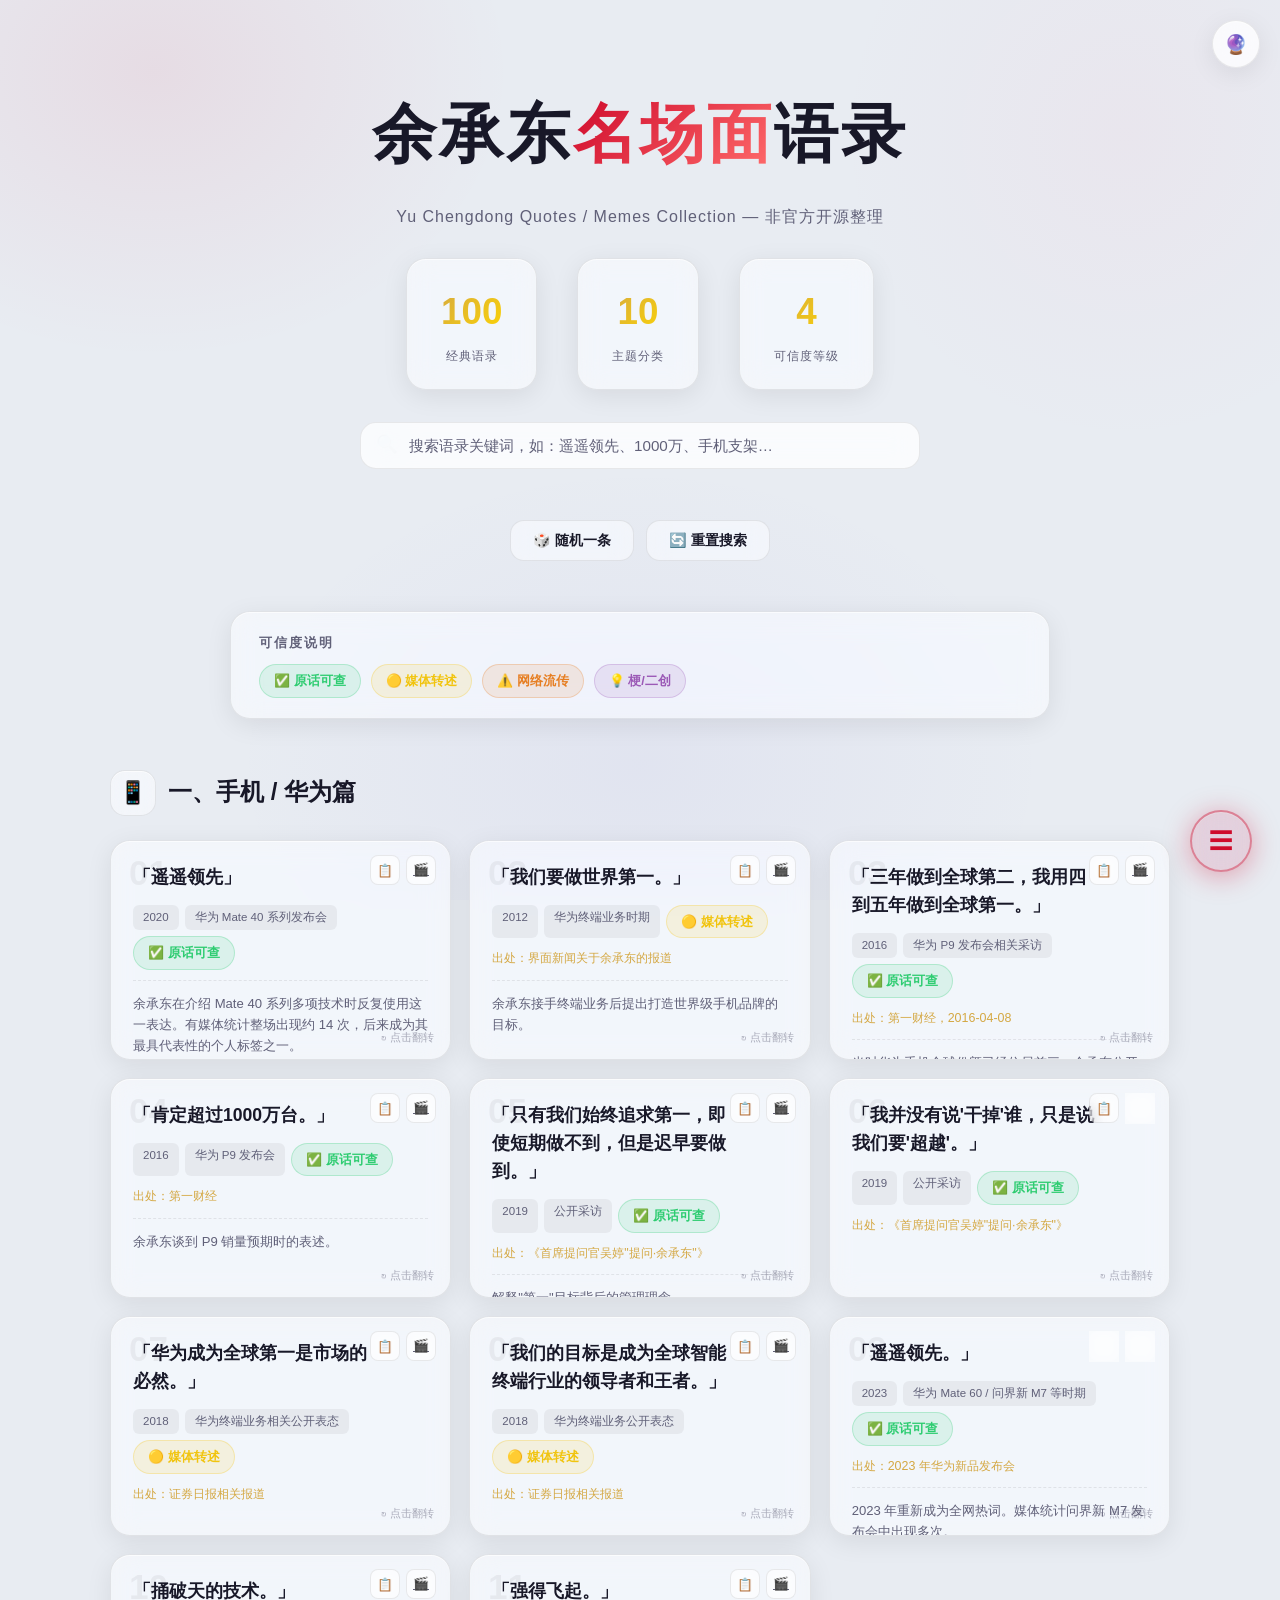
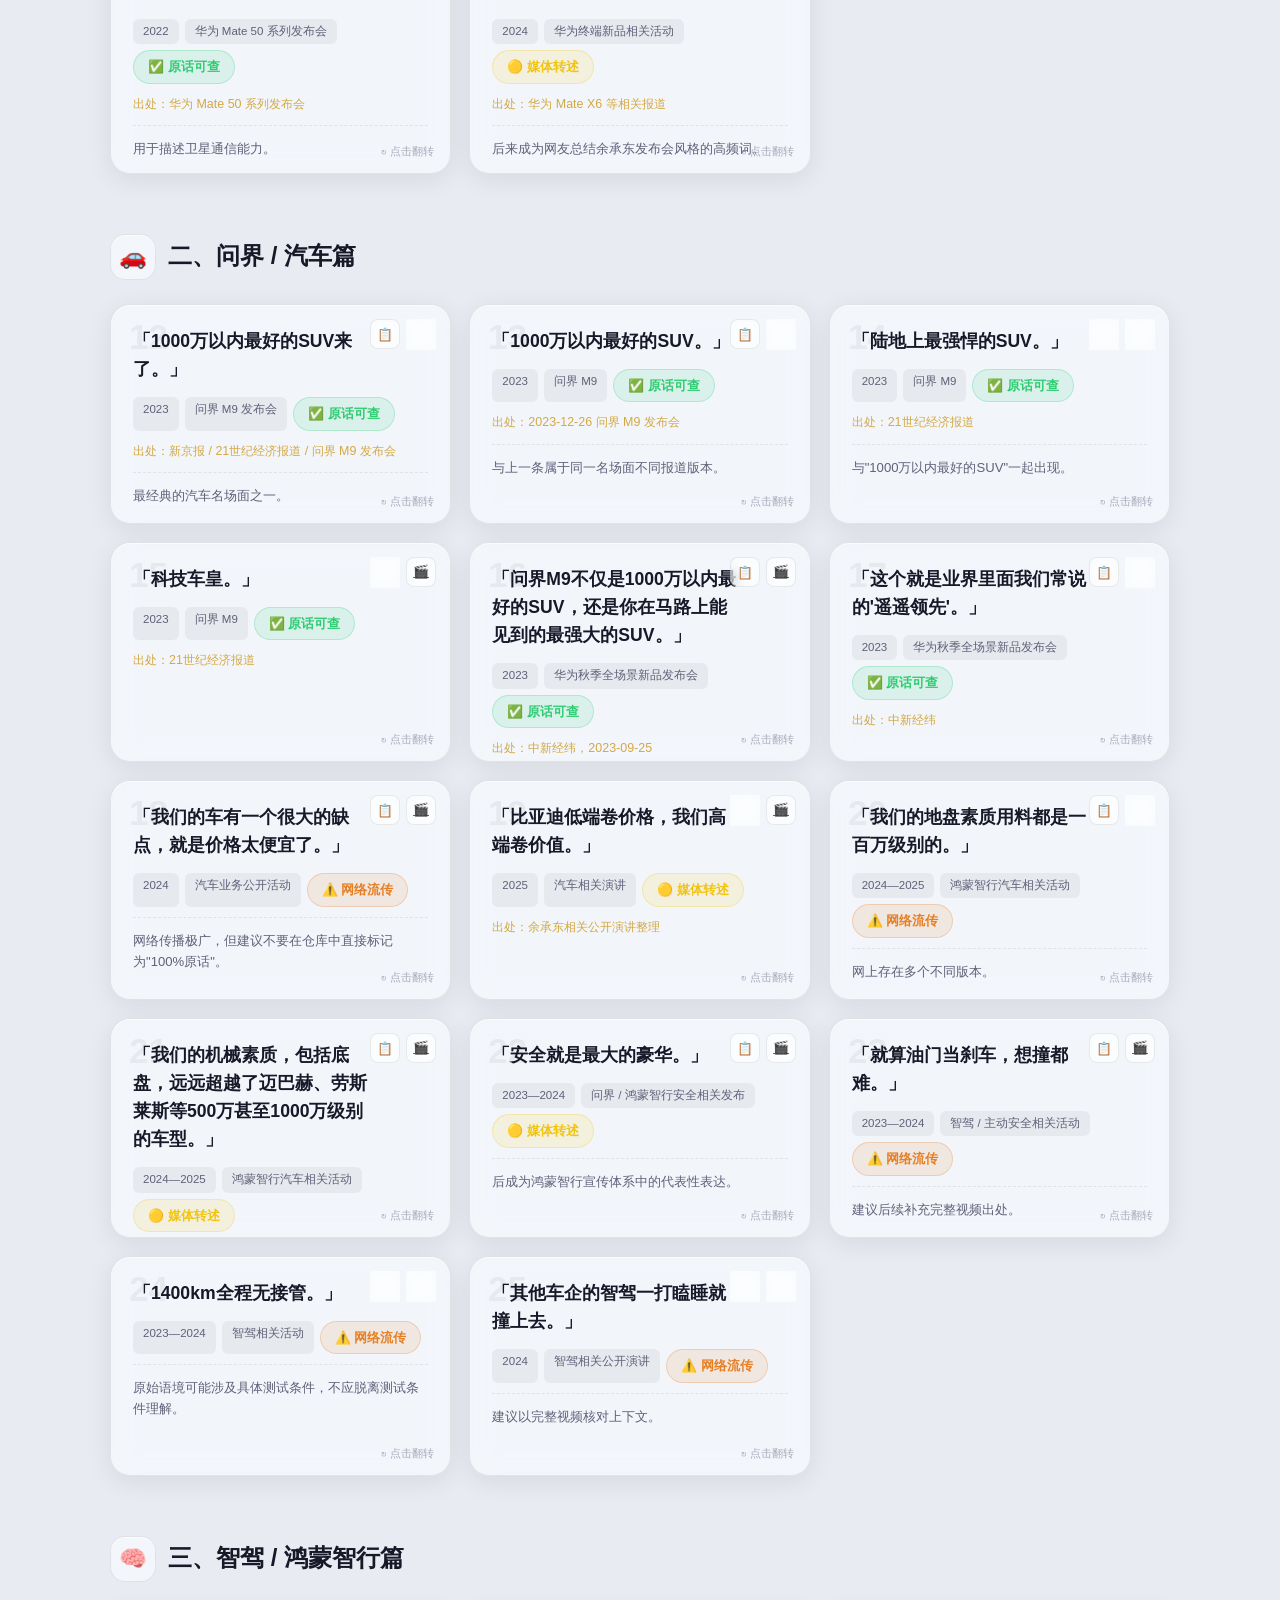
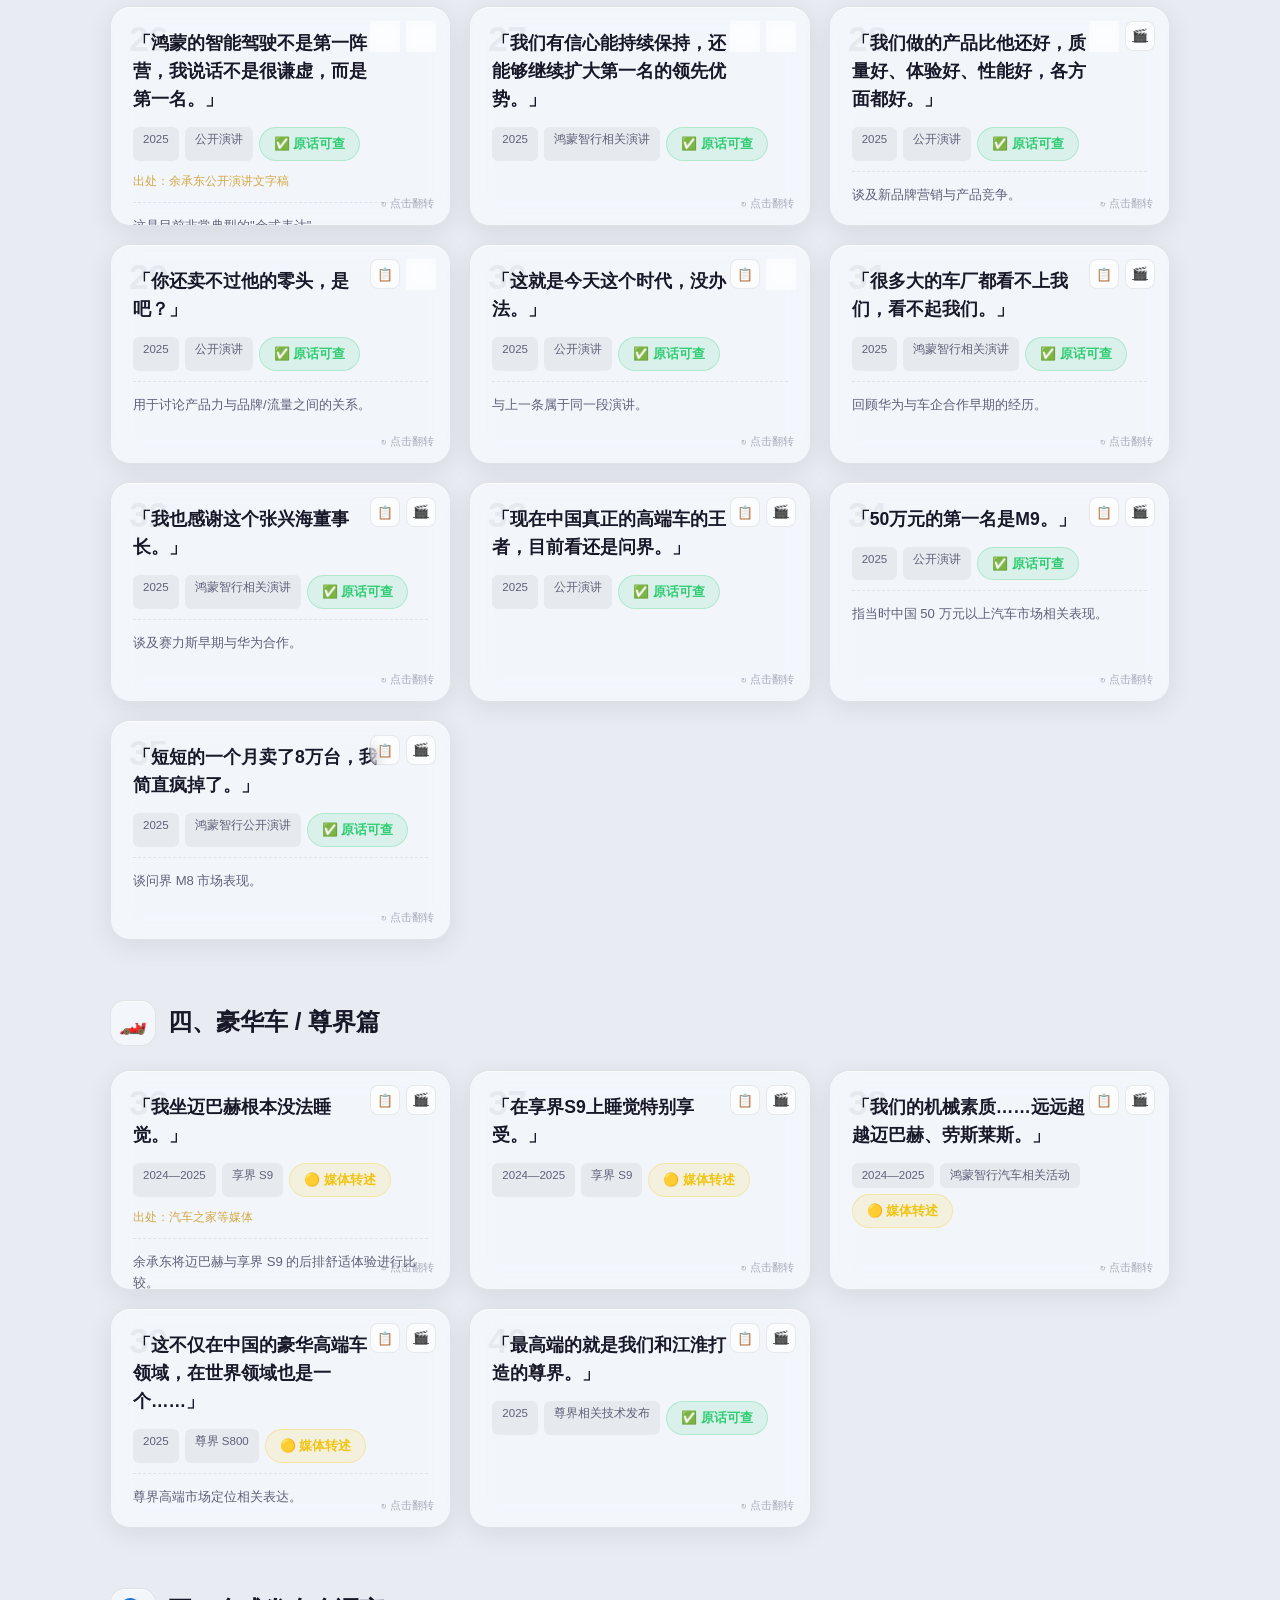
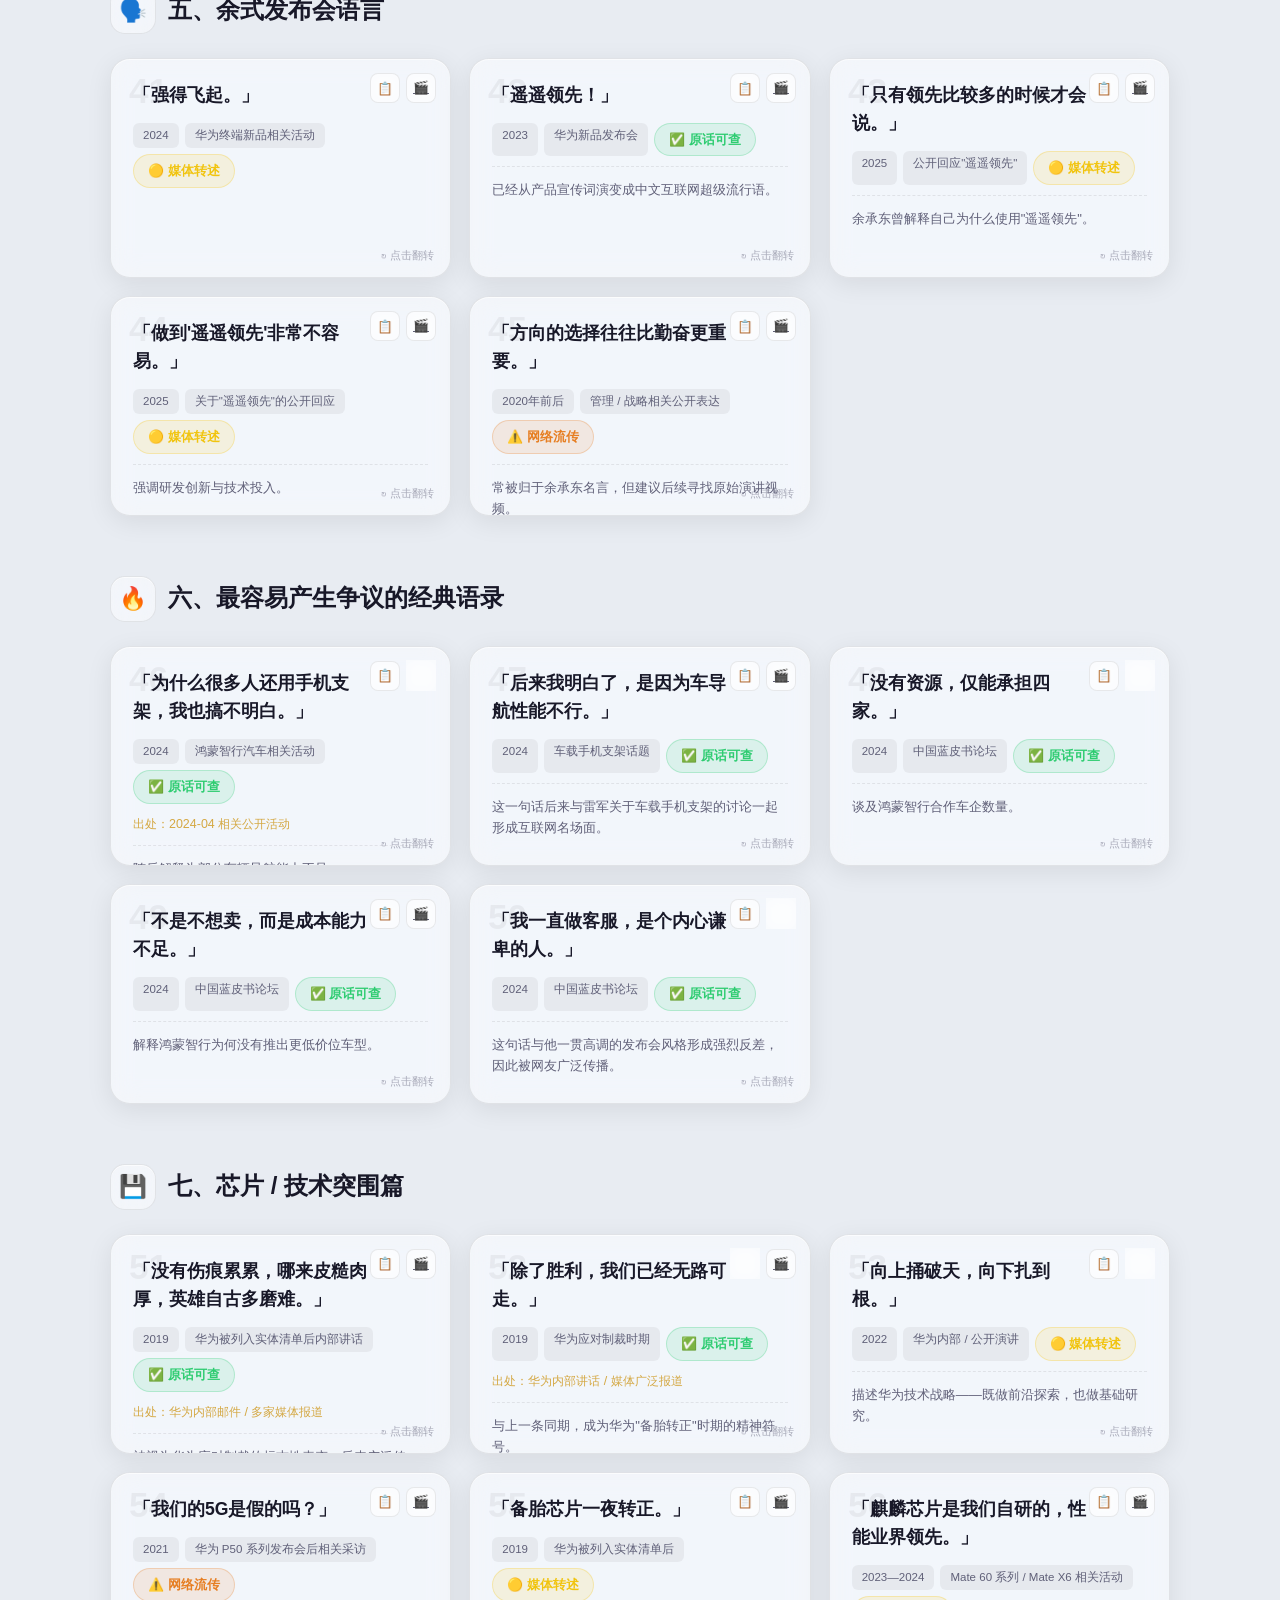
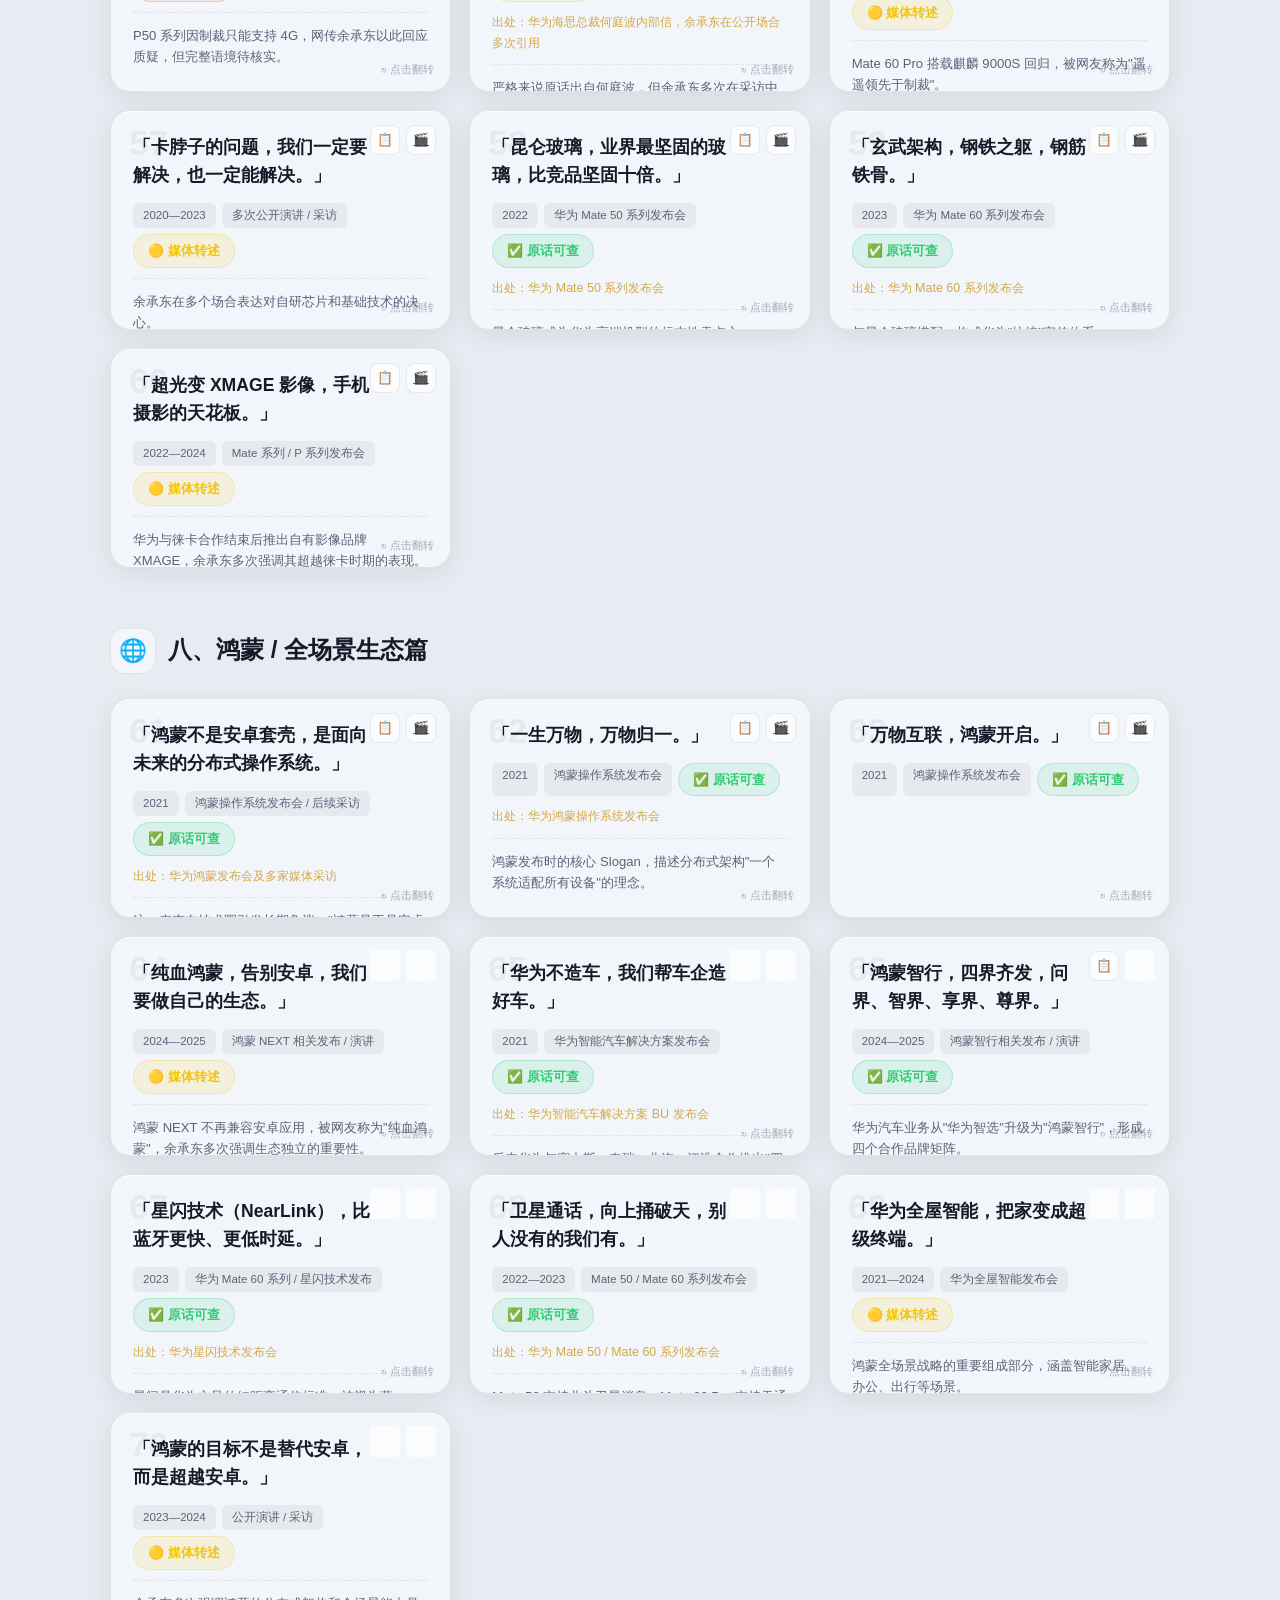
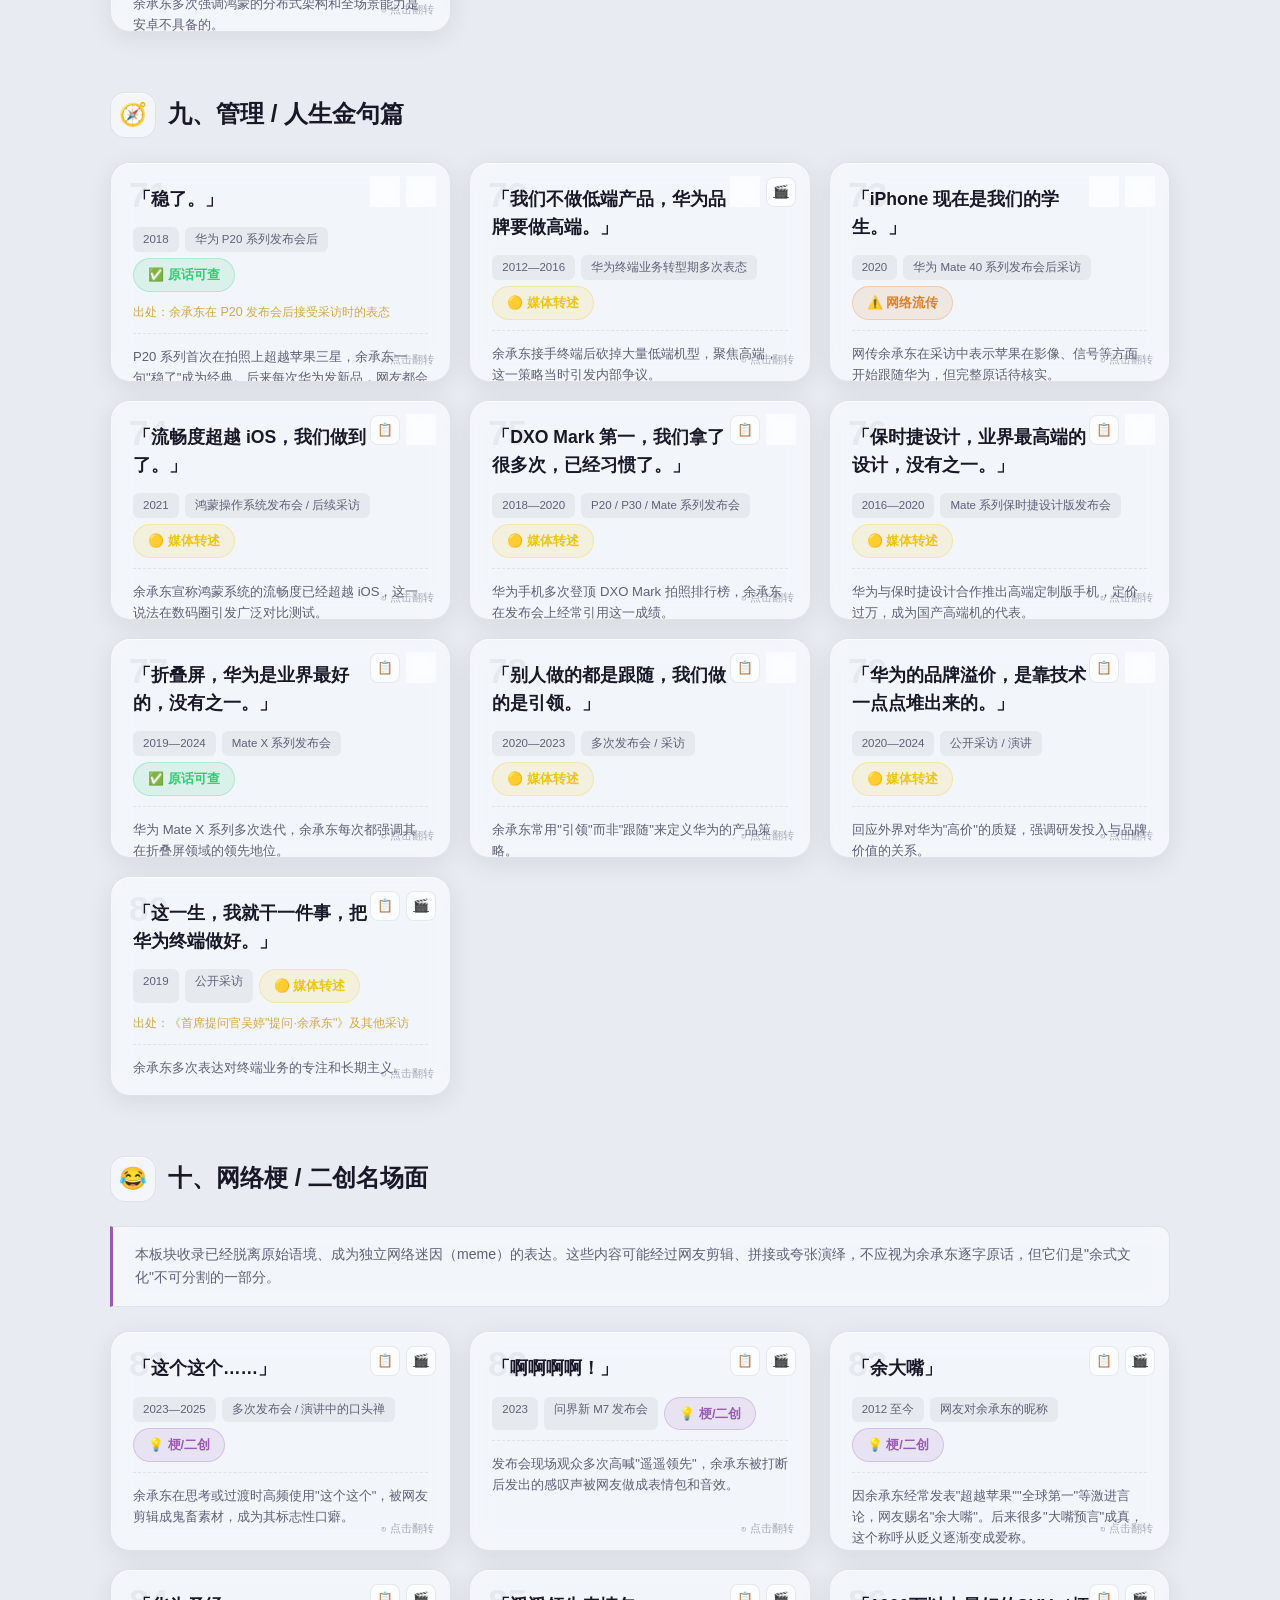
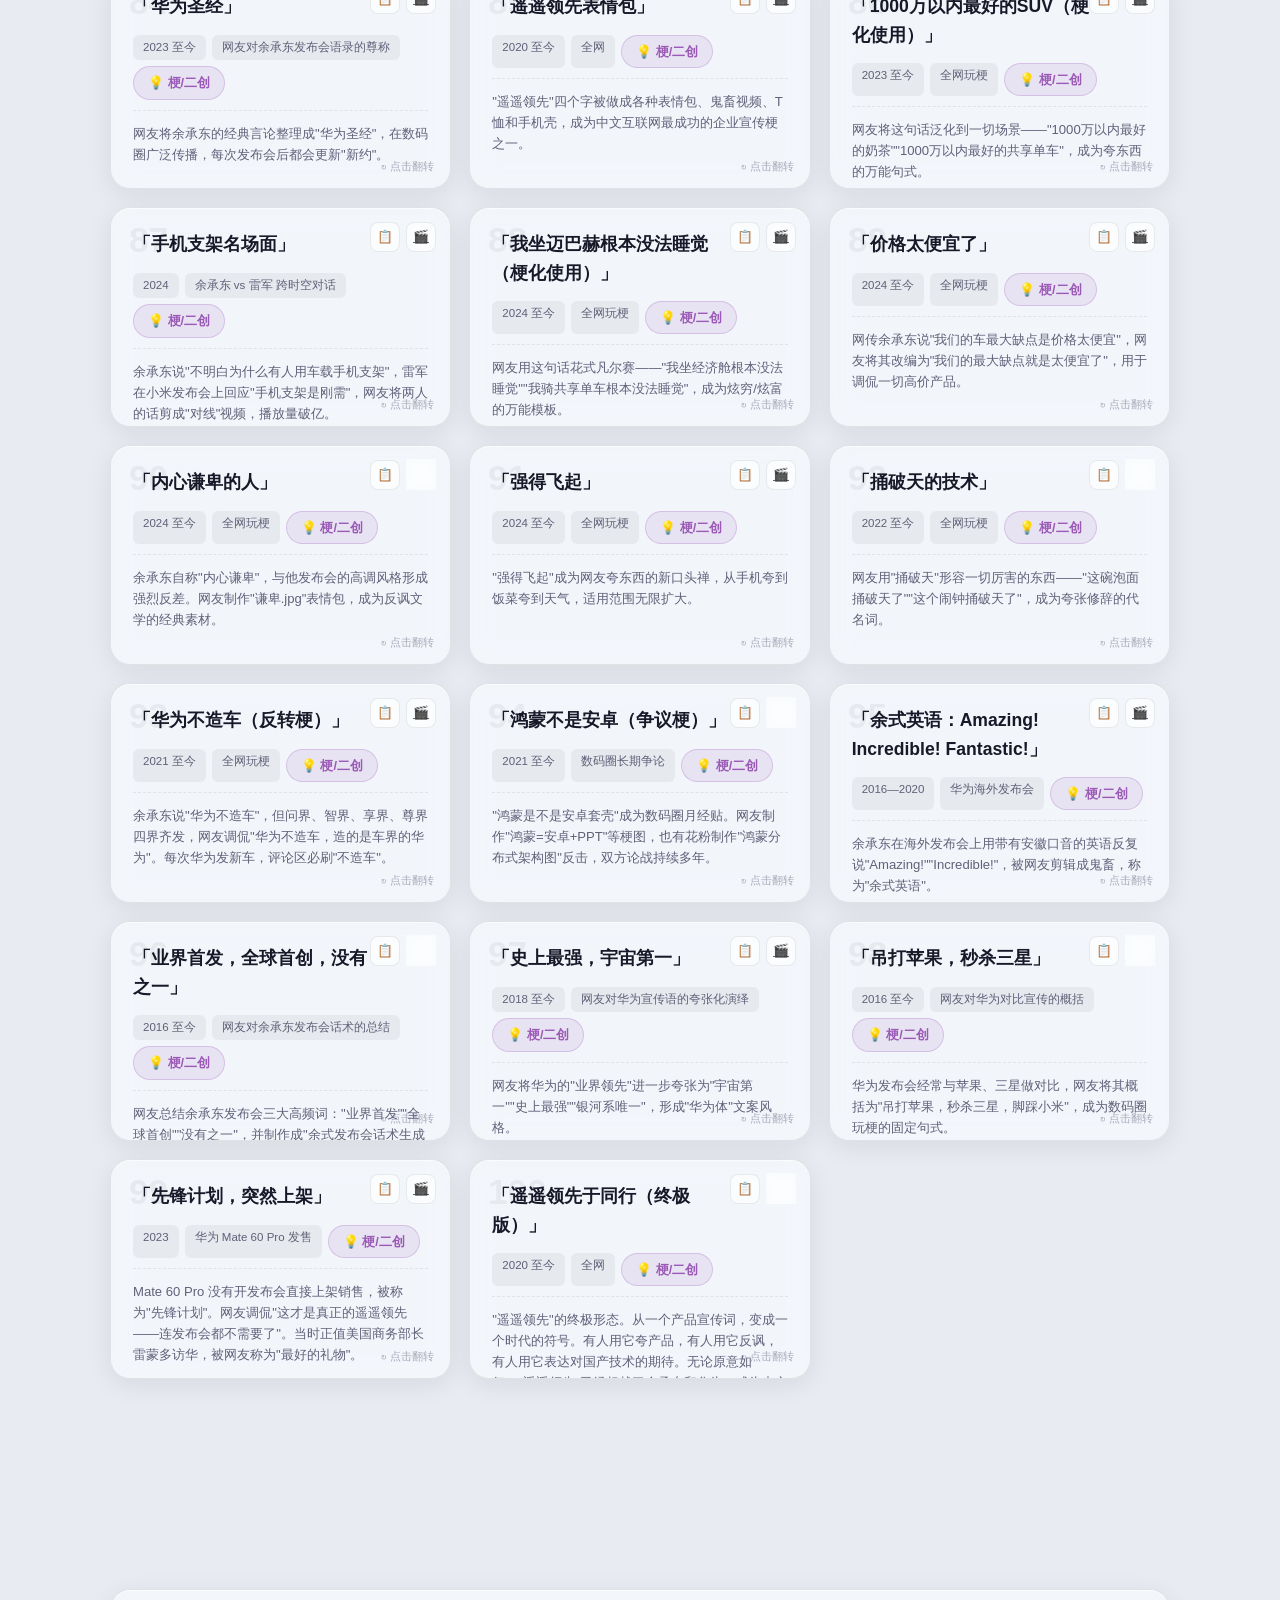
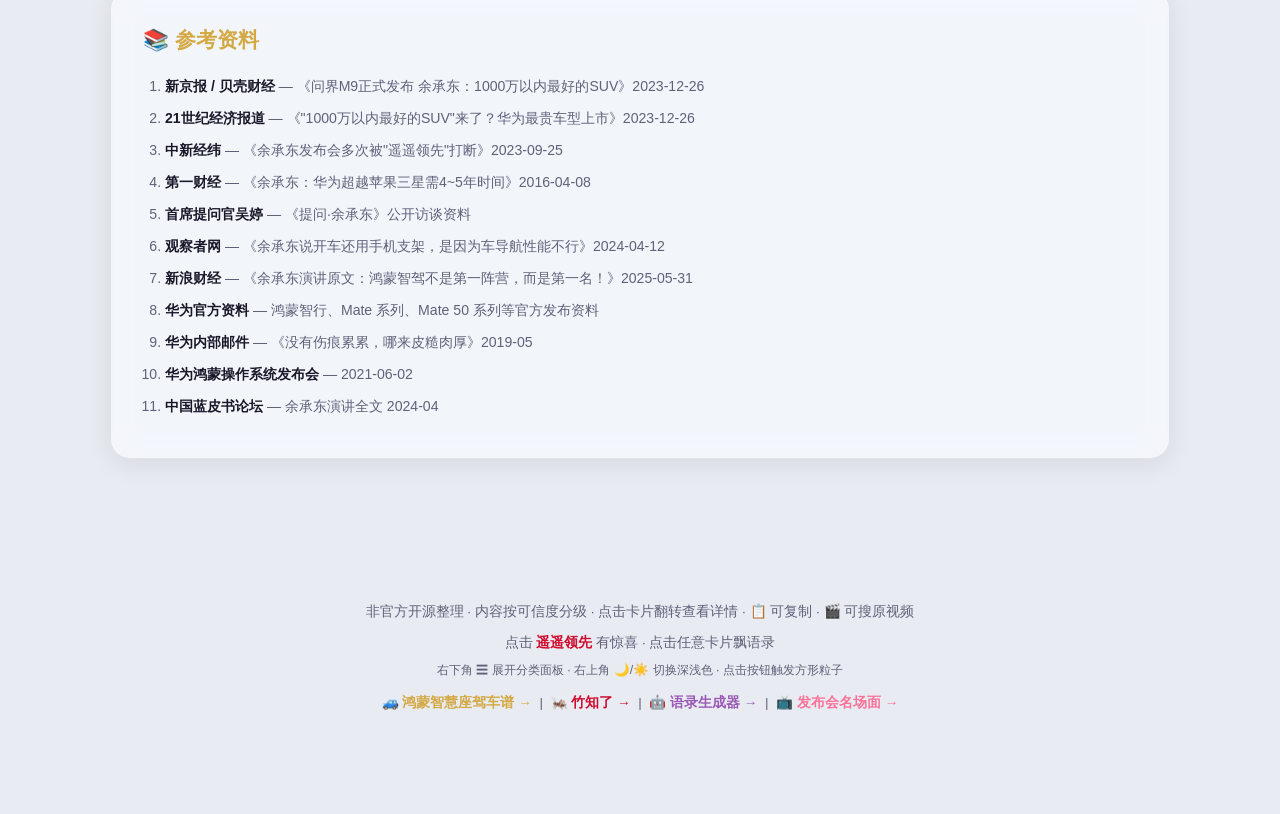
==== commit 15671b1c: "fix: 语录编号移到左上角避免与操作按钮重叠，音效板入口改名为发布会名场面" ====
--- a/index.html
+++ b/index.html
@@ -13,6 +13,7 @@
     --yellow: #f1c40f;
     --orange: #e67e22;
     --purple: #9b59b6;
+    --pink: #fb7299;
     --radius: 20px;
     --radius-sm: 12px;
   }
@@ -20,7 +21,7 @@
     --bg: #0a0a12;
     --bg-grad-1: rgba(207,10,44,0.14);
     --bg-grad-2: rgba(100,70,210,0.10);
-    --bg-grad-3: rgba(212,168,67,0.07);
+    --bg-grad-3: rgba(251,114,153,0.07);
     --glass: rgba(255,255,255,0.045);
     --glass-hover: rgba(255,255,255,0.075);
     --glass-strong: rgba(14,14,24,0.72);
@@ -37,7 +38,7 @@
     --bg: #e8ecf2;
     --bg-grad-1: rgba(207,10,44,0.07);
     --bg-grad-2: rgba(90,80,200,0.05);
-    --bg-grad-3: rgba(212,168,67,0.05);
+    --bg-grad-3: rgba(251,114,153,0.05);
     --glass: rgba(255,255,255,0.5);
     --glass-hover: rgba(255,255,255,0.7);
     --glass-strong: rgba(255,255,255,0.78);
@@ -287,7 +288,7 @@
     display: flex; flex-direction: column;
   }
   .quote-num {
-    position: absolute; top: 14px; right: 48px;
+    position: absolute; top: 14px; left: 18px;
     font-size: 2.2rem; font-weight: 900; color: var(--text-faint); line-height: 1;
   }
   .card-actions { position: absolute; top: 14px; right: 14px; display: flex; gap: 6px; z-index: 3; }
@@ -427,7 +428,7 @@
     <div class="fab-grid-item full" id="carNavBtn"><span class="emoji">🚙</span> 鸿蒙座驾车谱 →</div>
     <div class="fab-grid-item full" id="zhuzhiliaoNavBtn"><span class="emoji">🦗</span> 竹知了（余承东同款）→</div>
     <div class="fab-grid-item full" id="generatorNavBtn"><span class="emoji">🤖</span> 余式语录生成器 →</div>
-    <div class="fab-grid-item full" id="soundboardNavBtn"><span class="emoji">🔊</span> 发布会音效板 →</div>
+    <div class="fab-grid-item full" id="soundboardNavBtn"><span class="emoji">📺</span> 发布会名场面 →</div>
   </div>
 </div>
 <button class="fab-main" id="fabMain">☰</button>
@@ -496,7 +497,7 @@
     <a class="car-link" href="cars.html">🚙 鸿蒙智慧座驾车谱 →</a> &nbsp;|&nbsp;
     <a class="car-link" href="https://yangh9.github.io/zhuzhiliao/" target="_blank" style="color:var(--accent);">🦗 竹知了 →</a> &nbsp;|&nbsp;
     <a class="car-link" href="generator.html" style="color:var(--purple);">🤖 语录生成器 →</a> &nbsp;|&nbsp;
-    <a class="car-link" href="soundboard.html" style="color:var(--green);">🔊 音效板 →</a>
+    <a class="car-link" href="soundboard.html" style="color:var(--pink);">📺 发布会名场面 →</a>
   </p>
 </footer>
 <script>
@@ -563,7 +564,7 @@
   {num:"60",text:"超光变 XMAGE 影像，手机摄影的天花板。",tags:["2022—2024","Mate 系列 / P 系列发布会"],cred:"media",source:"",note:"华为与徕卡合作结束后推出自有影像品牌 XMAGE，余承东多次强调其超越徕卡时期的表现。",video:"XMAGE 影像 天花板"},
   {num:"61",text:"鸿蒙不是安卓套壳，是面向未来的分布式操作系统。",tags:["2021","鸿蒙操作系统发布会 / 后续采访"],cred:"verified",source:"出处：华为鸿蒙发布会及多家媒体采访",note:"这一表态在技术圈引发长期争议，\"鸿蒙是不是安卓套壳\"成为年度话题。",video:"鸿蒙 不是安卓套壳 分布式"},
   {num:"62",text:"一生万物，万物归一。",tags:["2021","鸿蒙操作系统发布会"],cred:"verified",source:"出处：华为鸿蒙操作系统发布会",note:"鸿蒙发布时的核心 Slogan，描述分布式架构\"一个系统适配所有设备\"的理念。",video:"鸿蒙 一生万物 万物归一"},
-  {num:"63",text:"万物互联，鸿蒙开启。",tags:["2021","鸿蒙操作系统发布会"],cred:"verified",source:"出处：华为鸿蒙操作系统发布会",note:"",video:"鸿蒙 万物互联"},
+  {num:"63",text:"万物互联，鸿蒙开启。",tags:["2021","鸿蒙操作系统发布会"],cred:"verified",source:"",note:"",video:"鸿蒙 万物互联"},
   {num:"64",text:"纯血鸿蒙，告别安卓，我们要做自己的生态。",tags:["2024—2025","鸿蒙 NEXT 相关发布 / 演讲"],cred:"media",source:"",note:"鸿蒙 NEXT 不再兼容安卓应用，被网友称为\"纯血鸿蒙\"，余承东多次强调生态独立的重要性。",video:"纯血鸿蒙 告别安卓"},
   {num:"65",text:"华为不造车，我们帮车企造好车。",tags:["2021","华为智能汽车解决方案发布会"],cred:"verified",source:"出处：华为智能汽车解决方案 BU 发布会",note:"后来华为与赛力斯、奇瑞、北汽、江淮合作推出\"四界\"，\"不造车\"的边界成为持续讨论话题。",video:"华为不造车 帮车企造好车"},
   {num:"66",text:"鸿蒙智行，四界齐发，问界、智界、享界、尊界。",tags:["2024—2025","鸿蒙智行相关发布 / 演讲"],cred:"verified",source:"",note:"华为汽车业务从\"华为智选\"升级为\"鸿蒙智行\"，形成四个合作品牌矩阵。",video:"鸿蒙智行 四界齐发"},
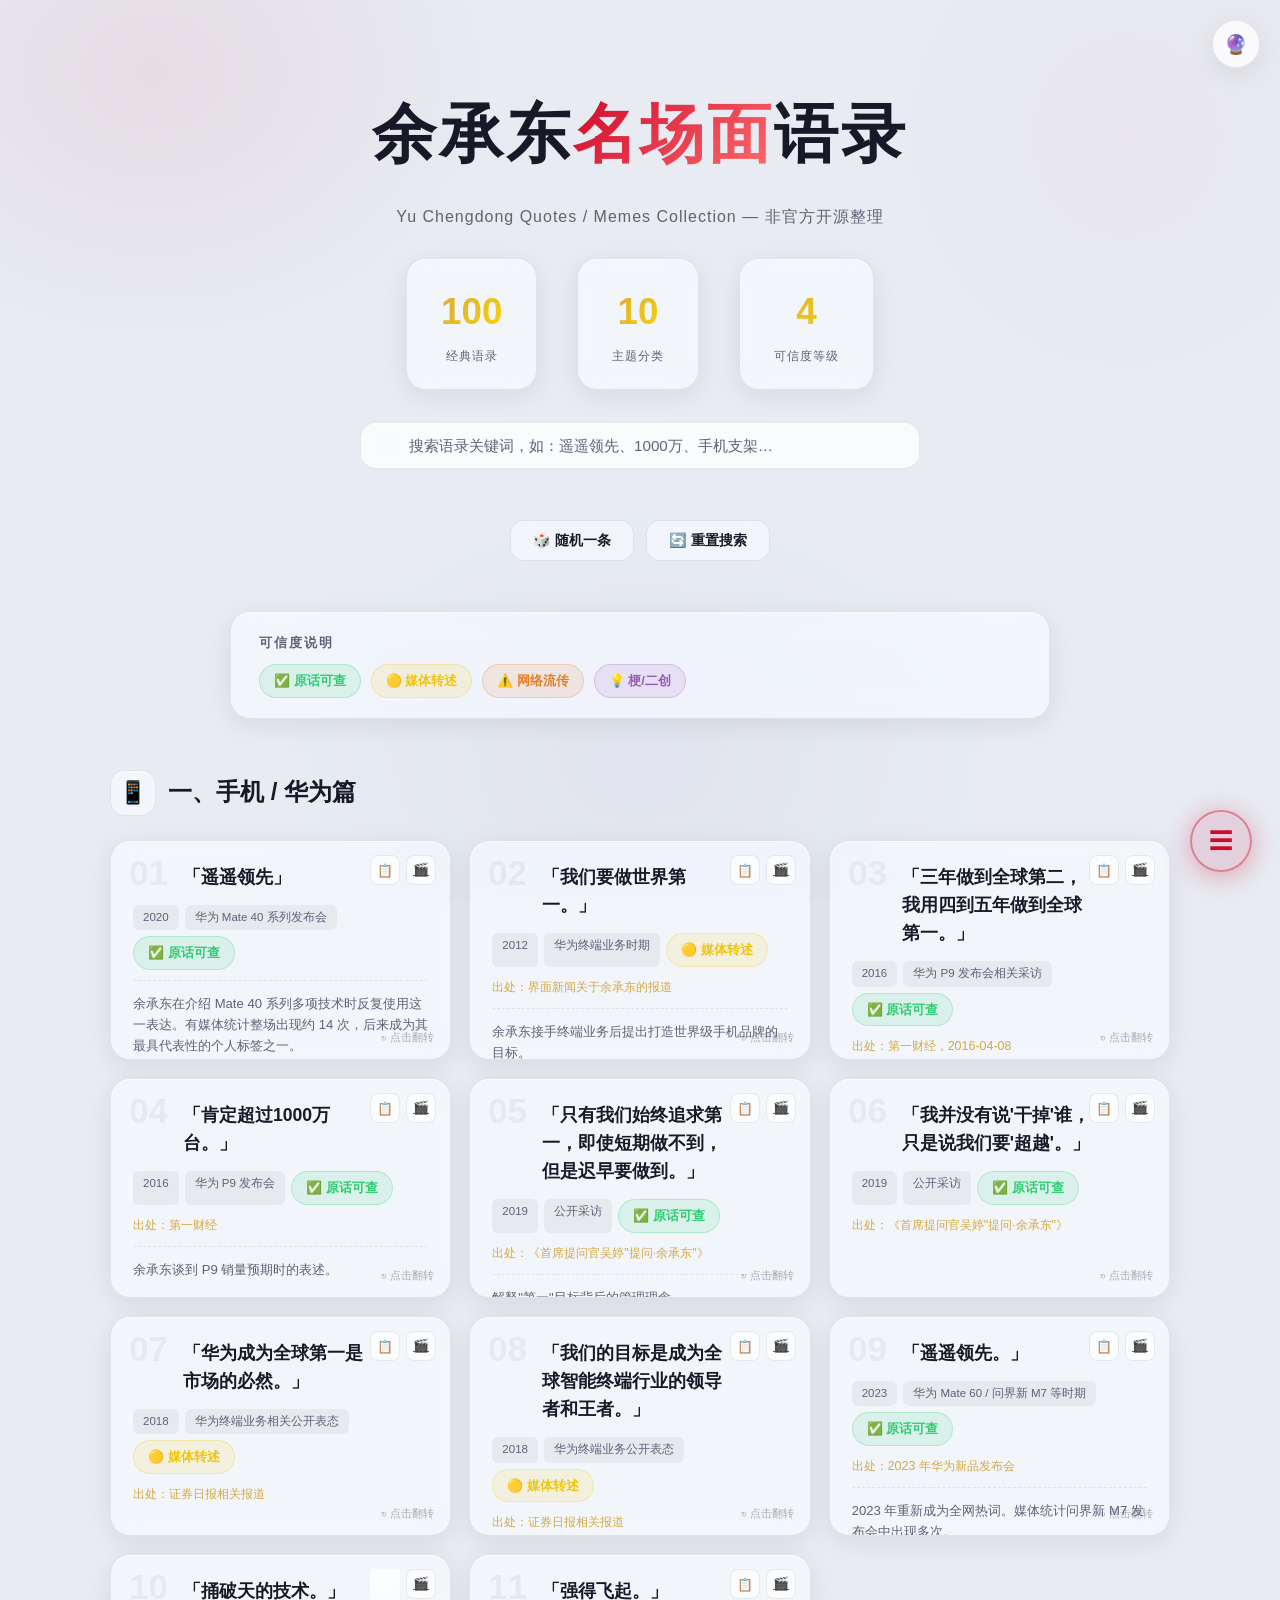
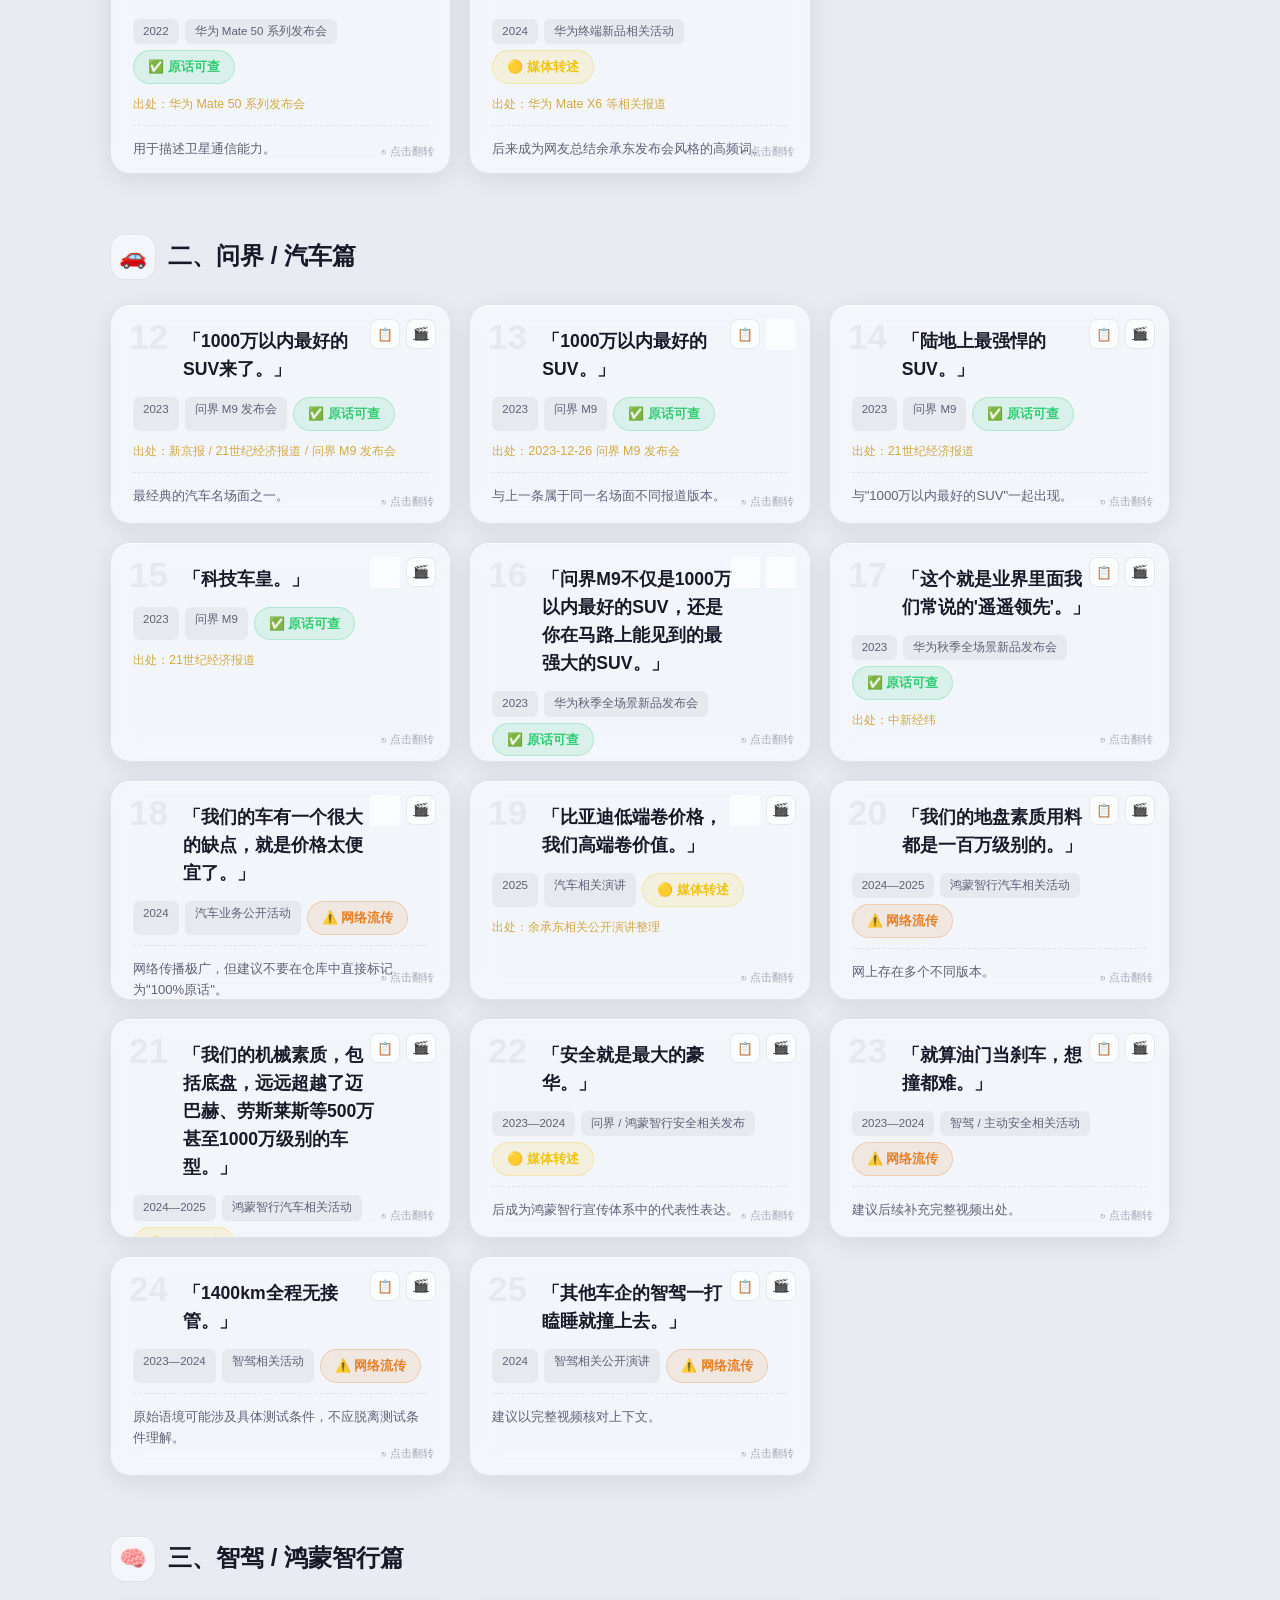
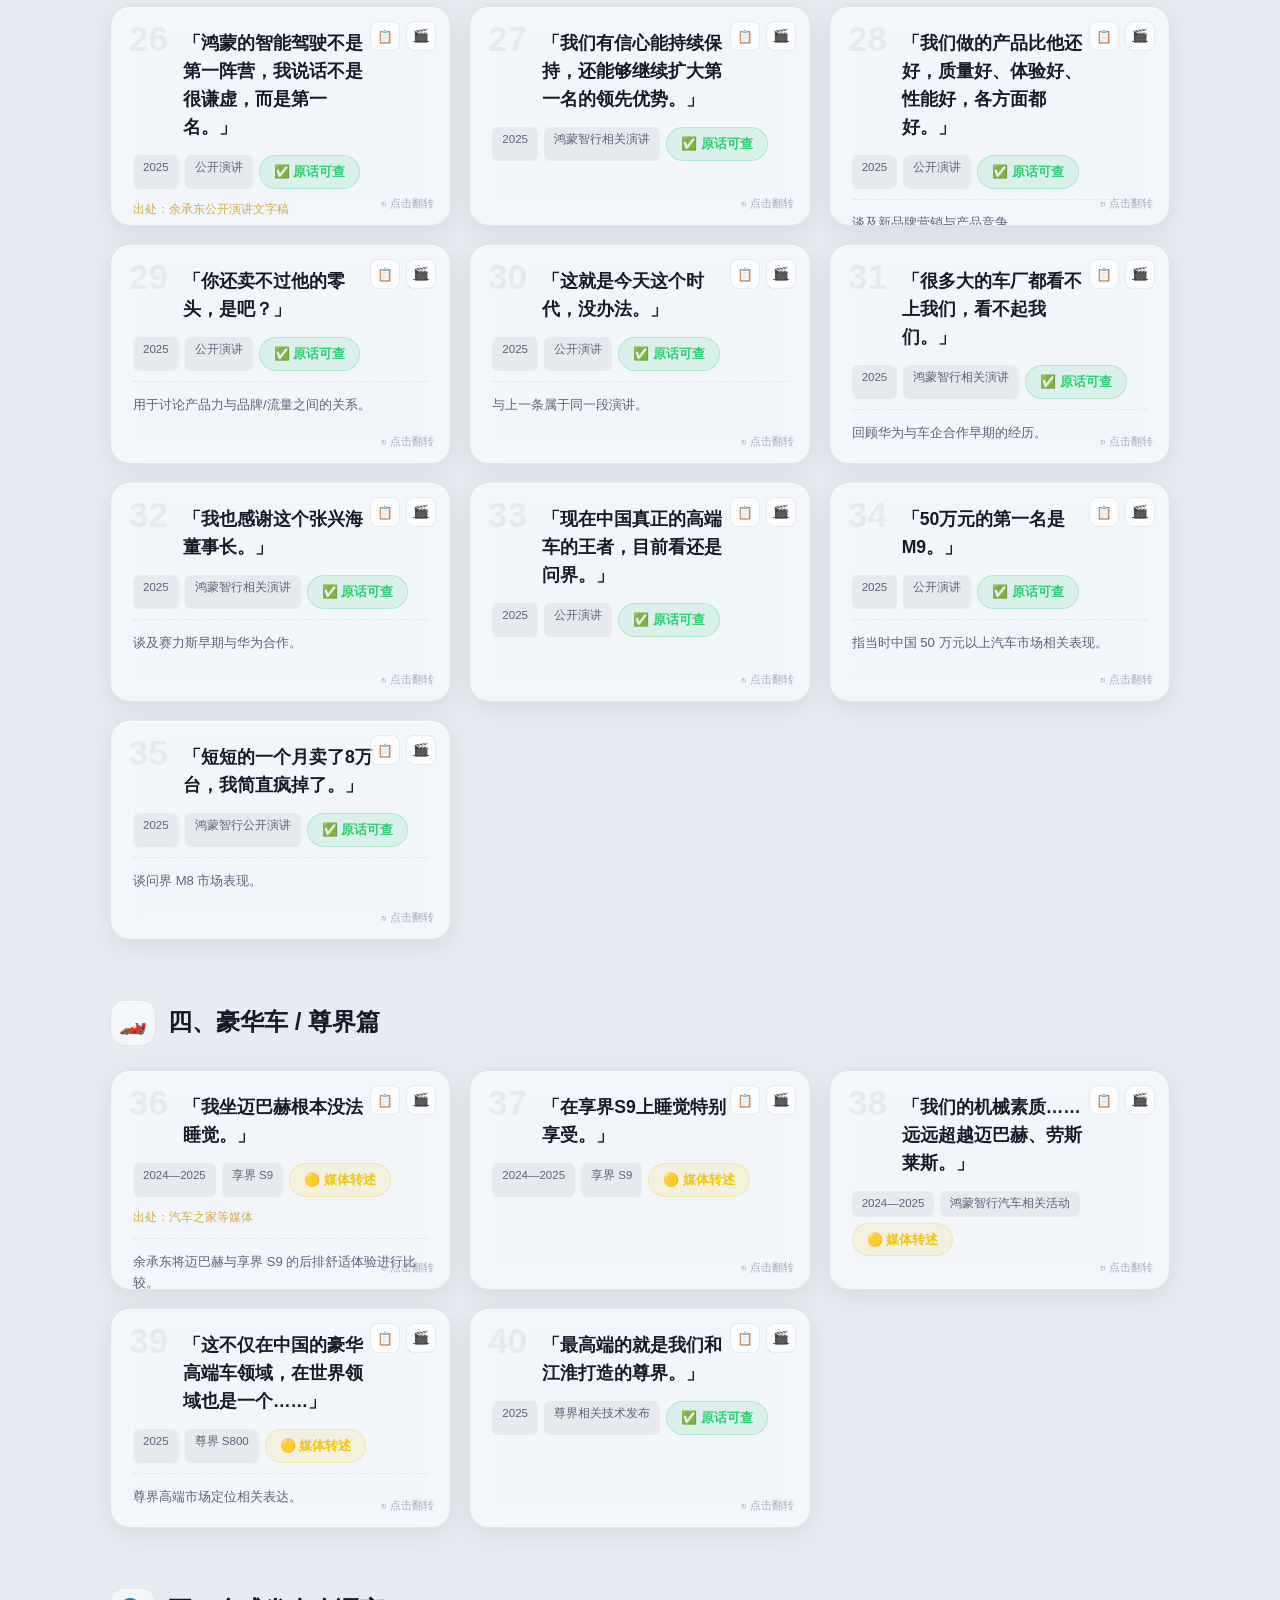
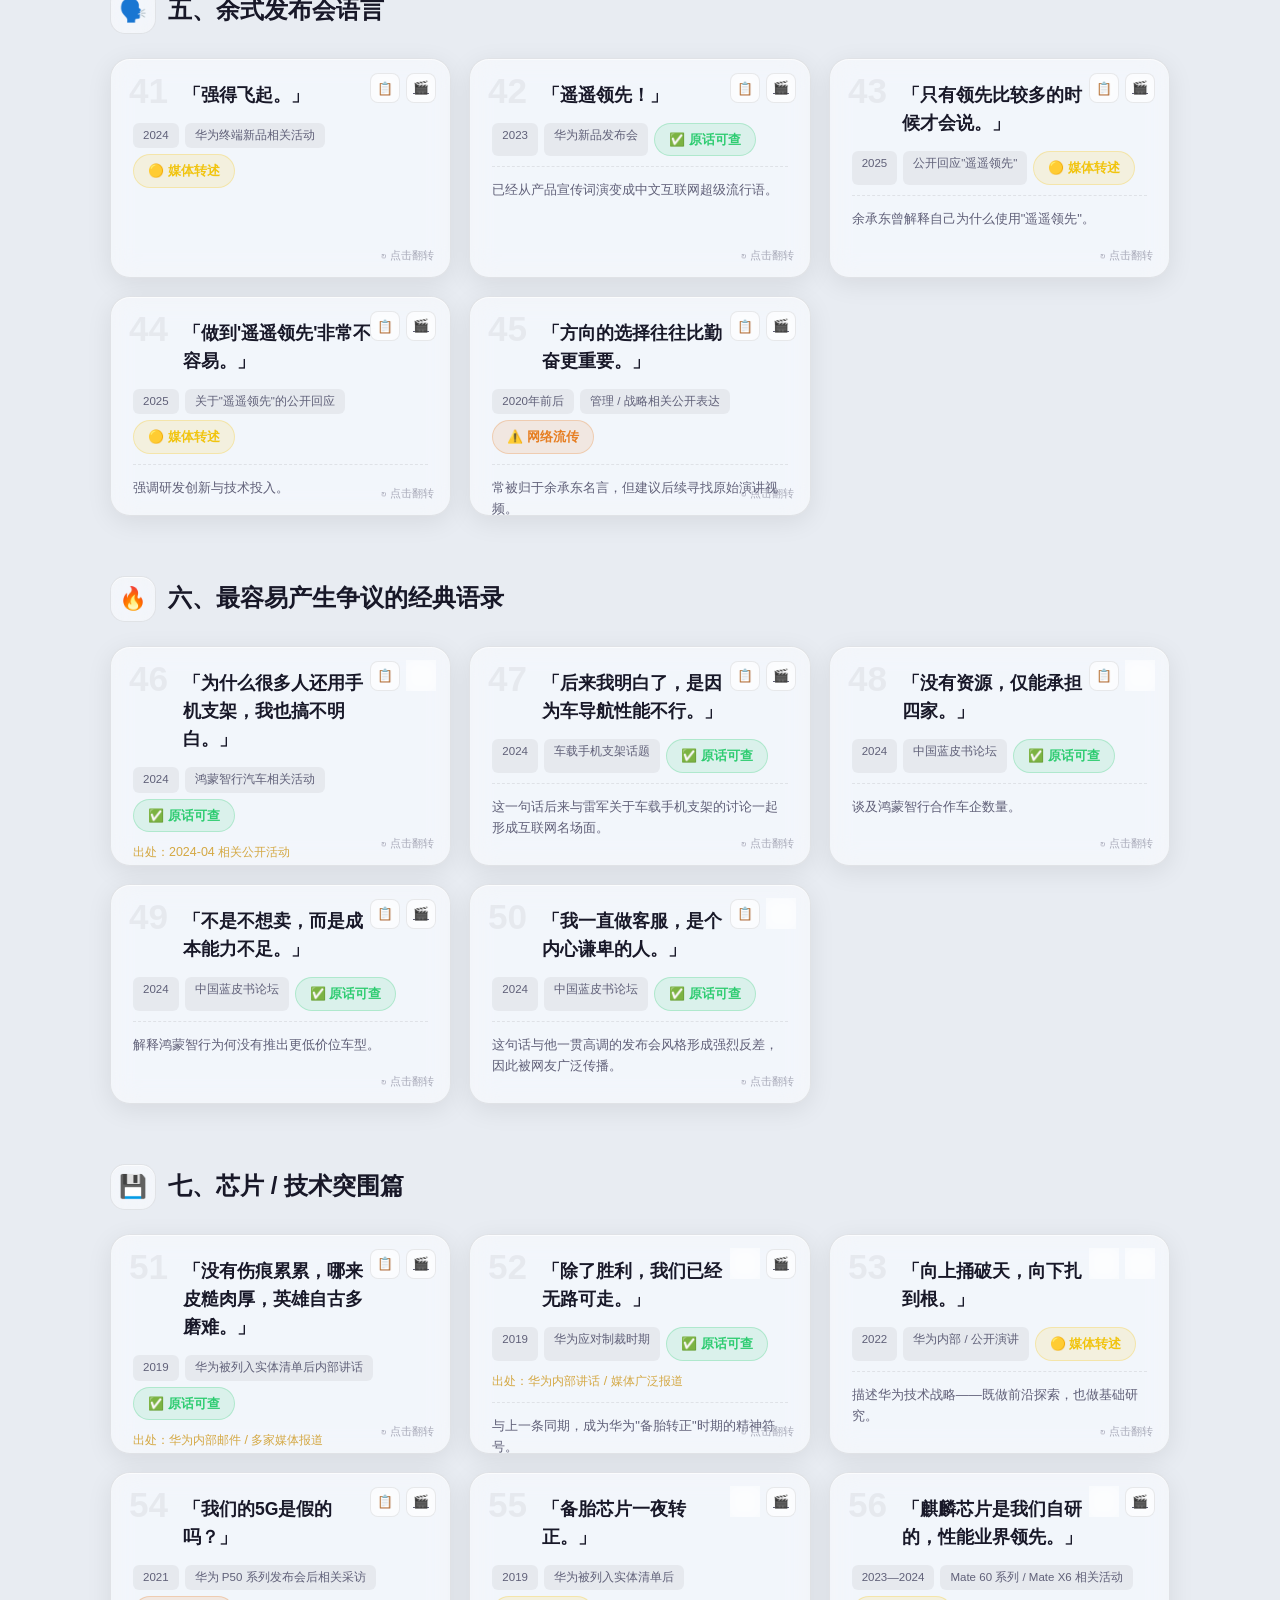
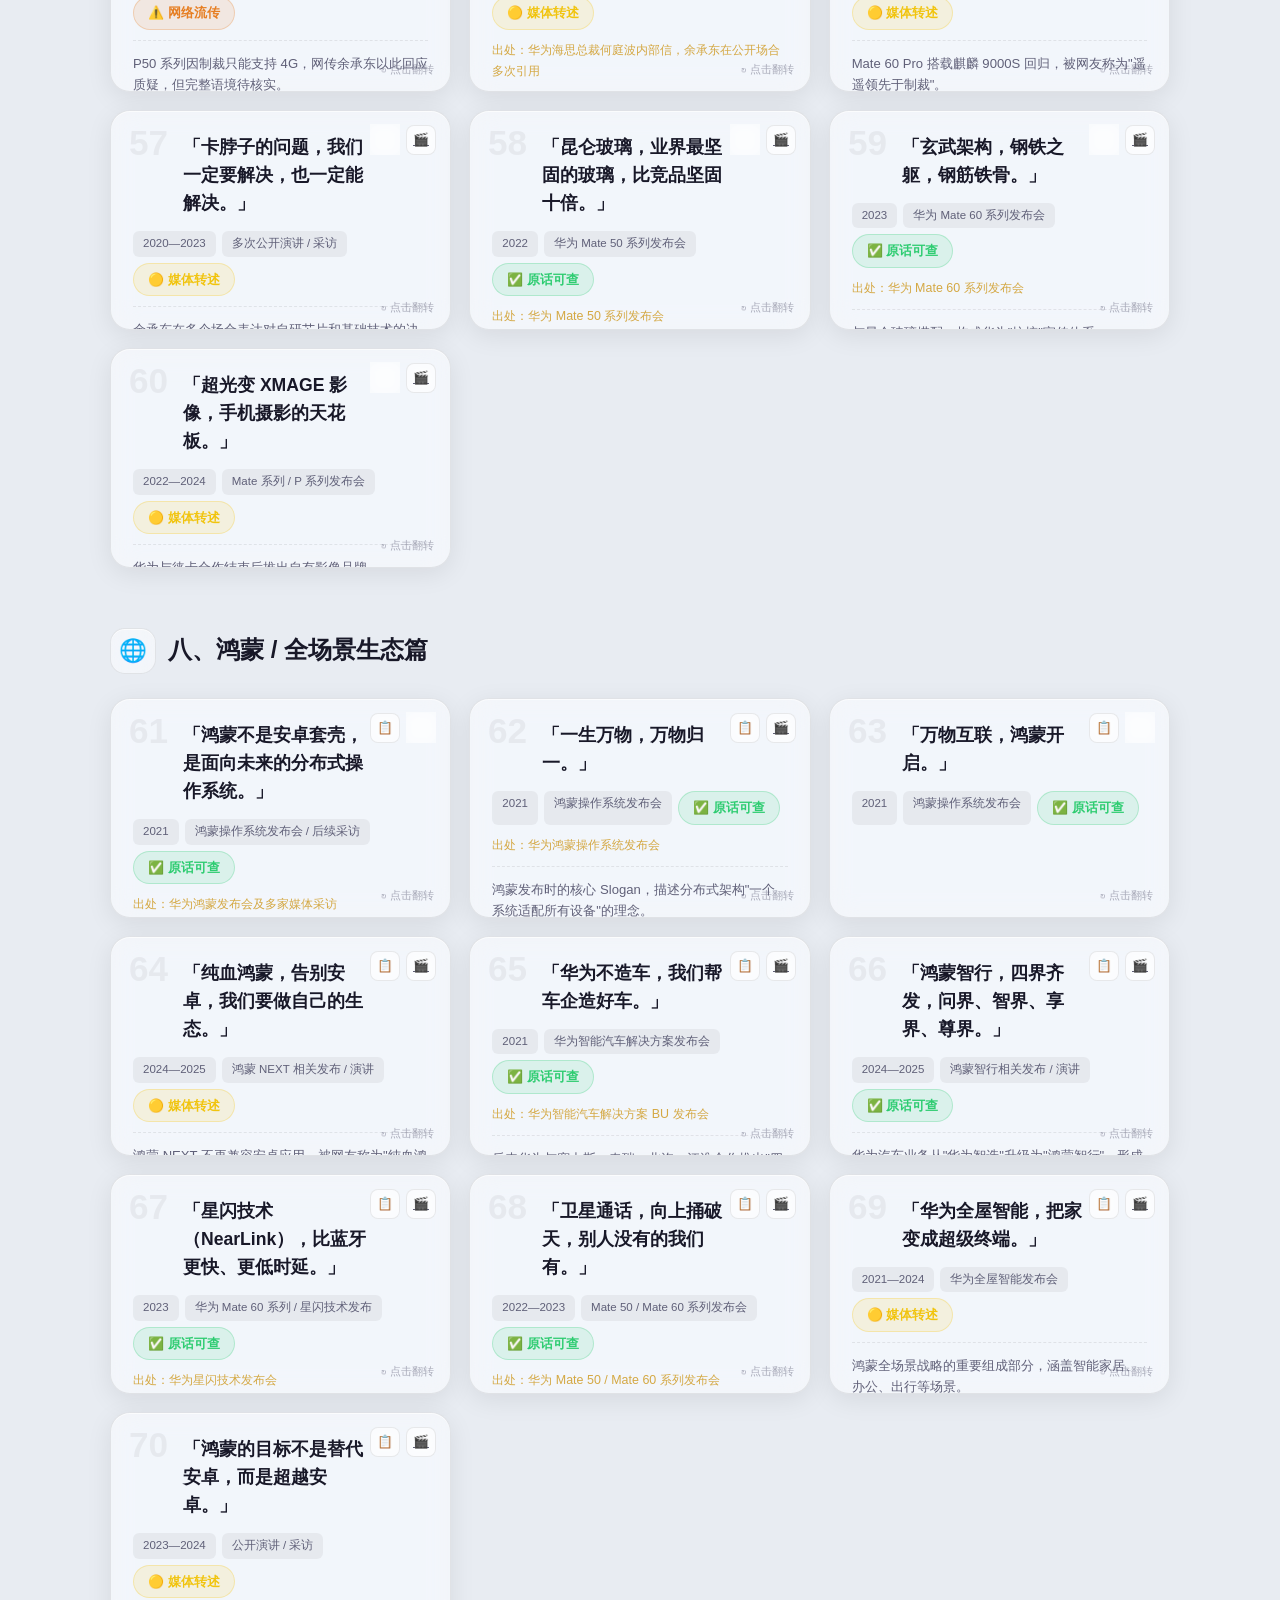
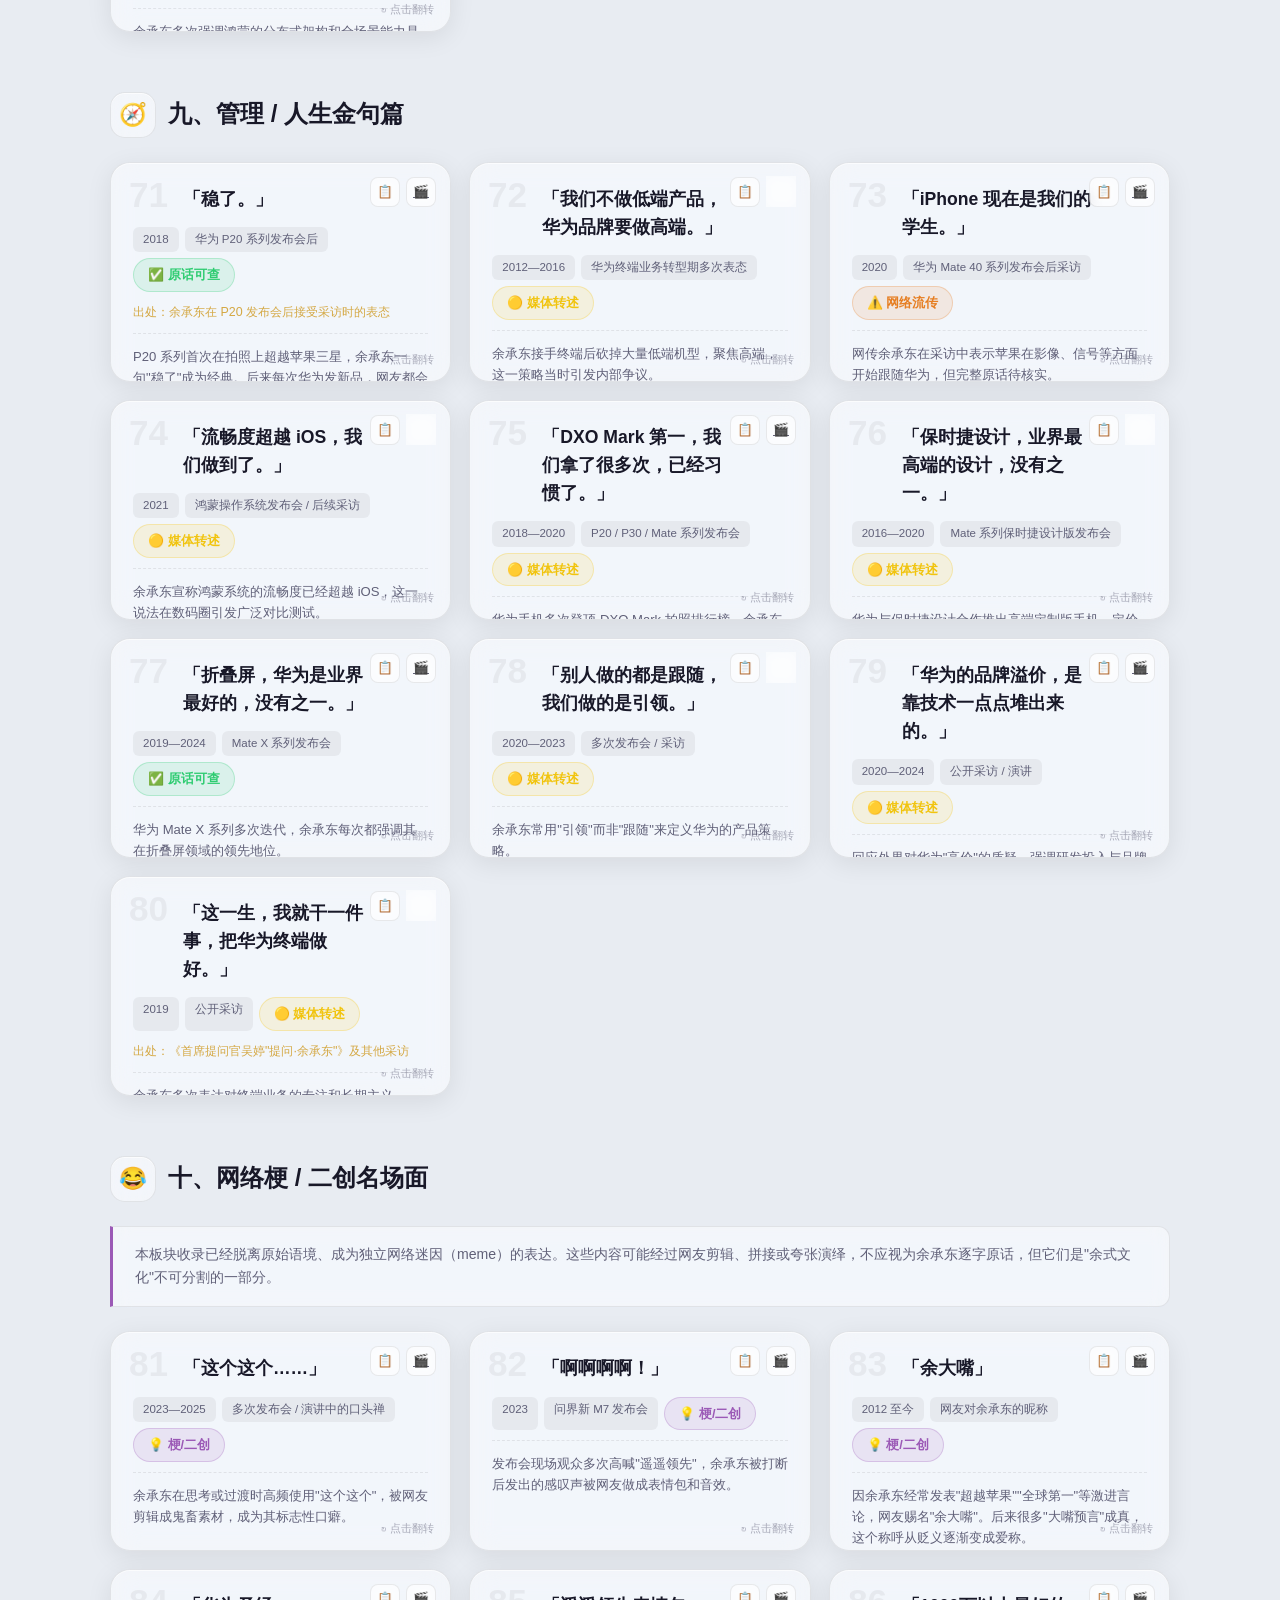
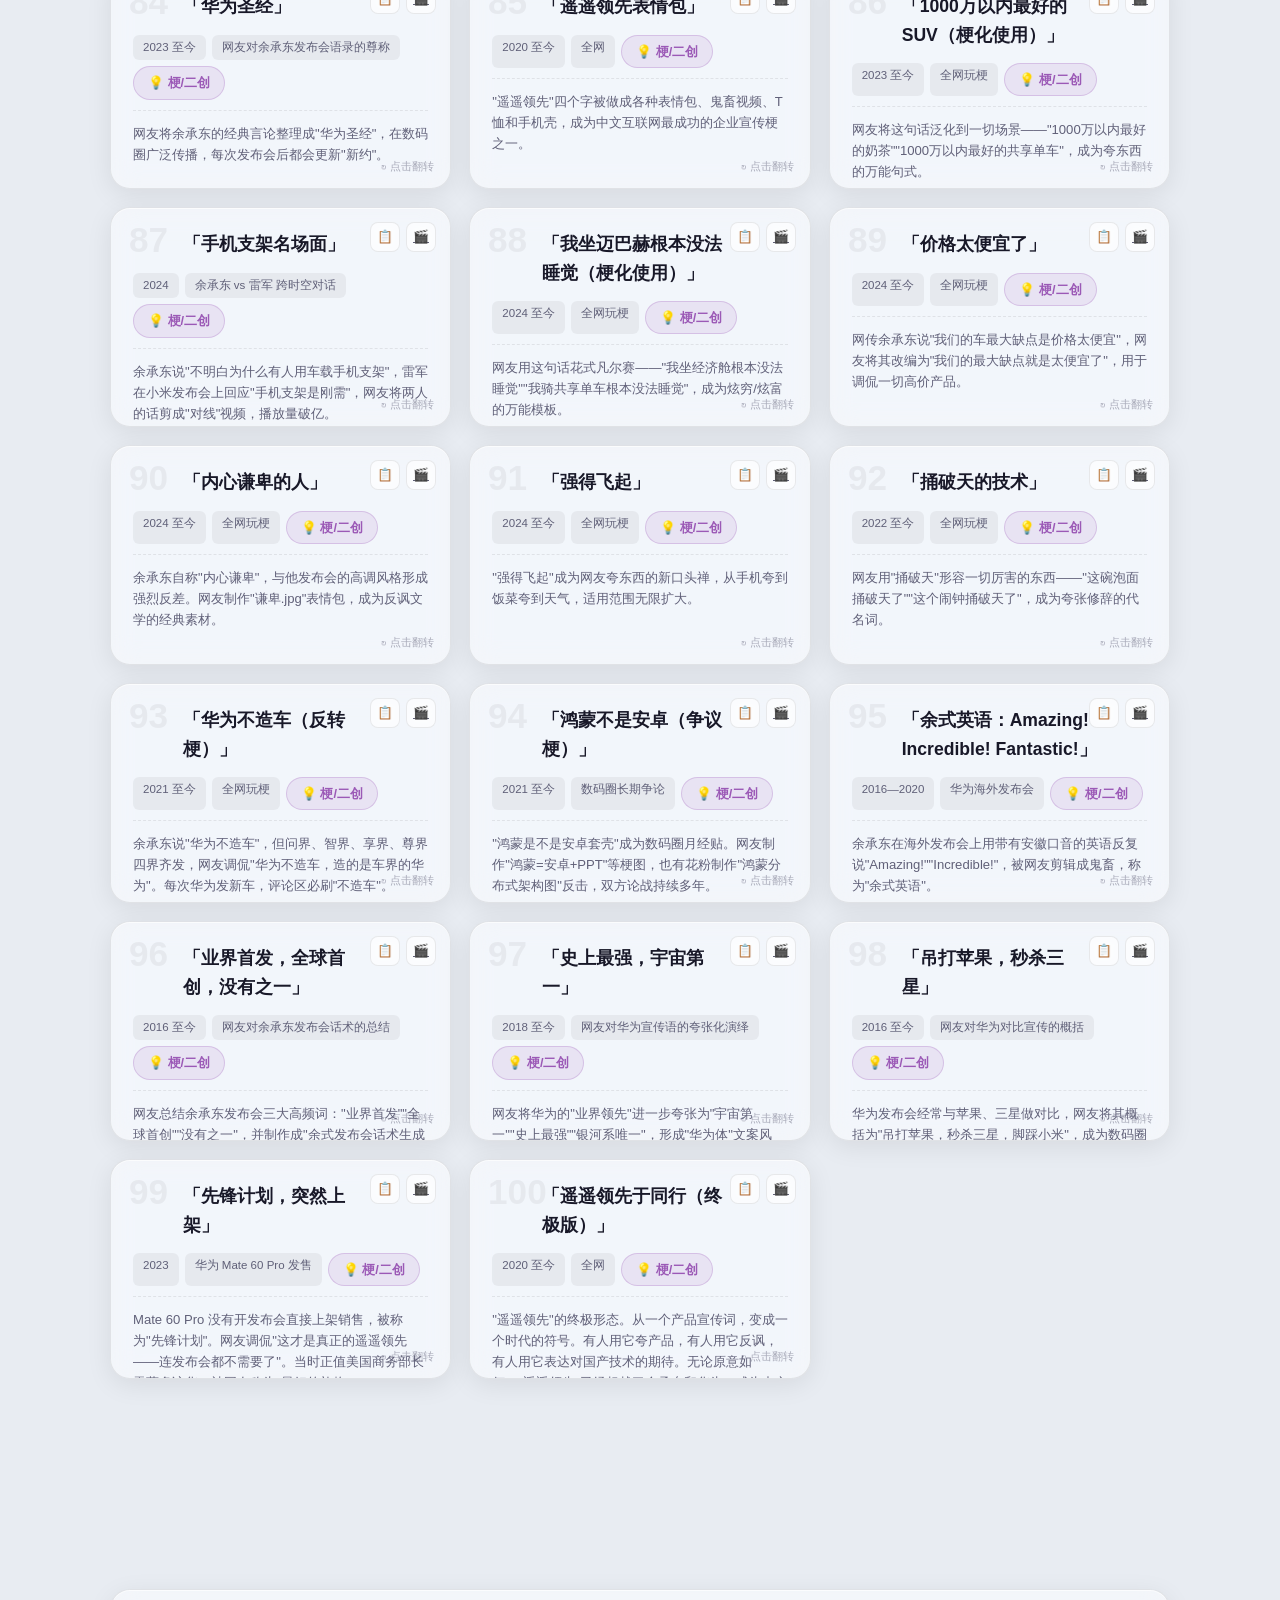
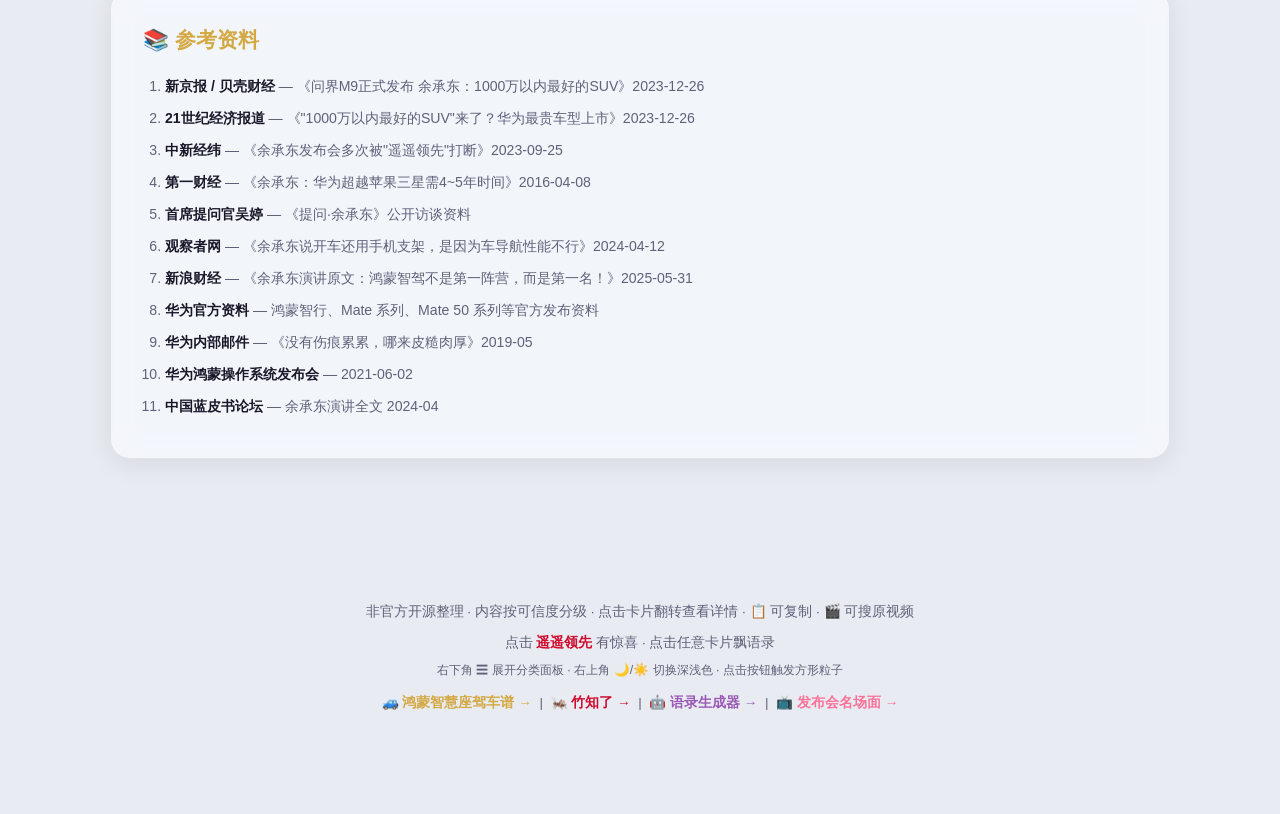
==== commit 15471800: "fix: 语录文字增加左侧内边距，避免与左上角编号重叠" ====
--- a/index.html
+++ b/index.html
@@ -303,7 +303,7 @@
   .icon-btn:hover { background: var(--accent); border-color: var(--accent); color: #fff; transform: scale(1.1); }
   .icon-btn.copied { background: var(--green); border-color: var(--green); color: #fff; }
   .icon-btn.video-btn:hover { background: var(--purple); border-color: var(--purple); }
-  .quote-text { font-size: 1.1rem; font-weight: 700; line-height: 1.6; margin-bottom: 14px; padding-right: 50px; color: var(--text); }
+  .quote-text { font-size: 1.1rem; font-weight: 700; line-height: 1.6; margin-bottom: 14px; padding-right: 50px; padding-left: 50px; color: var(--text); }
   .quote-meta { display: flex; flex-wrap: wrap; gap: 6px; margin-bottom: 10px; }
   .meta-tag { font-size: 0.72rem; padding: 3px 10px; border-radius: 6px; background: var(--text-faint); color: var(--text-dim); }
   .quote-note { font-size: 0.82rem; color: var(--text-dim); line-height: 1.6; margin-top: 10px; padding-top: 12px; border-top: 1px dashed var(--border); }
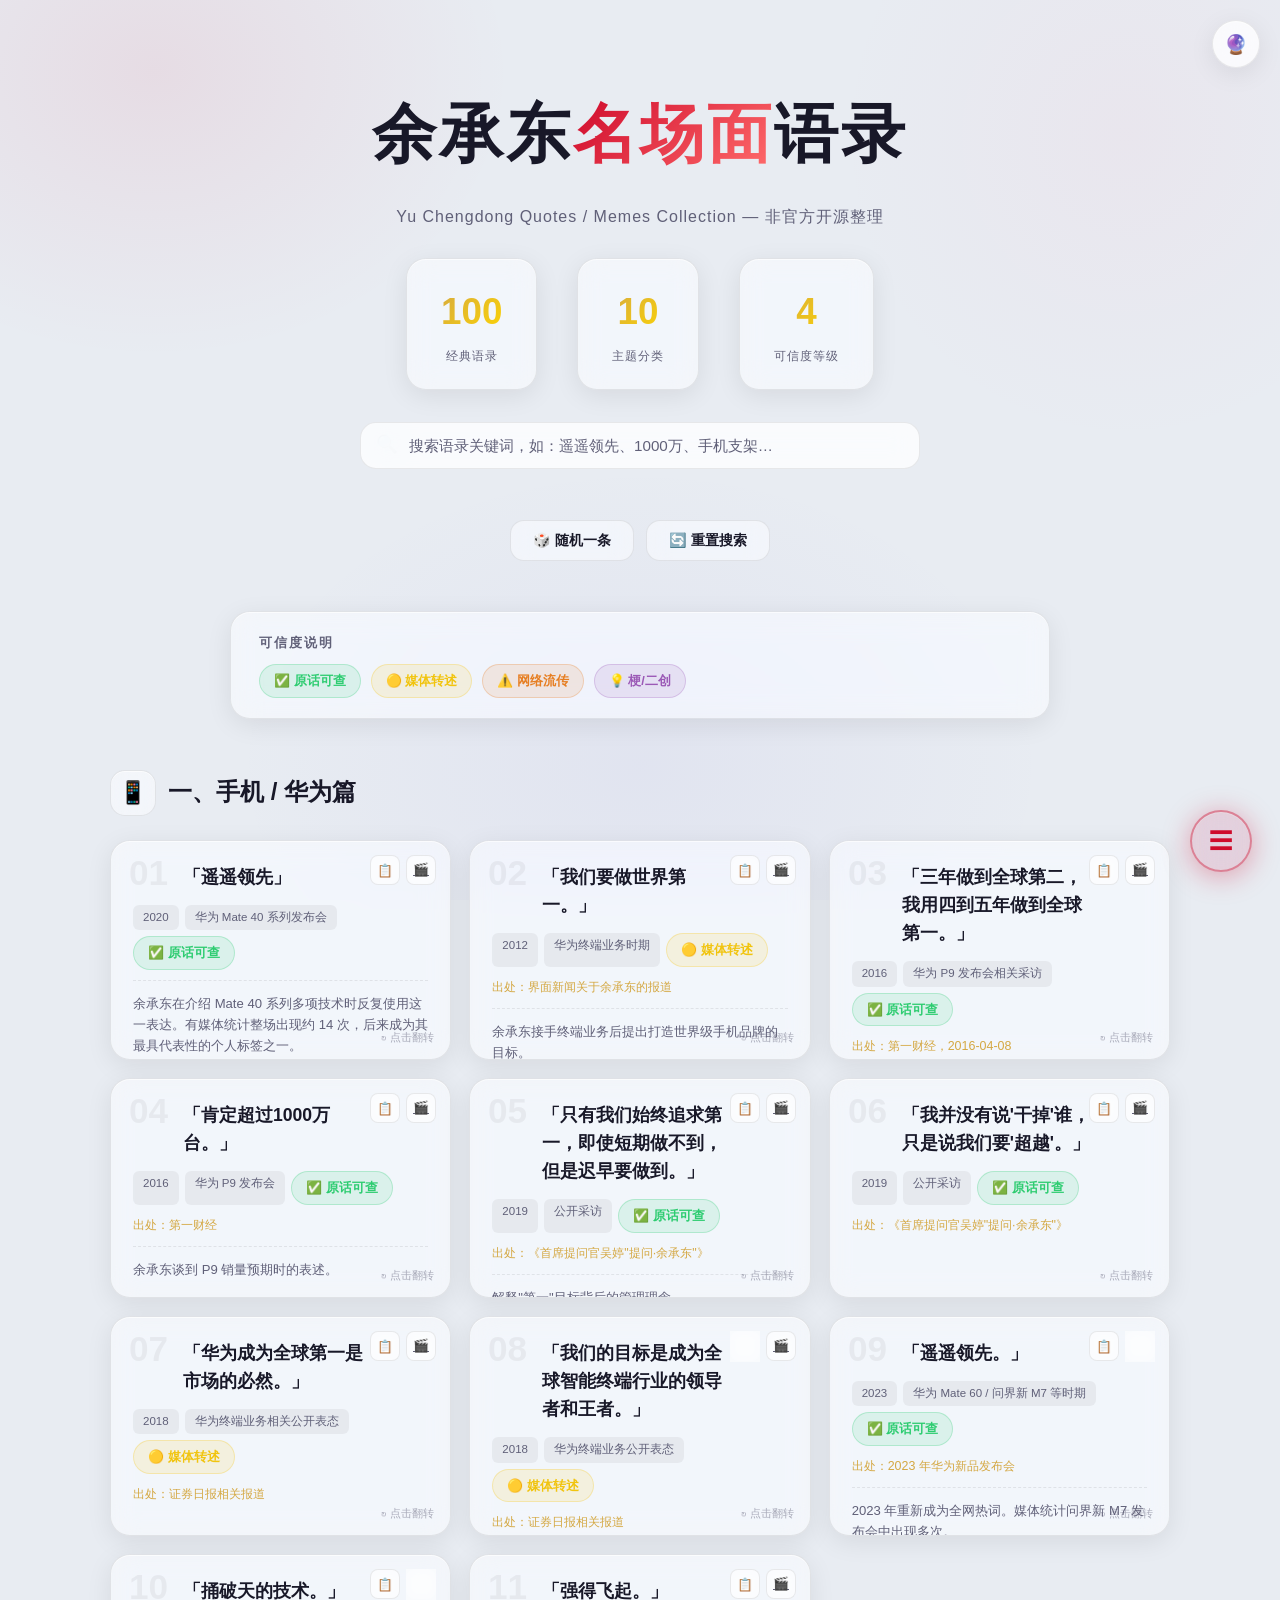
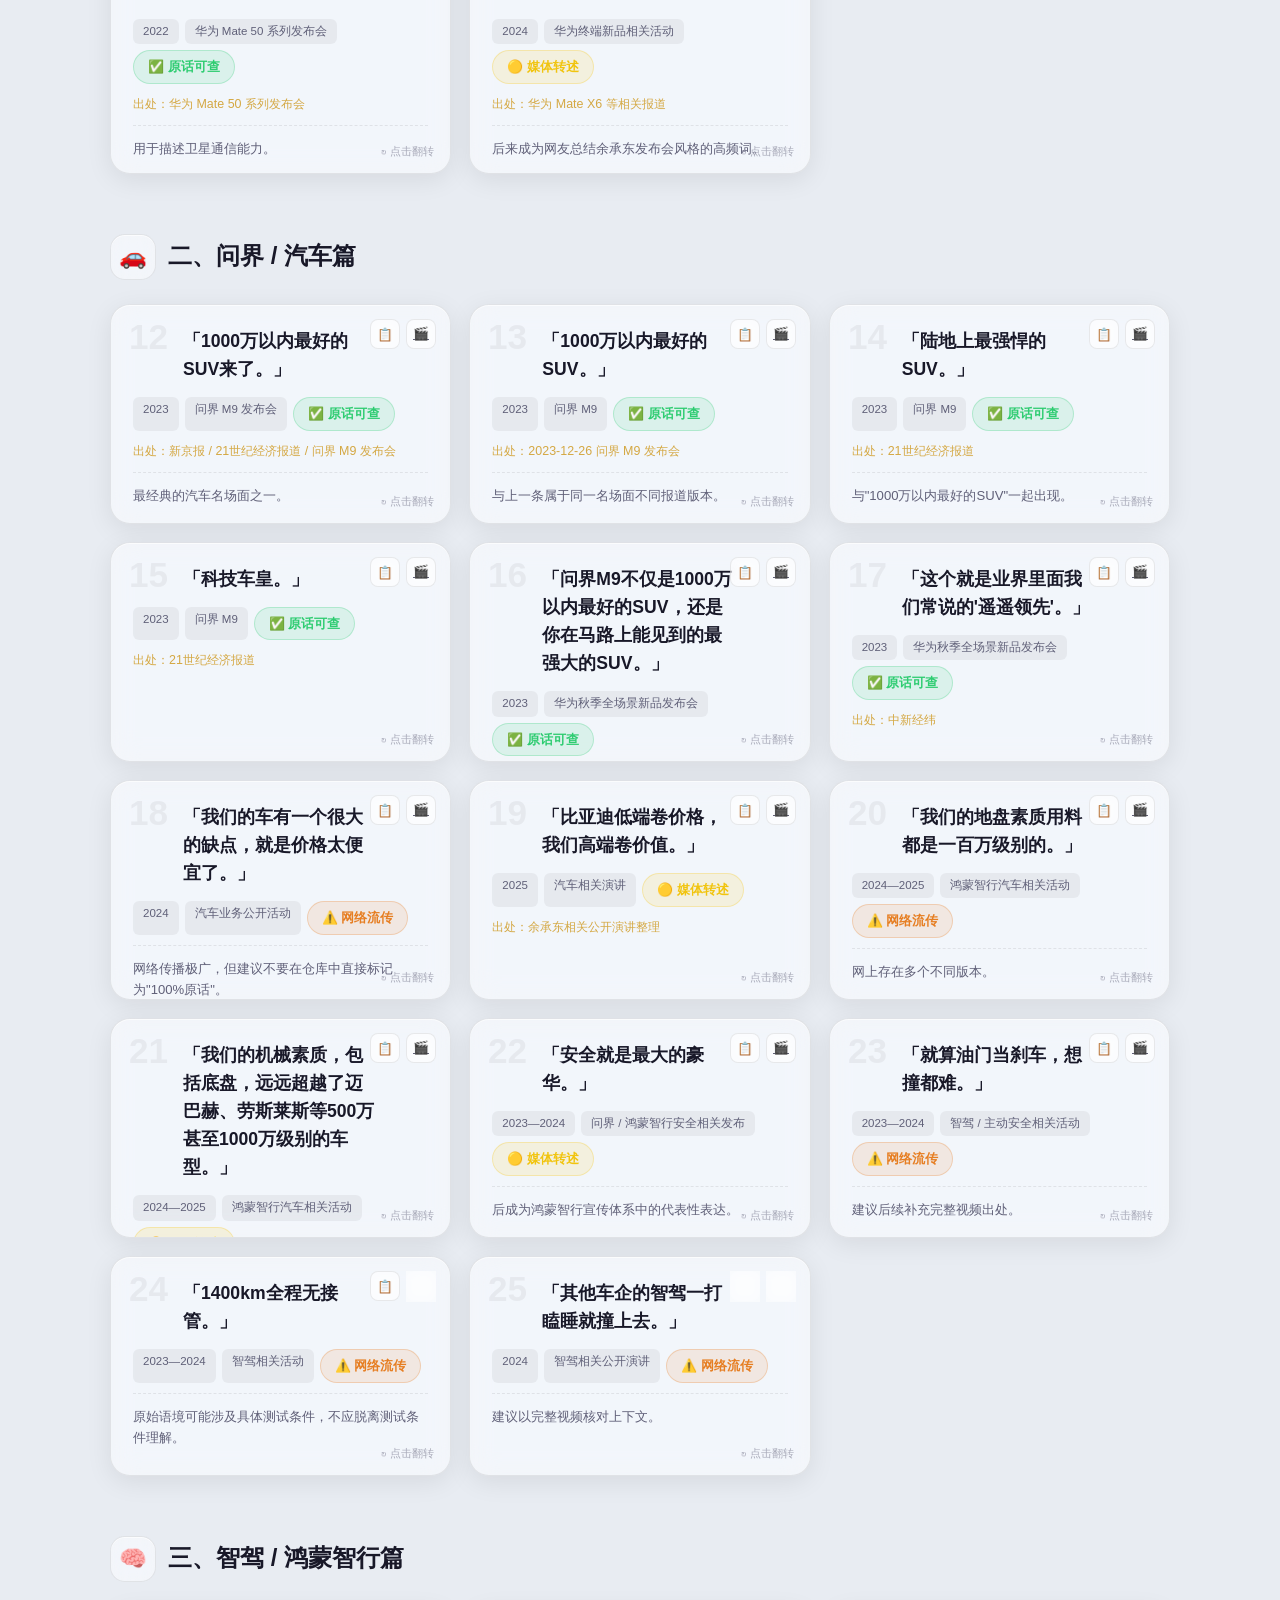
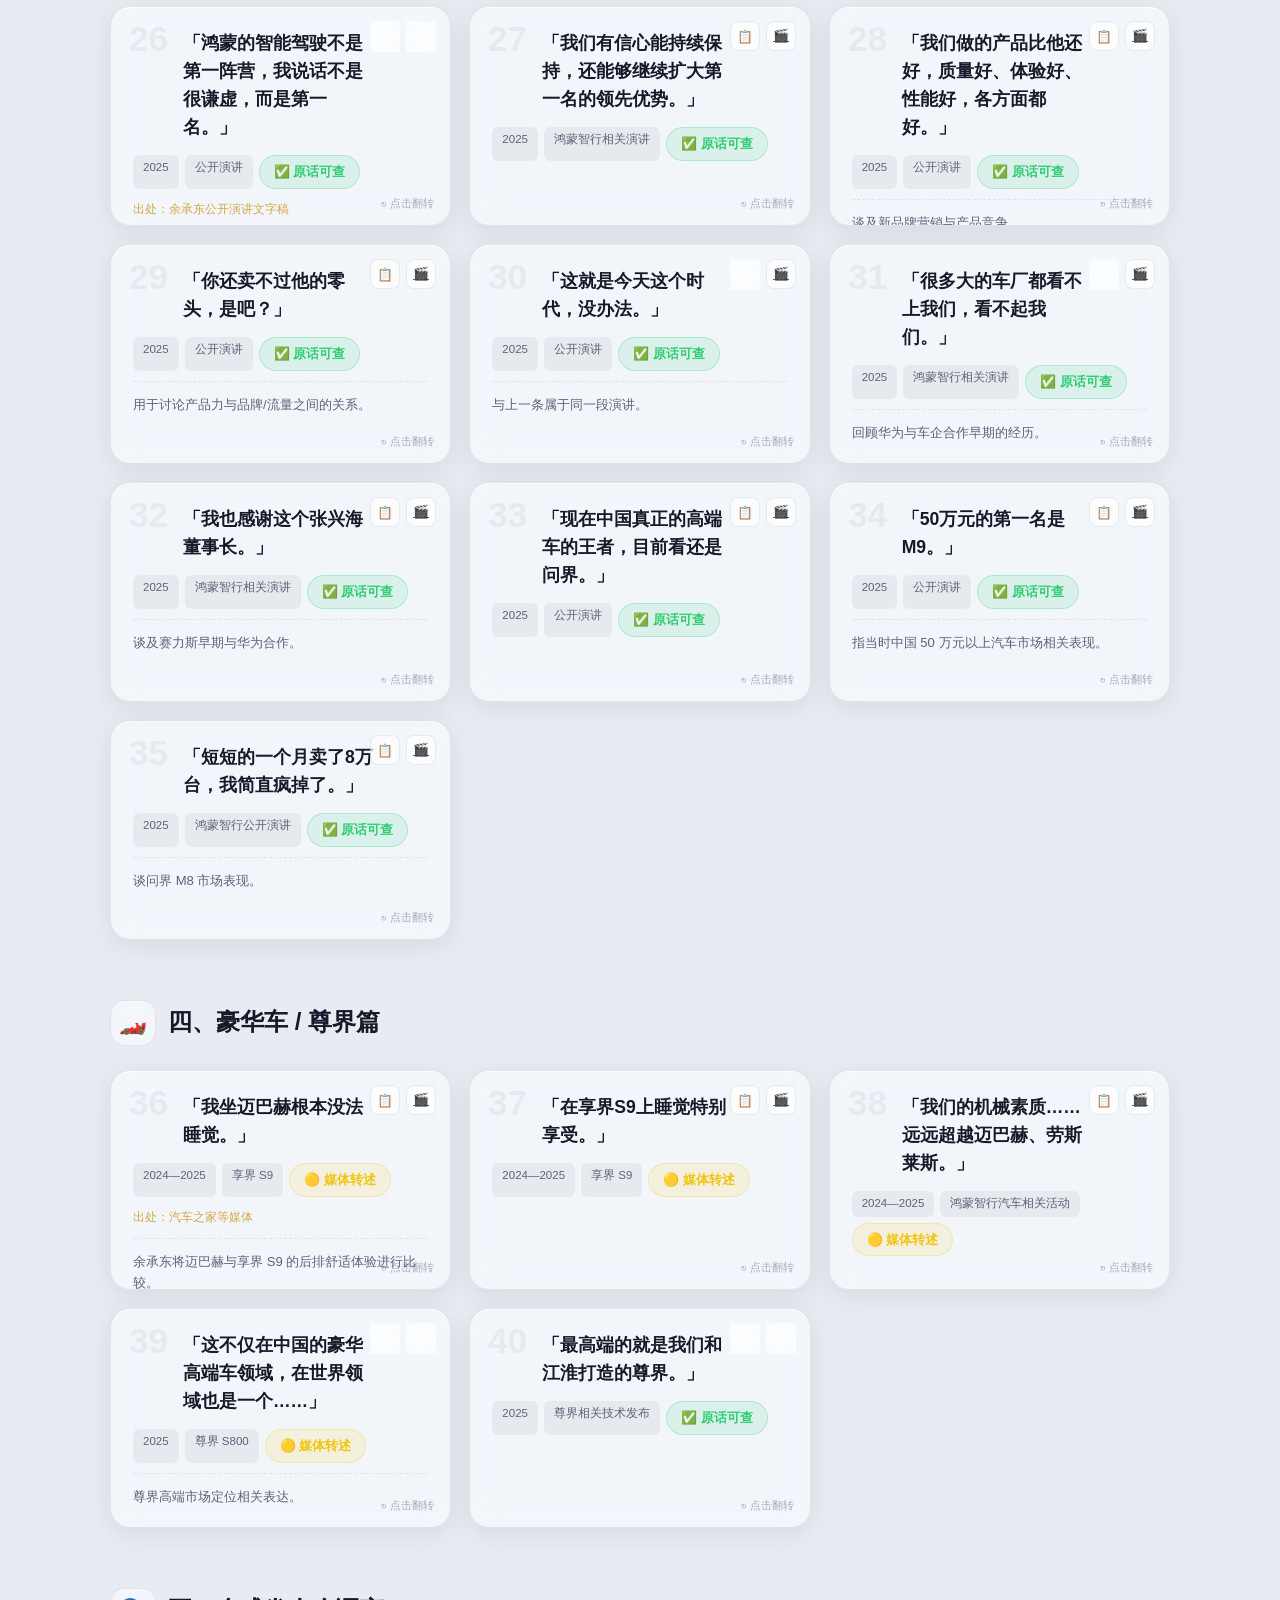
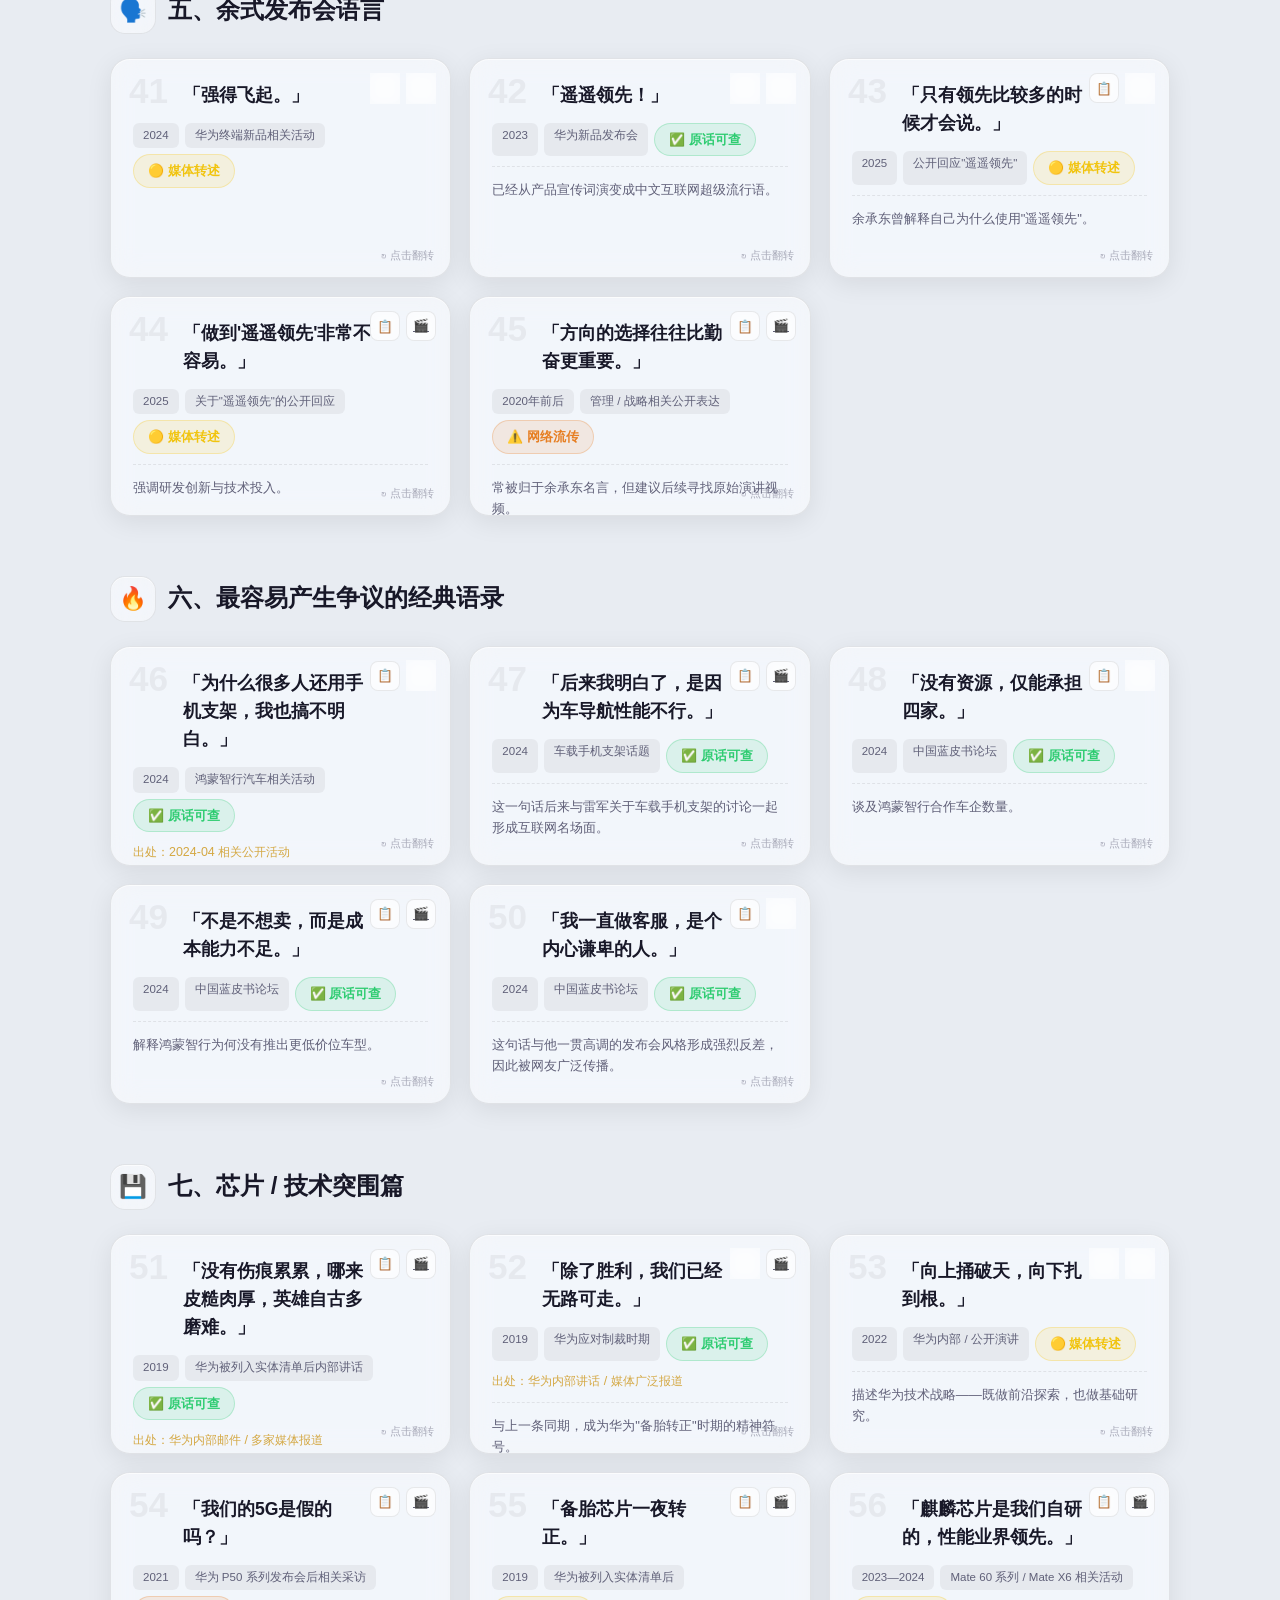
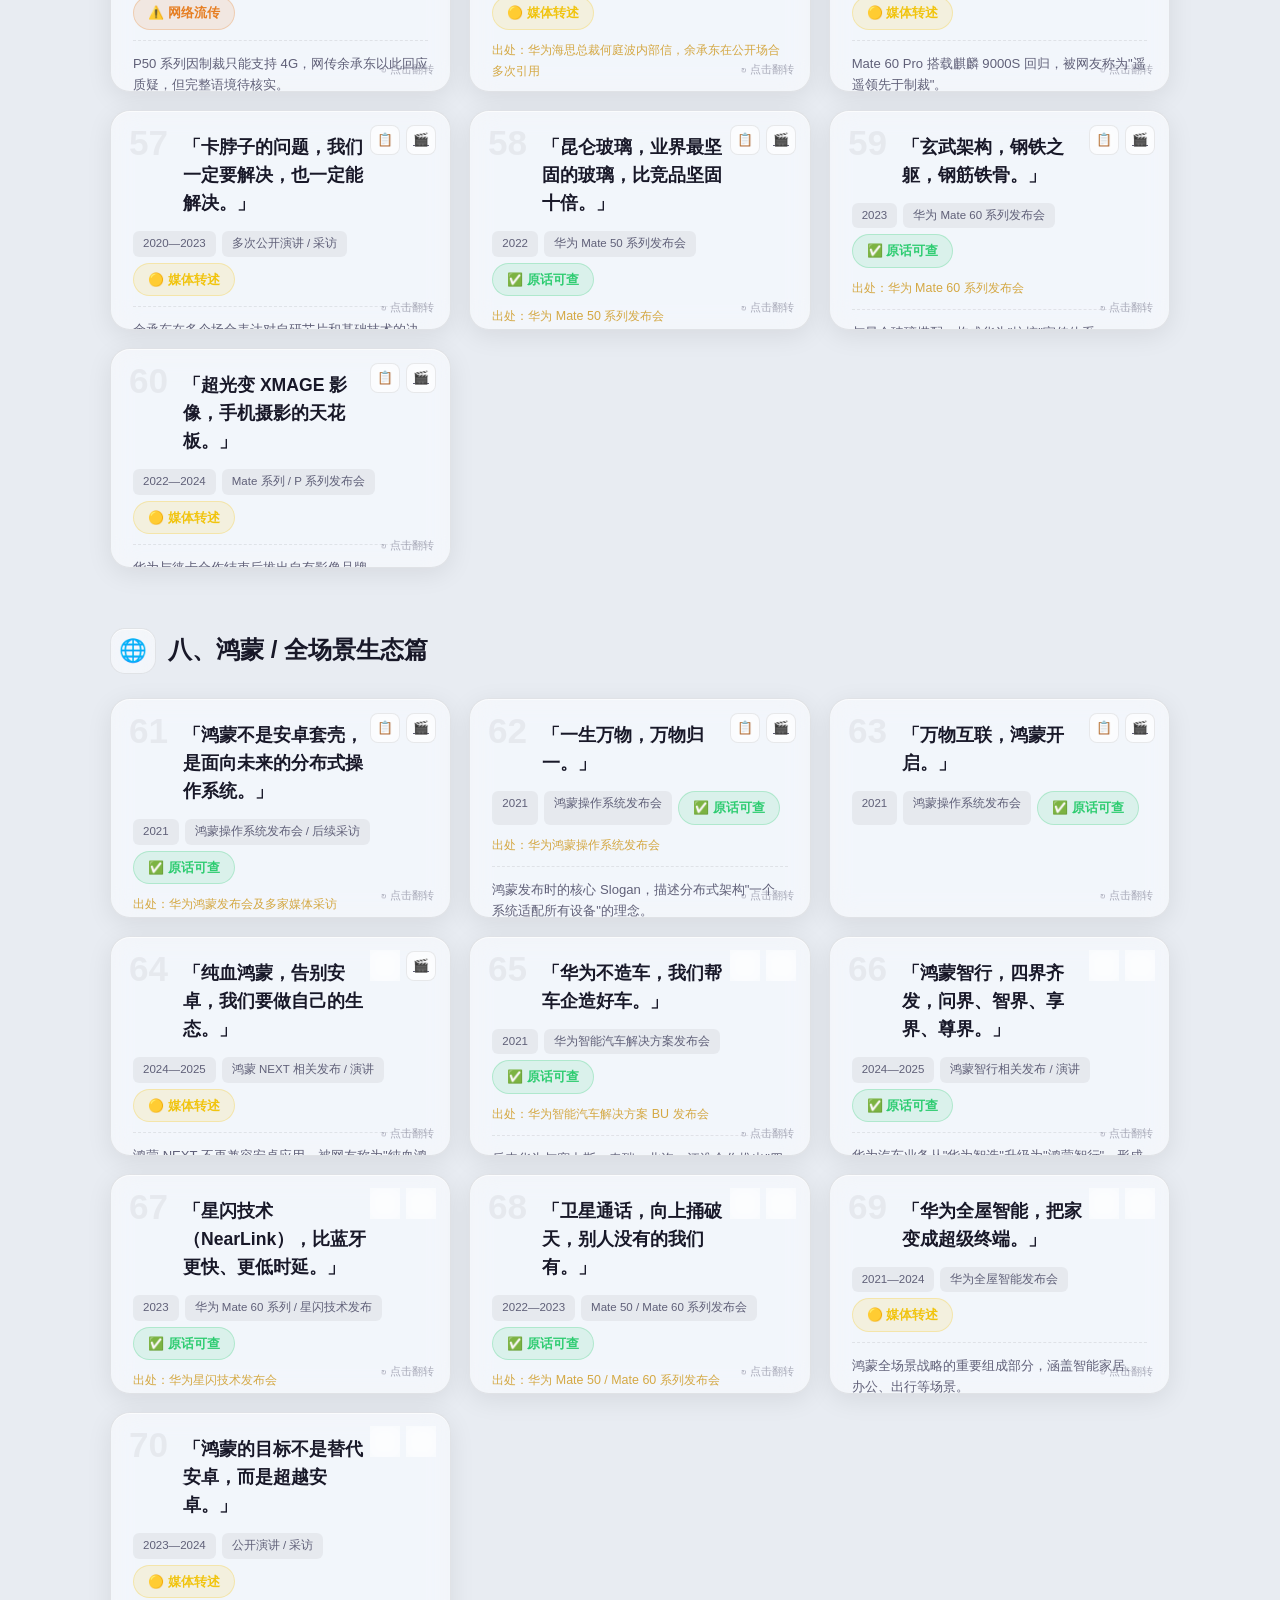
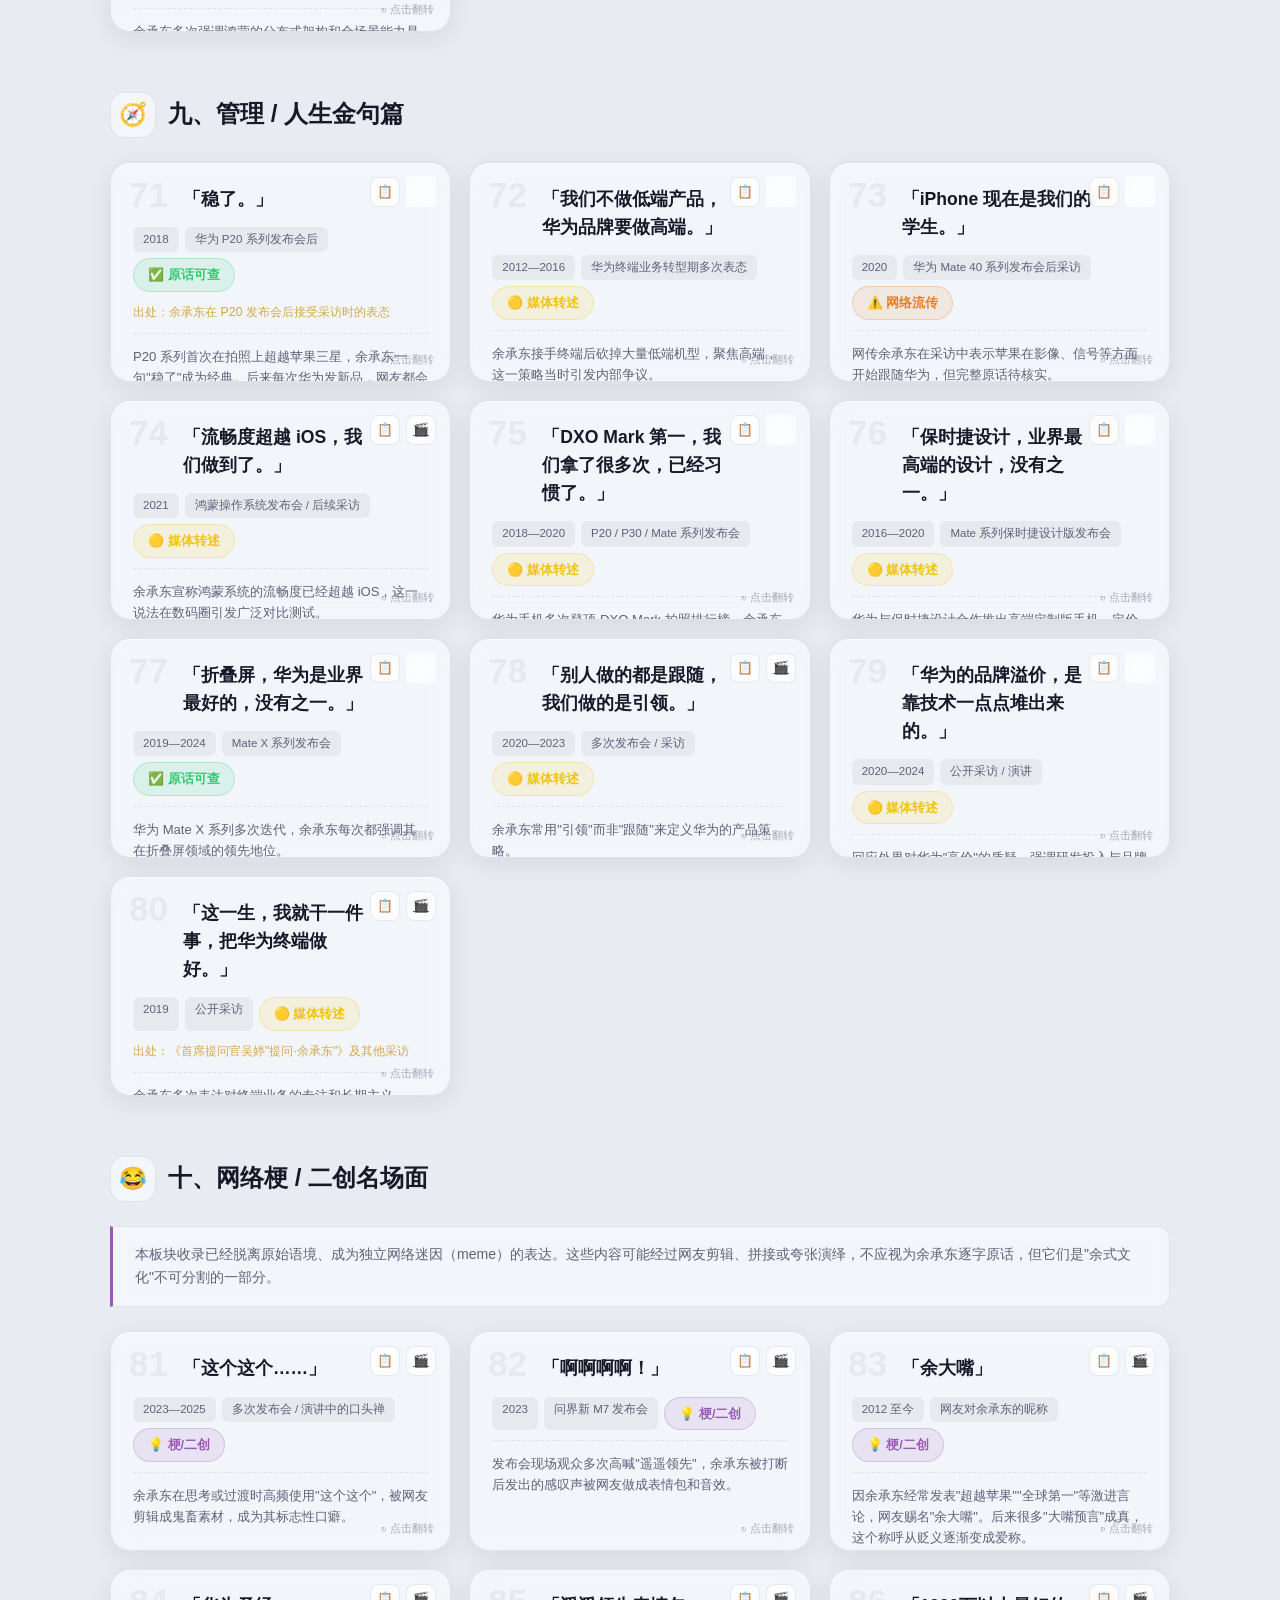
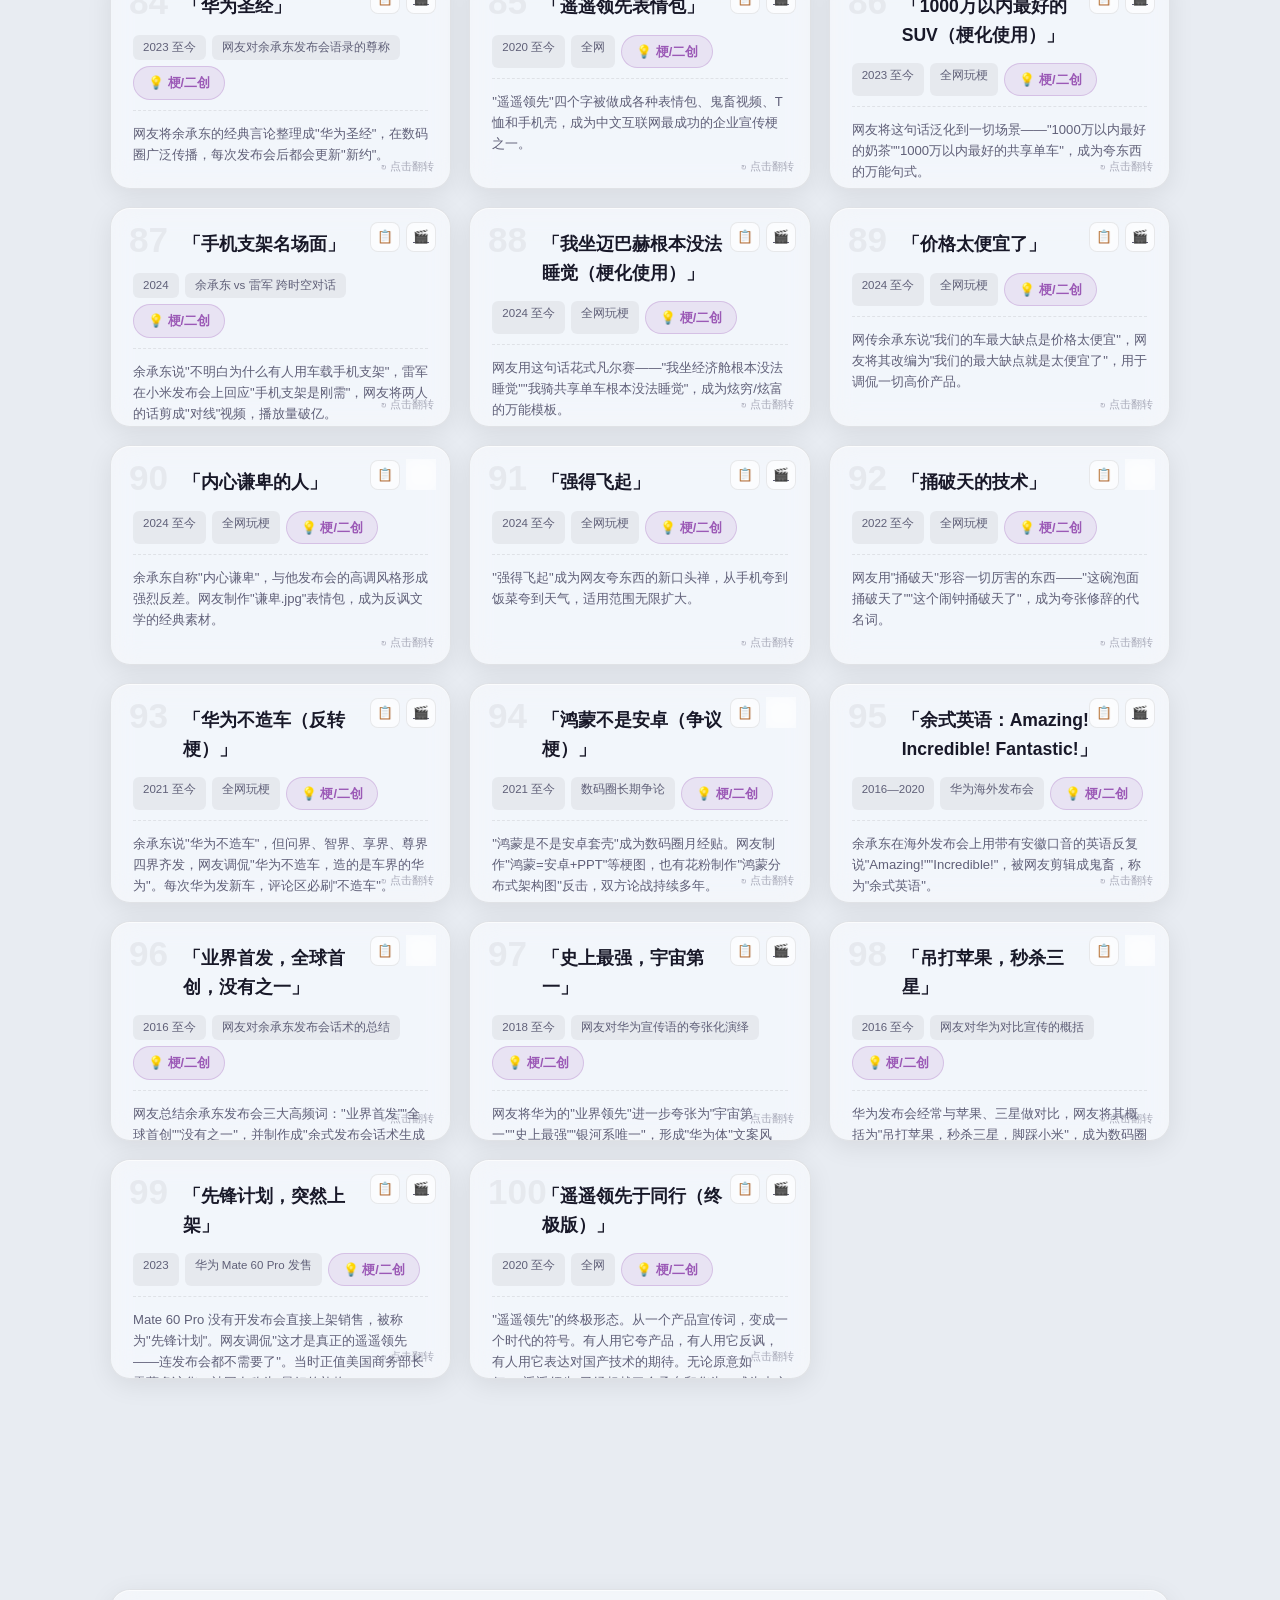
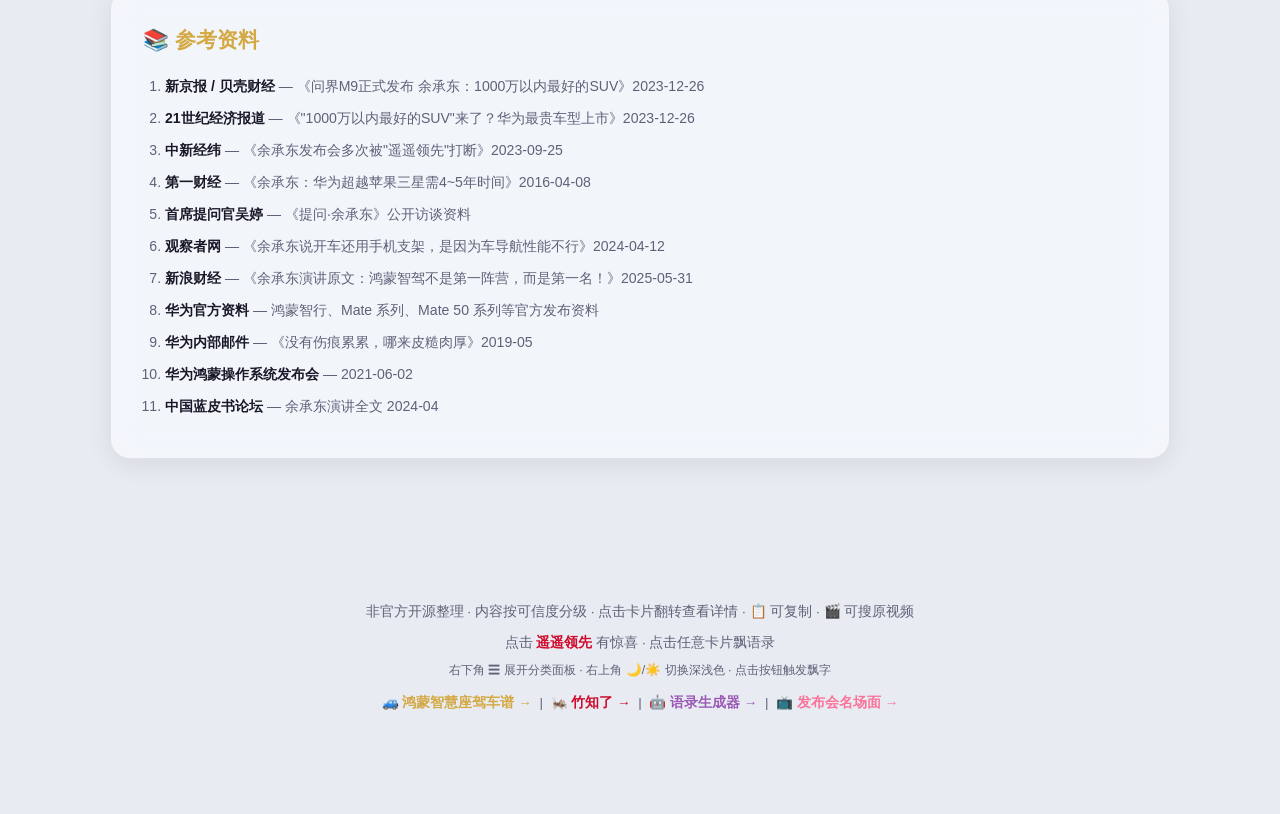
==== commit 2a46fce5: "feat: 全局点击效果改为飘字，移除方形粒子，扩充飘字词库至200+条" ====
--- a/index.html
+++ b/index.html
@@ -333,7 +333,6 @@
   footer .yaoyao:hover { text-shadow: 0 0 20px var(--accent-glow); }
   footer .car-link { color: var(--gold); font-weight: 600; cursor: pointer; text-decoration: none; }
   footer .car-link:hover { text-shadow: 0 0 16px rgba(212,168,67,0.5); }
-  #monetCanvas { position: fixed; top: 0; left: 0; width: 100%; height: 100%; pointer-events: none; z-index: 9999; }
   @keyframes float-up {
     0% { opacity: 1; transform: translateY(0) scale(0.75); }
     15% { opacity: 1; transform: translateY(-10px) scale(1.12); }
@@ -408,7 +407,6 @@
 </style>
 </head>
 <body data-theme="dark">
-<canvas id="monetCanvas"></canvas>
 <button class="theme-toggle" id="themeToggle" title="切换主题">🌙</button>
 <button class="back-top" id="backTop" title="回到顶部">↑</button>
 <div class="fab-panel" id="fabPanel">
@@ -492,7 +490,7 @@
 <footer>
   <p>非官方开源整理 · 内容按可信度分级 · 点击卡片翻转查看详情 · 📋 可复制 · 🎬 可搜原视频</p>
   <p style="margin-top:8px;">点击 <span class="yaoyao" id="yaoyaoBtn">遥遥领先</span> 有惊喜 · 点击任意卡片飘语录</p>
-  <p style="margin-top:6px;font-size:0.78rem;">右下角 ☰ 展开分类面板 · 右上角 🌙/☀️ 切换深浅色 · 点击按钮触发方形粒子</p>
+  <p style="margin-top:6px;font-size:0.78rem;">右下角 ☰ 展开分类面板 · 右上角 🌙/☀️ 切换深浅色 · 点击按钮触发飘字</p>
   <p style="margin-top:10px;">
     <a class="car-link" href="cars.html">🚙 鸿蒙智慧座驾车谱 →</a> &nbsp;|&nbsp;
     <a class="car-link" href="https://yangh9.github.io/zhuzhiliao/" target="_blank" style="color:var(--accent);">🦗 竹知了 →</a> &nbsp;|&nbsp;
@@ -694,15 +692,13 @@
     card.querySelector('.quote-card-inner').addEventListener('click', (e) => {
       if (e.target.closest('.copy-btn') || e.target.closest('.video-btn') || e.target.closest('.back-video-btn')) return;
       card.classList.toggle('flipped');
-      const idx = parseInt(card.dataset.idx);
-      const quote = QUOTES[idx];
       spawnFloatText(e.clientX, e.clientY, 1);
     });
   });
   document.querySelectorAll('.copy-btn').forEach(btn => {
     btn.addEventListener('click', (e) => {
       e.stopPropagation();
-      spawnMonet(e.clientX, e.clientY, btn, 12);
+      spawnFloatText(e.clientX, e.clientY, 1);
       const text = btn.dataset.text;
       const done = () => {
         btn.textContent = '✓';
@@ -742,11 +738,11 @@
 document.getElementById('resetSearchBtn').addEventListener('click', (e) => {
   searchInput.value = '';
   renderQuotes('');
-  spawnMonet(e.clientX, e.clientY, e.currentTarget, 14);
+  spawnFloatText(e.clientX, e.clientY, 1);
 });
 const randomToast = document.getElementById('randomToast');
 document.getElementById('randomBtn').addEventListener('click', (e) => {
-  spawnMonet(e.clientX, e.clientY, e.currentTarget, 20);
+  spawnFloatText(e.clientX, e.clientY, 2);
   const idx = Math.floor(Math.random() * QUOTES.length);
   const quote = QUOTES[idx];
   const cred = CRED_MAP[quote.cred];
@@ -760,7 +756,7 @@
 document.getElementById('rtCopy').addEventListener('click', (e) => {
   const idx = parseInt(randomToast.dataset.idx);
   const text = QUOTES[idx].text;
-  spawnMonet(e.clientX, e.clientY, e.currentTarget, 12);
+  spawnFloatText(e.clientX, e.clientY, 1);
   const done = () => { e.target.textContent = '✓ 已复制'; setTimeout(() => e.target.textContent = '📋 复制', 1500); };
   if (navigator.clipboard) navigator.clipboard.writeText(text).then(done).catch(() => fallbackCopy(text, done));
   else fallbackCopy(text, done);
@@ -805,7 +801,7 @@
 themeToggle.addEventListener('click', (e) => {
   currentThemeIdx = (currentThemeIdx + 1) % themes.length;
   applyTheme(themes[currentThemeIdx]);
-  spawnMonet(e.clientX, e.clientY, e.currentTarget, 18);
+  spawnFloatText(e.clientX, e.clientY, 1);
 });
 const fabMain = document.getElementById('fabMain');
 const fabPanel = document.getElementById('fabPanel');
@@ -815,12 +811,12 @@
   menuOpen = !menuOpen;
   fabMain.classList.toggle('open', menuOpen);
   fabPanel.classList.toggle('open', menuOpen);
-  spawnMonet(e.clientX, e.clientY, e.currentTarget, 16);
+  spawnFloatText(e.clientX, e.clientY, 1);
 });
 document.getElementById('fabGrid').addEventListener('click', (e) => {
   const item = e.target.closest('.fab-grid-item');
   if (!item) return;
-  spawnMonet(e.clientX, e.clientY, item, 14);
+  spawnFloatText(e.clientX, e.clientY, 1);
   if (item.id === 'carNavBtn') { window.location.href = 'cars.html'; return; }
   if (item.id === 'zhuzhiliaoNavBtn') { window.open('https://yangh9.github.io/zhuzhiliao/', '_blank'); return; }
   if (item.id === 'generatorNavBtn') { window.location.href = 'generator.html'; return; }
@@ -851,7 +847,7 @@
   }
 }, { passive: true });
 backTop.addEventListener('click', (e) => {
-  spawnMonet(e.clientX, e.clientY, e.currentTarget, 14);
+  spawnFloatText(e.clientX, e.clientY, 1);
   window.scrollTo({ top: 0, behavior: 'smooth' });
 });
 const floatPhrases = [
@@ -865,9 +861,67 @@
   '一生万物！', '万物归一！', '四界齐发！', '先锋计划！',
   '卡脖子！', '除了胜利无路可走！', '英雄自古多磨难！',
   'Amazing!', 'Incredible!', 'Fantastic!', 'Beautiful!',
-  '余式英语！', '遥遥领先于同行！'
+  '余式英语！', '遥遥领先于同行！',
+  '鸿蒙智驾第一名！', '乾崑智驾！', 'ADS 3.0！',
+  '鸿蒙座舱天花板！', '问界M9！', '享界S9！', '尊界S800！',
+  '智界S7！', 'Mate 60 Pro！', '麒麟9000S！', '鸿蒙NEXT！',
+  '星闪NearLink！', '盘古大模型！', '十面抗摔！', '玄武钢化！',
+  '鸿燕通信！', '天通卫星！', '华为不造车帮车企造好车！',
+  '赛力斯江淮北汽奇瑞！', '余总！', '大嘴！', '余式发布会！',
+  '华为圣经新约！', '遥遥领先于制裁！', '雷蒙多访华礼物！',
+  '向上捅破天向下扎到根！', '备胎一夜转正！', '科技自立自强！',
+  '国产替代！', '中国芯！', '华为芯！', '研发投入千亿！',
+  '工程师红利！', '天才少年！', '2012实验室！', '诺亚方舟！',
+  '昇腾！', '鲲鹏！', '欧拉！', 'openEuler！', 'MindSpore！',
+  'HMS Core！', '方舟编译器！', '微内核！', '分布式架构！',
+  '超级终端！', '多屏协同！', '全屋智能！', '智慧屏！',
+  'FreeBuds！', 'MatePad！', 'MateBook！', '华为穿戴！',
+  '华为云！', '华为商城！', 'VMALL！', 'HDC！', '开发者大会！',
+  '全联接大会！', '华为分析师大会！', '华为体验店！', '华为旗舰店！',
+  '客户服务中心！', '华为服务！', '华为会员！', '华为云空间！',
+  '华为钱包！', '华为支付！', '数字人民币！', '银联合作！',
+  '花瓣地图！', 'Petal！', '华为搜索！', '华为浏览器！',
+  '应用市场！', '华为HMS！', 'EROFS！', '华为高斯！',
+  '华为香农！', '达芬奇架构！', 'HiAI！', 'ModelArts！',
+  'XMAGE影像！', '超光变！', '保时捷设计！', '折叠屏！',
+  'DXO第一！', '流畅度超越iOS！', '鸿蒙超越安卓！',
+  '鸿蒙不是安卓套壳！', '万物互联鸿蒙开启！', '鸿蒙开启！',
+  '问界新M7！', '问界M8！', '智界R7！', '享界S9 Max！',
+  '尊界S800 Ultra！', '鸿蒙智行！', '华为汽车！', '高阶智驾！',
+  '城市NCA！', '高速NCA！', '代客泊车！', '智能泊车！',
+  'AR-HUD！', '激光雷达！', '毫米波雷达！', '摄像头！',
+  '800V高压！', '碳化硅！', '空气悬架！', 'CDC减震！',
+  '后轮转向！', '魔毯悬架！', '零重力座椅！', '冰箱彩电大沙发！',
+  '5C超充！', '续航1000km！', '百公里加速3秒！', '百万级底盘！',
+  '安全就是最大的豪华！', '就算油门当刹车想撞都难！',
+  '1400km全程无接管！', '其他车企智驾一打瞌睡就撞！',
+  '鸿蒙智驾不是第一阵营而是第一名！', '持续保持扩大领先优势！',
+  '产品比他还好质量好体验好性能好！', '卖不过他的零头！',
+  '这个时代没办法！', '车厂看不上我们看不起我们！',
+  '感谢张兴海董事长！', '高端车的王者还是问界！',
+  '50万元第一名是M9！', '一个月卖8万台我简直疯掉了！',
+  '在享界S9上睡觉特别享受！', '机械素质远远超越迈巴赫劳斯莱斯！',
+  '最高端的就是我们和江淮打造的尊界！', '只有领先比较多的时候才会说！',
+  '做到遥遥领先非常不容易！', '方向选择比勤奋更重要！',
+  '为什么很多人还用手机支架我也搞不明白！', '车导航性能不行！',
+  '没有资源仅能承担四家！', '不是不想卖而是成本能力不足！',
+  '我一直做客服是个内心谦卑的人！', '没有伤痕累累哪来皮糙肉厚！',
+  '除了胜利我们已经无路可走！', '向上捅破天向下扎到根！',
+  '我们的5G是假的吗！', '备胎芯片一夜转正！',
+  '麒麟芯片自研性能业界领先！', '卡脖子一定要解决也一定能解决！',
+  '昆仑玻璃业界最坚固比竞品坚固十倍！', '玄武架构钢铁之躯钢筋铁骨！',
+  '超光变XMAGE影像手机摄影天花板！', '一生万物万物归一！',
+  '万物互联鸿蒙开启！', '纯血鸿蒙告别安卓做自己的生态！',
+  '华为不造车帮车企造好车！', '鸿蒙智行四界齐发问界智界享界尊界！',
+  '星闪技术比蓝牙更快更低时延！', '卫星通话向上捅破天别人没有的我们有！',
+  '华为全屋智能把家变成超级终端！', '鸿蒙目标不是替代安卓而是超越安卓！',
+  '稳了！', '不做低端产品华为品牌要做高端！', 'iPhone现在是我们的学生！',
+  '流畅度超越iOS我们做到了！', 'DXO第一拿了很多次已经习惯了！',
+  '保时捷设计业界最高端没有之一！', '折叠屏华为业界最好没有之一！',
+  '别人做的都是跟随我们做的是引领！', '品牌溢价靠技术一点点堆出来！',
+  '这一生就干一件事把华为终端做好！'
 ];
-const floatColors = ['#cf0a2c', '#d4a843', '#ff6b6b', '#ffd700', '#e67e22', '#ff8c42', '#ff4757'];
+const floatColors = ['#cf0a2c', '#d4a843', '#ff6b6b', '#ffd700', '#e67e22', '#ff8c42', '#ff4757', '#9b59b6', '#fb7299', '#2ecc71', '#3498db'];
 function spawnFloatText(x, y, count) {
   for (let i = 0; i < count; i++) {
     setTimeout(() => {
@@ -883,169 +937,12 @@
     }, i * 65);
   }
 }
-const canvas = document.getElementById('monetCanvas');
-const ctx = canvas.getContext('2d');
-let particles = [];
-let animId = null;
-const dpr = Math.min(window.devicePixelRatio || 1, 2);
-function resizeCanvas() {
-  canvas.width = window.innerWidth * dpr;
-  canvas.height = window.innerHeight * dpr;
-  canvas.style.width = window.innerWidth + 'px';
-  canvas.style.height = window.innerHeight + 'px';
-  ctx.setTransform(dpr, 0, 0, dpr, 0, 0);
-}
-resizeCanvas();
-window.addEventListener('resize', resizeCanvas);
-function rgbToHsl(r, g, b) {
-  r /= 255; g /= 255; b /= 255;
-  const max = Math.max(r, g, b), min = Math.min(r, g, b);
-  let h, s, l = (max + min) / 2;
-  if (max === min) { h = s = 0; }
-  else {
-    const d = max - min;
-    s = l > 0.5 ? d / (2 - max - min) : d / (max + min);
-    switch (max) {
-      case r: h = (g - b) / d + (g < b ? 6 : 0); break;
-      case g: h = (b - r) / d + 2; break;
-      case b: h = (r - g) / d + 4; break;
-    }
-    h /= 6;
-  }
-  return [h * 360, s, l];
-}
-function hslToRgb(h, s, l) {
-  h /= 360;
-  let r, g, b;
-  if (s === 0) { r = g = b = l; }
-  else {
-    const hue2rgb = (p, q, t) => {
-      if (t < 0) t += 1;
-      if (t > 1) t -= 1;
-      if (t < 1 / 6) return p + (q - p) * 6 * t;
-      if (t < 1 / 2) return q;
-      if (t < 2 / 3) return p + (q - p) * (2 / 3 - t) * 6;
-      return p;
-    };
-    const q = l < 0.5 ? l * (1 + s) : l + s - l * s;
-    const p = 2 * l - q;
-    r = hue2rgb(p, q, h + 1 / 3);
-    g = hue2rgb(p, q, h);
-    b = hue2rgb(p, q, h - 1 / 3);
-  }
-  return [Math.round(r * 255), Math.round(g * 255), Math.round(b * 255)];
-}
-function monetPalette(el) {
-  const styles = window.getComputedStyle(el);
-  const baseColors = [];
-  const extract = (str) => {
-    if (!str || str === 'transparent' || str === 'rgba(0, 0, 0, 0)') return;
-    const m = str.match(/\d+(\.\d+)?/g);
-    if (m && m.length >= 3) {
-      const r = parseInt(m[0]), g = parseInt(m[1]), b = parseInt(m[2]);
-      if (r + g + b > 30) baseColors.push([r, g, b]);
-    }
-  };
-  extract(styles.backgroundColor);
-  extract(styles.borderColor);
-  extract(styles.color);
-  if (baseColors.length === 0) baseColors.push([207, 10, 44], [212, 168, 67]);
-  const palette = [];
-  baseColors.forEach(([r, g, b]) => {
-    const [h, s, l] = rgbToHsl(r, g, b);
-    palette.push(hslToRgb(h, Math.min(s + 0.15, 1), Math.min(l + 0.12, 0.9)));
-    palette.push(hslToRgb((h + 28) % 360, s, Math.min(l + 0.18, 0.92)));
-    palette.push(hslToRgb((h + 332) % 360, s, Math.min(l + 0.12, 0.88)));
-    palette.push(hslToRgb((h + 180) % 360, Math.max(s - 0.15, 0.25), Math.min(l + 0.25, 0.85)));
-    palette.push(hslToRgb(h, s * 0.4, Math.min(l + 0.35, 0.96)));
-  });
-  palette.push([255, 210, 90], [255, 175, 70], [255, 140, 100]);
-  return palette;
-}
-class MonetParticle {
-  constructor(x, y, palette) {
-    this.x = x + (Math.random() - 0.5) * 12;
-    this.y = y + (Math.random() - 0.5) * 12;
-    const angle = Math.random() * Math.PI * 2;
-    const speed = 1.5 + Math.random() * 5;
-    this.vx = Math.cos(angle) * speed;
-    this.vy = Math.sin(angle) * speed - 1.5;
-    this.life = 1;
-    this.decay = 0.012 + Math.random() * 0.018;
-    this.size = 2 + Math.random() * 4;
-    this.rotation = Math.random() * Math.PI * 2;
-    this.rotSpeed = (Math.random() - 0.5) * 0.12;
-    const c = palette[Math.floor(Math.random() * palette.length)];
-    const [h, s, l] = rgbToHsl(c[0], c[1], c[2]);
-    const final = hslToRgb(
-      (h + (Math.random() - 0.5) * 24 + 360) % 360,
-      Math.min(Math.max(s + (Math.random() - 0.5) * 0.25, 0.25), 1),
-      Math.min(Math.max(l + (Math.random() - 0.5) * 0.18, 0.25), 0.95)
-    );
-    this.r = final[0]; this.g = final[1]; this.b = final[2];
-    this.gravity = 0.06;
-    this.friction = 0.965;
-  }
-  update() {
-    this.vx *= this.friction;
-    this.vy *= this.friction;
-    this.vy += this.gravity;
-    this.x += this.vx;
-    this.y += this.vy;
-    this.life -= this.decay;
-    this.size *= 0.985;
-    this.rotation += this.rotSpeed;
-  }
-  draw(ctx) {
-    const alpha = Math.max(this.life, 0);
-    const s = Math.max(this.size, 0.6);
-    ctx.save();
-    ctx.translate(this.x, this.y);
-    ctx.rotate(this.rotation);
-    ctx.globalAlpha = alpha * 0.3;
-    ctx.fillStyle = 'rgb(' + this.r + ',' + this.g + ',' + this.b + ')';
-    ctx.fillRect(-s * 1.6, -s * 1.6, s * 3.2, s * 3.2);
-    ctx.globalAlpha = alpha;
-    ctx.fillRect(-s / 2, -s / 2, s, s);
-    ctx.restore();
-  }
-}
-function spawnMonet(x, y, el, count) {
-  const palette = monetPalette(el);
-  for (let i = 0; i < count; i++) {
-    particles.push(new MonetParticle(x, y, palette));
-  }
-  if (particles.length > 150) particles = particles.slice(-150);
-  if (!animId) animate();
-}
-function animate() {
-  ctx.clearRect(0, 0, canvas.width / dpr, canvas.height / dpr);
-  particles = particles.filter(p => p.life > 0);
-  for (let i = 0; i < particles.length; i++) {
-    particles[i].update();
-    particles[i].draw(ctx);
-  }
-  ctx.globalAlpha = 1;
-  if (particles.length > 0) {
-    animId = requestAnimationFrame(animate);
-  } else {
-    animId = null;
-  }
-}
-document.addEventListener('visibilitychange', () => {
-  if (document.hidden && animId) {
-    cancelAnimationFrame(animId);
-    animId = null;
-  } else if (!document.hidden && particles.length > 0 && !animId) {
-    animate();
-  }
-});
 document.getElementById('yaoyaoBtn').addEventListener('click', (e) => {
   e.stopPropagation();
   spawnFloatText(e.clientX, e.clientY, 6);
 });
 document.querySelectorAll('.stat-item').forEach(item => {
-  item.addEventListener('click', (e) => spawnMonet(e.clientX, e.clientY, item, 12));
+  item.addEventListener('click', (e) => spawnFloatText(e.clientX, e.clientY, 1));
 });
 renderQuotes('');
 </script>
